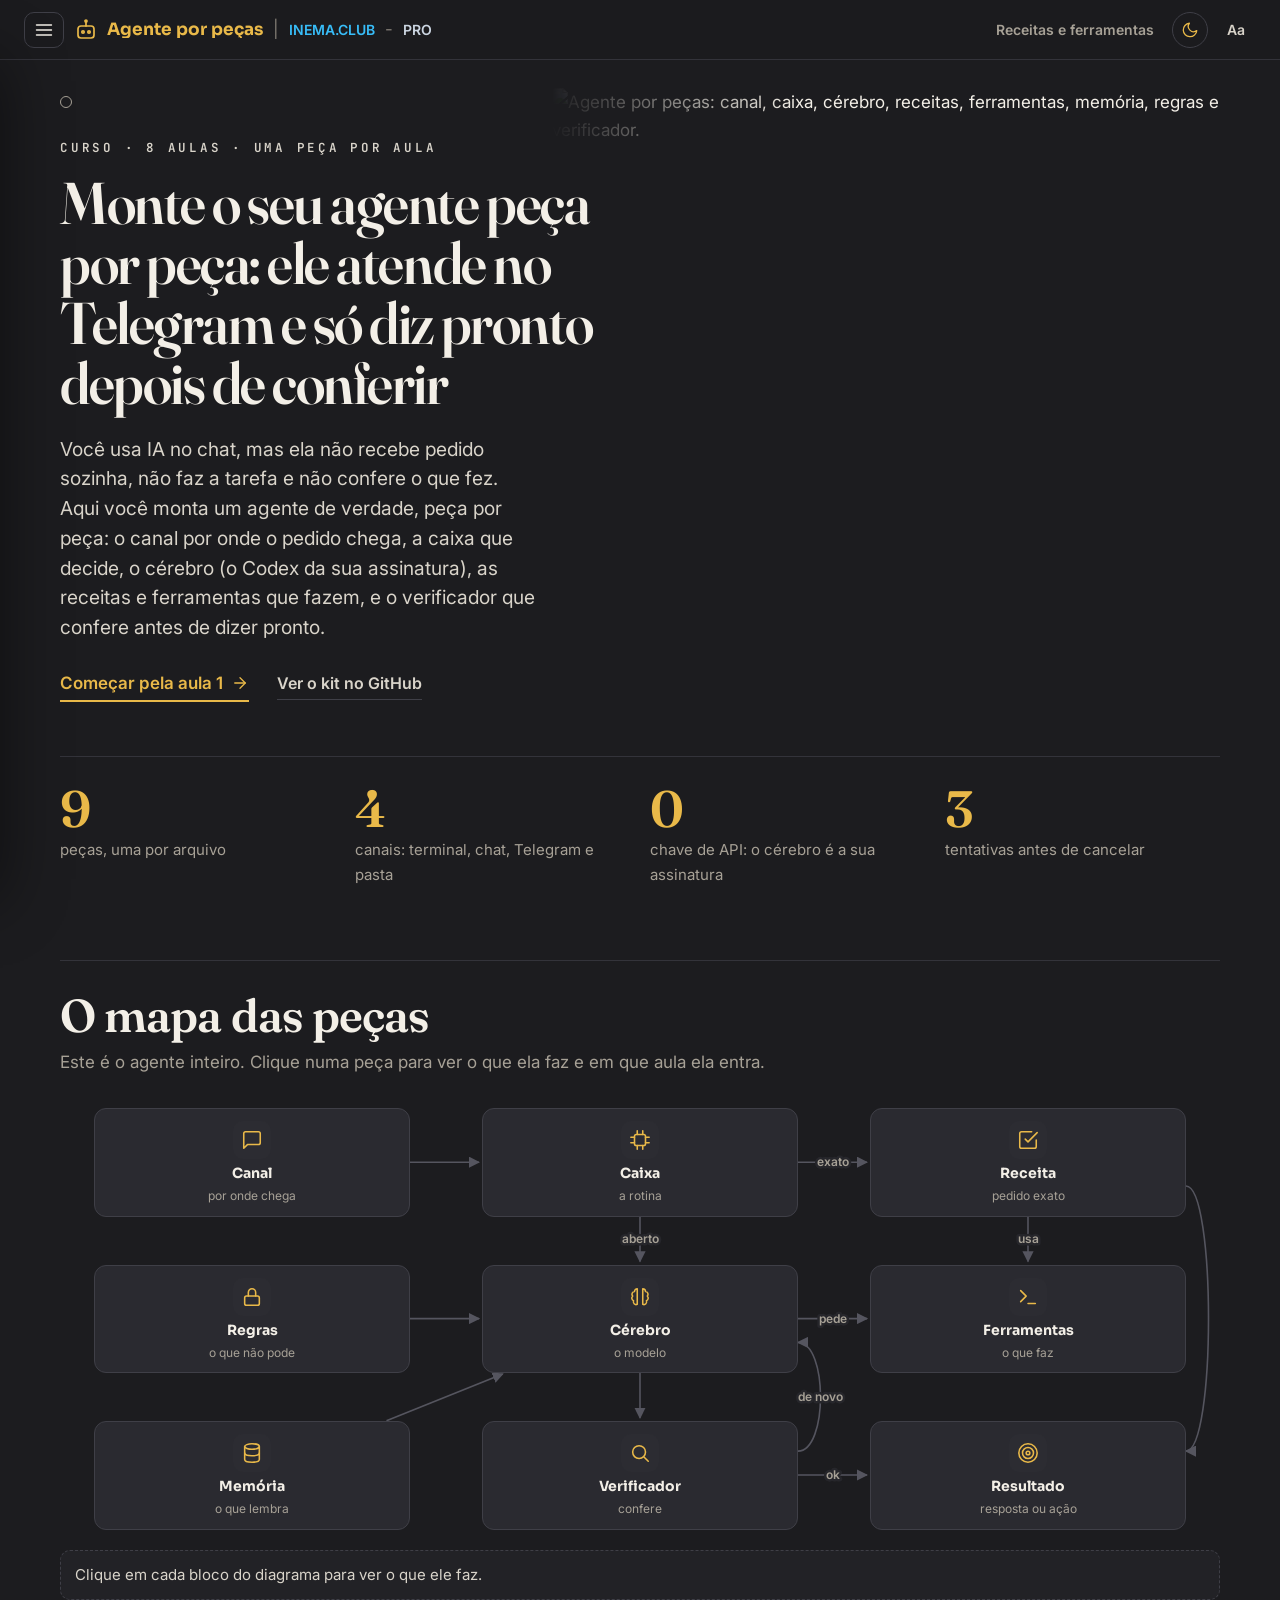
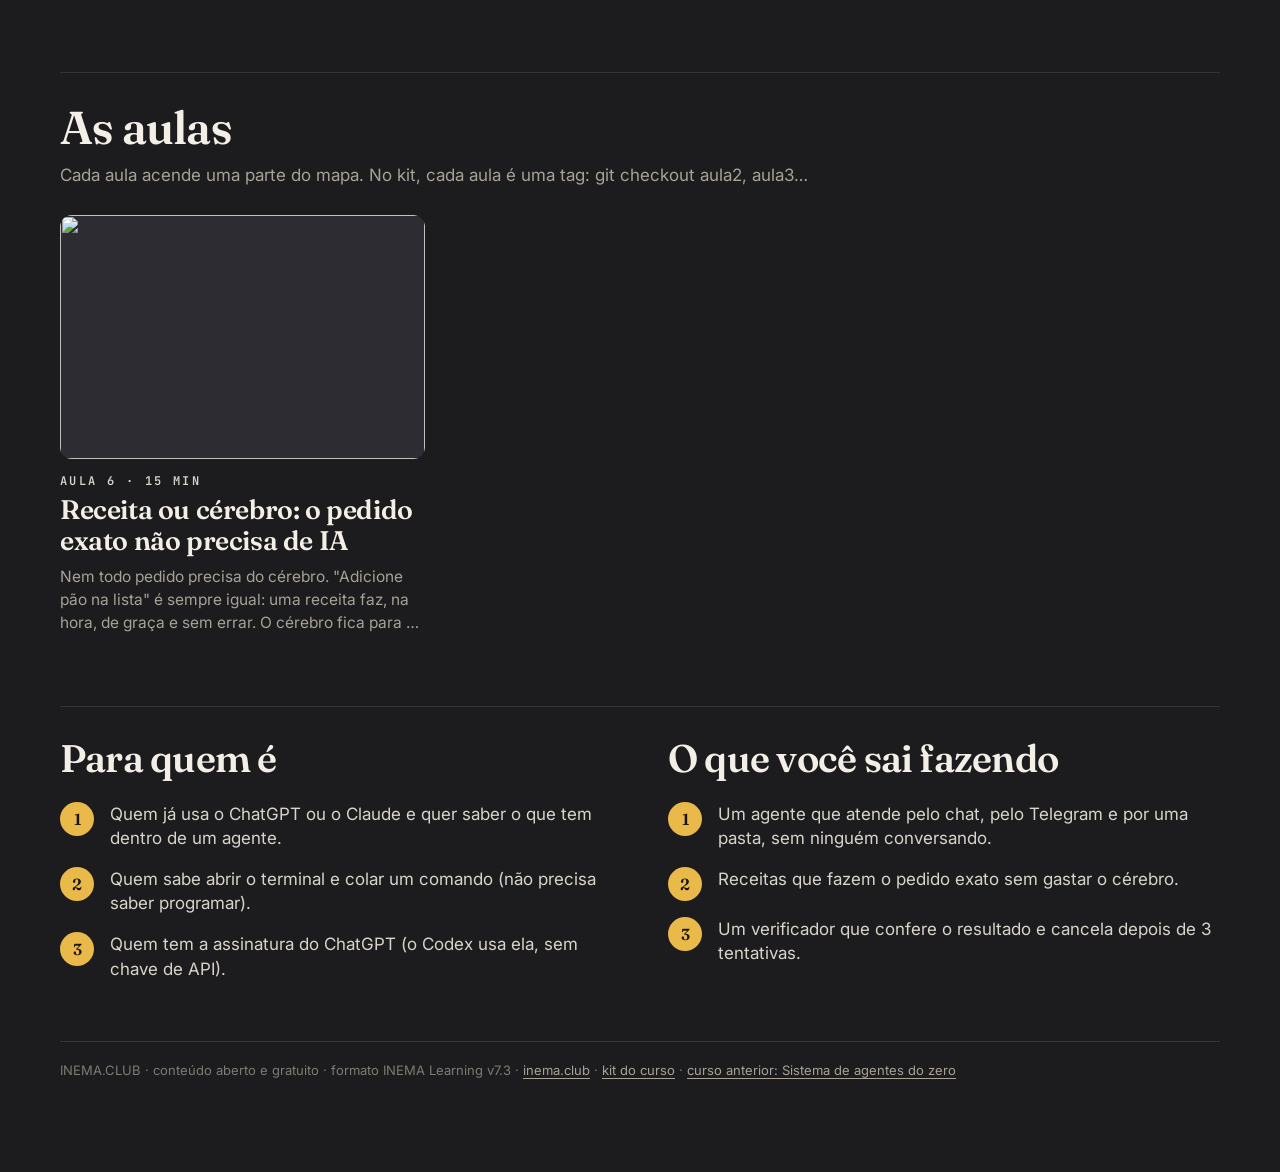
==== index.html @ 73b285e5 "v7.3: página inicial com o mapa das peças e a aula 6 (amostra para o Nei)" ====
<!DOCTYPE html>
<html lang="pt-BR">
<head>
<meta charset="utf-8"/>
<meta name="viewport" content="width=device-width, initial-scale=1"/>
<title>Agente por peças · INEMA</title>
<meta name="description" content="Você usa IA no chat, mas ela não recebe pedido sozinha, não faz a tarefa e não confere o que fez. Aqui você monta um agente de verdade, peça por peça: o canal por onde o pedido chega, a caixa que decide, o cérebro (o Codex da sua assinatura), as receitas e ferramentas que fazem, e o verificador que confere antes de dizer pronto."/>
<meta property="og:title" content="Agente por peças · INEMA"/>
<meta property="og:description" content="Você usa IA no chat, mas ela não recebe pedido sozinha, não faz a tarefa e não confere o que fez. Aqui você monta um agente de verdade, peça por peça: o canal por onde o pedido chega, a caixa que decide, o cérebro (o Codex da sua assinatura), as receitas e ferramentas que fazem, e o verificador que confere antes de dizer pronto."/>
<meta property="og:image" content="https://inematds.github.io/agente-por-pecas-v73/assets/img/capa.jpg"/>
<meta name="theme-color" content="#0c0c10"/>
<link rel="icon" href="assets/img/favicon.svg" type="image/svg+xml"/>
<link rel="canonical" href="https://inematds.github.io/agente-por-pecas-v73/"/>
<link rel="preconnect" href="https://fonts.googleapis.com"/><link rel="preconnect" href="https://fonts.gstatic.com" crossorigin/>
<link href="https://fonts.googleapis.com/css2?family=Inter:wght@400;500;600;700&family=JetBrains+Mono:wght@400;600&family=Sora:wght@600;700;800&family=Fraunces:opsz,wght@9..144,500;9..144,600;9..144,700&display=swap" rel="stylesheet"/>
<link rel="stylesheet" href="assets/v71.css"/>
<link rel="stylesheet" href="assets/v72.css"/>
<link rel="stylesheet" href="assets/v73-fluxo.css"/>
<meta name="generator" content="INEMA Learning 7.16.23"/>
<script>try{if(JSON.parse(localStorage.getItem("agente-por-pecas-v73:tema"))==="papel")document.documentElement.setAttribute("data-tema","papel")}catch(e){}</script>
</head><body class="inicio" data-curso="agente-por-pecas-v73" data-total="1" data-total-ex="2"><a class="skip" href="#conteudo">Pular para o conteúdo</a><header class="topo"><div class="esq"><button type="button" class="menu-btn" aria-expanded="false" aria-controls="lado"><svg class="ico" viewBox="0 0 24 24" aria-hidden="true"><line x1="3" y1="6" x2="21" y2="6"/><line x1="3" y1="12" x2="21" y2="12"/><line x1="3" y1="18" x2="21" y2="18"/></svg><span class="sr">Aulas</span></button><a class="marca" href="index.html"><svg class="ico" viewBox="0 0 24 24" aria-hidden="true"><rect x="4" y="8" width="16" height="12" rx="3"/><path d="M12 4v4"/><circle cx="12" cy="3" r="1"/><circle cx="9" cy="14" r="1.2"/><circle cx="15" cy="14" r="1.2"/></svg><span>Agente por peças</span></a><span class="sep">|</span><a class="club" href="https://inema.club" target="_blank" rel="noopener">INEMA.CLUB</a><span class="tr">-</span><a class="pro" href="https://inema.pro" target="_blank" rel="noopener">PRO</a></div><nav class="dir" aria-label="Aulas"><a href="aulas/receitas-ferramentas/index.html" class="tlink" title="Receita ou cérebro: o pedido exato não precisa de IA"><span class="curto">A6</span><span class="longo">Receitas e ferramentas</span></a><button type="button" class="tema-btn" title="Trocar tema claro/escuro"><svg class="ico sol" viewBox="0 0 24 24" aria-hidden="true"><circle cx="12" cy="12" r="4"/><path d="M12 2v2M12 20v2M4.9 4.9l1.4 1.4M17.7 17.7l1.4 1.4M2 12h2M20 12h2M4.9 19.1l1.4-1.4M17.7 6.3l1.4-1.4"/></svg><svg class="ico lua" viewBox="0 0 24 24" aria-hidden="true"><path d="M21 12.8A9 9 0 1 1 11.2 3a7 7 0 0 0 9.8 9.8z"/></svg><span class="sr">Trocar tema claro/escuro</span></button><div class="aa"><button type="button" class="aa-btn" aria-expanded="false" aria-controls="aparencia" title="Aparência">Aa</button><div class="aa-pop" id="aparencia" hidden><p>Tema</p><div class="aa-seg"><button type="button" data-tema="escuro">Escuro</button><button type="button" data-tema="papel">Papel claro</button></div><p style="margin-top:12px">Tamanho do texto</p><div class="aa-seg"><button type="button" data-escala="0.9">A−</button><button type="button" data-escala="1">A</button><button type="button" data-escala="1.12">A+</button></div></div></div></nav></header><div class="casca"><aside class="lado" id="lado" aria-label="Aulas"><a class="voltar" href="https://inema.club/"><svg class="ico" viewBox="0 0 24 24" aria-hidden="true"><line x1="19" y1="12" x2="5" y2="12"/><polyline points="12 19 5 12 12 5"/></svg>INEMA.CLUB · todos os cursos</a><p class="curso-nome">Agente por peças</p><p class="curso-sub">Canal, caixa, cérebro e verificador</p><div class="ind"><span class="ind-rot">Estudo (aulas)</span><span class="prog-txt"><span data-pct>0</span>%</span></div><div class="prog" aria-hidden="true"><i></i></div><div class="ind"><span class="ind-rot">Prática declarada</span><span class="prog-txt"><span data-prat>0</span>/2</span></div><div class="prog pratica" aria-hidden="true"><i></i></div><p class="ind-nota">Prática = exercícios que você marcou como feitos. A comprovação vem na prova da certificação.</p><ol class="lista-aulas"><li><a href="aulas/receitas-ferramentas/index.html" data-slug="receitas-ferramentas" class=""><span class="st" aria-hidden="true"></span><span>6. Receitas e ferramentas<small>15 min</small></span></a></li></ol><div class="estudo"><p class="es-tit">Seu estudo</p><details class="es-bloco" data-es="desempenho"><summary><svg class="ico" viewBox="0 0 24 24" aria-hidden="true"><line x1="18" y1="20" x2="18" y2="10"/><line x1="12" y1="20" x2="12" y2="4"/><line x1="6" y1="20" x2="6" y2="14"/></svg><span>Desempenho nos testes</span><span class="es-cont" data-es-cont="desempenho"></span></summary><div class="es-corpo" data-es-corpo="desempenho"></div></details><details class="es-bloco" data-es="notas"><summary><svg class="ico" viewBox="0 0 24 24" aria-hidden="true"><path d="M12 20h9"/><path d="M16.5 3.5a2.1 2.1 0 0 1 3 3L7 19l-4 1 1-4z"/></svg><span>Minhas anotações</span><span class="es-cont" data-es-cont="notas"></span></summary><div class="es-corpo" data-es-corpo="notas"></div></details><details class="es-bloco" data-es="dados"><summary><svg class="ico" viewBox="0 0 24 24" aria-hidden="true"><ellipse cx="12" cy="5" rx="8" ry="3"/><path d="M4 5v14c0 1.7 3.6 3 8 3s8-1.3 8-3V5"/><path d="M4 12c0 1.7 3.6 3 8 3s8-1.3 8-3"/></svg><span>Copiar meus dados</span><span class="es-cont" data-es-cont="dados"></span></summary><div class="es-corpo" data-es-corpo="dados"><p class="es-exp">Seu progresso, suas anotações e as notas dos testes ficam só neste navegador. Baixe uma cópia (.json) para guardar ou para continuar em outro computador ou navegador; lá, carregue a cópia. Carregar soma com o que já existe e não apaga nada.</p><div class="es-acoes"><button type="button" class="es-btn es-exportar"><svg class="ico" viewBox="0 0 24 24" aria-hidden="true"><path d="M21 15v4a2 2 0 0 1-2 2H5a2 2 0 0 1-2-2v-4"/><polyline points="7 10 12 15 17 10"/><line x1="12" y1="15" x2="12" y2="3"/></svg>Baixar cópia</button><label class="es-btn es-importar"><svg class="ico" viewBox="0 0 24 24" aria-hidden="true"><path d="M21 15v4a2 2 0 0 1-2 2H5a2 2 0 0 1-2-2v-4"/><polyline points="17 8 12 3 7 8"/><line x1="12" y1="3" x2="12" y2="15"/></svg>Carregar cópia<input type="file" class="sr" accept=".json,application/json"/></label></div><p class="es-msg" aria-live="polite"></p></div></details></div><script type="application/json" id="estudo-dados">{"txt": {"titulo": "Seu estudo", "continuar": "Continuar de onde parei", "comecar": "Começar pela aula 1", "cta_continuar": "Continuar a aula {n}", "hoje": "hoje", "ontem": "ontem", "ha_dias": "há {n} dias", "desempenho": "Desempenho nos testes", "notas": "Minhas anotações", "dados": "Copiar meus dados", "sem_testes": "Nenhum teste feito ainda. O teste fica no fim de cada aula.", "nao_fez": "teste ainda não feito", "ultimo": "Último", "melhor": "Melhor", "tentativas": "tentativas", "tentativa": "tentativa", "tudo_certo": "Acertou tudo no último teste.", "rever": "Para rever", "resposta": "Resposta certa:", "ir_teste": "Refazer o teste", "sem_notas": "Nenhuma anotação ainda. Na aula, selecione um trecho do texto e toque em Marcar ou Anotar.", "so_marcado": "(só marcado)", "marcar": "Marcar", "anotar": "Anotar", "salvar": "Salvar", "apagar": "Apagar marca", "fechar": "Fechar", "nota_ph": "Escreva sua anotação sobre este trecho…", "um_bloco": "Marque dentro de um parágrafo só.", "nao_marca": "Este trecho não pode ser marcado.", "dados_exp": "Seu progresso, suas anotações e as notas dos testes ficam só neste navegador. Baixe uma cópia (.json) para guardar ou para continuar em outro computador ou navegador; lá, carregue a cópia. Carregar soma com o que já existe e não apaga nada.", "exportar": "Baixar cópia", "importar": "Carregar cópia", "import_ok": "Cópia carregada ({n} itens). Atualizando a página…", "import_erro": "Arquivo não reconhecido. Nada foi alterado.", "import_outro": "Esta cópia é de outro curso. Nada foi alterado.", "export_ok": "Cópia baixada."}, "aulas": [{"slug": "receitas-ferramentas", "num": 6, "t": "Receitas e ferramentas", "quiz": {"sec": "s6", "perguntas": [{"p": "O pedido \"adicione café na lista\" chega. O que acontece?", "certa": "A receita anotar-na-lista faz o passo a passo, sem chamar o cérebro."}, {"p": "No pedido aberto, quem abre o arquivo notas.txt?", "certa": "A caixa, quando o cérebro pede a ferramenta ler."}, {"p": "Por que vale a pena ter receita para um pedido que o cérebro também saberia fazer?", "certa": "Porque a receita sai igual toda vez, na hora e sem gastar o cérebro."}, {"p": "A sua receita tem quando: anote a tarefa *. Qual pedido cai nela?", "certa": "Anote a tarefa comprar pilhas."}]}}]}</script><div class="lado-card">Kit do curso<b>Uma peça por arquivo</b>O agente inteiro, com uma tag por aula (aula2 … aula8) e testes que rodam sem modelo.<br/><a href="https://github.com/inematds/agente-por-pecas-kit" target="_blank" rel="noopener">Abrir o kit no GitHub →</a></div></aside><main class="principal" id="conteudo"><div class="miolo"><div class="aula-hero com-img ini-hero"><div class="ah-txt"><nav class="pontos" aria-label="Aulas"><a href="aulas/receitas-ferramentas/index.html" class="pt" data-slug="receitas-ferramentas" title="Receita ou cérebro: o pedido exato não precisa de IA"><span class="sr">Receita ou cérebro: o pedido exato não precisa de IA</span></a></nav><p class="kicker">Curso · 8 aulas · uma peça por aula</p><h1>Monte o seu agente peça por peça: ele atende no Telegram e só diz pronto depois de conferir</h1><p class="lead">Você usa IA no chat, mas ela não recebe pedido sozinha, não faz a tarefa e não confere o que fez. Aqui você monta um agente de verdade, peça por peça: o canal por onde o pedido chega, a caixa que decide, o cérebro (o Codex da sua assinatura), as receitas e ferramentas que fazem, e o verificador que confere antes de dizer pronto.</p><div class="ini-acoes"><a class="comecar" href="aulas/receitas-ferramentas/index.html">Começar pela aula 1 <svg class="ico" viewBox="0 0 24 24" aria-hidden="true"><line x1="5" y1="12" x2="19" y2="12"/><polyline points="12 5 19 12 12 19"/></svg></a><a class="ini-link" href="https://github.com/inematds/agente-por-pecas-kit">Ver o kit no GitHub</a></div></div><figure class="ah-img"><img src="assets/img/hero/inicio.jpg" alt="Agente por peças: canal, caixa, cérebro, receitas, ferramentas, memória, regras e verificador." width="1536" height="1024"/></figure></div><ul class="ini-num"><li><b>9</b><span>peças, uma por arquivo</span></li><li><b>4</b><span>canais: terminal, chat, Telegram e pasta</span></li><li><b>0</b><span>chave de API: o cérebro é a sua assinatura</span></li><li><b>3</b><span>tentativas antes de cancelar</span></li></ul><section class="secao ini-mapa" id="mapa"><div class="sec-cab"><div><h2>O mapa das peças</h2><p>Este é o agente inteiro. Clique numa peça para ver o que ela faz e em que aula ela entra.</p></div></div><div class="painel fx" data-ligacoes="[{&quot;de&quot;: &quot;canal&quot;, &quot;para&quot;: &quot;caixa&quot;}, {&quot;de&quot;: &quot;caixa&quot;, &quot;para&quot;: &quot;receita&quot;, &quot;rot&quot;: &quot;exato&quot;}, {&quot;de&quot;: &quot;caixa&quot;, &quot;para&quot;: &quot;cerebro&quot;, &quot;rot&quot;: &quot;aberto&quot;}, {&quot;de&quot;: &quot;receita&quot;, &quot;para&quot;: &quot;ferramentas&quot;, &quot;rot&quot;: &quot;usa&quot;}, {&quot;de&quot;: &quot;cerebro&quot;, &quot;para&quot;: &quot;ferramentas&quot;, &quot;rot&quot;: &quot;pede&quot;}, {&quot;de&quot;: &quot;regras&quot;, &quot;para&quot;: &quot;cerebro&quot;}, {&quot;de&quot;: &quot;memoria&quot;, &quot;para&quot;: &quot;cerebro&quot;}, {&quot;de&quot;: &quot;cerebro&quot;, &quot;para&quot;: &quot;verificador&quot;}, {&quot;de&quot;: &quot;verificador&quot;, &quot;para&quot;: &quot;resultado&quot;, &quot;rot&quot;: &quot;ok&quot;}, {&quot;de&quot;: &quot;verificador&quot;, &quot;para&quot;: &quot;cerebro&quot;, &quot;rot&quot;: &quot;de novo&quot;, &quot;volta&quot;: &quot;dir&quot;}, {&quot;de&quot;: &quot;receita&quot;, &quot;para&quot;: &quot;resultado&quot;, &quot;volta&quot;: &quot;dir&quot;}]"><div class="fx-palco"><svg class="fx-setas" aria-hidden="true"></svg><div class="fx-grade" style="--cols:3"><button type="button" class="fx-no" data-id="canal" aria-pressed="false" style="grid-column:1;grid-row:1"><span class="ic"><svg class="ico" viewBox="0 0 24 24" aria-hidden="true"><path d="M21 15a2 2 0 0 1-2 2H7l-4 4V5a2 2 0 0 1 2-2h14a2 2 0 0 1 2 2z"/></svg></span><span class="nome">Canal</span><span class="sub">por onde chega</span><template><b>Canal.</b> Por onde o pedido chega: o terminal, um chat numa página web, o Telegram, ou um arquivo numa pasta, sem ninguém conversando.</template></button><button type="button" class="fx-no" data-id="caixa" aria-pressed="false" style="grid-column:2;grid-row:1"><span class="ic"><svg class="ico" viewBox="0 0 24 24" aria-hidden="true"><rect x="6" y="6" width="12" height="12" rx="2"/><path d="M9 2v4M15 2v4M9 18v4M15 18v4M2 9h4M2 15h4M18 9h4M18 15h4"/></svg></span><span class="nome">Caixa</span><span class="sub">a rotina</span><template><b>Caixa.</b> A máquina com a rotina (o programa) que recebe o pedido de qualquer canal e decide quem faz: a receita ou o cérebro. Arquivo <code>caixa.py</code>. <a href="aulas/receitas-ferramentas/index.html">Aula 6</a></template></button><button type="button" class="fx-no" data-id="receita" aria-pressed="false" style="grid-column:3;grid-row:1"><span class="ic"><svg class="ico" viewBox="0 0 24 24" aria-hidden="true"><path d="M9 11l3 3L22 4"/><path d="M21 12v7a2 2 0 0 1-2 2H5a2 2 0 0 1-2-2V5a2 2 0 0 1 2-2h11"/></svg></span><span class="nome">Receita</span><span class="sub">pedido exato</span><template><b>Receita.</b> O passo a passo para o pedido exato, sem cérebro (é o RPA). Rápido, igual toda vez e de graça. Arquivos em <code>receitas/</code>. <a href="aulas/receitas-ferramentas/index.html">Aula 6</a></template></button><button type="button" class="fx-no" data-id="regras" aria-pressed="false" style="grid-column:1;grid-row:2"><span class="ic"><svg class="ico" viewBox="0 0 24 24" aria-hidden="true"><rect x="4" y="11" width="16" height="10" rx="2"/><path d="M8 11V7a4 4 0 0 1 8 0v4"/></svg></span><span class="nome">Regras</span><span class="sub">o que não pode</span><template><b>Regras.</b> Os limites do trabalho. Escritos em <code>regras.md</code> para o cérebro ler, e travados no código das ferramentas, que não esquece.</template></button><button type="button" class="fx-no" data-id="cerebro" aria-pressed="false" style="grid-column:2;grid-row:2"><span class="ic"><svg class="ico" viewBox="0 0 24 24" aria-hidden="true"><path d="M9 3a3 3 0 0 0-3 3 3 3 0 0 0-2 5 3 3 0 0 0 1 5 3 3 0 0 0 4 4V3z"/><path d="M15 3a3 3 0 0 1 3 3 3 3 0 0 1 2 5 3 3 0 0 1-1 5 3 3 0 0 1-4 4V3z"/></svg></span><span class="nome">Cérebro</span><span class="sub">o modelo</span><template><b>Cérebro.</b> O modelo que pensa: o Codex da sua assinatura, ou um modelo local no Ollama. Ele não executa nada: só decide e pede. Arquivo <code>cerebro.py</code>. <a href="aulas/receitas-ferramentas/index.html">Aula 6</a></template></button><button type="button" class="fx-no" data-id="ferramentas" aria-pressed="false" style="grid-column:3;grid-row:2"><span class="ic"><svg class="ico" viewBox="0 0 24 24" aria-hidden="true"><polyline points="4 17 10 11 4 5"/><line x1="12" y1="19" x2="20" y2="19"/></svg></span><span class="nome">Ferramentas</span><span class="sub">o que faz</span><template><b>Ferramentas.</b> O que o agente consegue fazer no mundo: ler, gravar, anotar, lembrar. Quem executa é a caixa. Arquivo <code>ferramentas.py</code>. <a href="aulas/receitas-ferramentas/index.html">Aula 6</a></template></button><button type="button" class="fx-no" data-id="memoria" aria-pressed="false" style="grid-column:1;grid-row:3"><span class="ic"><svg class="ico" viewBox="0 0 24 24" aria-hidden="true"><ellipse cx="12" cy="5" rx="8" ry="3"/><path d="M4 5v14c0 1.7 3.6 3 8 3s8-1.3 8-3V5"/><path d="M4 12c0 1.7 3.6 3 8 3s8-1.3 8-3"/></svg></span><span class="nome">Memória</span><span class="sub">o que lembra</span><template><b>Memória.</b> O que o agente sabe de você e guarda de uma conversa para a outra. Arquivo <code>memoria.json</code>.</template></button><button type="button" class="fx-no" data-id="verificador" aria-pressed="false" style="grid-column:2;grid-row:3"><span class="ic"><svg class="ico" viewBox="0 0 24 24" aria-hidden="true"><circle cx="11" cy="11" r="7"/><line x1="21" y1="21" x2="16.6" y2="16.6"/></svg></span><span class="nome">Verificador</span><span class="sub">confere</span><template><b>Verificador.</b> Confere o resultado contra o pedido. Com um exemplo concreto, o código confere e acerta sempre; sem exemplo, outro cérebro faz de juiz. Arquivo <code>verificador.py</code>.</template></button><button type="button" class="fx-no" data-id="resultado" aria-pressed="false" style="grid-column:3;grid-row:3"><span class="ic"><svg class="ico" viewBox="0 0 24 24" aria-hidden="true"><circle cx="12" cy="12" r="10"/><circle cx="12" cy="12" r="6"/><circle cx="12" cy="12" r="2"/></svg></span><span class="nome">Resultado</span><span class="sub">resposta ou ação</span><template><b>Resultado.</b> O que sai: uma resposta, uma ação (um arquivo gravado, uma anotação) ou o aviso de que cancelou depois de 3 tentativas.</template></button></div></div><div class="fx-detalhe" aria-live="polite">Clique em cada bloco do diagrama para ver o que ele faz.</div></div></section><section class="secao" id="aulas"><div class="sec-cab"><div><h2>As aulas</h2><p>Cada aula acende uma parte do mapa. No kit, cada aula é uma tag: git checkout aula2, aula3…</p></div></div><ol class="ini-aulas"><li><a class="ini-aula" data-slug="receitas-ferramentas" href="aulas/receitas-ferramentas/index.html"><span class="ia-img"><img src="assets/img/hero/receitas-ferramentas.jpg" alt="" loading="lazy" width="1536" height="1024"/></span><span class="ia-txt"><span class="kicker">Aula 6 · 15 min<span class="ia-ok" aria-hidden="true"><svg class="ico" viewBox="0 0 24 24" aria-hidden="true"><path d="M22 11.1V12a10 10 0 1 1-5.9-9.1"/><polyline points="22 4 12 14 9 11"/></svg></span></span><span class="ia-t">Receita ou cérebro: o pedido exato não precisa de IA</span><span class="ia-l">Nem todo pedido precisa do cérebro. "Adicione pão na lista" é sempre igual: uma receita faz, na hora, de graça e sem errar. O cérebro fica para o pedido aberto, e aí ele pede ferramentas para agir. Nesta aula a caixa aprende a escolher.</span></span></a></li></ol></section><section class="secao"><div class="ini-duas"><div><h2>Para quem é</h2><ol><li><span class=dn>1</span><span>Quem já usa o ChatGPT ou o Claude e quer saber o que tem dentro de um agente.</span></li><li><span class=dn>2</span><span>Quem sabe abrir o terminal e colar um comando (não precisa saber programar).</span></li><li><span class=dn>3</span><span>Quem tem a assinatura do ChatGPT (o Codex usa ela, sem chave de API).</span></li></ol></div><div><h2>O que você sai fazendo</h2><ol><li><span class=dn>1</span><span>Um agente que atende pelo chat, pelo Telegram e por uma pasta, sem ninguém conversando.</span></li><li><span class=dn>2</span><span>Receitas que fazem o pedido exato sem gastar o cérebro.</span></li><li><span class=dn>3</span><span>Um verificador que confere o resultado e cancela depois de 3 tentativas.</span></li></ol></div></div></section><footer class="rodape">INEMA.CLUB · conteúdo aberto e gratuito · formato INEMA Learning v7.3 · <a href="https://inema.club/">inema.club</a> · <a href="https://github.com/inematds/agente-por-pecas-kit">kit do curso</a> · <a href="https://inematds.github.io/agentes-do-zero-v72/">curso anterior: Sistema de agentes do zero</a></footer></div></main></div><script src="assets/v71.js"></script><script src="assets/v72.js"></script><script src="assets/v73-fluxo.js"></script></body></html>
---- assets/v71.css ----
/* INEMA Learning v7.1 — layout do mock "Agentes de IA na Prática" + didática v7 */
:root{
  --bg:#0c0c10;--bg2:#101016;--card:#16161e;--card2:#1b1b24;--line:#272730;--line2:#34343f;
  --txt:#e9e9ee;--mut:#9a9aa6;--mut2:#71717c;
  --amb:#FACC15;--amb2:#fde68a;--amb-ink:#1a1206;--amb-a:rgba(250,204,21,.10);--amb-b:rgba(250,204,21,.32);
  --ok:#4ade80;--ok-a:rgba(74,222,128,.10);--bad:#f87171;--bad-a:rgba(248,113,113,.10);--sky:#38bdf8;--sky-h:#7dd3fc;--pro:#cbd5e1;--pro-h:#f1f5f9;
  --txt2:#d4d4db;--line3:#4a4a56;--sf1:#121219;--sf2:#20202a;--pn1:#14141c;--pn2:#111117;--topo-bg:rgba(12,12,16,.94);--amb-t:#FACC15;--amb-t-h:#fde047;--sombra:#000;
  --side:288px;--top:60px;--max:1180px;--r:14px;
  --sora:"Sora",ui-sans-serif,system-ui,sans-serif;--inter:"Inter",ui-sans-serif,system-ui,sans-serif;--mono:"JetBrains Mono",ui-monospace,SFMono-Regular,Menlo,monospace;
}
*{box-sizing:border-box}
[hidden]{display:none!important}
html{background:var(--bg);scroll-behavior:smooth;scroll-padding-top:calc(var(--top) + 16px)}
body{margin:0;background:var(--bg);color:var(--txt);font:16px/1.65 var(--inter);-webkit-font-smoothing:antialiased}
a{color:var(--amb2);text-underline-offset:3px}
img,video,svg{max-width:100%}
code{font-family:var(--mono);font-size:.88em;background:var(--sf2);border:1px solid var(--line);border-radius:6px;padding:.08em .38em;color:var(--txt);overflow-wrap:anywhere}
:focus-visible{outline:2px solid var(--amb);outline-offset:3px;border-radius:8px}
.skip{position:fixed;left:16px;top:-60px;z-index:99;background:var(--amb);color:var(--amb-ink);padding:8px 14px;border-radius:10px;font-weight:700}
.skip:focus{top:10px}
.ico{width:20px;height:20px;flex:none;stroke:currentColor;fill:none;stroke-width:1.7;stroke-linecap:round;stroke-linejoin:round}

/* barra do topo — padrão dos cursos INEMA (v2): curso | INEMA.CLUB - PRO · aulas · Aa */
.topo{position:sticky;top:0;z-index:60;height:var(--top);display:flex;align-items:center;justify-content:space-between;gap:16px;padding:0 24px;background:var(--topo-bg);backdrop-filter:blur(12px);border-bottom:1px solid var(--line)}
.topo .esq{display:flex;align-items:center;gap:10px;min-width:0}
.marca{display:inline-flex;align-items:center;gap:9px;color:var(--amb-t);text-decoration:none;font:700 17px/1 var(--sora);white-space:nowrap}
.marca .ico{width:24px;height:24px}
.marca:hover{color:var(--amb-t-h)}
.topo .sep{color:var(--mut2)}.topo .tr{color:var(--mut2)}
.topo .club{color:var(--sky);font-size:14px;font-weight:600;text-decoration:none}.topo .club:hover{color:var(--sky-h)}
.topo .pro{color:var(--pro);font-size:14px;font-weight:600;text-decoration:none}.topo .pro:hover{color:var(--pro-h)}
.topo .dir{display:flex;align-items:center;gap:2px}
.tlink{padding:7px 10px;border-radius:9px;color:var(--mut);font-size:14px;font-weight:600;text-decoration:none;white-space:nowrap;transition:color .15s,background .15s}
.tlink:hover{color:var(--amb-t);background:var(--amb-a)}
.tlink.on{color:var(--amb-t);background:var(--amb-a)}
.tlink .longo{display:none}
@media (min-width:1280px){.tlink .longo{display:inline}.tlink .curto{display:none}}
.aa{position:relative;margin-left:6px}
.aa-btn{background:none;border:1px solid transparent;border-radius:9px;color:var(--txt2);font:600 14px var(--inter);padding:7px 10px;cursor:pointer}
.aa-btn:hover,.aa-btn[aria-expanded="true"]{border-color:var(--line2);color:var(--txt)}
.aa-pop{position:absolute;right:0;top:calc(100% + 8px);background:var(--card);border:1px solid var(--line2);border-radius:12px;padding:12px;box-shadow:0 20px 50px -10px var(--sombra);min-width:190px}
.aa-pop p{margin:0 0 8px;font-size:12.5px;color:var(--mut)}
.aa-seg{display:flex;gap:6px}
.aa-seg button{flex:1;background:var(--bg2);border:1px solid var(--line2);border-radius:8px;color:var(--txt);font:700 14px var(--inter);padding:7px 0;cursor:pointer}
.aa-seg button[aria-pressed="true"]{background:var(--amb);border-color:var(--amb);color:var(--amb-ink)}
.miolo{zoom:var(--escala,1)}
.menu-btn{display:none;align-items:center;gap:8px;background:var(--card);border:1px solid var(--line);color:var(--txt);border-radius:10px;padding:7px 9px;cursor:pointer}
.sr{position:absolute;width:1px;height:1px;overflow:hidden;clip:rect(0 0 0 0)}


/* tema papel claro (regra INEMA: no fundo claro o amarelo nunca é letra; só preenchimento; links #854d0e) */
html[data-tema="papel"]{
  --bg:#F7F3EA;--bg2:#EFE8DA;--card:#FFFFFF;--card2:#FBF8F2;--line:#E2D9C8;--line2:#D3C8B4;--line3:#B9AC95;
  --txt:#221E18;--txt2:#3A342B;--mut:#5E5546;--mut2:#7A705F;
  --amb-t:#854d0e;--amb-t-h:#713f12;--amb2:#854d0e;--amb-a:rgba(250,204,21,.18);--amb-b:rgba(161,98,7,.45);
  --ok:#0E6B55;--ok-a:rgba(14,107,85,.08);--bad:#A83426;--bad-a:rgba(168,52,38,.07);
  --sky:#0369a1;--sky-h:#075985;--pro:#b45309;--pro-h:#92400e;
  --sf1:#FBF8F2;--sf2:#F1EADD;--pn1:#FFFFFF;--pn2:#FBF8F2;--topo-bg:rgba(247,243,234,.94);--sombra:rgba(60,45,20,.35);
  color-scheme:light}
html[data-tema="papel"] a{text-decoration-color:#FACC15;text-decoration-thickness:2px}
html[data-tema="papel"] .num{background:#FACC15;color:#1a1206;border-color:#EAB308;box-shadow:0 0 0 5px rgba(250,204,21,.22)}
html[data-tema="papel"] .objetivo{background:#FEF9C3;border-left-color:#EAB308}
html[data-tema="papel"] .objetivo b,html[data-tema="papel"] .dg-detalhe b{color:var(--txt);background:linear-gradient(transparent 55%,#FACC15 55%)}
html[data-tema="papel"] .nesta li .ic,html[data-tema="papel"] .dg-no .cab .ic{background:#FEF9C3;border-color:#EAB308;color:#1a1206}
html[data-tema="papel"] .dg-no.forte{background:linear-gradient(180deg,#FEF9C3,#fff 65%);border-color:#EAB308}
html[data-tema="papel"] .dg-no.forte .cab .ic{background:#FACC15}
html[data-tema="papel"] .dg-seta{color:#A16207}
html[data-tema="papel"] .dg-no li .ico{color:#A16207}
html[data-tema="papel"] .btn:not(.cheio):not(.neutro){color:#1a1206;background:#FEF9C3;border-color:#EAB308}
html[data-tema="papel"] .lista-aulas a.atual{background:#FEF9C3;border-color:#EAB308}
html[data-tema="papel"] .tlink.on,html[data-tema="papel"] .tlink:hover{color:#1a1206;background:#FEF9C3}
html[data-tema="papel"] .ptab[aria-selected="true"] .pn{background:#1a1206;color:#FACC15}
html[data-tema="papel"] .hero .banner,html[data-tema="papel"] .lado{box-shadow:none}
/* blocos de código ficam escuros nos dois temas */
.cod,.sim-log{--line:#272730;--line2:#34343f;--mut:#9a9aa6;--txt:#e9e9ee;--card:#16161e;--ok:#4ade80;--amb2:#fde68a}

/* casca */
.casca{display:grid;grid-template-columns:var(--side) minmax(0,1fr);min-height:calc(100vh - var(--top))}
.lado{position:sticky;top:var(--top);height:calc(100vh - var(--top));overflow-y:auto;border-right:1px solid var(--line);padding:22px 18px 30px;background:var(--bg2)}
.voltar{display:inline-flex;gap:8px;align-items:center;color:var(--mut);font-size:14px;text-decoration:none}
.voltar:hover{color:var(--txt)}
.curso-nome{margin:18px 0 2px;font:700 22px/1.2 var(--sora)}
.curso-sub{margin:0;color:var(--mut);font-size:15px}
.prog{margin:16px 0 4px;height:6px;border-radius:99px;background:var(--sf2);overflow:hidden}
.prog i{display:block;height:100%;width:0;background:var(--amb);border-radius:99px;transition:width .4s}
.prog-txt{font-size:13px;color:var(--mut)}
.lista-aulas{list-style:none;margin:22px 0 0;padding:0;display:grid;gap:4px}
.lista-aulas a{display:flex;gap:11px;align-items:flex-start;padding:10px 12px;border-radius:10px;color:var(--mut);text-decoration:none;font-size:14.5px;line-height:1.35;border:1px solid transparent}
.lista-aulas a:hover{background:var(--card);color:var(--txt)}
.lista-aulas a .st{flex:none;width:20px;height:20px;border-radius:50%;border:1.6px solid var(--line2);display:grid;place-items:center;margin-top:1px}
.lista-aulas a.feita .st{background:var(--ok-a);border-color:var(--ok)}
.lista-aulas a.feita .st::after{content:"";width:8px;height:5px;border:2px solid var(--ok);border-top:0;border-right:0;transform:rotate(-45deg) translate(1px,-1px)}
.lista-aulas a.atual{background:var(--amb-a);border-color:var(--amb-b);color:var(--txt)}
.lista-aulas a.atual .st{border-color:var(--amb);background:var(--amb)}
.lista-aulas small{display:block;color:var(--mut2);font-size:12.5px;margin-top:2px}
.lado-card{margin-top:26px;border:1px solid var(--line);border-radius:12px;padding:14px;background:var(--card);font-size:13.5px;color:var(--mut)}
.lado-card b{display:block;color:var(--txt);font-size:14.5px;margin:2px 0 4px}
.lado-card a{display:inline-block;margin-top:8px}

/* principal */
.principal{min-width:0;padding:34px clamp(18px,3.4vw,48px) 80px}
.miolo{max-width:var(--max);margin:0 auto}
.aula-topo{display:flex;gap:24px;align-items:flex-start;justify-content:space-between}
.kicker{margin:0 0 6px;font:600 13px var(--inter);color:var(--mut);letter-spacing:.02em}
h1{margin:0;font:800 clamp(30px,4vw,46px)/1.12 var(--sora);letter-spacing:-.02em}
.lead{margin:12px 0 0;max-width:68ch;color:var(--txt2);font-size:17.5px}
.acoes-topo{display:flex;gap:10px;flex:none;margin-top:8px}
.pill{display:inline-flex;align-items:center;gap:7px;border:1px solid var(--line2);border-radius:99px;padding:7px 13px;font-size:13.5px;color:var(--mut);white-space:nowrap}
.btn{display:inline-flex;align-items:center;gap:8px;border-radius:10px;padding:9px 16px;font:700 14.5px var(--inter);text-decoration:none;cursor:pointer;border:1px solid var(--amb-b);color:var(--amb-t);background:var(--amb-a);white-space:nowrap}
.btn:hover{background:rgba(250,204,21,.18)}
.btn.cheio{background:var(--amb);color:var(--amb-ink);border-color:var(--amb)}
.btn.cheio:hover{background:#fde047}
.btn.neutro{border-color:var(--line2);color:var(--txt);background:var(--card)}

/* nesta aula */
.nesta{margin:26px 0 8px;border:1px solid var(--line);border-radius:var(--r);background:var(--card);padding:18px 20px}
.nesta h2{margin:0 0 14px;font:700 17px var(--sora)}
.nesta ul{list-style:none;margin:0;padding:0;display:grid;grid-template-columns:repeat(4,minmax(0,1fr));gap:14px}
.nesta li{display:flex;gap:12px;align-items:center;font-size:14.5px;color:var(--txt2);line-height:1.35}
.nesta li .ic{flex:none;width:38px;height:38px;border-radius:10px;border:1px solid var(--amb-b);background:var(--amb-a);display:grid;place-items:center;color:var(--amb-t)}
.objetivo{margin:14px 0 0;padding:12px 16px;border-left:3px solid var(--amb);background:var(--bg2);border-radius:0 10px 10px 0;font-size:15px;color:var(--txt2)}
.objetivo b{color:var(--amb-t)}

/* seções numeradas */
.secao{margin-top:46px}
.sec-cab{display:flex;gap:18px;align-items:flex-start;margin-bottom:18px}
.num{flex:none;width:44px;height:44px;border-radius:50%;display:grid;place-items:center;border:1.6px solid var(--amb);color:var(--amb-t);font:700 18px var(--sora);box-shadow:0 0 0 5px var(--amb-a)}
.sec-cab h2{margin:2px 0 2px;font:700 clamp(22px,2.4vw,27px)/1.25 var(--sora);letter-spacing:-.01em}
.sec-cab p{margin:0;color:var(--mut);font-size:15.5px}
.painel{border:1px solid var(--line);border-radius:var(--r);background:linear-gradient(180deg,var(--pn1),var(--pn2));padding:clamp(16px,2.4vw,28px)}
.texto p{margin:0 0 12px;max-width:74ch;color:var(--txt2)}
.texto p:last-child{margin-bottom:0}
.texto b{color:var(--txt)}

/* diagrama (infográfico) */
.dg{display:flex;align-items:stretch;gap:0;justify-content:center}
.dg-no{position:relative;flex:1 1 0;min-width:0;border:1px solid var(--line2);border-radius:12px;background:var(--card);padding:16px 14px;text-align:left;cursor:pointer;color:var(--txt);font:inherit;transition:border-color .2s,box-shadow .2s,transform .2s;display:flex;flex-direction:column;gap:8px}
.dg-no:hover{border-color:var(--line3);transform:translateY(-2px)}
.dg-no.forte{border-color:var(--amb);box-shadow:0 0 0 1px var(--amb-b),0 18px 50px -20px rgba(250,204,21,.35);background:linear-gradient(180deg,rgba(250,204,21,.07),var(--card) 60%)}
.dg-no[aria-pressed="true"]{border-color:var(--amb);box-shadow:0 0 0 3px var(--amb-a)}
.dg-no .cab{display:flex;gap:10px;align-items:center;font:700 15.5px/1.25 var(--sora)}
.dg-no .cab .ic{width:34px;height:34px;border-radius:9px;display:grid;place-items:center;background:var(--sf2);color:var(--amb-t);flex:none}
.dg-no.forte .cab .ic{background:var(--amb);color:var(--amb-ink)}
.dg-no .sub{font-size:13px;color:var(--mut);line-height:1.4}
.dg-no ul{list-style:none;margin:2px 0 0;padding:0;display:grid;gap:6px}
.dg-no li{display:flex;gap:8px;align-items:center;font-size:13px;color:var(--txt2);border:1px solid var(--line);border-radius:8px;padding:6px 8px;background:var(--sf1);line-height:1.3}
.dg-no li .ico{width:15px;height:15px;color:var(--amb-t)}
.dg-seta{flex:none;width:34px;display:grid;place-items:center;color:var(--amb-t);pointer-events:none}
.dg-seta svg{width:24px;height:24px}
.dg-volta{margin-top:12px;border:1.5px dashed var(--amb-b);border-top:0;border-radius:0 0 14px 14px;height:22px;position:relative}
.dg-volta span{position:absolute;left:50%;bottom:-11px;transform:translateX(-50%);background:var(--sf1);padding:0 10px;color:var(--amb-t);font-size:13px;white-space:nowrap}
.dg-detalhe{margin-top:22px;border:1px solid var(--line);border-radius:12px;background:var(--bg2);padding:14px 16px;min-height:56px;font-size:15px;color:var(--txt2)}
.dg-detalhe b{color:var(--amb-t)}
.dg-legenda{margin:12px 0 0;font-size:13px;color:var(--mut2)}
.dg.escada{align-items:flex-end}
.dg.escada .dg-seta{align-self:center}
.dg.escada .dg-no:nth-of-type(2){margin-bottom:28px}.dg.escada .dg-no:nth-of-type(3){margin-bottom:56px}.dg.escada .dg-no:nth-of-type(4){margin-bottom:84px}

/* passos (exploração) */
.passos-tabs{display:grid;grid-template-columns:repeat(var(--n,4),minmax(0,1fr));gap:10px}
.ptab{display:flex;gap:12px;align-items:center;text-align:left;border:1px solid var(--line2);background:var(--card);color:var(--txt);border-radius:12px;padding:12px 14px;cursor:pointer;font:inherit}
.ptab .pn{flex:none;width:32px;height:32px;border-radius:50%;display:grid;place-items:center;background:var(--sf2);color:var(--txt);font:700 14px var(--sora)}
.ptab b{display:block;font:700 14.5px/1.25 var(--sora)}
.ptab small{display:block;color:var(--mut);font-size:12.5px;line-height:1.3;margin-top:2px}
.ptab[aria-selected="true"]{background:var(--amb);border-color:var(--amb);color:var(--amb-ink)}
.ptab[aria-selected="true"] .pn{background:var(--amb-ink);color:var(--amb-t)}
.ptab[aria-selected="true"] small{color:#3f3410}
.pcorpo{margin-top:14px;display:grid;grid-template-columns:minmax(0,1fr) minmax(0,1fr);gap:16px}
.pcorpo[hidden]{display:none}
.pcorpo h3{margin:0 0 8px;font:700 19px var(--sora);color:var(--amb-t)}
.pcorpo p{margin:0 0 10px;color:var(--txt2);font-size:15px}
.ex{border:1px solid var(--line);border-radius:12px;background:var(--bg2);padding:14px 16px;font-size:14.5px;color:var(--txt2)}
.ex .rot{display:block;font:700 13px var(--inter);color:var(--txt);margin-bottom:6px}
.ex q{display:block;color:var(--txt2);font-style:normal}

/* código / prompt */
.cods{display:grid;grid-template-columns:minmax(0,1.1fr) minmax(0,.9fr);gap:16px;align-items:start}
.cods.um{grid-template-columns:1fr}
.cod{border:1px solid var(--line);border-radius:12px;background:#0f0f15;overflow:hidden}
.cod+.cod{margin-top:14px}
.cod-cab{display:flex;align-items:center;gap:10px;padding:9px 12px;border-bottom:1px solid var(--line);background:#14141b;font-size:13.5px;color:var(--mut)}
.cod-cab b{color:var(--txt);font-weight:600}
.copiar{margin-left:auto;display:inline-flex;gap:6px;align-items:center;border:1px solid var(--line2);background:var(--card);color:var(--txt);border-radius:8px;padding:5px 10px;font:600 12.5px var(--inter);cursor:pointer}
.copiar.ok{border-color:var(--ok);color:var(--ok)}
.cod pre{margin:0;padding:14px 16px;overflow-x:auto;font:13.5px/1.65 var(--mono);color:#e4e4ea;white-space:pre}
.cod pre .c{color:#7d7d8a}
.saida{border:1px solid var(--line);border-radius:12px;background:var(--card);overflow:hidden}
.saida-tabs{display:flex;border-bottom:1px solid var(--line)}
.saida-tabs button{background:none;border:0;border-bottom:2px solid transparent;color:var(--mut);padding:10px 14px;font:600 13.5px var(--inter);cursor:pointer}
.saida-tabs button[aria-selected="true"]{color:var(--amb-t);border-bottom-color:var(--amb)}
.saida-corpo{padding:14px 16px;font-size:14.5px;color:var(--txt2)}
.saida-corpo[hidden]{display:none}
.saida-corpo ol,.saida-corpo ul{margin:0;padding-left:20px}
.saida-corpo li{margin:5px 0}
/* 7.5.7: saída de terminal (<pre>) e tabela de números dentro da aba de saída; rola em vez de cortar */
.saida-tabs{flex-wrap:wrap}
.saida-corpo pre{margin:0 0 10px;padding:12px 14px;overflow-x:auto;white-space:pre;font:12.5px/1.6 var(--mono);color:#e4e4ea;background:#0f0f15;border:1px solid var(--line);border-radius:10px}
.saida-corpo p{margin:8px 0 0}
.saida-corpo table{width:100%;border-collapse:collapse;font-size:13.5px;margin:0 0 6px}
.saida-corpo th,.saida-corpo td{border-bottom:1px solid var(--line);padding:6px 8px;text-align:left;vertical-align:top}
.saida-corpo th{color:var(--txt);font-weight:600}
.selo{display:inline-block;margin-bottom:8px;font:700 11px var(--inter);letter-spacing:.06em;text-transform:uppercase;color:var(--mut);border:1px solid var(--line2);border-radius:99px;padding:2px 9px}
.selo.real{color:var(--ok);border-color:rgba(74,222,128,.4)}

/* prática */
.exs{display:grid;grid-template-columns:repeat(2,minmax(0,1fr));gap:14px}
.exc{border:1px solid var(--line);border-radius:12px;background:var(--card);padding:16px 18px;display:flex;flex-direction:column;gap:8px}
.exc .t{display:flex;gap:10px;align-items:baseline;justify-content:space-between}
.exc h3{margin:0;font:700 16px/1.3 var(--sora)}
.exc .min{flex:none;font-size:12.5px;color:var(--mut)}
.exc p{margin:0;font-size:14.5px;color:var(--txt2)}
.exc .pronto{margin-top:auto;border-top:1px solid var(--line);padding-top:10px;font-size:14px;color:var(--txt2)}
.exc .pronto b{color:var(--ok)}
.exc label{display:flex;gap:8px;align-items:center;font-size:13.5px;color:var(--mut);cursor:pointer}
.exc input{accent-color:var(--amb);width:16px;height:16px}

/* vídeo */
.video{border:1px solid var(--line);border-radius:var(--r);overflow:hidden;background:#000}
.video video{display:block;width:100%;aspect-ratio:16/9;background:#000}
.video.vertical video{aspect-ratio:9/16;width:min(100%,360px);margin:0 auto}
.video-leg{display:flex;gap:12px;align-items:center;justify-content:space-between;flex-wrap:wrap;padding:12px 16px;background:var(--card);font-size:14px;color:var(--mut)}
.video-leg b{color:var(--txt)}

/* quiz */
.quiz{display:grid;grid-template-columns:minmax(0,1.15fr) minmax(0,.85fr);gap:16px;align-items:start}
.q-cont{font-size:13px;color:var(--mut);margin:0 0 4px}
.q-p{margin:0 0 14px;font:700 18px/1.35 var(--sora)}
.q-ops{display:grid;grid-template-columns:minmax(0,1fr);gap:8px}
.q-op{display:flex;gap:12px;align-items:center;text-align:left;min-width:0;overflow-wrap:anywhere;border:1px solid var(--line2);background:var(--card);color:var(--txt2);border-radius:10px;padding:10px 12px;font:inherit;font-size:15px;cursor:pointer}
.q-op .l{flex:none;width:26px;height:26px;border-radius:50%;border:1.5px solid var(--line2);display:grid;place-items:center;font:700 13px var(--sora)}
.q-op:hover:not([disabled]){border-color:var(--line3)}
.q-op.certa{border-color:var(--ok);background:var(--ok-a);color:var(--txt)}
.q-op.certa .l{border-color:var(--ok);color:var(--ok)}
.q-op.errada{border-color:var(--bad);background:var(--bad-a)}
.q-op.errada .l{border-color:var(--bad);color:var(--bad)}
.q-op[disabled]{cursor:default}
.q-fb{border:1px solid var(--line);border-radius:12px;background:var(--card);padding:16px;font-size:14.5px;color:var(--txt2);min-height:120px}
.q-fb .r{display:flex;gap:8px;align-items:center;font:700 16px var(--sora);margin-bottom:6px}
.q-fb .r.ok{color:var(--ok)}.q-fb .r.no{color:var(--bad)}
.q-fb .aguarda{color:var(--mut)}
.q-nav{margin-top:14px;display:flex;gap:10px;justify-content:flex-end}
.cert-tag{display:inline-flex;gap:6px;align-items:center;font-size:12px;color:var(--amb-t);border:1px solid var(--amb-b);border-radius:99px;padding:2px 9px;margin-left:8px;vertical-align:middle;font-family:var(--inter);font-weight:600}

/* resumo e rodapé da aula */
.resumo{display:grid;grid-template-columns:repeat(3,minmax(0,1fr));gap:14px}
.resumo div{border:1px solid var(--line);border-radius:12px;background:var(--card);padding:14px 16px;font-size:14.5px;color:var(--txt2)}
.resumo div b{display:block;color:var(--amb-t);font:700 13px var(--inter);letter-spacing:.04em;text-transform:uppercase;margin-bottom:4px}
.fim-aula{margin-top:46px;display:flex;gap:12px;flex-wrap:wrap;justify-content:space-between;align-items:center;border-top:1px solid var(--line);padding-top:22px}
.fim-aula .concluir[aria-pressed="true"]{border-color:var(--ok);color:var(--ok);background:var(--ok-a)}
.links{display:flex;flex-wrap:wrap;gap:10px}
.links a{display:inline-flex;gap:8px;align-items:center;border:1px solid var(--line2);border-radius:10px;padding:8px 12px;color:var(--txt);text-decoration:none;font-size:14px;background:var(--card)}
.links a:hover{border-color:var(--amb-b)}
.rodape{margin-top:60px;color:var(--mut2);font-size:13px;border-top:1px solid var(--line);padding-top:18px}
.rodape a{color:var(--mut)}

/* landing do curso */
.hero{display:grid;grid-template-columns:minmax(0,1fr) minmax(0,1.1fr);gap:36px;align-items:center}
.hero .banner{border:1px solid var(--line);border-radius:16px;overflow:hidden;box-shadow:0 30px 80px -30px var(--sombra)}
.hero .banner img{display:block;width:100%;height:auto}
.numeros{display:flex;gap:26px;flex-wrap:wrap;margin-top:22px}
.numeros div{font-size:13.5px;color:var(--mut)}
.numeros b{display:block;font:800 26px var(--sora);color:var(--txt)}
.grade-aulas{display:grid;grid-template-columns:repeat(3,minmax(0,1fr));gap:14px}
.card-aula{display:flex;flex-direction:column;gap:8px;border:1px solid var(--line);border-radius:14px;background:var(--card);padding:18px;text-decoration:none;color:var(--txt);transition:border-color .2s,transform .2s}
.card-aula:hover{border-color:var(--amb-b);transform:translateY(-2px)}
.card-aula .k{font-size:12.5px;color:var(--amb-t);font-weight:700;letter-spacing:.04em;text-transform:uppercase}
.card-aula h3{margin:0;font:700 18px/1.3 var(--sora)}
.card-aula p{margin:0;color:var(--mut);font-size:14.5px}
.card-aula .m{margin-top:auto;font-size:13px;color:var(--mut2)}
.duas{display:grid;grid-template-columns:repeat(2,minmax(0,1fr));gap:14px}
.duas .painel h3{margin:0 0 8px;font:700 16px var(--sora)}
.duas .painel ul{margin:0;padding-left:20px;color:var(--txt2);font-size:15px}
.duas .painel li{margin:4px 0}

/* responsivo */
@media (max-width:1100px){
  .nesta ul{grid-template-columns:repeat(2,minmax(0,1fr))}
  .cods,.quiz,.pcorpo{grid-template-columns:1fr}
  .grade-aulas{grid-template-columns:repeat(2,minmax(0,1fr))}
  .passos-tabs{grid-template-columns:repeat(2,minmax(0,1fr))}
}
@media (max-width:900px){
  .casca{grid-template-columns:1fr}
  .lado{position:fixed;inset:var(--top) auto 0 0;width:min(320px,88vw);z-index:70;transform:translateX(-105%);transition:transform .25s;box-shadow:20px 0 60px var(--sombra)}
  body.lado-aberto .lado{transform:none}
  .menu-btn{display:inline-flex}
  .tlink{display:none}
  .topo .sep,.topo .club,.topo .tr,.topo .pro{display:none}
  .dg{flex-direction:column}
  .dg-seta{width:30px;height:30px;align-self:center;transform:rotate(90deg)}
  .dg.escada .dg-no{margin-bottom:0!important}
  .hero{grid-template-columns:1fr}
  .resumo,.exs,.duas{grid-template-columns:1fr}
  .aula-topo{flex-direction:column;gap:10px}
}
@media (max-width:560px){
  .principal{padding:24px 16px 60px}
  .nesta ul,.grade-aulas,.passos-tabs{grid-template-columns:1fr}
  .sec-cab{gap:12px}.num{width:38px;height:38px;font-size:16px}
  .topo{padding:0 12px;gap:8px}.marca{font-size:15px}
  .lead{font-size:16.5px}
}
@media (prefers-reduced-motion:reduce){*{transition:none!important;scroll-behavior:auto!important}}

/* simulação da fila */
.simfila .sim-cols{display:grid;grid-template-columns:repeat(4,minmax(0,1fr));gap:14px}
.simfila .col{border:1px solid var(--line);border-radius:12px;background:var(--bg2);padding:12px;min-height:220px}
.simfila .col h3{margin:0 0 10px;display:flex;gap:8px;align-items:center;font:700 14.5px var(--sora)}
.simfila .col[data-col="feito"] h3{color:var(--ok)}.simfila .col[data-col="falhou"] h3{color:var(--bad)}
.simfila .col code{font-size:12px}
.simfila .itens{display:grid;gap:8px}
.simfila .chip{border:1px solid var(--line2);border-radius:9px;background:var(--card);padding:8px 10px;font-size:13.5px;color:var(--txt2);transition:transform .3s,border-color .3s}
.simfila .chip.rodando{border-color:var(--amb);box-shadow:0 0 0 3px var(--amb-a);transform:scale(1.02)}
.simfila [data-col="feito"] .chip{border-color:rgba(74,222,128,.35)}
.simfila [data-col="falhou"] .chip{border-color:rgba(248,113,113,.45)}
.simfila .chip.parada{border-style:dashed;border-color:var(--amb-b)}
.simfila .col[data-col="rodando"] h3{color:var(--amb-t)}
@media (max-width:1100px){.simfila .sim-cols{grid-template-columns:repeat(2,minmax(0,1fr))}}
.simfila .sim-acoes{display:flex;gap:10px;flex-wrap:wrap;margin:16px 0 10px}
.simfila .sim-log{border:1px solid var(--line);border-radius:10px;background:#0f0f15;padding:10px 14px;font:13.5px/1.5 var(--mono);color:var(--amb2)}
@media (max-width:700px){.simfila .sim-cols{grid-template-columns:1fr}.simfila .col{min-height:0}}

/* grades nunca passam da largura (conteúdo largo rola dentro do bloco) */
.cods>*,.quiz>*,.pcorpo>*,.hero>*,.duas>*,.exs>*,.resumo>*,.grade-aulas>*{min-width:0}
.acoes-topo{flex-wrap:wrap}
.cod-cab b{min-width:0;overflow-wrap:anywhere}
@media (max-width:560px){.btn{white-space:normal}}
@media (max-width:900px){.dg-volta{height:auto;border:0;margin-top:14px}.dg-volta span{position:static;transform:none;display:block;white-space:normal;text-align:center;padding:8px 10px;border:1.5px dashed var(--amb-b);border-radius:10px;background:transparent}}
@media (max-width:900px){.dg,.dg.escada{align-items:stretch}}

/* rolagem guiada: o infográfico fica fixo no alto e cada etapa acende os blocos dela */
.scrolly{position:relative}
.sc-fig{position:sticky;top:var(--top);z-index:5;padding:10px 0 8px;background:var(--bg)}
.sc-fig.solto{position:relative;top:auto}
.sc-fig .painel{box-shadow:0 24px 60px -30px var(--sombra)}
.sc-dica{margin:12px 0 0;display:flex;gap:8px;align-items:center;font-size:13px;color:var(--mut)}
.sc-dica .ico{width:16px;height:16px;transform:rotate(90deg);color:var(--amb-t)}
.sc-passos{list-style:none;margin:28px auto 0;padding:0 0 18vh;max-width:640px;position:relative;z-index:4}
.sc-passo{margin:0 0 38vh;padding:18px 22px;border:1px solid var(--line);border-left:3px solid var(--line2);border-radius:14px;background:var(--card);opacity:.5;transition:opacity .3s,border-color .3s,transform .3s}
.sc-passo:last-child{margin-bottom:0}
.sc-passo.ativo{opacity:1;border-left-color:var(--amb);transform:translateX(4px)}
.sc-n{font:700 12px var(--inter);color:var(--amb-t);letter-spacing:.06em}
.sc-passo h3{margin:4px 0 6px;font:700 19px/1.3 var(--sora)}
.sc-passo p{margin:0;color:var(--txt2);font-size:15.5px}
.scrolly.focando .dg-no:not(.foco){opacity:.32;filter:saturate(.5)}
.scrolly .dg-no{transition:opacity .35s,filter .35s,border-color .2s,box-shadow .2s,transform .2s}
.scrolly .dg-no.foco{border-color:var(--amb);box-shadow:0 0 0 3px var(--amb-a),0 18px 50px -24px rgba(250,204,21,.45)}
.scrolly>.dg-legenda{text-align:center}

/* mapa da formação */
.mapa-f{display:flex;align-items:stretch}
.mp-col{flex:1 1 0;min-width:0;cursor:pointer;padding:14px 13px;gap:7px}
.mp-cab{display:flex;gap:10px;align-items:center}
.mp-cab .ic{width:34px;height:34px;border-radius:9px;display:grid;place-items:center;background:var(--sf2);color:var(--amb-t);flex:none}
.mp-col.forte .mp-cab .ic{background:var(--amb);color:var(--amb-ink)}
.mp-cab small{display:block;font:700 11px var(--inter);letter-spacing:.07em;text-transform:uppercase;color:var(--mut)}
.mp-cab b{font:700 15.5px/1.2 var(--sora)}
.mp-sub{margin:0;font-size:12.5px;color:var(--mut);line-height:1.4}
.mp-exs{list-style:none;margin:2px 0 0;padding:0;display:grid;gap:5px}
.mp-ex{width:100%;display:flex;gap:8px;align-items:center;text-align:left;border:1px solid var(--line);background:var(--sf1);color:var(--txt2);border-radius:8px;padding:5px 8px;font:12.5px/1.3 var(--inter);cursor:pointer}
.mp-ex b{flex:none;color:var(--amb-t);font-size:11.5px;min-width:20px}
.mp-ex span{overflow:hidden;text-overflow:ellipsis;white-space:nowrap}
.mp-ex:hover,.mp-ex[aria-pressed="true"]{border-color:var(--amb)}
.mp-saida{margin:3px 0 0;display:flex;gap:6px;align-items:flex-start;font-size:12.5px;line-height:1.35;color:var(--ok)}
.mp-saida .ico{width:15px;height:15px;margin-top:1px}
.mp-aula{display:inline-flex;gap:5px;align-items:center;font-size:12.5px;font-weight:600;color:var(--amb-t);text-decoration:none}
.mp-aula .ico{width:14px;height:14px}
.mp-dep{flex:none;width:40px;display:flex;flex-direction:column;align-items:center;justify-content:center;gap:4px;color:var(--amb-t);pointer-events:none}
.mp-dep .ico{width:22px;height:22px}
.mp-dep small{font-size:10px;color:var(--mut);text-align:center;line-height:1.2}
.mp-fim{margin-top:14px;display:flex;gap:12px;align-items:center;border:1px solid var(--amb-b);background:var(--amb-a);border-radius:12px;padding:12px 16px;font-size:14px;color:var(--txt2)}
.mp-fim>.ico{width:26px;height:26px;color:var(--amb-t)}
.mp-fim b{display:block;color:var(--txt);font:700 15px var(--sora)}
.mp-total{margin-left:auto;font:800 22px var(--sora);color:var(--amb-t);white-space:nowrap}
.mapa-f+.mp-fim+.dg-detalhe{margin-top:12px;min-height:0;font-size:14px}
.dg-detalhe .pq{color:var(--ok);font-weight:700}
.secao.extra{margin-top:40px}
.extra-t{margin:0 0 12px;font:700 18px var(--sora)}
@media (max-width:900px){
  .sc-fig{position:relative;top:auto;background:none}
  .sc-passos{padding-bottom:0;margin-top:16px}
  .sc-passo{margin:0 0 12px;opacity:1}
  .mapa-f{flex-direction:column}
  .mp-dep{width:auto;height:36px;flex-direction:row}
  .mp-dep .ico{transform:rotate(90deg)}
  .mp-ex span{white-space:normal}
  .mp-fim{flex-wrap:wrap}.mp-total{margin-left:0}
}
@media (prefers-reduced-motion:reduce){.sc-passo{opacity:1}.scrolly.focando .dg-no:not(.foco){opacity:.6}}
.mp-exs li{display:block;border:0;padding:0;background:none}
.mp-ex{padding:4px 7px}
.mp-col{padding:12px 12px}
.mp-cab .ic{width:30px;height:30px}
.mp-fim{padding:9px 14px;margin-top:10px}
.mapa-f+.mp-fim+.dg-detalhe{padding:9px 14px}
@media (max-width:1280px){.mp-sub{display:none}.mp-dep small{display:none}.mp-dep{width:26px}}
@media (min-width:901px) and (max-width:1200px){.mapa-f{display:grid;grid-template-columns:repeat(2,minmax(0,1fr));gap:12px}.mp-dep{display:none}}
.mp-exs,.mp-exs li,.mp-ex{min-width:0;max-width:100%}

/* legenda da etapa dentro do painel: no desktop o texto não passa por trás do diagrama */
.sc-cap{margin-top:16px;border-top:1px solid var(--line);padding-top:14px;min-height:118px;transition:opacity .25s}
.sc-cap.troca{opacity:0}
.sc-cap h3{margin:4px 0 6px;font:700 19px/1.3 var(--sora)}
.sc-cap p{margin:0;max-width:78ch;color:var(--txt2);font-size:15.5px}
.sc-cap .pq{color:var(--ok);font-weight:700}
.scrolly.fixo .sc-passos{margin:0;padding:0;max-width:none}
.scrolly.fixo .sc-passo{height:48vh;margin:0;padding:0;border:0;background:none;opacity:0;pointer-events:none;transform:none}
.scrolly.fixo .sc-passo:last-child{height:30vh}
.scrolly:not(.fixo) .sc-cap{display:none}
.scrolly.fixo .mp-det{display:none}

/* ===== rodada de refinamento v7.1 ===== */
/* dois indicadores na barra lateral */
.ind{display:flex;justify-content:space-between;align-items:baseline;margin-top:14px;font-size:13px}
.ind-rot{color:var(--txt2);font-weight:600}
.ind+.prog{margin-top:6px}
.prog.pratica i{background:var(--ok)}
.ind-nota{margin:8px 0 0;font-size:11.5px;line-height:1.4;color:var(--mut2)}

/* conexão desenhada entre blocos + ponto de luz */
.dg-seta{position:relative;width:48px}
.dg-seta svg{width:44px;height:14px;overflow:visible;fill:none;stroke:currentColor;stroke-width:1.8;stroke-linecap:round;stroke-linejoin:round}
.dg-seta .pulso{position:absolute;left:4px;top:50%;width:7px;height:7px;margin-top:-3.5px;border-radius:50%;background:var(--amb);box-shadow:0 0 10px 2px rgba(250,204,21,.7);opacity:0}
.scrolly.focando .dg-seta:has(+ .dg-no.foco) .pulso,.dg:not(.focando) .dg-seta:hover .pulso{animation:corre 1.4s ease-in-out infinite}
@keyframes corre{0%{transform:translateX(0);opacity:0}15%{opacity:1}85%{opacity:1}100%{transform:translateX(34px);opacity:0}}

/* hierarquia: bloco principal maior, com caixas internas */
.dg:not(.escada) .dg-no.forte{flex:1.45 1 0}
.dg-no.forte ul{gap:8px}
.dg-no.forte li{padding:9px 10px;border-color:var(--amb-b);background:rgba(250,204,21,.04)}
.dg-no li span{display:flex;flex-direction:column;gap:1px}
.dg-no li small{font-size:11.5px;color:var(--mut);line-height:1.3}
.dg-no.forte li span{font-weight:600}
.dg-no .cab{font-size:16px}
.dg-no.forte .cab{font-size:17px}

/* botões de etapa no painel */
.sc-nav{display:flex;gap:6px;flex-wrap:wrap;margin-top:16px}
.sc-ir{display:inline-flex;gap:8px;align-items:center;border:1px solid var(--line2);background:var(--card);color:var(--mut);border-radius:99px;padding:5px 12px 5px 5px;font:600 13px var(--inter);cursor:pointer;max-width:320px}
.sc-ir b{flex:none;width:22px;height:22px;border-radius:50%;display:grid;place-items:center;background:var(--sf2);color:var(--txt);font:700 12px var(--sora)}
.sc-ir span{overflow:hidden;text-overflow:ellipsis;white-space:nowrap}
.sc-ir:hover{border-color:var(--amb-b);color:var(--txt)}
.sc-ir[aria-current="step"]{border-color:var(--amb);color:var(--txt);background:var(--amb-a)}
.sc-ir[aria-current="step"] b{background:var(--amb);color:var(--amb-ink)}
.scrolly:not(.fixo) .sc-nav{display:none}
.sc-nav+.sc-cap{margin-top:12px}

/* mapa em duas camadas: visão geral fechada, coluna em foco abre os exercícios */
.mp-cont{margin:2px 0 0;font-size:13px;font-weight:600;color:var(--txt2)}
.mp-feitos{color:var(--ok);margin-left:4px}
.scrolly.fixo .mp-col .mp-exs{display:none}
.scrolly.fixo .mp-col.aberto .mp-exs{display:grid}
.scrolly.fixo .mp-col.aberto .mp-cont{display:none}
.scrolly.fixo .mapa-f .mp-col.aberto{flex:1.6 1 0}
.mp-ex.feito{border-color:rgba(74,222,128,.45)}
.mp-ex.feito b::after{content:" ✓";color:var(--ok)}

/* teste: rever o conceito */
.q-ref{display:inline-flex;gap:6px;align-items:center;margin-top:10px;font-size:14px;font-weight:600;color:var(--amb-t)}
.q-ref .ico{width:15px;height:15px}
.q-nav{flex-wrap:wrap}

/* gerador do plano */
.ger-form{display:flex;gap:16px;align-items:flex-end;flex-wrap:wrap}
.ger-form label{display:flex;flex-direction:column;gap:6px;font-size:13.5px;font-weight:600;color:var(--txt2)}
.ger-form input,.ger-form select{background:var(--bg2);border:1px solid var(--line2);border-radius:10px;color:var(--txt);font:15px var(--inter);padding:9px 12px;min-width:170px;color-scheme:dark}
html[data-tema="papel"] .ger-form input,html[data-tema="papel"] .ger-form select{color-scheme:light}
.ger-res{margin-top:16px;display:grid;gap:14px}
.ger-resumo{display:grid;grid-template-columns:repeat(4,minmax(0,1fr));gap:10px}
.ger-resumo div{border:1px solid var(--line);border-radius:12px;background:var(--card);padding:12px 14px}
.ger-resumo small{display:block;font-size:12px;color:var(--mut)}
.ger-resumo b{font:800 22px var(--sora);color:var(--txt)}
.ger-semanas{list-style:none;margin:0;padding:0;display:grid;grid-template-columns:repeat(4,minmax(0,1fr));gap:10px;counter-reset:s}
.ger-semanas li{border:1px solid var(--line);border-left:3px solid var(--amb);border-radius:10px;background:var(--card);padding:10px 12px;font-size:13.5px;color:var(--txt2)}
.ger-semanas b{display:block;color:var(--txt);font:700 14px var(--sora)}
.ger-md{max-height:340px;overflow:auto}
.ger-acoes{display:flex;gap:10px;flex-wrap:wrap}
@media (max-width:900px){.ger-resumo,.ger-semanas{grid-template-columns:repeat(2,minmax(0,1fr))}}
.scrolly.fixo .sc-cap{height:150px;overflow:hidden}
.scrolly{overflow-anchor:none}
html{overflow-anchor:none}
/* modo fixo compacto: o painel precisa caber em notebook 1366×768 */
.scrolly.fixo .sc-dica{display:none}
.scrolly.fixo .sc-fig .painel{padding:16px 20px}
.scrolly.fixo .sc-nav{margin-top:10px}
.scrolly.fixo .sc-cap{height:112px;margin-top:8px;padding-top:9px}
.scrolly.fixo .sc-cap h3{font-size:17px;margin:2px 0 4px}
.scrolly.fixo .sc-cap p{font-size:15px;line-height:1.5}
.scrolly.fixo .dg-no{padding:12px 12px;gap:6px}
.scrolly.fixo .dg-no li{padding:5px 8px}
.scrolly.fixo .dg-no.forte li{padding:6px 9px}
.scrolly.fixo .dg-volta{margin-top:8px}
.scrolly.fixo .dg.escada .dg-no:nth-of-type(2){margin-bottom:18px}.scrolly.fixo .dg.escada .dg-no:nth-of-type(3){margin-bottom:36px}.scrolly.fixo .dg.escada .dg-no:nth-of-type(4){margin-bottom:54px}
.scrolly.fixo .mp-sub{display:none}
.scrolly.fixo .mp-col{padding:10px 11px;gap:5px}
.scrolly.fixo .mp-ex{padding:3px 7px}
.scrolly.fixo .mp-exs{gap:4px}
.scrolly.fixo .mp-fim{margin-top:8px;padding:7px 14px}
.scrolly.fixo .mp-total{font-size:19px}
.ger-resumo small::first-letter{text-transform:uppercase}
.ger-md{white-space:pre-wrap}
---- assets/v72.css ----
/* INEMA Learning v7.2 — direção "cinematográfico editorial" (maquete H), camada sobre o v71.css.
   Proposta livre para teste: cores e fontes ainda serão validadas contra o inema-design. */
:root{
  --bg:#1c1c1f;--bg2:#222226;--card:#26262b;--card2:#2a2a30;--line:#33333a;--line2:#3f3f47;--line3:#55555f;
  --txt:#f3efe7;--txt2:#d9d4ca;--mut:#a7a196;--mut2:#7f7a72;
  --amb:#E9B949;--amb2:#F2CF79;--amb-ink:#1b1408;--amb-a:rgba(233,185,73,.12);--amb-b:rgba(233,185,73,.45);
  --amb-t:#E9B949;--amb-t-h:#F2CF79;
  --sf1:#222226;--sf2:#2c2c32;--pn1:transparent;--pn2:transparent;--topo-bg:rgba(28,28,31,.94);
  --serif:"Fraunces",Georgia,"Times New Roman",serif;--max:1160px}
html[data-tema="papel"]{
  --bg:#F6F1E7;--bg2:#EFE8DA;--card:#FFFDF8;--card2:#FBF7EE;--line:#E3DACA;--line2:#D2C6B1;--line3:#B7A98F;
  --txt:#1d1a16;--txt2:#38322a;--mut:#62594b;--mut2:#7d7362;
  --amb:#E2B13C;--amb-ink:#1b1408;--amb-a:rgba(226,177,60,.16);--amb-b:rgba(160,112,10,.45);
  --amb-t:#7a5a12;--amb-t-h:#5f450b;--amb2:#7a5a12;
  --sf1:#FBF7EE;--sf2:#EFE6D4;--topo-bg:rgba(246,241,231,.95)}
body{font-size:17px}

/* sem barra lateral fixa: a lista de aulas e os indicadores viram gaveta (botão ☰), em qualquer largura */
.casca{grid-template-columns:1fr}
.lado{position:fixed;inset:var(--top) auto 0 0;width:min(340px,88vw);z-index:70;transform:translateX(-105%);transition:transform .25s;box-shadow:20px 0 60px rgba(0,0,0,.45)}
body.lado-aberto .lado{transform:none}
.menu-btn{display:inline-flex;background:none;border-color:var(--line2)}
.principal{padding:28px clamp(18px,4vw,56px) 90px}

/* sol/lua ao lado do Aa */
.tema-btn{display:inline-grid;place-items:center;width:36px;height:36px;margin-left:6px;border-radius:50%;border:1px solid var(--line2);background:none;color:var(--amb-t);cursor:pointer}
.tema-btn .ico{width:18px;height:18px}
.tema-btn .sol{display:none}
html[data-tema="papel"] .tema-btn .sol{display:block}
html[data-tema="papel"] .tema-btn .lua{display:none}
html[data-tema="papel"] .tema-btn{color:#7a5a12}

/* abertura da aula: texto à esquerda, foto de cinema à direita fundindo no fundo */
.aula-hero{position:relative;display:grid;grid-template-columns:minmax(0,1fr);gap:24px;align-items:center;min-height:0}
.aula-hero.com-img{grid-template-columns:minmax(0,.95fr) minmax(0,1.05fr)}
.ah-txt{position:relative;z-index:2;padding:8px 0 24px}
.pontos{display:flex;gap:12px;margin:0 0 34px}
.pontos .pt{width:12px;height:12px;border-radius:50%;border:1.5px solid var(--mut)}
.pontos .pt.feita{background:var(--mut)}
.pontos .pt.on{background:var(--amb);border-color:var(--amb)}
.aula-hero .kicker{font:600 12.5px/1 var(--mono);letter-spacing:.22em;text-transform:uppercase;color:var(--txt2);margin:0 0 18px}
.aula-hero h1{font:600 clamp(40px,5.4vw,70px)/1.02 var(--serif);letter-spacing:-.025em;font-variation-settings:"opsz" 144}
.aula-hero .lead{margin-top:22px;font-size:clamp(17px,1.5vw,19.5px);line-height:1.55;color:var(--txt2);max-width:34ch}
.comecar{display:inline-flex;gap:8px;align-items:center;margin-top:26px;color:var(--amb-t);font-weight:600;font-size:17px;text-decoration:none;border-bottom:2px solid var(--amb);padding-bottom:3px}
.comecar .ico{width:18px;height:18px;transition:transform .2s}
.comecar:hover .ico{transform:translateX(4px)}
.ah-img{margin:0 calc(-1 * clamp(18px,4vw,56px)) 0 -12%;position:relative;z-index:1;align-self:stretch}
.ah-img img{display:block;width:100%;height:100%;min-height:420px;max-height:560px;object-fit:cover;
  -webkit-mask-image:linear-gradient(to right,transparent 0,#000 34%),linear-gradient(to top,transparent 0,#000 22%);
  -webkit-mask-composite:source-in;mask-image:linear-gradient(to right,transparent 0,#000 34%),linear-gradient(to top,transparent 0,#000 22%);mask-composite:intersect}

/* nesta aula: lista numerada sem caixas */
.nesta2{margin:34px 0 0;padding-top:30px;border-top:1px solid var(--line)}
.nesta2 h2{margin:0 0 22px;font:600 clamp(30px,3.4vw,44px)/1.1 var(--serif);letter-spacing:-.02em}
.nesta2 ol{list-style:none;margin:0;padding:0;display:grid;grid-template-columns:repeat(2,minmax(0,1fr));gap:16px 40px}
.nesta2 li{display:flex;gap:16px;align-items:center;font-size:18px;color:var(--txt2);line-height:1.35}
.dn{flex:none;display:inline-grid;place-items:center;width:40px;height:40px;border-radius:50%;background:var(--amb);color:var(--amb-ink);font:600 18px/1 var(--serif)}
.nesta2 .objetivo{margin:24px 0 0;padding:0 0 0 16px;border-left:2px solid var(--amb);background:none;border-radius:0;font-size:16px;color:var(--mut)}
.nesta2 .objetivo b{color:var(--txt);background:none}
html[data-tema="papel"] .nesta2 .objetivo{background:none;border-left-color:var(--amb)}
html[data-tema="papel"] .nesta2 .objetivo b{background:none}

/* seções: "01 · Título" em serifa grande, sem círculo */
.secao{margin-top:72px}
body[data-aula] .sec-cab,body.inicio .sec-cab{margin-bottom:26px;padding-top:30px;border-top:1px solid var(--line)}
body[data-aula] .sec-cab h2,body.inicio .sec-cab h2{margin:0;font:600 clamp(30px,3.6vw,48px)/1.08 var(--serif);letter-spacing:-.02em}
body[data-aula] .sec-cab p,body.inicio .sec-cab p{margin-top:8px;font-size:17px}
.sn{font-variant-numeric:lining-nums}
.sp{color:var(--mut2)}

/* painéis sem caixa: separação por espaço e linhas finas */
.painel{border:0;background:none;padding:0;box-shadow:none}
.sc-fig .painel{box-shadow:none}
.sc-fig{padding:14px 0 10px;border-bottom:1px solid var(--line)}

/* diagrama: número + nome + linha de explicação, ícone grande embaixo; só o bloco principal tem moldura */
.dg-no{display:grid;grid-template-columns:auto minmax(0,1fr);grid-template-areas:"dn nome" "dn sub" "ic ic" "ul ul";column-gap:12px;row-gap:2px;align-content:start;
  border:1.5px solid transparent;background:none;padding:14px 12px;border-radius:16px}
.dg-no:hover{transform:none;border-color:var(--line2)}
.dg-no .cab{display:contents}
.dg-no .dn{grid-area:dn;align-self:start;width:36px;height:36px;font-size:16px}
.dg-no .nome{grid-area:nome;font:600 21px/1.15 var(--serif);letter-spacing:-.01em;color:var(--txt);align-self:center}
.dg-no .sub{grid-area:sub;font-size:14px;color:var(--mut)}
.dg-no .cab .ic{grid-area:ic;justify-self:center;margin-top:16px;width:104px;height:104px;border-radius:50%;background:var(--sf2);color:var(--txt);display:grid;place-items:center}
.dg-no .cab .ic .ico{width:42px;height:42px;stroke-width:1.4}
.dg-no .cab .ic.foto{background:none;overflow:hidden;width:120px;height:120px;box-shadow:0 14px 40px -18px rgba(0,0,0,.6)}
.dg-no .cab .ic.foto img{width:100%;height:100%;object-fit:cover;display:block}
.dg-no ul{grid-area:ul;margin-top:14px}
.dg-no li{border:0;border-top:1px solid var(--line);border-radius:0;background:none;padding:9px 2px;font-size:14px}
.dg-no li .ico{width:20px;height:20px;color:var(--amb-t)}
.dg-no li small{font-size:12.5px}
.dg-no.forte{border-color:var(--amb);background:none;box-shadow:none}
.dg-no.forte .cab .ic{width:64px;height:64px;background:var(--amb-a);color:var(--amb-t)}
.dg-no.forte .cab .ic .ico{width:30px;height:30px}
.dg-no.forte li{border-color:var(--line);background:none;padding:10px 2px}
.dg-no[aria-pressed="true"],.scrolly .dg-no.foco{border-color:var(--amb);box-shadow:none}
.dg-no:not(.forte)[aria-pressed="true"],.scrolly .dg-no:not(.forte).foco{border-color:var(--line2)}
.scrolly.focando .dg-no:not(.foco){opacity:.42;filter:saturate(.6)}
.dg-seta{color:var(--amb-t);align-self:center;margin-top:60px}
.dg-volta{border-color:var(--amb);border-style:solid;border-width:0 1.5px 1.5px;border-radius:0 0 18px 18px}
.dg-volta span{background:var(--bg);color:var(--amb-t);font-family:var(--serif);font-size:15px}
.dg-detalhe{background:none;border:0;border-left:2px solid var(--amb);border-radius:0;padding:4px 0 4px 16px}
html[data-tema="papel"] .dg-no.forte{background:none}
html[data-tema="papel"] .dg-no .cab .ic,html[data-tema="papel"] .dg-no.forte .cab .ic{border:0}
html[data-tema="papel"] .dg-no .cab .ic{background:var(--sf2);color:var(--txt)}
html[data-tema="papel"] .dg-no.forte .cab .ic{background:var(--amb-a);color:#7a5a12}
html[data-tema="papel"] .dg-seta{color:#a0700a}
/* escada (aula 1): títulos já trazem o número */
.dg.escada .dg-no{grid-template-areas:"nome nome" "sub sub" "ic ic" "ul ul"}

/* modo fixo (rolagem guiada) precisa caber em 1366×768 */
.scrolly.fixo .dg-no{padding:8px 10px;row-gap:0}
.scrolly.fixo .dg-no .cab .ic{width:58px;height:58px;margin-top:8px}
.scrolly.fixo .dg-no .cab .ic .ico{width:26px;height:26px}
.scrolly.fixo .dg-no .cab .ic.foto{width:64px;height:64px}
.scrolly.fixo .dg-no.forte .cab .ic{width:44px;height:44px}
.scrolly.fixo .dg-no.forte .cab .ic .ico{width:22px;height:22px}
.scrolly.fixo .dg-no .nome{font-size:18px}
.scrolly.fixo .dg-no .dn{width:30px;height:30px;font-size:14px}
.scrolly.fixo .dg-no ul{margin-top:6px}
.scrolly.fixo .dg-no li{padding:5px 2px}
.scrolly.fixo .dg-seta{margin-top:34px}
.scrolly.fixo .sc-cap h3{font-family:var(--serif);font-weight:600}

/* passos, código, prática, teste: cartões mais leves */
.sc-passo h3,.sc-cap h3,.pcorpo h3,.q-p,.exc h3{font-family:var(--serif);font-weight:600;letter-spacing:-.01em}
.ptab,.exc,.q-op,.q-fb,.resumo div,.ex,.saida,.links a{background:none}
.extra-t{font-family:var(--serif);font-weight:600;font-size:24px}
.btn.cheio{background:var(--amb);border-color:var(--amb)}
.btn.cheio:hover{background:var(--amb2)}

/* celular */
@media (max-width:900px){
  .aula-hero.com-img{grid-template-columns:1fr}
  .ah-img{order:-1;margin:0 calc(-1 * clamp(18px,4vw,56px));}
  .ah-img img{min-height:0;max-height:300px;-webkit-mask-image:linear-gradient(to top,transparent 0,#000 30%);mask-image:linear-gradient(to top,transparent 0,#000 30%)}
  .pontos{margin-bottom:22px}
  .nesta2 ol{grid-template-columns:1fr}
  .dg-seta{margin-top:0}
  .dg-no{grid-template-columns:auto auto minmax(0,1fr);grid-template-areas:"dn ic nome" "dn ic sub" "ul ul ul";column-gap:14px}
  .dg-no .cab .ic{margin-top:0;width:64px;height:64px}
  .dg-no .cab .ic .ico{width:28px;height:28px}
  .dg-no .cab .ic.foto{width:64px;height:64px}
  .dg.escada .dg-no{grid-template-areas:"ic nome" "ic sub" "ul ul";grid-template-columns:auto minmax(0,1fr)}
  .tema-btn{width:32px;height:32px}
}
@media (max-width:560px){
  .principal{padding:18px 16px 60px}
  .ah-img{margin:0 -16px}
  .aula-hero h1{font-size:38px}
  .nesta2 li{font-size:16.5px}
  .dn{width:34px;height:34px;font-size:16px}
}

/* título da seção preso junto com o diagrama: some o original, aparece este */
.sc-tit{display:none}
.scrolly.fixo .sc-tit{display:flex;align-items:baseline;gap:10px;margin:0 0 8px;padding:2px 2px 0;font:600 19px/1.25 var(--serif);color:var(--txt);opacity:0;transform:translateY(-4px);transition:opacity .25s,transform .25s;white-space:nowrap;overflow:hidden;text-overflow:ellipsis}
.scrolly.fixo.tit-on .sc-tit{opacity:1;transform:none}
.sc-tit .sc-aula{font:700 11.5px var(--inter);letter-spacing:.12em;text-transform:uppercase;color:var(--mut)}
.sc-tit .sn{color:var(--amb-t)}
.sc-tit .sp{color:var(--mut);margin:0 -4px}
@media (prefers-reduced-motion:reduce){.scrolly.fixo .sc-tit{transition:none}}
.sc-tit .sc-t{flex:none}
.sc-tit .sc-sub{min-width:0;overflow:hidden;text-overflow:ellipsis;font:400 15px var(--inter);color:var(--mut);margin-left:6px}

/* ===== página inicial v7.2: mesma direção das aulas ===== */
.ini-hero h1{font-size:clamp(38px,4.6vw,62px)}
.ini-hero .lead{max-width:40ch}
.ini-acoes{display:flex;flex-wrap:wrap;gap:14px 28px;align-items:baseline;margin-top:26px}
.ini-acoes .comecar{margin-top:0}
.ini-link{color:var(--txt2);font-weight:600;font-size:16px;text-decoration:none;border-bottom:1px solid var(--line2);padding-bottom:3px}
.ini-link:hover{color:var(--txt);border-color:var(--txt2)}
.ini-num{list-style:none;margin:30px 0 0;padding:26px 0 0;border-top:1px solid var(--line);display:grid;grid-template-columns:repeat(4,minmax(0,1fr));gap:20px}
.ini-num li{display:flex;flex-direction:column;gap:4px}
.ini-num b{font:600 clamp(36px,4vw,52px)/1 var(--serif);color:var(--amb-t);font-variant-numeric:lining-nums}
.ini-num span{color:var(--mut);font-size:15px}
.ini-aulas{list-style:none;margin:0;padding:0;display:grid;grid-template-columns:repeat(3,minmax(0,1fr));gap:40px 32px}
.ini-aula{display:flex;flex-direction:column;gap:16px;text-decoration:none;color:inherit}
.ia-img{display:block;aspect-ratio:3/2;border-radius:12px;overflow:hidden;background:var(--sf2)}
.ia-img img{display:block;width:100%;height:100%;object-fit:cover;transition:transform .5s}
.ini-aula:hover .ia-img img{transform:scale(1.035)}
.ia-txt{display:flex;flex-direction:column;gap:8px}
.ia-txt .kicker{display:flex;align-items:center;gap:8px;font:600 12px/1 var(--mono);letter-spacing:.2em;text-transform:uppercase;color:var(--txt2);margin:0}
.ia-ok{display:none;color:var(--ok)}
.ia-ok .ico{width:15px;height:15px}
.ini-aula.feita .ia-ok{display:inline-flex}
.ia-t{font:600 clamp(23px,2.1vw,28px)/1.15 var(--serif);letter-spacing:-.015em;color:var(--txt)}
.ini-aula:hover .ia-t{color:var(--amb-t)}
.ia-l{color:var(--mut);font-size:15.5px;line-height:1.5;display:-webkit-box;-webkit-line-clamp:3;-webkit-box-orient:vertical;overflow:hidden}
.ini-duas{display:grid;grid-template-columns:repeat(2,minmax(0,1fr));gap:40px 56px;padding-top:30px;border-top:1px solid var(--line)}
.ini-duas h2{margin:0 0 22px;font:600 clamp(28px,3vw,40px)/1.1 var(--serif);letter-spacing:-.02em}
.ini-duas ol{list-style:none;margin:0;padding:0;display:grid;gap:16px}
.ini-duas li{display:flex;gap:16px;align-items:flex-start;font-size:17px;color:var(--txt2);line-height:1.45}
.ini-duas .dn{width:34px;height:34px;font-size:16px}
@media (max-width:1100px){.ini-aulas{grid-template-columns:repeat(2,minmax(0,1fr))}}
@media (max-width:900px){.ini-num{grid-template-columns:repeat(2,minmax(0,1fr))}.ini-duas{grid-template-columns:minmax(0,1fr)}}
@media (max-width:560px){.ini-aulas{grid-template-columns:minmax(0,1fr)}.ia-img{aspect-ratio:16/9}}

/* mapa da formação: a coluna também é .dg-no, mas não usa a grade do bloco do diagrama (no celular os exercícios caíam numa coluna de 0px) */
.mp-col.dg-no{display:flex;flex-direction:column;grid-template-areas:none;grid-template-columns:none}

/* ---------- seu estudo: marca-texto, anotação, gaveta (v7.2) ---------- */
:root{--nt-bg:rgba(233,185,73,.34);--nt-sombra:0 18px 50px rgba(0,0,0,.5)}
html[data-tema="papel"]{--nt-bg:rgba(226,177,60,.5);--nt-sombra:0 14px 40px rgba(60,40,10,.18)}
mark.nt{background:linear-gradient(transparent 48%,var(--nt-bg) 48%);color:inherit;cursor:pointer;border-radius:2px;padding:0 1px}
mark.nt.com-nota::after{content:"";display:inline-block;width:6px;height:6px;margin:0 0 0 3px;border-radius:50%;background:var(--amb);vertical-align:.45em}
mark.nt.piscar{animation:nt-pisca 1.1s ease 2}
@keyframes nt-pisca{50%{background:var(--nt-bg);box-shadow:0 0 0 3px var(--amb-b)}}
@media (prefers-reduced-motion:reduce){mark.nt.piscar{animation:none;box-shadow:0 0 0 2px var(--amb-b)}}
.nt-barra{position:fixed;z-index:90;display:flex;align-items:center;gap:4px;padding:4px;background:var(--card);border:1px solid var(--line2);border-radius:12px;box-shadow:var(--nt-sombra)}
.nt-b{min-height:38px;padding:8px 13px;border:0;border-radius:9px;background:transparent;color:var(--txt);font:600 14px/1 var(--sora);cursor:pointer}
.nt-b:hover,.nt-b:focus-visible{background:var(--sf2)}
.nt-b.cheio{background:var(--amb);color:var(--amb-ink)}
.nt-aviso{padding:8px 10px;font-size:14px;color:var(--txt2)}
.nt-pop{position:fixed;z-index:95;width:min(380px,calc(100vw - 32px));padding:16px;background:var(--card);border:1px solid var(--line2);border-radius:14px;box-shadow:var(--nt-sombra)}
.nt-q{margin:0 0 10px;padding:2px 0 2px 12px;border-left:3px solid var(--amb);color:var(--txt2);font:500 15px/1.45 var(--serif)}
.nt-ta{display:block;width:100%;min-height:96px;padding:10px 12px;resize:vertical;background:var(--bg);color:var(--txt);border:1px solid var(--line2);border-radius:10px;font:16px/1.5 var(--inter)}
.nt-ta:focus{outline:2px solid var(--amb-b);outline-offset:1px}
.nt-acoes{display:flex;flex-wrap:wrap;gap:6px;margin-top:10px}
@media (max-width:640px){.nt-pop{left:16px!important;right:16px;bottom:16px;top:auto!important;width:auto}}
.estudo{margin-top:24px;padding-top:16px;border-top:1px solid var(--line)}
.es-tit{margin:0 0 4px;font:600 12px/1.3 var(--sora);letter-spacing:.14em;text-transform:uppercase;color:var(--mut)}
.es-jornada{margin:14px 0 4px}
.es-cont-link{display:block;padding:12px 14px;border:1px solid var(--amb-b);border-radius:12px;background:var(--amb-a);color:var(--txt);text-decoration:none}
.es-cont-link small{display:block;margin-bottom:3px;font:600 12px/1.3 var(--sora);letter-spacing:.06em;color:var(--amb-t)}
.es-cont-link b{display:block;font:600 16px/1.3 var(--serif)}
.es-cont-link:hover{border-color:var(--amb)}
.es-bloco{border-bottom:1px solid var(--line)}
.es-bloco summary{display:flex;align-items:center;gap:9px;padding:11px 0;list-style:none;cursor:pointer;font:600 14.5px/1.3 var(--sora);color:var(--txt)}
.es-bloco summary::-webkit-details-marker{display:none}
.es-bloco summary .ico{width:18px;height:18px;color:var(--amb-t)}
.es-bloco summary::after{content:"";width:7px;height:7px;margin-left:6px;border-right:1.7px solid var(--mut);border-bottom:1.7px solid var(--mut);transform:rotate(45deg) translateY(-2px);transition:transform .2s}
.es-bloco[open] summary::after{transform:rotate(-135deg)}
.es-cont{margin-left:auto;font:600 13px/1 var(--sora);color:var(--mut)}
.es-corpo{padding:4px 0 16px;font-size:14px;line-height:1.5}
.es-lista,.es-erros,.es-notas{list-style:none;margin:0;padding:0}
.es-item{margin:0 0 14px}
.es-aula,.es-aula-t{display:block;font-weight:600;color:var(--txt);text-decoration:none}
a.es-aula:hover{color:var(--amb-t)}
.es-sub{display:block;color:var(--mut);font-size:14px}
.es-ok{display:block;color:var(--txt2);font-size:14px}
.es-rot{display:block;margin-top:8px;font:600 12px/1.3 var(--sora);letter-spacing:.1em;text-transform:uppercase;color:var(--amb-t)}
.es-erros li{margin:6px 0;padding-left:10px;border-left:2px solid var(--line2)}
.es-p{display:block;color:var(--txt2)}
.es-r{display:block;color:var(--mut);font-size:14px}
.es-link{display:inline-block;margin-top:6px;font-size:14px;color:var(--amb-t)}
.es-notas li{margin:8px 0}
.es-nota{display:block;text-decoration:none;color:var(--txt2)}
.es-nota q{background:linear-gradient(transparent 55%,var(--nt-bg) 55%)}
.es-nota:hover q{color:var(--txt)}
.es-nt{display:block;margin-top:2px;color:var(--txt);font-size:14px}
.es-vazio,.es-exp{margin:0 0 10px;color:var(--mut);font-size:14px}
.es-acoes{display:flex;flex-wrap:wrap;gap:8px}
.es-btn{display:inline-flex;align-items:center;gap:7px;min-height:40px;padding:8px 13px;border:1px solid var(--line2);border-radius:10px;background:var(--card);color:var(--txt);font:600 14px/1 var(--sora);cursor:pointer}
.es-btn:hover{border-color:var(--amb-b)}
.es-btn .ico{width:17px;height:17px;color:var(--amb-t)}
.es-importar:focus-within{outline:2px solid var(--amb-b);outline-offset:2px}
.es-msg{margin:10px 0 0;color:var(--txt2);font-size:14px}
.es-msg:empty{display:none}
/* 7.3: seletor de idioma no topo (PT · EN · ES) */
.idiomas{display:inline-flex;align-items:center;gap:0;margin-left:8px;border:1px solid var(--line2);border-radius:999px;padding:2px}
.idiomas a{font:600 11.5px var(--inter);letter-spacing:.04em;color:var(--txt2);text-decoration:none;padding:5px 8px;border-radius:999px;line-height:1}
.idiomas a:hover{color:var(--txt)}
.idiomas a.on{background:var(--amb,#FACC15);color:#0c0c10}
html[data-tema="papel"] .idiomas a.on{background:#FACC15;color:#0c0c10}
@media (max-width:560px){.idiomas{margin-left:4px}.idiomas a{padding:5px 6px;font-size:11px}}
/* nome do curso encurta com reticências em vez de passar por baixo do seletor de idioma */
.topo .esq{flex:1 1 auto}.topo .dir{flex:0 0 auto}
.marca{min-width:0;overflow:hidden}.marca>span{overflow:hidden;text-overflow:ellipsis}
/* 7.5.4: cartões dos cursos completos de uma formação (inicio.cursos) */
.ini-cursos{list-style:none;margin:0;padding:0;display:grid;grid-template-columns:repeat(2,minmax(0,1fr));gap:40px 32px}
.ini-curso{display:flex;flex-direction:column;gap:16px;text-decoration:none;color:inherit}
.ini-curso .ia-img{aspect-ratio:16/9}
.ini-curso:hover .ia-img img{transform:scale(1.035)}
.ini-curso:hover .ia-t{color:var(--amb-t)}
.ini-curso .ia-l{-webkit-line-clamp:4}
.ic-ir{display:inline-flex;align-items:center;gap:8px;margin-top:4px;font-weight:600;font-size:15.5px;color:var(--amb-t)}
.ic-ir .ico{width:16px;height:16px}
@media (max-width:640px){.ini-cursos{grid-template-columns:minmax(0,1fr)}}

/* 7.15.23: inicio.visao — o sistema inteiro (diagrama, um nó por aula) e o que fica na pasta no fim */
.ini-visao{margin-top:34px}
.ini-visao .sec-cab h2{font:600 clamp(28px,3vw,40px)/1.1 var(--serif);letter-spacing:-.02em}
.vs-fim{display:grid;grid-template-columns:minmax(0,1fr) minmax(0,1.25fr);gap:20px;margin-top:20px}
.vs-pasta,.vs-saida{border:1px solid var(--line);border-radius:14px;background:var(--bg2);padding:16px 18px;min-width:0}
.vs-rot{display:flex;align-items:center;gap:8px;margin:0 0 12px;font:600 13px/1.3 var(--sora);letter-spacing:.04em;text-transform:uppercase;color:var(--amb-t)}
.vs-rot svg{width:16px;height:16px;flex:none}
.vs-raiz{display:flex;align-items:center;gap:8px;margin:0 0 8px}
.vs-raiz svg{width:18px;height:18px;flex:none;color:var(--amb-t)}
.vs-pasta ul{list-style:none;margin:0 0 0 9px;padding:0 0 0 16px;border-left:1px solid var(--line);display:grid;gap:9px}
.vs-pasta li{display:grid;grid-template-columns:minmax(0,auto) minmax(0,1fr);gap:4px 12px;align-items:baseline;font-size:15px;color:var(--txt2);line-height:1.4}
.vs-pasta code{font:13.5px/1.4 var(--mono);color:var(--txt);white-space:nowrap}
.vs-saida pre{margin:0;padding:12px 14px;overflow-x:auto;white-space:pre;font:12.5px/1.6 var(--mono);color:#e4e4ea;background:#0f0f15;border:1px solid var(--line);border-radius:10px}
@media (min-width:901px){.ini-visao .dg-no .nome{font-size:17px}.ini-visao .dg-no .sub{white-space:nowrap}}
.vs-pasta li code{justify-self:start}
@media (max-width:900px){.vs-fim{grid-template-columns:minmax(0,1fr)}}
@media (max-width:560px){.vs-pasta li{grid-template-columns:minmax(0,1fr);gap:0}}
---- assets/v73-fluxo.css ----
/* INEMA Learning v7.3 — fluxo (seção "fluxo" e mapa das peças) */
.fx{position:relative}
.fx-palco{position:relative;padding:6px 34px}
.fx-grade{position:relative;z-index:1;display:grid;grid-template-columns:repeat(var(--cols),minmax(0,1fr));grid-auto-rows:auto;
  column-gap:clamp(28px,6vw,72px);row-gap:clamp(30px,5vw,48px);align-items:center}
.fx-setas{position:absolute;left:34px;top:6px;z-index:0;overflow:visible;pointer-events:none}
.fx-seta path{fill:none;stroke:var(--line3);stroke-width:1.6}
.fx-seta text{font:600 12px/1 var(--inter);fill:var(--mut);paint-order:stroke;stroke:var(--card);stroke-width:5px;stroke-linejoin:round}
.fx-ponta{fill:var(--line3)}
.fx-seta.on path{stroke:var(--amb);stroke-width:2.2}
.fx-seta.on text{fill:var(--amb-t)}
.fx-no{display:flex;flex-direction:column;align-items:center;gap:6px;min-width:0;padding:12px 8px;border-radius:12px;
  background:var(--card2);border:1px solid var(--line2);color:var(--txt);font:inherit;text-align:center;cursor:pointer;
  transition:border-color .2s,background .2s,opacity .2s,box-shadow .2s}
.fx-no .ic{display:grid;place-items:center;width:38px;height:38px;border-radius:10px;background:var(--sf2);color:var(--amb-t)}
.fx-no .ic .ico{width:22px;height:22px}
.fx-no .nome{font:700 14px/1.2 var(--sora);overflow-wrap:anywhere}
.fx-no .sub{font-size:12px;line-height:1.3;color:var(--mut)}
.fx-no:hover,.fx-no[aria-pressed="true"]{border-color:var(--amb-b)}
.fx-no.aceso{border-color:var(--amb);background:var(--amb-a);box-shadow:0 0 0 3px var(--amb-a)}
.fx-no.apagado{opacity:.38}
.fx-no.apagado:hover,.fx-no.apagado[aria-pressed="true"]{opacity:.8}
.fx-passos{display:grid;grid-template-columns:auto 1fr auto;gap:10px 14px;align-items:center;margin-top:18px;padding-top:14px;border-top:1px solid var(--line)}
.fx-passos .fx-leg{grid-column:1/-1;margin:0;min-height:3.2em}
.fx-passos .fx-cont{justify-self:center;color:var(--mut);font:600 13px var(--mono)}
.fx-passos button{background:var(--sf2);border:1px solid var(--line2);border-radius:10px;color:var(--txt);font:600 14px var(--inter);padding:8px 14px;cursor:pointer}
.fx-passos button:disabled{opacity:.35;cursor:default}
.fx-passos .fx-prox:not(:disabled){background:var(--amb);border-color:var(--amb);color:var(--amb-ink)}
.fx-detalhe{margin-top:14px;padding:12px 14px;border-radius:10px;background:var(--sf1);border:1px dashed var(--line2);color:var(--txt2);font-size:15px}
.mapa-aula{margin:0 0 28px}
.mapa-aula .mapa-t{display:flex;align-items:baseline;gap:10px;margin:0 0 10px;font:700 13px var(--inter);letter-spacing:.06em;text-transform:uppercase;color:var(--mut)}
.mapa-aula .mapa-t b{color:var(--amb-t)}
@media (max-width:700px){
  .fx-palco{padding:4px 20px}
  .fx-setas{left:20px;top:4px}
  .fx-grade{column-gap:36px;row-gap:34px}
  .fx-no{padding:9px 2px;gap:4px}
  .fx-no .ic{width:30px;height:30px}.fx-no .ic .ico{width:18px;height:18px}
  .fx-no .nome{font-size:11.5px;letter-spacing:-.01em;overflow-wrap:normal;word-break:keep-all}
  .fx-no .sub{display:none}
  .fx-seta text{font-size:10px}
}
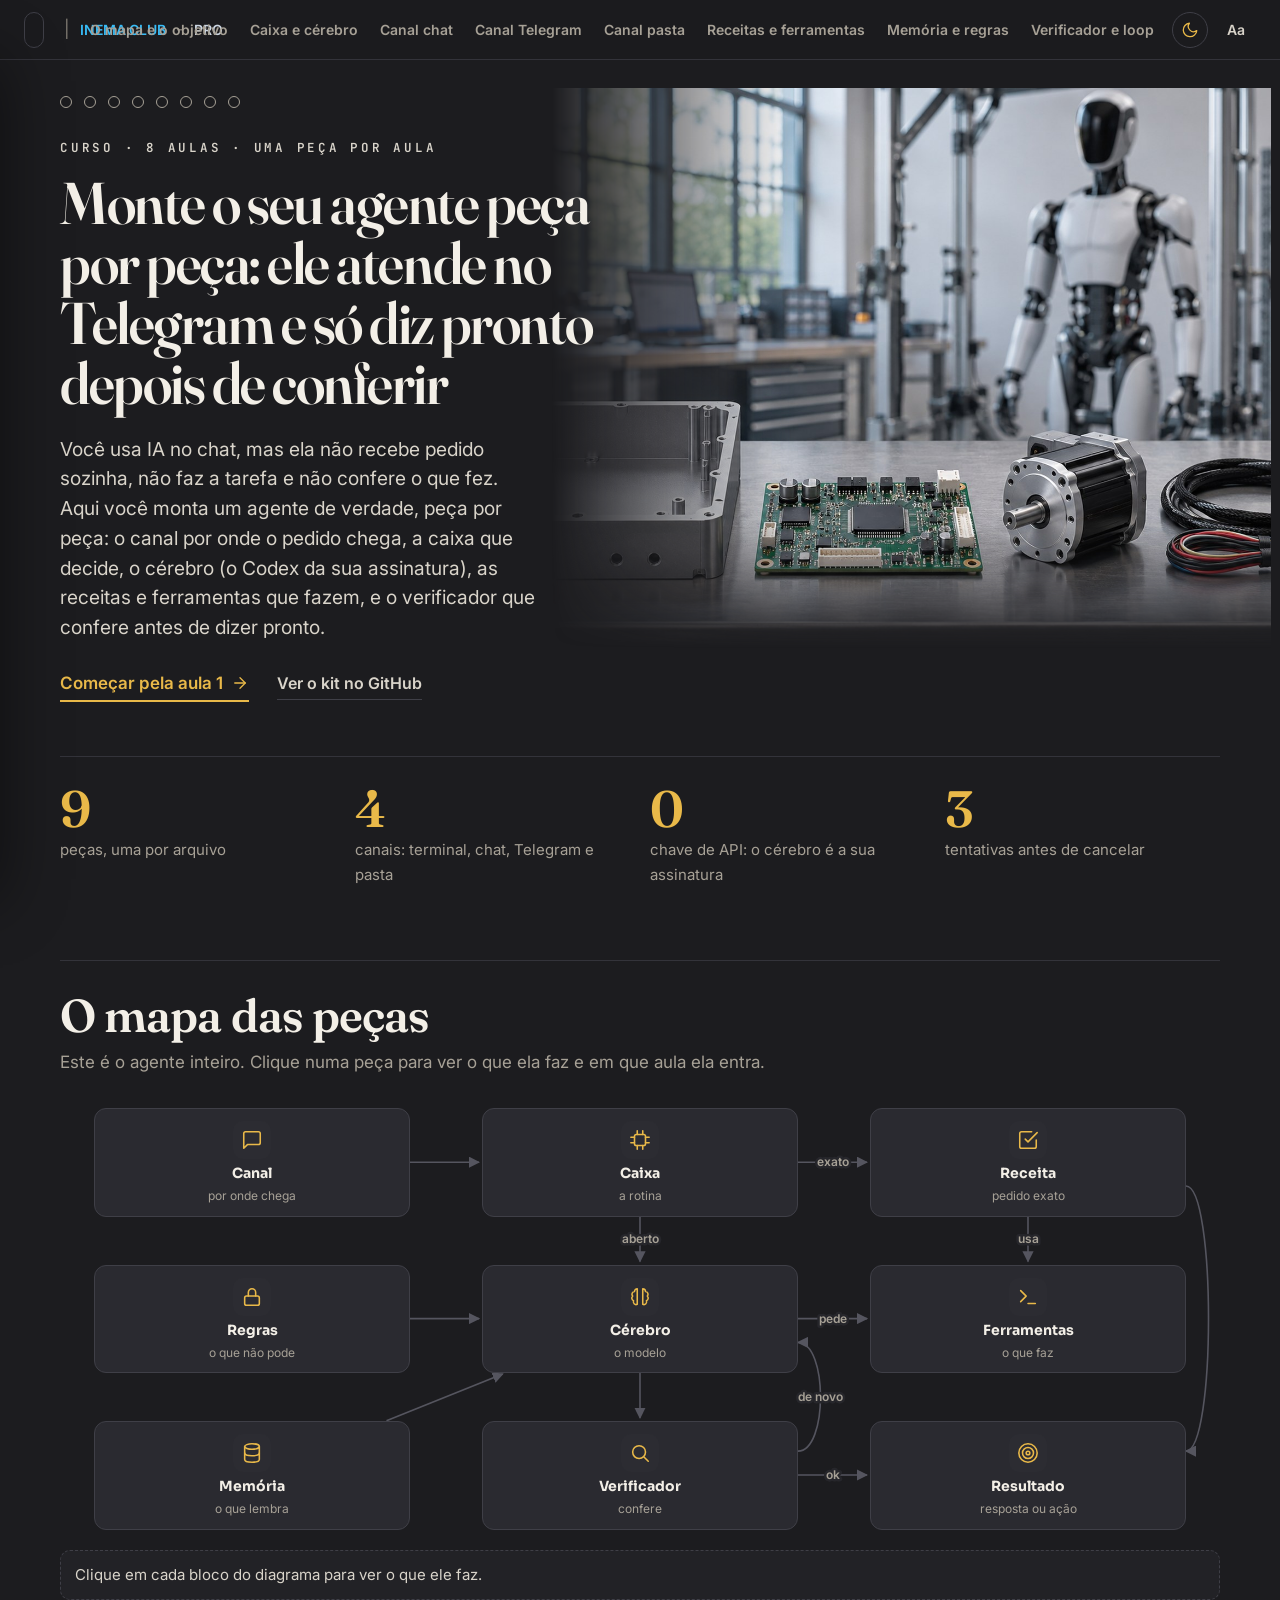
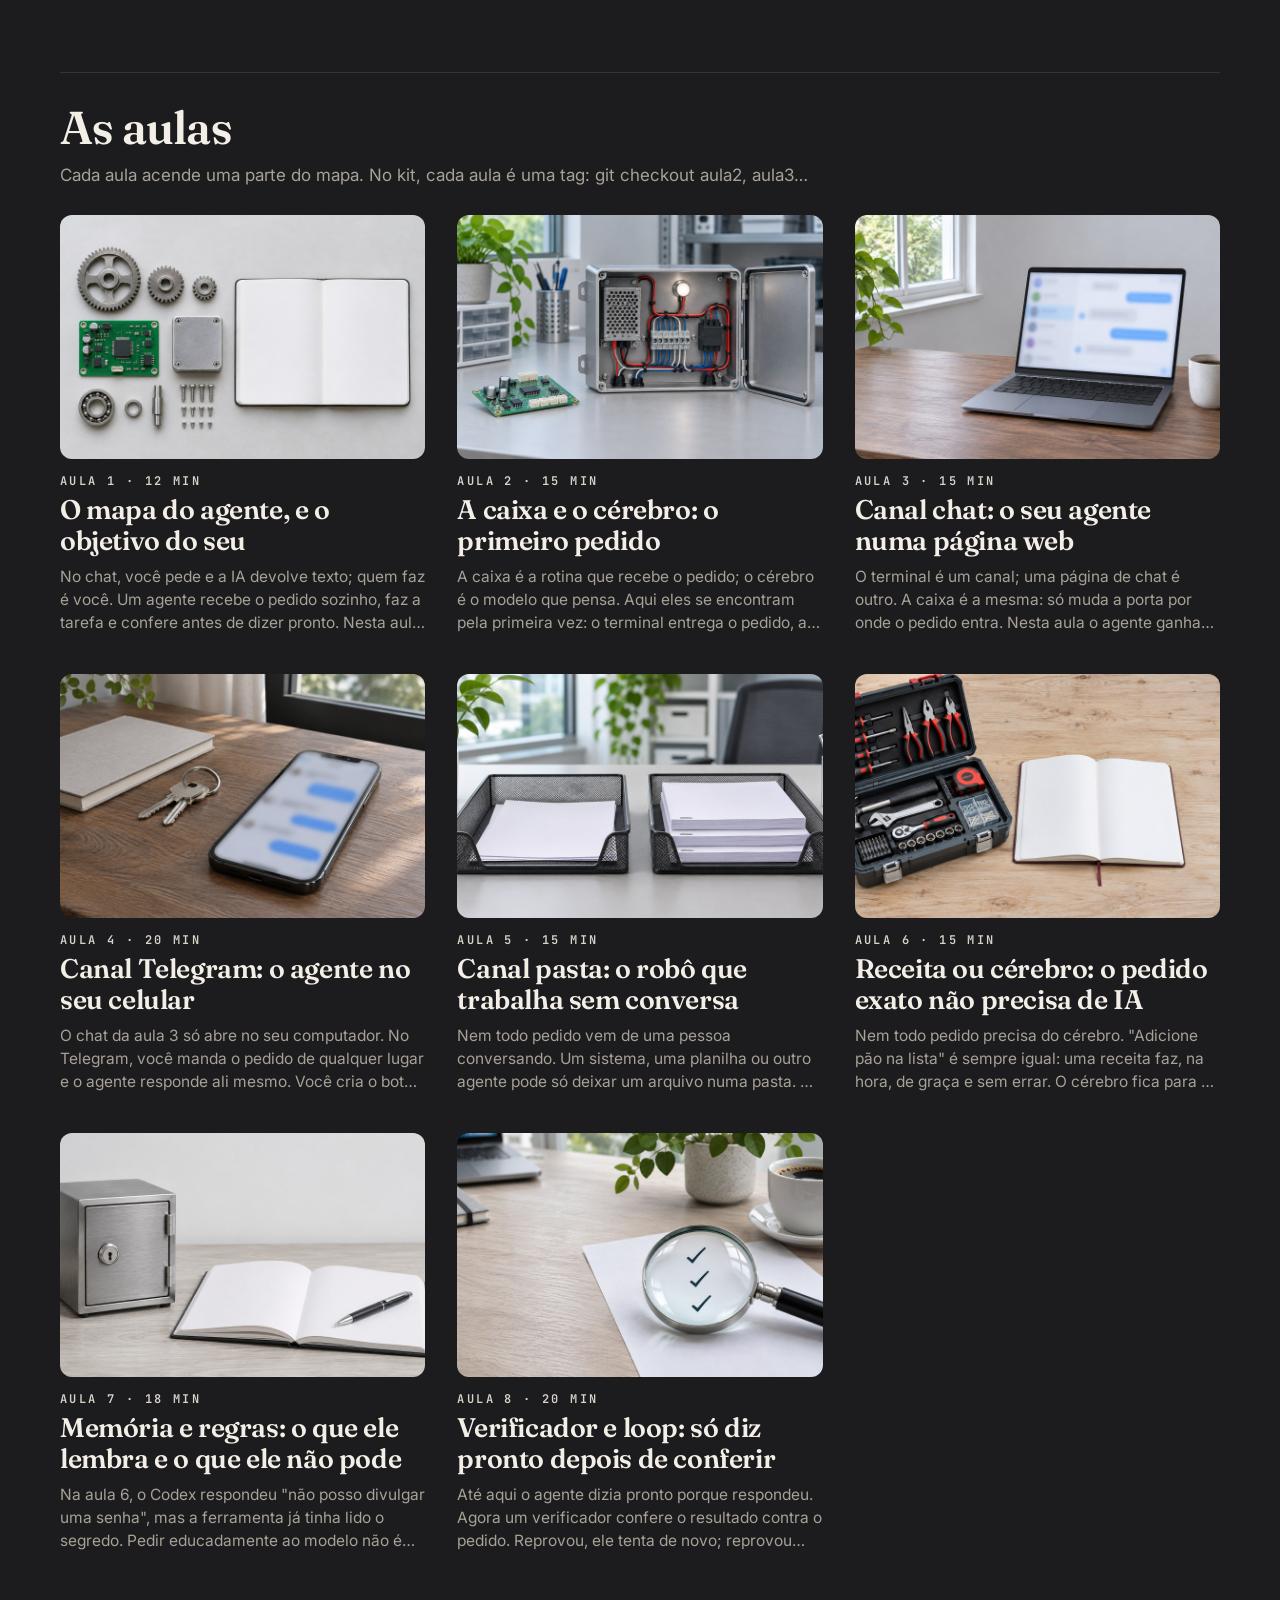
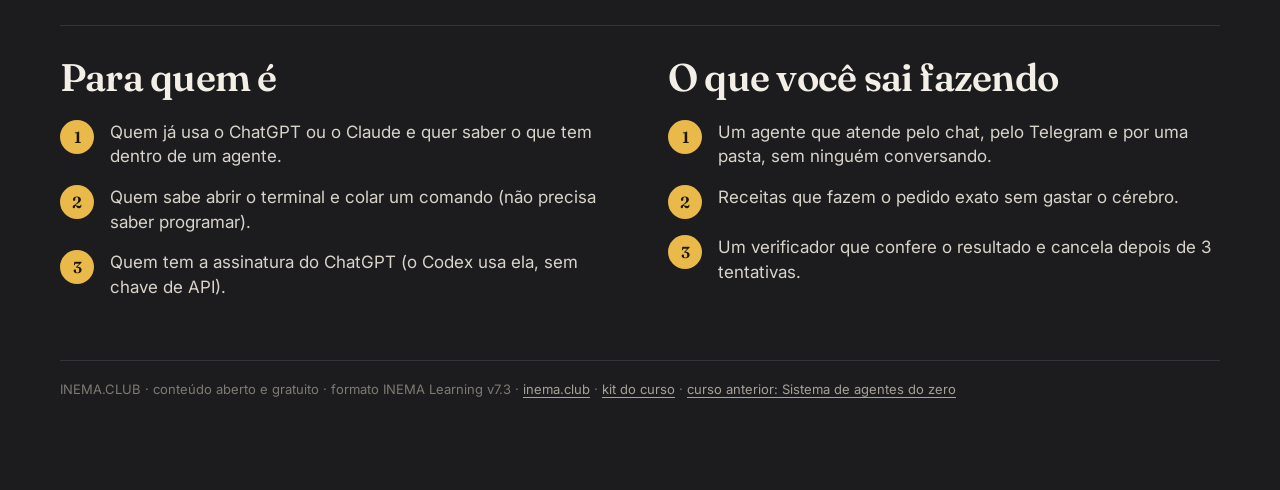
==== commit eccbba72: "curso v7.3: 8 aulas, mapa das peças, fluxos, imagens e capturas reais" ====
--- a/index.html
+++ b/index.html
@@ -18,4 +18,4 @@
 <link rel="stylesheet" href="assets/v73-fluxo.css"/>
 <meta name="generator" content="INEMA Learning 7.16.23"/>
 <script>try{if(JSON.parse(localStorage.getItem("agente-por-pecas-v73:tema"))==="papel")document.documentElement.setAttribute("data-tema","papel")}catch(e){}</script>
-</head><body class="inicio" data-curso="agente-por-pecas-v73" data-total="1" data-total-ex="2"><a class="skip" href="#conteudo">Pular para o conteúdo</a><header class="topo"><div class="esq"><button type="button" class="menu-btn" aria-expanded="false" aria-controls="lado"><svg class="ico" viewBox="0 0 24 24" aria-hidden="true"><line x1="3" y1="6" x2="21" y2="6"/><line x1="3" y1="12" x2="21" y2="12"/><line x1="3" y1="18" x2="21" y2="18"/></svg><span class="sr">Aulas</span></button><a class="marca" href="index.html"><svg class="ico" viewBox="0 0 24 24" aria-hidden="true"><rect x="4" y="8" width="16" height="12" rx="3"/><path d="M12 4v4"/><circle cx="12" cy="3" r="1"/><circle cx="9" cy="14" r="1.2"/><circle cx="15" cy="14" r="1.2"/></svg><span>Agente por peças</span></a><span class="sep">|</span><a class="club" href="https://inema.club" target="_blank" rel="noopener">INEMA.CLUB</a><span class="tr">-</span><a class="pro" href="https://inema.pro" target="_blank" rel="noopener">PRO</a></div><nav class="dir" aria-label="Aulas"><a href="aulas/receitas-ferramentas/index.html" class="tlink" title="Receita ou cérebro: o pedido exato não precisa de IA"><span class="curto">A6</span><span class="longo">Receitas e ferramentas</span></a><button type="button" class="tema-btn" title="Trocar tema claro/escuro"><svg class="ico sol" viewBox="0 0 24 24" aria-hidden="true"><circle cx="12" cy="12" r="4"/><path d="M12 2v2M12 20v2M4.9 4.9l1.4 1.4M17.7 17.7l1.4 1.4M2 12h2M20 12h2M4.9 19.1l1.4-1.4M17.7 6.3l1.4-1.4"/></svg><svg class="ico lua" viewBox="0 0 24 24" aria-hidden="true"><path d="M21 12.8A9 9 0 1 1 11.2 3a7 7 0 0 0 9.8 9.8z"/></svg><span class="sr">Trocar tema claro/escuro</span></button><div class="aa"><button type="button" class="aa-btn" aria-expanded="false" aria-controls="aparencia" title="Aparência">Aa</button><div class="aa-pop" id="aparencia" hidden><p>Tema</p><div class="aa-seg"><button type="button" data-tema="escuro">Escuro</button><button type="button" data-tema="papel">Papel claro</button></div><p style="margin-top:12px">Tamanho do texto</p><div class="aa-seg"><button type="button" data-escala="0.9">A−</button><button type="button" data-escala="1">A</button><button type="button" data-escala="1.12">A+</button></div></div></div></nav></header><div class="casca"><aside class="lado" id="lado" aria-label="Aulas"><a class="voltar" href="https://inema.club/"><svg class="ico" viewBox="0 0 24 24" aria-hidden="true"><line x1="19" y1="12" x2="5" y2="12"/><polyline points="12 19 5 12 12 5"/></svg>INEMA.CLUB · todos os cursos</a><p class="curso-nome">Agente por peças</p><p class="curso-sub">Canal, caixa, cérebro e verificador</p><div class="ind"><span class="ind-rot">Estudo (aulas)</span><span class="prog-txt"><span data-pct>0</span>%</span></div><div class="prog" aria-hidden="true"><i></i></div><div class="ind"><span class="ind-rot">Prática declarada</span><span class="prog-txt"><span data-prat>0</span>/2</span></div><div class="prog pratica" aria-hidden="true"><i></i></div><p class="ind-nota">Prática = exercícios que você marcou como feitos. A comprovação vem na prova da certificação.</p><ol class="lista-aulas"><li><a href="aulas/receitas-ferramentas/index.html" data-slug="receitas-ferramentas" class=""><span class="st" aria-hidden="true"></span><span>6. Receitas e ferramentas<small>15 min</small></span></a></li></ol><div class="estudo"><p class="es-tit">Seu estudo</p><details class="es-bloco" data-es="desempenho"><summary><svg class="ico" viewBox="0 0 24 24" aria-hidden="true"><line x1="18" y1="20" x2="18" y2="10"/><line x1="12" y1="20" x2="12" y2="4"/><line x1="6" y1="20" x2="6" y2="14"/></svg><span>Desempenho nos testes</span><span class="es-cont" data-es-cont="desempenho"></span></summary><div class="es-corpo" data-es-corpo="desempenho"></div></details><details class="es-bloco" data-es="notas"><summary><svg class="ico" viewBox="0 0 24 24" aria-hidden="true"><path d="M12 20h9"/><path d="M16.5 3.5a2.1 2.1 0 0 1 3 3L7 19l-4 1 1-4z"/></svg><span>Minhas anotações</span><span class="es-cont" data-es-cont="notas"></span></summary><div class="es-corpo" data-es-corpo="notas"></div></details><details class="es-bloco" data-es="dados"><summary><svg class="ico" viewBox="0 0 24 24" aria-hidden="true"><ellipse cx="12" cy="5" rx="8" ry="3"/><path d="M4 5v14c0 1.7 3.6 3 8 3s8-1.3 8-3V5"/><path d="M4 12c0 1.7 3.6 3 8 3s8-1.3 8-3"/></svg><span>Copiar meus dados</span><span class="es-cont" data-es-cont="dados"></span></summary><div class="es-corpo" data-es-corpo="dados"><p class="es-exp">Seu progresso, suas anotações e as notas dos testes ficam só neste navegador. Baixe uma cópia (.json) para guardar ou para continuar em outro computador ou navegador; lá, carregue a cópia. Carregar soma com o que já existe e não apaga nada.</p><div class="es-acoes"><button type="button" class="es-btn es-exportar"><svg class="ico" viewBox="0 0 24 24" aria-hidden="true"><path d="M21 15v4a2 2 0 0 1-2 2H5a2 2 0 0 1-2-2v-4"/><polyline points="7 10 12 15 17 10"/><line x1="12" y1="15" x2="12" y2="3"/></svg>Baixar cópia</button><label class="es-btn es-importar"><svg class="ico" viewBox="0 0 24 24" aria-hidden="true"><path d="M21 15v4a2 2 0 0 1-2 2H5a2 2 0 0 1-2-2v-4"/><polyline points="17 8 12 3 7 8"/><line x1="12" y1="3" x2="12" y2="15"/></svg>Carregar cópia<input type="file" class="sr" accept=".json,application/json"/></label></div><p class="es-msg" aria-live="polite"></p></div></details></div><script type="application/json" id="estudo-dados">{"txt": {"titulo": "Seu estudo", "continuar": "Continuar de onde parei", "comecar": "Começar pela aula 1", "cta_continuar": "Continuar a aula {n}", "hoje": "hoje", "ontem": "ontem", "ha_dias": "há {n} dias", "desempenho": "Desempenho nos testes", "notas": "Minhas anotações", "dados": "Copiar meus dados", "sem_testes": "Nenhum teste feito ainda. O teste fica no fim de cada aula.", "nao_fez": "teste ainda não feito", "ultimo": "Último", "melhor": "Melhor", "tentativas": "tentativas", "tentativa": "tentativa", "tudo_certo": "Acertou tudo no último teste.", "rever": "Para rever", "resposta": "Resposta certa:", "ir_teste": "Refazer o teste", "sem_notas": "Nenhuma anotação ainda. Na aula, selecione um trecho do texto e toque em Marcar ou Anotar.", "so_marcado": "(só marcado)", "marcar": "Marcar", "anotar": "Anotar", "salvar": "Salvar", "apagar": "Apagar marca", "fechar": "Fechar", "nota_ph": "Escreva sua anotação sobre este trecho…", "um_bloco": "Marque dentro de um parágrafo só.", "nao_marca": "Este trecho não pode ser marcado.", "dados_exp": "Seu progresso, suas anotações e as notas dos testes ficam só neste navegador. Baixe uma cópia (.json) para guardar ou para continuar em outro computador ou navegador; lá, carregue a cópia. Carregar soma com o que já existe e não apaga nada.", "exportar": "Baixar cópia", "importar": "Carregar cópia", "import_ok": "Cópia carregada ({n} itens). Atualizando a página…", "import_erro": "Arquivo não reconhecido. Nada foi alterado.", "import_outro": "Esta cópia é de outro curso. Nada foi alterado.", "export_ok": "Cópia baixada."}, "aulas": [{"slug": "receitas-ferramentas", "num": 6, "t": "Receitas e ferramentas", "quiz": {"sec": "s6", "perguntas": [{"p": "O pedido \"adicione café na lista\" chega. O que acontece?", "certa": "A receita anotar-na-lista faz o passo a passo, sem chamar o cérebro."}, {"p": "No pedido aberto, quem abre o arquivo notas.txt?", "certa": "A caixa, quando o cérebro pede a ferramenta ler."}, {"p": "Por que vale a pena ter receita para um pedido que o cérebro também saberia fazer?", "certa": "Porque a receita sai igual toda vez, na hora e sem gastar o cérebro."}, {"p": "A sua receita tem quando: anote a tarefa *. Qual pedido cai nela?", "certa": "Anote a tarefa comprar pilhas."}]}}]}</script><div class="lado-card">Kit do curso<b>Uma peça por arquivo</b>O agente inteiro, com uma tag por aula (aula2 … aula8) e testes que rodam sem modelo.<br/><a href="https://github.com/inematds/agente-por-pecas-kit" target="_blank" rel="noopener">Abrir o kit no GitHub →</a></div></aside><main class="principal" id="conteudo"><div class="miolo"><div class="aula-hero com-img ini-hero"><div class="ah-txt"><nav class="pontos" aria-label="Aulas"><a href="aulas/receitas-ferramentas/index.html" class="pt" data-slug="receitas-ferramentas" title="Receita ou cérebro: o pedido exato não precisa de IA"><span class="sr">Receita ou cérebro: o pedido exato não precisa de IA</span></a></nav><p class="kicker">Curso · 8 aulas · uma peça por aula</p><h1>Monte o seu agente peça por peça: ele atende no Telegram e só diz pronto depois de conferir</h1><p class="lead">Você usa IA no chat, mas ela não recebe pedido sozinha, não faz a tarefa e não confere o que fez. Aqui você monta um agente de verdade, peça por peça: o canal por onde o pedido chega, a caixa que decide, o cérebro (o Codex da sua assinatura), as receitas e ferramentas que fazem, e o verificador que confere antes de dizer pronto.</p><div class="ini-acoes"><a class="comecar" href="aulas/receitas-ferramentas/index.html">Começar pela aula 1 <svg class="ico" viewBox="0 0 24 24" aria-hidden="true"><line x1="5" y1="12" x2="19" y2="12"/><polyline points="12 5 19 12 12 19"/></svg></a><a class="ini-link" href="https://github.com/inematds/agente-por-pecas-kit">Ver o kit no GitHub</a></div></div><figure class="ah-img"><img src="assets/img/hero/inicio.jpg" alt="Agente por peças: canal, caixa, cérebro, receitas, ferramentas, memória, regras e verificador." width="1536" height="1024"/></figure></div><ul class="ini-num"><li><b>9</b><span>peças, uma por arquivo</span></li><li><b>4</b><span>canais: terminal, chat, Telegram e pasta</span></li><li><b>0</b><span>chave de API: o cérebro é a sua assinatura</span></li><li><b>3</b><span>tentativas antes de cancelar</span></li></ul><section class="secao ini-mapa" id="mapa"><div class="sec-cab"><div><h2>O mapa das peças</h2><p>Este é o agente inteiro. Clique numa peça para ver o que ela faz e em que aula ela entra.</p></div></div><div class="painel fx" data-ligacoes="[{&quot;de&quot;: &quot;canal&quot;, &quot;para&quot;: &quot;caixa&quot;}, {&quot;de&quot;: &quot;caixa&quot;, &quot;para&quot;: &quot;receita&quot;, &quot;rot&quot;: &quot;exato&quot;}, {&quot;de&quot;: &quot;caixa&quot;, &quot;para&quot;: &quot;cerebro&quot;, &quot;rot&quot;: &quot;aberto&quot;}, {&quot;de&quot;: &quot;receita&quot;, &quot;para&quot;: &quot;ferramentas&quot;, &quot;rot&quot;: &quot;usa&quot;}, {&quot;de&quot;: &quot;cerebro&quot;, &quot;para&quot;: &quot;ferramentas&quot;, &quot;rot&quot;: &quot;pede&quot;}, {&quot;de&quot;: &quot;regras&quot;, &quot;para&quot;: &quot;cerebro&quot;}, {&quot;de&quot;: &quot;memoria&quot;, &quot;para&quot;: &quot;cerebro&quot;}, {&quot;de&quot;: &quot;cerebro&quot;, &quot;para&quot;: &quot;verificador&quot;}, {&quot;de&quot;: &quot;verificador&quot;, &quot;para&quot;: &quot;resultado&quot;, &quot;rot&quot;: &quot;ok&quot;}, {&quot;de&quot;: &quot;verificador&quot;, &quot;para&quot;: &quot;cerebro&quot;, &quot;rot&quot;: &quot;de novo&quot;, &quot;volta&quot;: &quot;dir&quot;}, {&quot;de&quot;: &quot;receita&quot;, &quot;para&quot;: &quot;resultado&quot;, &quot;volta&quot;: &quot;dir&quot;}]"><div class="fx-palco"><svg class="fx-setas" aria-hidden="true"></svg><div class="fx-grade" style="--cols:3"><button type="button" class="fx-no" data-id="canal" aria-pressed="false" style="grid-column:1;grid-row:1"><span class="ic"><svg class="ico" viewBox="0 0 24 24" aria-hidden="true"><path d="M21 15a2 2 0 0 1-2 2H7l-4 4V5a2 2 0 0 1 2-2h14a2 2 0 0 1 2 2z"/></svg></span><span class="nome">Canal</span><span class="sub">por onde chega</span><template><b>Canal.</b> Por onde o pedido chega: o terminal, um chat numa página web, o Telegram, ou um arquivo numa pasta, sem ninguém conversando.</template></button><button type="button" class="fx-no" data-id="caixa" aria-pressed="false" style="grid-column:2;grid-row:1"><span class="ic"><svg class="ico" viewBox="0 0 24 24" aria-hidden="true"><rect x="6" y="6" width="12" height="12" rx="2"/><path d="M9 2v4M15 2v4M9 18v4M15 18v4M2 9h4M2 15h4M18 9h4M18 15h4"/></svg></span><span class="nome">Caixa</span><span class="sub">a rotina</span><template><b>Caixa.</b> A máquina com a rotina (o programa) que recebe o pedido de qualquer canal e decide quem faz: a receita ou o cérebro. Arquivo <code>caixa.py</code>. <a href="aulas/receitas-ferramentas/index.html">Aula 6</a></template></button><button type="button" class="fx-no" data-id="receita" aria-pressed="false" style="grid-column:3;grid-row:1"><span class="ic"><svg class="ico" viewBox="0 0 24 24" aria-hidden="true"><path d="M9 11l3 3L22 4"/><path d="M21 12v7a2 2 0 0 1-2 2H5a2 2 0 0 1-2-2V5a2 2 0 0 1 2-2h11"/></svg></span><span class="nome">Receita</span><span class="sub">pedido exato</span><template><b>Receita.</b> O passo a passo para o pedido exato, sem cérebro (é o RPA). Rápido, igual toda vez e de graça. Arquivos em <code>receitas/</code>. <a href="aulas/receitas-ferramentas/index.html">Aula 6</a></template></button><button type="button" class="fx-no" data-id="regras" aria-pressed="false" style="grid-column:1;grid-row:2"><span class="ic"><svg class="ico" viewBox="0 0 24 24" aria-hidden="true"><rect x="4" y="11" width="16" height="10" rx="2"/><path d="M8 11V7a4 4 0 0 1 8 0v4"/></svg></span><span class="nome">Regras</span><span class="sub">o que não pode</span><template><b>Regras.</b> Os limites do trabalho. Escritos em <code>regras.md</code> para o cérebro ler, e travados no código das ferramentas, que não esquece.</template></button><button type="button" class="fx-no" data-id="cerebro" aria-pressed="false" style="grid-column:2;grid-row:2"><span class="ic"><svg class="ico" viewBox="0 0 24 24" aria-hidden="true"><path d="M9 3a3 3 0 0 0-3 3 3 3 0 0 0-2 5 3 3 0 0 0 1 5 3 3 0 0 0 4 4V3z"/><path d="M15 3a3 3 0 0 1 3 3 3 3 0 0 1 2 5 3 3 0 0 1-1 5 3 3 0 0 1-4 4V3z"/></svg></span><span class="nome">Cérebro</span><span class="sub">o modelo</span><template><b>Cérebro.</b> O modelo que pensa: o Codex da sua assinatura, ou um modelo local no Ollama. Ele não executa nada: só decide e pede. Arquivo <code>cerebro.py</code>. <a href="aulas/receitas-ferramentas/index.html">Aula 6</a></template></button><button type="button" class="fx-no" data-id="ferramentas" aria-pressed="false" style="grid-column:3;grid-row:2"><span class="ic"><svg class="ico" viewBox="0 0 24 24" aria-hidden="true"><polyline points="4 17 10 11 4 5"/><line x1="12" y1="19" x2="20" y2="19"/></svg></span><span class="nome">Ferramentas</span><span class="sub">o que faz</span><template><b>Ferramentas.</b> O que o agente consegue fazer no mundo: ler, gravar, anotar, lembrar. Quem executa é a caixa. Arquivo <code>ferramentas.py</code>. <a href="aulas/receitas-ferramentas/index.html">Aula 6</a></template></button><button type="button" class="fx-no" data-id="memoria" aria-pressed="false" style="grid-column:1;grid-row:3"><span class="ic"><svg class="ico" viewBox="0 0 24 24" aria-hidden="true"><ellipse cx="12" cy="5" rx="8" ry="3"/><path d="M4 5v14c0 1.7 3.6 3 8 3s8-1.3 8-3V5"/><path d="M4 12c0 1.7 3.6 3 8 3s8-1.3 8-3"/></svg></span><span class="nome">Memória</span><span class="sub">o que lembra</span><template><b>Memória.</b> O que o agente sabe de você e guarda de uma conversa para a outra. Arquivo <code>memoria.json</code>.</template></button><button type="button" class="fx-no" data-id="verificador" aria-pressed="false" style="grid-column:2;grid-row:3"><span class="ic"><svg class="ico" viewBox="0 0 24 24" aria-hidden="true"><circle cx="11" cy="11" r="7"/><line x1="21" y1="21" x2="16.6" y2="16.6"/></svg></span><span class="nome">Verificador</span><span class="sub">confere</span><template><b>Verificador.</b> Confere o resultado contra o pedido. Com um exemplo concreto, o código confere e acerta sempre; sem exemplo, outro cérebro faz de juiz. Arquivo <code>verificador.py</code>.</template></button><button type="button" class="fx-no" data-id="resultado" aria-pressed="false" style="grid-column:3;grid-row:3"><span class="ic"><svg class="ico" viewBox="0 0 24 24" aria-hidden="true"><circle cx="12" cy="12" r="10"/><circle cx="12" cy="12" r="6"/><circle cx="12" cy="12" r="2"/></svg></span><span class="nome">Resultado</span><span class="sub">resposta ou ação</span><template><b>Resultado.</b> O que sai: uma resposta, uma ação (um arquivo gravado, uma anotação) ou o aviso de que cancelou depois de 3 tentativas.</template></button></div></div><div class="fx-detalhe" aria-live="polite">Clique em cada bloco do diagrama para ver o que ele faz.</div></div></section><section class="secao" id="aulas"><div class="sec-cab"><div><h2>As aulas</h2><p>Cada aula acende uma parte do mapa. No kit, cada aula é uma tag: git checkout aula2, aula3…</p></div></div><ol class="ini-aulas"><li><a class="ini-aula" data-slug="receitas-ferramentas" href="aulas/receitas-ferramentas/index.html"><span class="ia-img"><img src="assets/img/hero/receitas-ferramentas.jpg" alt="" loading="lazy" width="1536" height="1024"/></span><span class="ia-txt"><span class="kicker">Aula 6 · 15 min<span class="ia-ok" aria-hidden="true"><svg class="ico" viewBox="0 0 24 24" aria-hidden="true"><path d="M22 11.1V12a10 10 0 1 1-5.9-9.1"/><polyline points="22 4 12 14 9 11"/></svg></span></span><span class="ia-t">Receita ou cérebro: o pedido exato não precisa de IA</span><span class="ia-l">Nem todo pedido precisa do cérebro. "Adicione pão na lista" é sempre igual: uma receita faz, na hora, de graça e sem errar. O cérebro fica para o pedido aberto, e aí ele pede ferramentas para agir. Nesta aula a caixa aprende a escolher.</span></span></a></li></ol></section><section class="secao"><div class="ini-duas"><div><h2>Para quem é</h2><ol><li><span class=dn>1</span><span>Quem já usa o ChatGPT ou o Claude e quer saber o que tem dentro de um agente.</span></li><li><span class=dn>2</span><span>Quem sabe abrir o terminal e colar um comando (não precisa saber programar).</span></li><li><span class=dn>3</span><span>Quem tem a assinatura do ChatGPT (o Codex usa ela, sem chave de API).</span></li></ol></div><div><h2>O que você sai fazendo</h2><ol><li><span class=dn>1</span><span>Um agente que atende pelo chat, pelo Telegram e por uma pasta, sem ninguém conversando.</span></li><li><span class=dn>2</span><span>Receitas que fazem o pedido exato sem gastar o cérebro.</span></li><li><span class=dn>3</span><span>Um verificador que confere o resultado e cancela depois de 3 tentativas.</span></li></ol></div></div></section><footer class="rodape">INEMA.CLUB · conteúdo aberto e gratuito · formato INEMA Learning v7.3 · <a href="https://inema.club/">inema.club</a> · <a href="https://github.com/inematds/agente-por-pecas-kit">kit do curso</a> · <a href="https://inematds.github.io/agentes-do-zero-v72/">curso anterior: Sistema de agentes do zero</a></footer></div></main></div><script src="assets/v71.js"></script><script src="assets/v72.js"></script><script src="assets/v73-fluxo.js"></script></body></html>
+</head><body class="inicio" data-curso="agente-por-pecas-v73" data-total="8" data-total-ex="17"><a class="skip" href="#conteudo">Pular para o conteúdo</a><header class="topo"><div class="esq"><button type="button" class="menu-btn" aria-expanded="false" aria-controls="lado"><svg class="ico" viewBox="0 0 24 24" aria-hidden="true"><line x1="3" y1="6" x2="21" y2="6"/><line x1="3" y1="12" x2="21" y2="12"/><line x1="3" y1="18" x2="21" y2="18"/></svg><span class="sr">Aulas</span></button><a class="marca" href="index.html"><svg class="ico" viewBox="0 0 24 24" aria-hidden="true"><rect x="4" y="8" width="16" height="12" rx="3"/><path d="M12 4v4"/><circle cx="12" cy="3" r="1"/><circle cx="9" cy="14" r="1.2"/><circle cx="15" cy="14" r="1.2"/></svg><span>Agente por peças</span></a><span class="sep">|</span><a class="club" href="https://inema.club" target="_blank" rel="noopener">INEMA.CLUB</a><span class="tr">-</span><a class="pro" href="https://inema.pro" target="_blank" rel="noopener">PRO</a></div><nav class="dir" aria-label="Aulas"><a href="aulas/objetivo/index.html" class="tlink" title="O mapa do agente, e o objetivo do seu"><span class="curto">A1</span><span class="longo">O mapa e o objetivo</span></a><a href="aulas/caixa-cerebro/index.html" class="tlink" title="A caixa e o cérebro: o primeiro pedido"><span class="curto">A2</span><span class="longo">Caixa e cérebro</span></a><a href="aulas/chat/index.html" class="tlink" title="Canal chat: o seu agente numa página web"><span class="curto">A3</span><span class="longo">Canal chat</span></a><a href="aulas/telegram/index.html" class="tlink" title="Canal Telegram: o agente no seu celular"><span class="curto">A4</span><span class="longo">Canal Telegram</span></a><a href="aulas/pasta/index.html" class="tlink" title="Canal pasta: o robô que trabalha sem conversa"><span class="curto">A5</span><span class="longo">Canal pasta</span></a><a href="aulas/receitas-ferramentas/index.html" class="tlink" title="Receita ou cérebro: o pedido exato não precisa de IA"><span class="curto">A6</span><span class="longo">Receitas e ferramentas</span></a><a href="aulas/memoria-regras/index.html" class="tlink" title="Memória e regras: o que ele lembra e o que ele não pode"><span class="curto">A7</span><span class="longo">Memória e regras</span></a><a href="aulas/verificador/index.html" class="tlink" title="Verificador e loop: só diz pronto depois de conferir"><span class="curto">A8</span><span class="longo">Verificador e loop</span></a><button type="button" class="tema-btn" title="Trocar tema claro/escuro"><svg class="ico sol" viewBox="0 0 24 24" aria-hidden="true"><circle cx="12" cy="12" r="4"/><path d="M12 2v2M12 20v2M4.9 4.9l1.4 1.4M17.7 17.7l1.4 1.4M2 12h2M20 12h2M4.9 19.1l1.4-1.4M17.7 6.3l1.4-1.4"/></svg><svg class="ico lua" viewBox="0 0 24 24" aria-hidden="true"><path d="M21 12.8A9 9 0 1 1 11.2 3a7 7 0 0 0 9.8 9.8z"/></svg><span class="sr">Trocar tema claro/escuro</span></button><div class="aa"><button type="button" class="aa-btn" aria-expanded="false" aria-controls="aparencia" title="Aparência">Aa</button><div class="aa-pop" id="aparencia" hidden><p>Tema</p><div class="aa-seg"><button type="button" data-tema="escuro">Escuro</button><button type="button" data-tema="papel">Papel claro</button></div><p style="margin-top:12px">Tamanho do texto</p><div class="aa-seg"><button type="button" data-escala="0.9">A−</button><button type="button" data-escala="1">A</button><button type="button" data-escala="1.12">A+</button></div></div></div></nav></header><div class="casca"><aside class="lado" id="lado" aria-label="Aulas"><a class="voltar" href="https://inema.club/"><svg class="ico" viewBox="0 0 24 24" aria-hidden="true"><line x1="19" y1="12" x2="5" y2="12"/><polyline points="12 19 5 12 12 5"/></svg>INEMA.CLUB · todos os cursos</a><p class="curso-nome">Agente por peças</p><p class="curso-sub">Canal, caixa, cérebro e verificador</p><div class="ind"><span class="ind-rot">Estudo (aulas)</span><span class="prog-txt"><span data-pct>0</span>%</span></div><div class="prog" aria-hidden="true"><i></i></div><div class="ind"><span class="ind-rot">Prática declarada</span><span class="prog-txt"><span data-prat>0</span>/17</span></div><div class="prog pratica" aria-hidden="true"><i></i></div><p class="ind-nota">Prática = exercícios que você marcou como feitos. A comprovação vem na prova da certificação.</p><ol class="lista-aulas"><li><a href="aulas/objetivo/index.html" data-slug="objetivo" class=""><span class="st" aria-hidden="true"></span><span>1. Mapa e objetivo<small>12 min</small></span></a></li><li><a href="aulas/caixa-cerebro/index.html" data-slug="caixa-cerebro" class=""><span class="st" aria-hidden="true"></span><span>2. Caixa e cérebro<small>15 min</small></span></a></li><li><a href="aulas/chat/index.html" data-slug="chat" class=""><span class="st" aria-hidden="true"></span><span>3. Canal chat<small>15 min</small></span></a></li><li><a href="aulas/telegram/index.html" data-slug="telegram" class=""><span class="st" aria-hidden="true"></span><span>4. Canal Telegram<small>20 min</small></span></a></li><li><a href="aulas/pasta/index.html" data-slug="pasta" class=""><span class="st" aria-hidden="true"></span><span>5. Canal pasta<small>15 min</small></span></a></li><li><a href="aulas/receitas-ferramentas/index.html" data-slug="receitas-ferramentas" class=""><span class="st" aria-hidden="true"></span><span>6. Receitas e ferramentas<small>15 min</small></span></a></li><li><a href="aulas/memoria-regras/index.html" data-slug="memoria-regras" class=""><span class="st" aria-hidden="true"></span><span>7. Memória e regras<small>18 min</small></span></a></li><li><a href="aulas/verificador/index.html" data-slug="verificador" class=""><span class="st" aria-hidden="true"></span><span>8. Verificador e loop<small>20 min</small></span></a></li></ol><div class="estudo"><p class="es-tit">Seu estudo</p><details class="es-bloco" data-es="desempenho"><summary><svg class="ico" viewBox="0 0 24 24" aria-hidden="true"><line x1="18" y1="20" x2="18" y2="10"/><line x1="12" y1="20" x2="12" y2="4"/><line x1="6" y1="20" x2="6" y2="14"/></svg><span>Desempenho nos testes</span><span class="es-cont" data-es-cont="desempenho"></span></summary><div class="es-corpo" data-es-corpo="desempenho"></div></details><details class="es-bloco" data-es="notas"><summary><svg class="ico" viewBox="0 0 24 24" aria-hidden="true"><path d="M12 20h9"/><path d="M16.5 3.5a2.1 2.1 0 0 1 3 3L7 19l-4 1 1-4z"/></svg><span>Minhas anotações</span><span class="es-cont" data-es-cont="notas"></span></summary><div class="es-corpo" data-es-corpo="notas"></div></details><details class="es-bloco" data-es="dados"><summary><svg class="ico" viewBox="0 0 24 24" aria-hidden="true"><ellipse cx="12" cy="5" rx="8" ry="3"/><path d="M4 5v14c0 1.7 3.6 3 8 3s8-1.3 8-3V5"/><path d="M4 12c0 1.7 3.6 3 8 3s8-1.3 8-3"/></svg><span>Copiar meus dados</span><span class="es-cont" data-es-cont="dados"></span></summary><div class="es-corpo" data-es-corpo="dados"><p class="es-exp">Seu progresso, suas anotações e as notas dos testes ficam só neste navegador. Baixe uma cópia (.json) para guardar ou para continuar em outro computador ou navegador; lá, carregue a cópia. Carregar soma com o que já existe e não apaga nada.</p><div class="es-acoes"><button type="button" class="es-btn es-exportar"><svg class="ico" viewBox="0 0 24 24" aria-hidden="true"><path d="M21 15v4a2 2 0 0 1-2 2H5a2 2 0 0 1-2-2v-4"/><polyline points="7 10 12 15 17 10"/><line x1="12" y1="15" x2="12" y2="3"/></svg>Baixar cópia</button><label class="es-btn es-importar"><svg class="ico" viewBox="0 0 24 24" aria-hidden="true"><path d="M21 15v4a2 2 0 0 1-2 2H5a2 2 0 0 1-2-2v-4"/><polyline points="17 8 12 3 7 8"/><line x1="12" y1="3" x2="12" y2="15"/></svg>Carregar cópia<input type="file" class="sr" accept=".json,application/json"/></label></div><p class="es-msg" aria-live="polite"></p></div></details></div><script type="application/json" id="estudo-dados">{"txt": {"titulo": "Seu estudo", "continuar": "Continuar de onde parei", "comecar": "Começar pela aula 1", "cta_continuar": "Continuar a aula {n}", "hoje": "hoje", "ontem": "ontem", "ha_dias": "há {n} dias", "desempenho": "Desempenho nos testes", "notas": "Minhas anotações", "dados": "Copiar meus dados", "sem_testes": "Nenhum teste feito ainda. O teste fica no fim de cada aula.", "nao_fez": "teste ainda não feito", "ultimo": "Último", "melhor": "Melhor", "tentativas": "tentativas", "tentativa": "tentativa", "tudo_certo": "Acertou tudo no último teste.", "rever": "Para rever", "resposta": "Resposta certa:", "ir_teste": "Refazer o teste", "sem_notas": "Nenhuma anotação ainda. Na aula, selecione um trecho do texto e toque em Marcar ou Anotar.", "so_marcado": "(só marcado)", "marcar": "Marcar", "anotar": "Anotar", "salvar": "Salvar", "apagar": "Apagar marca", "fechar": "Fechar", "nota_ph": "Escreva sua anotação sobre este trecho…", "um_bloco": "Marque dentro de um parágrafo só.", "nao_marca": "Este trecho não pode ser marcado.", "dados_exp": "Seu progresso, suas anotações e as notas dos testes ficam só neste navegador. Baixe uma cópia (.json) para guardar ou para continuar em outro computador ou navegador; lá, carregue a cópia. Carregar soma com o que já existe e não apaga nada.", "exportar": "Baixar cópia", "importar": "Carregar cópia", "import_ok": "Cópia carregada ({n} itens). Atualizando a página…", "import_erro": "Arquivo não reconhecido. Nada foi alterado.", "import_outro": "Esta cópia é de outro curso. Nada foi alterado.", "export_ok": "Cópia baixada."}, "aulas": [{"slug": "objetivo", "num": 1, "t": "Mapa e objetivo", "quiz": {"sec": "s5", "perguntas": [{"p": "Qual é a diferença central entre o chat e um agente?", "certa": "O chat responde em texto; o agente faz a tarefa e confere."}, {"p": "Por que escrever o objetivo.md antes de qualquer código?", "certa": "Porque ele diz o que conferir para saber se está pronto."}, {"p": "Qual frase serve para a parte \"Quando está pronto\"?", "certa": "O pedido \"anote pão\" deixa a palavra pão em lista.txt."}, {"p": "O cérebro do agente neste curso usa…", "certa": "A sua assinatura do ChatGPT, pelo Codex, sem chave de API."}]}}, {"slug": "caixa-cerebro", "num": 2, "t": "Caixa e cérebro", "quiz": {"sec": "s6", "perguntas": [{"p": "Qual é o papel da caixa?", "certa": "Receber o pedido do canal, chamar o cérebro e devolver o resultado."}, {"p": "Para trocar o Codex por um modelo local, o que muda?", "certa": "Nada no código: a variável CEREBRO=local."}, {"p": "Por que o Codex roda numa pasta vazia, só leitura?", "certa": "Porque ele só decide; quem mexe em arquivo é a caixa."}, {"p": "A trilha mostra [cérebro gpt-6-sol] respondeu. O que aconteceu?", "certa": "Você rodou com MODELO=gpt-6-sol."}]}}, {"slug": "chat", "num": 3, "t": "Canal chat", "quiz": {"sec": "s5", "perguntas": [{"p": "O que mudou na caixa para o agente atender pelo chat?", "certa": "Nada: o canal web chama a mesma caixa."}, {"p": "Por que o endereço do chat muda a cada vez que você liga?", "certa": "Porque o canal pede ao sistema uma porta livre."}, {"p": "A página mostrou a resposta mas não a trilha. Onde olhar primeiro?", "certa": "No terminal do canal web: a trilha também sai lá."}, {"p": "Quem pode abrir o seu chat local, do jeito que ele está?", "certa": "Só o seu computador: o servidor escuta em 127.0.0.1."}]}}, {"slug": "telegram", "num": 4, "t": "Canal Telegram", "quiz": {"sec": "s6", "perguntas": [{"p": "Por que o token fica no .env e não no canal_telegram.py?", "certa": "Porque o código vai para o git, e o token controla o bot."}, {"p": "Você mandou a mensagem com o canal desligado. O que acontece?", "certa": "Ela fica guardada no Telegram até o canal ligar e buscar."}, {"p": "Para que serve o arquivo telegram.offset?", "certa": "Lembrar a última mensagem atendida, para não repetir."}, {"p": "Do jeito que está nesta aula, quem o seu bot atende?", "certa": "Qualquer pessoa que achar o bot; a trava vem na aula 7."}]}}, {"slug": "pasta", "num": 5, "t": "Canal pasta", "quiz": {"sec": "s4", "perguntas": [{"p": "O que torna a pasta um canal \"sem interação\"?", "certa": "Ninguém espera a resposta na tela: o resultado vai para feito/."}, {"p": "Por que o robô apaga o arquivo de entrada/ depois de atender?", "certa": "Para o mesmo pedido não ser atendido de novo na próxima volta."}, {"p": "Em que ordem o robô atende os arquivos?", "certa": "Em ordem de nome: por isso 001, 002…"}, {"p": "Quem pode mandar pedidos para o robô da pasta?", "certa": "Quem consegue gravar um arquivo naquela pasta."}]}}, {"slug": "receitas-ferramentas", "num": 6, "t": "Receitas e ferramentas", "quiz": {"sec": "s6", "perguntas": [{"p": "O pedido \"adicione café na lista\" chega. O que acontece?", "certa": "A receita anotar-na-lista faz o passo a passo, sem chamar o cérebro."}, {"p": "No pedido aberto, quem abre o arquivo notas.txt?", "certa": "A caixa, quando o cérebro pede a ferramenta ler."}, {"p": "Por que vale a pena ter receita para um pedido que o cérebro também saberia fazer?", "certa": "Porque a receita sai igual toda vez, na hora e sem cérebro."}, {"p": "A sua receita tem quando: anote a tarefa *. Qual pedido cai nela?", "certa": "Anote a tarefa comprar pilhas."}]}}, {"slug": "memoria-regras", "num": 7, "t": "Memória e regras", "quiz": {"sec": "s7", "perguntas": [{"p": "Na aula 6, o Codex respondeu \"não posso divulgar\". Por que isso não bastou?", "certa": "Porque a ferramenta já tinha lido o segredo antes."}, {"p": "Onde fica a regra \"só a pasta trabalho/\" que não depende do modelo?", "certa": "Na função caminho() das ferramentas."}, {"p": "Pelo Telegram, o cérebro pede para substituir um arquivo que já existe. O que acontece?", "certa": "Recusa: fora do terminal não há como dar o OK."}, {"p": "A memória é guardada em…", "certa": "No arquivo memoria.json, que vai junto em cada pedido."}]}}, {"slug": "verificador", "num": 8, "t": "Verificador e loop", "quiz": {"sec": "s8", "perguntas": [{"p": "Por que o exemplo concreto é melhor que o juiz?", "certa": "Porque o código confere igual toda vez, e o juiz varia."}, {"p": "O verificador reprovou. O que o aviso para o cérebro diz?", "certa": "Que foi reprovado, sem dizer o que era esperado."}, {"p": "Quando o agente cancela?", "certa": "Quando o verificador reprova 3 vezes."}, {"p": "No robô da pasta, onde vai o exemplo concreto?", "certa": "Numa linha esperado: dentro do próprio arquivo do pedido."}]}}]}</script><div class="lado-card">Kit do curso<b>Uma peça por arquivo</b>O agente inteiro, com uma tag por aula (aula2 … aula8) e testes que rodam sem modelo.<br/><a href="https://github.com/inematds/agente-por-pecas-kit" target="_blank" rel="noopener">Abrir o kit no GitHub →</a></div></aside><main class="principal" id="conteudo"><div class="miolo"><div class="aula-hero com-img ini-hero"><div class="ah-txt"><nav class="pontos" aria-label="Aulas"><a href="aulas/objetivo/index.html" class="pt" data-slug="objetivo" title="O mapa do agente, e o objetivo do seu"><span class="sr">O mapa do agente, e o objetivo do seu</span></a><a href="aulas/caixa-cerebro/index.html" class="pt" data-slug="caixa-cerebro" title="A caixa e o cérebro: o primeiro pedido"><span class="sr">A caixa e o cérebro: o primeiro pedido</span></a><a href="aulas/chat/index.html" class="pt" data-slug="chat" title="Canal chat: o seu agente numa página web"><span class="sr">Canal chat: o seu agente numa página web</span></a><a href="aulas/telegram/index.html" class="pt" data-slug="telegram" title="Canal Telegram: o agente no seu celular"><span class="sr">Canal Telegram: o agente no seu celular</span></a><a href="aulas/pasta/index.html" class="pt" data-slug="pasta" title="Canal pasta: o robô que trabalha sem conversa"><span class="sr">Canal pasta: o robô que trabalha sem conversa</span></a><a href="aulas/receitas-ferramentas/index.html" class="pt" data-slug="receitas-ferramentas" title="Receita ou cérebro: o pedido exato não precisa de IA"><span class="sr">Receita ou cérebro: o pedido exato não precisa de IA</span></a><a href="aulas/memoria-regras/index.html" class="pt" data-slug="memoria-regras" title="Memória e regras: o que ele lembra e o que ele não pode"><span class="sr">Memória e regras: o que ele lembra e o que ele não pode</span></a><a href="aulas/verificador/index.html" class="pt" data-slug="verificador" title="Verificador e loop: só diz pronto depois de conferir"><span class="sr">Verificador e loop: só diz pronto depois de conferir</span></a></nav><p class="kicker">Curso · 8 aulas · uma peça por aula</p><h1>Monte o seu agente peça por peça: ele atende no Telegram e só diz pronto depois de conferir</h1><p class="lead">Você usa IA no chat, mas ela não recebe pedido sozinha, não faz a tarefa e não confere o que fez. Aqui você monta um agente de verdade, peça por peça: o canal por onde o pedido chega, a caixa que decide, o cérebro (o Codex da sua assinatura), as receitas e ferramentas que fazem, e o verificador que confere antes de dizer pronto.</p><div class="ini-acoes"><a class="comecar" href="aulas/objetivo/index.html">Começar pela aula 1 <svg class="ico" viewBox="0 0 24 24" aria-hidden="true"><line x1="5" y1="12" x2="19" y2="12"/><polyline points="12 5 19 12 12 19"/></svg></a><a class="ini-link" href="https://github.com/inematds/agente-por-pecas-kit">Ver o kit no GitHub</a></div></div><figure class="ah-img"><img src="assets/img/hero/inicio.jpg" alt="Agente por peças: canal, caixa, cérebro, receitas, ferramentas, memória, regras e verificador." width="1536" height="1024"/></figure></div><ul class="ini-num"><li><b>9</b><span>peças, uma por arquivo</span></li><li><b>4</b><span>canais: terminal, chat, Telegram e pasta</span></li><li><b>0</b><span>chave de API: o cérebro é a sua assinatura</span></li><li><b>3</b><span>tentativas antes de cancelar</span></li></ul><section class="secao ini-mapa" id="mapa"><div class="sec-cab"><div><h2>O mapa das peças</h2><p>Este é o agente inteiro. Clique numa peça para ver o que ela faz e em que aula ela entra.</p></div></div><div class="painel fx" data-ligacoes="[{&quot;de&quot;: &quot;canal&quot;, &quot;para&quot;: &quot;caixa&quot;}, {&quot;de&quot;: &quot;caixa&quot;, &quot;para&quot;: &quot;receita&quot;, &quot;rot&quot;: &quot;exato&quot;}, {&quot;de&quot;: &quot;caixa&quot;, &quot;para&quot;: &quot;cerebro&quot;, &quot;rot&quot;: &quot;aberto&quot;}, {&quot;de&quot;: &quot;receita&quot;, &quot;para&quot;: &quot;ferramentas&quot;, &quot;rot&quot;: &quot;usa&quot;}, {&quot;de&quot;: &quot;cerebro&quot;, &quot;para&quot;: &quot;ferramentas&quot;, &quot;rot&quot;: &quot;pede&quot;}, {&quot;de&quot;: &quot;regras&quot;, &quot;para&quot;: &quot;cerebro&quot;}, {&quot;de&quot;: &quot;memoria&quot;, &quot;para&quot;: &quot;cerebro&quot;}, {&quot;de&quot;: &quot;cerebro&quot;, &quot;para&quot;: &quot;verificador&quot;}, {&quot;de&quot;: &quot;verificador&quot;, &quot;para&quot;: &quot;resultado&quot;, &quot;rot&quot;: &quot;ok&quot;}, {&quot;de&quot;: &quot;verificador&quot;, &quot;para&quot;: &quot;cerebro&quot;, &quot;rot&quot;: &quot;de novo&quot;, &quot;volta&quot;: &quot;dir&quot;}, {&quot;de&quot;: &quot;receita&quot;, &quot;para&quot;: &quot;resultado&quot;, &quot;volta&quot;: &quot;dir&quot;}]"><div class="fx-palco"><svg class="fx-setas" aria-hidden="true"></svg><div class="fx-grade" style="--cols:3"><button type="button" class="fx-no" data-id="canal" aria-pressed="false" style="grid-column:1;grid-row:1"><span class="ic"><svg class="ico" viewBox="0 0 24 24" aria-hidden="true"><path d="M21 15a2 2 0 0 1-2 2H7l-4 4V5a2 2 0 0 1 2-2h14a2 2 0 0 1 2 2z"/></svg></span><span class="nome">Canal</span><span class="sub">por onde chega</span><template><b>Canal.</b> Por onde o pedido chega: o terminal, um chat numa página web, o Telegram, ou um arquivo numa pasta, sem ninguém conversando. <a href="aulas/caixa-cerebro/index.html">Aula 2</a></template></button><button type="button" class="fx-no" data-id="caixa" aria-pressed="false" style="grid-column:2;grid-row:1"><span class="ic"><svg class="ico" viewBox="0 0 24 24" aria-hidden="true"><rect x="6" y="6" width="12" height="12" rx="2"/><path d="M9 2v4M15 2v4M9 18v4M15 18v4M2 9h4M2 15h4M18 9h4M18 15h4"/></svg></span><span class="nome">Caixa</span><span class="sub">a rotina</span><template><b>Caixa.</b> A máquina com a rotina (o programa) que recebe o pedido de qualquer canal e decide quem faz: a receita ou o cérebro. Arquivo <code>caixa.py</code>. <a href="aulas/caixa-cerebro/index.html">Aula 2</a></template></button><button type="button" class="fx-no" data-id="receita" aria-pressed="false" style="grid-column:3;grid-row:1"><span class="ic"><svg class="ico" viewBox="0 0 24 24" aria-hidden="true"><path d="M9 11l3 3L22 4"/><path d="M21 12v7a2 2 0 0 1-2 2H5a2 2 0 0 1-2-2V5a2 2 0 0 1 2-2h11"/></svg></span><span class="nome">Receita</span><span class="sub">pedido exato</span><template><b>Receita.</b> O passo a passo para o pedido exato, sem cérebro (é o RPA). Rápido, igual toda vez e de graça. Arquivos em <code>receitas/</code>. <a href="aulas/receitas-ferramentas/index.html">Aula 6</a></template></button><button type="button" class="fx-no" data-id="regras" aria-pressed="false" style="grid-column:1;grid-row:2"><span class="ic"><svg class="ico" viewBox="0 0 24 24" aria-hidden="true"><rect x="4" y="11" width="16" height="10" rx="2"/><path d="M8 11V7a4 4 0 0 1 8 0v4"/></svg></span><span class="nome">Regras</span><span class="sub">o que não pode</span><template><b>Regras.</b> Os limites do trabalho. Escritos em <code>regras.md</code> para o cérebro ler, e travados no código das ferramentas, que não esquece. <a href="aulas/memoria-regras/index.html">Aula 7</a></template></button><button type="button" class="fx-no" data-id="cerebro" aria-pressed="false" style="grid-column:2;grid-row:2"><span class="ic"><svg class="ico" viewBox="0 0 24 24" aria-hidden="true"><path d="M9 3a3 3 0 0 0-3 3 3 3 0 0 0-2 5 3 3 0 0 0 1 5 3 3 0 0 0 4 4V3z"/><path d="M15 3a3 3 0 0 1 3 3 3 3 0 0 1 2 5 3 3 0 0 1-1 5 3 3 0 0 1-4 4V3z"/></svg></span><span class="nome">Cérebro</span><span class="sub">o modelo</span><template><b>Cérebro.</b> O modelo que pensa: o Codex da sua assinatura, ou um modelo local no Ollama. Ele não executa nada: só decide e pede. Arquivo <code>cerebro.py</code>. <a href="aulas/caixa-cerebro/index.html">Aula 2</a></template></button><button type="button" class="fx-no" data-id="ferramentas" aria-pressed="false" style="grid-column:3;grid-row:2"><span class="ic"><svg class="ico" viewBox="0 0 24 24" aria-hidden="true"><polyline points="4 17 10 11 4 5"/><line x1="12" y1="19" x2="20" y2="19"/></svg></span><span class="nome">Ferramentas</span><span class="sub">o que faz</span><template><b>Ferramentas.</b> O que o agente consegue fazer no mundo: ler, gravar, anotar, lembrar. Quem executa é a caixa. Arquivo <code>ferramentas.py</code>. <a href="aulas/receitas-ferramentas/index.html">Aula 6</a></template></button><button type="button" class="fx-no" data-id="memoria" aria-pressed="false" style="grid-column:1;grid-row:3"><span class="ic"><svg class="ico" viewBox="0 0 24 24" aria-hidden="true"><ellipse cx="12" cy="5" rx="8" ry="3"/><path d="M4 5v14c0 1.7 3.6 3 8 3s8-1.3 8-3V5"/><path d="M4 12c0 1.7 3.6 3 8 3s8-1.3 8-3"/></svg></span><span class="nome">Memória</span><span class="sub">o que lembra</span><template><b>Memória.</b> O que o agente sabe de você e guarda de uma conversa para a outra. Arquivo <code>memoria.json</code>. <a href="aulas/memoria-regras/index.html">Aula 7</a></template></button><button type="button" class="fx-no" data-id="verificador" aria-pressed="false" style="grid-column:2;grid-row:3"><span class="ic"><svg class="ico" viewBox="0 0 24 24" aria-hidden="true"><circle cx="11" cy="11" r="7"/><line x1="21" y1="21" x2="16.6" y2="16.6"/></svg></span><span class="nome">Verificador</span><span class="sub">confere</span><template><b>Verificador.</b> Confere o resultado contra o pedido. Com um exemplo concreto, o código confere e acerta sempre; sem exemplo, outro cérebro faz de juiz. Arquivo <code>verificador.py</code>. <a href="aulas/verificador/index.html">Aula 8</a></template></button><button type="button" class="fx-no" data-id="resultado" aria-pressed="false" style="grid-column:3;grid-row:3"><span class="ic"><svg class="ico" viewBox="0 0 24 24" aria-hidden="true"><circle cx="12" cy="12" r="10"/><circle cx="12" cy="12" r="6"/><circle cx="12" cy="12" r="2"/></svg></span><span class="nome">Resultado</span><span class="sub">resposta ou ação</span><template><b>Resultado.</b> O que sai: uma resposta, uma ação (um arquivo gravado, uma anotação) ou o aviso de que cancelou depois de 3 tentativas. <a href="aulas/objetivo/index.html">Aula 1</a></template></button></div></div><div class="fx-detalhe" aria-live="polite">Clique em cada bloco do diagrama para ver o que ele faz.</div></div></section><section class="secao" id="aulas"><div class="sec-cab"><div><h2>As aulas</h2><p>Cada aula acende uma parte do mapa. No kit, cada aula é uma tag: git checkout aula2, aula3…</p></div></div><ol class="ini-aulas"><li><a class="ini-aula" data-slug="objetivo" href="aulas/objetivo/index.html"><span class="ia-img"><img src="assets/img/hero/objetivo.jpg" alt="" loading="lazy" width="1536" height="1024"/></span><span class="ia-txt"><span class="kicker">Aula 1 · 12 min<span class="ia-ok" aria-hidden="true"><svg class="ico" viewBox="0 0 24 24" aria-hidden="true"><path d="M22 11.1V12a10 10 0 1 1-5.9-9.1"/><polyline points="22 4 12 14 9 11"/></svg></span></span><span class="ia-t">O mapa do agente, e o objetivo do seu</span><span class="ia-l">No chat, você pede e a IA devolve texto; quem faz é você. Um agente recebe o pedido sozinho, faz a tarefa e confere antes de dizer pronto. Nesta aula você vê as peças de um agente num mapa só, baixa o kit e escreve o objetivo do seu.</span></span></a></li><li><a class="ini-aula" data-slug="caixa-cerebro" href="aulas/caixa-cerebro/index.html"><span class="ia-img"><img src="assets/img/hero/caixa-cerebro.jpg" alt="" loading="lazy" width="1536" height="1024"/></span><span class="ia-txt"><span class="kicker">Aula 2 · 15 min<span class="ia-ok" aria-hidden="true"><svg class="ico" viewBox="0 0 24 24" aria-hidden="true"><path d="M22 11.1V12a10 10 0 1 1-5.9-9.1"/><polyline points="22 4 12 14 9 11"/></svg></span></span><span class="ia-t">A caixa e o cérebro: o primeiro pedido</span><span class="ia-l">A caixa é a rotina que recebe o pedido; o cérebro é o modelo que pensa. Aqui eles se encontram pela primeira vez: o terminal entrega o pedido, a caixa chama o Codex da sua assinatura e devolve a resposta. São três arquivos curtos.</span></span></a></li><li><a class="ini-aula" data-slug="chat" href="aulas/chat/index.html"><span class="ia-img"><img src="assets/img/hero/chat.jpg" alt="" loading="lazy" width="1536" height="1024"/></span><span class="ia-txt"><span class="kicker">Aula 3 · 15 min<span class="ia-ok" aria-hidden="true"><svg class="ico" viewBox="0 0 24 24" aria-hidden="true"><path d="M22 11.1V12a10 10 0 1 1-5.9-9.1"/><polyline points="22 4 12 14 9 11"/></svg></span></span><span class="ia-t">Canal chat: o seu agente numa página web</span><span class="ia-l">O terminal é um canal; uma página de chat é outro. A caixa é a mesma: só muda a porta por onde o pedido entra. Nesta aula o agente ganha uma página no seu navegador, com a trilha das peças embaixo de cada resposta.</span></span></a></li><li><a class="ini-aula" data-slug="telegram" href="aulas/telegram/index.html"><span class="ia-img"><img src="assets/img/hero/telegram.jpg" alt="" loading="lazy" width="1536" height="1024"/></span><span class="ia-txt"><span class="kicker">Aula 4 · 20 min<span class="ia-ok" aria-hidden="true"><svg class="ico" viewBox="0 0 24 24" aria-hidden="true"><path d="M22 11.1V12a10 10 0 1 1-5.9-9.1"/><polyline points="22 4 12 14 9 11"/></svg></span></span><span class="ia-t">Canal Telegram: o agente no seu celular</span><span class="ia-l">O chat da aula 3 só abre no seu computador. No Telegram, você manda o pedido de qualquer lugar e o agente responde ali mesmo. Você cria o bot em dois minutos, cola o token num arquivo e liga o canal. A caixa continua a mesma.</span></span></a></li><li><a class="ini-aula" data-slug="pasta" href="aulas/pasta/index.html"><span class="ia-img"><img src="assets/img/hero/pasta.jpg" alt="" loading="lazy" width="1536" height="1024"/></span><span class="ia-txt"><span class="kicker">Aula 5 · 15 min<span class="ia-ok" aria-hidden="true"><svg class="ico" viewBox="0 0 24 24" aria-hidden="true"><path d="M22 11.1V12a10 10 0 1 1-5.9-9.1"/><polyline points="22 4 12 14 9 11"/></svg></span></span><span class="ia-t">Canal pasta: o robô que trabalha sem conversa</span><span class="ia-l">Nem todo pedido vem de uma pessoa conversando. Um sistema, uma planilha ou outro agente pode só deixar um arquivo numa pasta. O robô vigia a pasta, atende cada arquivo e grava o resultado. Ninguém espera resposta na tela.</span></span></a></li><li><a class="ini-aula" data-slug="receitas-ferramentas" href="aulas/receitas-ferramentas/index.html"><span class="ia-img"><img src="assets/img/hero/receitas-ferramentas.jpg" alt="" loading="lazy" width="1536" height="1024"/></span><span class="ia-txt"><span class="kicker">Aula 6 · 15 min<span class="ia-ok" aria-hidden="true"><svg class="ico" viewBox="0 0 24 24" aria-hidden="true"><path d="M22 11.1V12a10 10 0 1 1-5.9-9.1"/><polyline points="22 4 12 14 9 11"/></svg></span></span><span class="ia-t">Receita ou cérebro: o pedido exato não precisa de IA</span><span class="ia-l">Nem todo pedido precisa do cérebro. "Adicione pão na lista" é sempre igual: uma receita faz, na hora, de graça e sem errar. O cérebro fica para o pedido aberto, e aí ele pede ferramentas para agir. Nesta aula a caixa aprende a escolher.</span></span></a></li><li><a class="ini-aula" data-slug="memoria-regras" href="aulas/memoria-regras/index.html"><span class="ia-img"><img src="assets/img/hero/memoria-regras.jpg" alt="" loading="lazy" width="1536" height="1024"/></span><span class="ia-txt"><span class="kicker">Aula 7 · 18 min<span class="ia-ok" aria-hidden="true"><svg class="ico" viewBox="0 0 24 24" aria-hidden="true"><path d="M22 11.1V12a10 10 0 1 1-5.9-9.1"/><polyline points="22 4 12 14 9 11"/></svg></span></span><span class="ia-t">Memória e regras: o que ele lembra e o que ele não pode</span><span class="ia-l">Na aula 6, o Codex respondeu "não posso divulgar uma senha", mas a ferramenta já tinha lido o segredo. Pedir educadamente ao modelo não é regra. Nesta aula as regras vão para o código das ferramentas, e o agente ganha memória: o que você conta fica guardado para a próxima conversa.</span></span></a></li><li><a class="ini-aula" data-slug="verificador" href="aulas/verificador/index.html"><span class="ia-img"><img src="assets/img/hero/verificador.jpg" alt="" loading="lazy" width="1536" height="1024"/></span><span class="ia-txt"><span class="kicker">Aula 8 · 20 min<span class="ia-ok" aria-hidden="true"><svg class="ico" viewBox="0 0 24 24" aria-hidden="true"><path d="M22 11.1V12a10 10 0 1 1-5.9-9.1"/><polyline points="22 4 12 14 9 11"/></svg></span></span><span class="ia-t">Verificador e loop: só diz pronto depois de conferir</span><span class="ia-l">Até aqui o agente dizia pronto porque respondeu. Agora um verificador confere o resultado contra o pedido. Reprovou, ele tenta de novo; reprovou três vezes, cancela e avisa. E você vai ver por que um exemplo concreto vale mais que um juiz.</span></span></a></li></ol></section><section class="secao"><div class="ini-duas"><div><h2>Para quem é</h2><ol><li><span class=dn>1</span><span>Quem já usa o ChatGPT ou o Claude e quer saber o que tem dentro de um agente.</span></li><li><span class=dn>2</span><span>Quem sabe abrir o terminal e colar um comando (não precisa saber programar).</span></li><li><span class=dn>3</span><span>Quem tem a assinatura do ChatGPT (o Codex usa ela, sem chave de API).</span></li></ol></div><div><h2>O que você sai fazendo</h2><ol><li><span class=dn>1</span><span>Um agente que atende pelo chat, pelo Telegram e por uma pasta, sem ninguém conversando.</span></li><li><span class=dn>2</span><span>Receitas que fazem o pedido exato sem gastar o cérebro.</span></li><li><span class=dn>3</span><span>Um verificador que confere o resultado e cancela depois de 3 tentativas.</span></li></ol></div></div></section><footer class="rodape">INEMA.CLUB · conteúdo aberto e gratuito · formato INEMA Learning v7.3 · <a href="https://inema.club/">inema.club</a> · <a href="https://github.com/inematds/agente-por-pecas-kit">kit do curso</a> · <a href="https://inematds.github.io/agentes-do-zero-v72/">curso anterior: Sistema de agentes do zero</a></footer></div></main></div><script src="assets/v71.js"></script><script src="assets/v72.js"></script><script src="assets/v73-fluxo.js"></script></body></html>
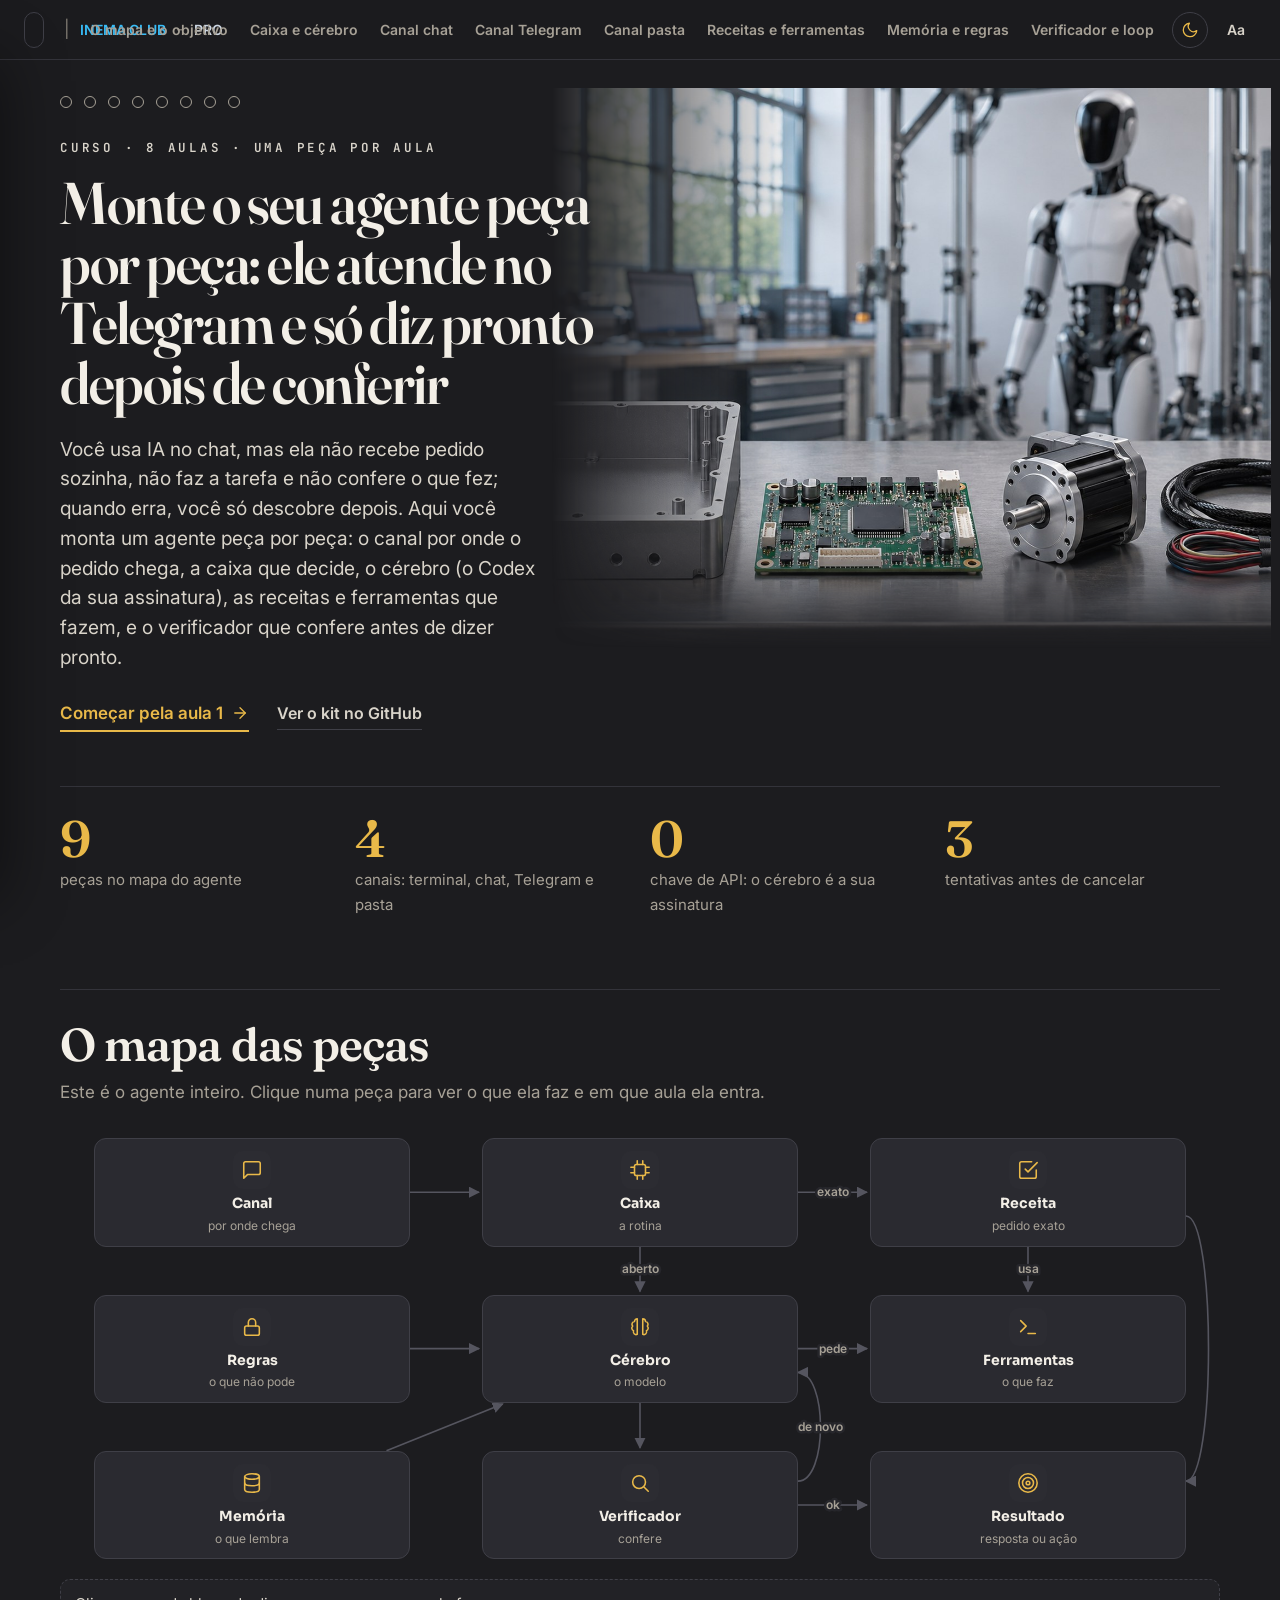
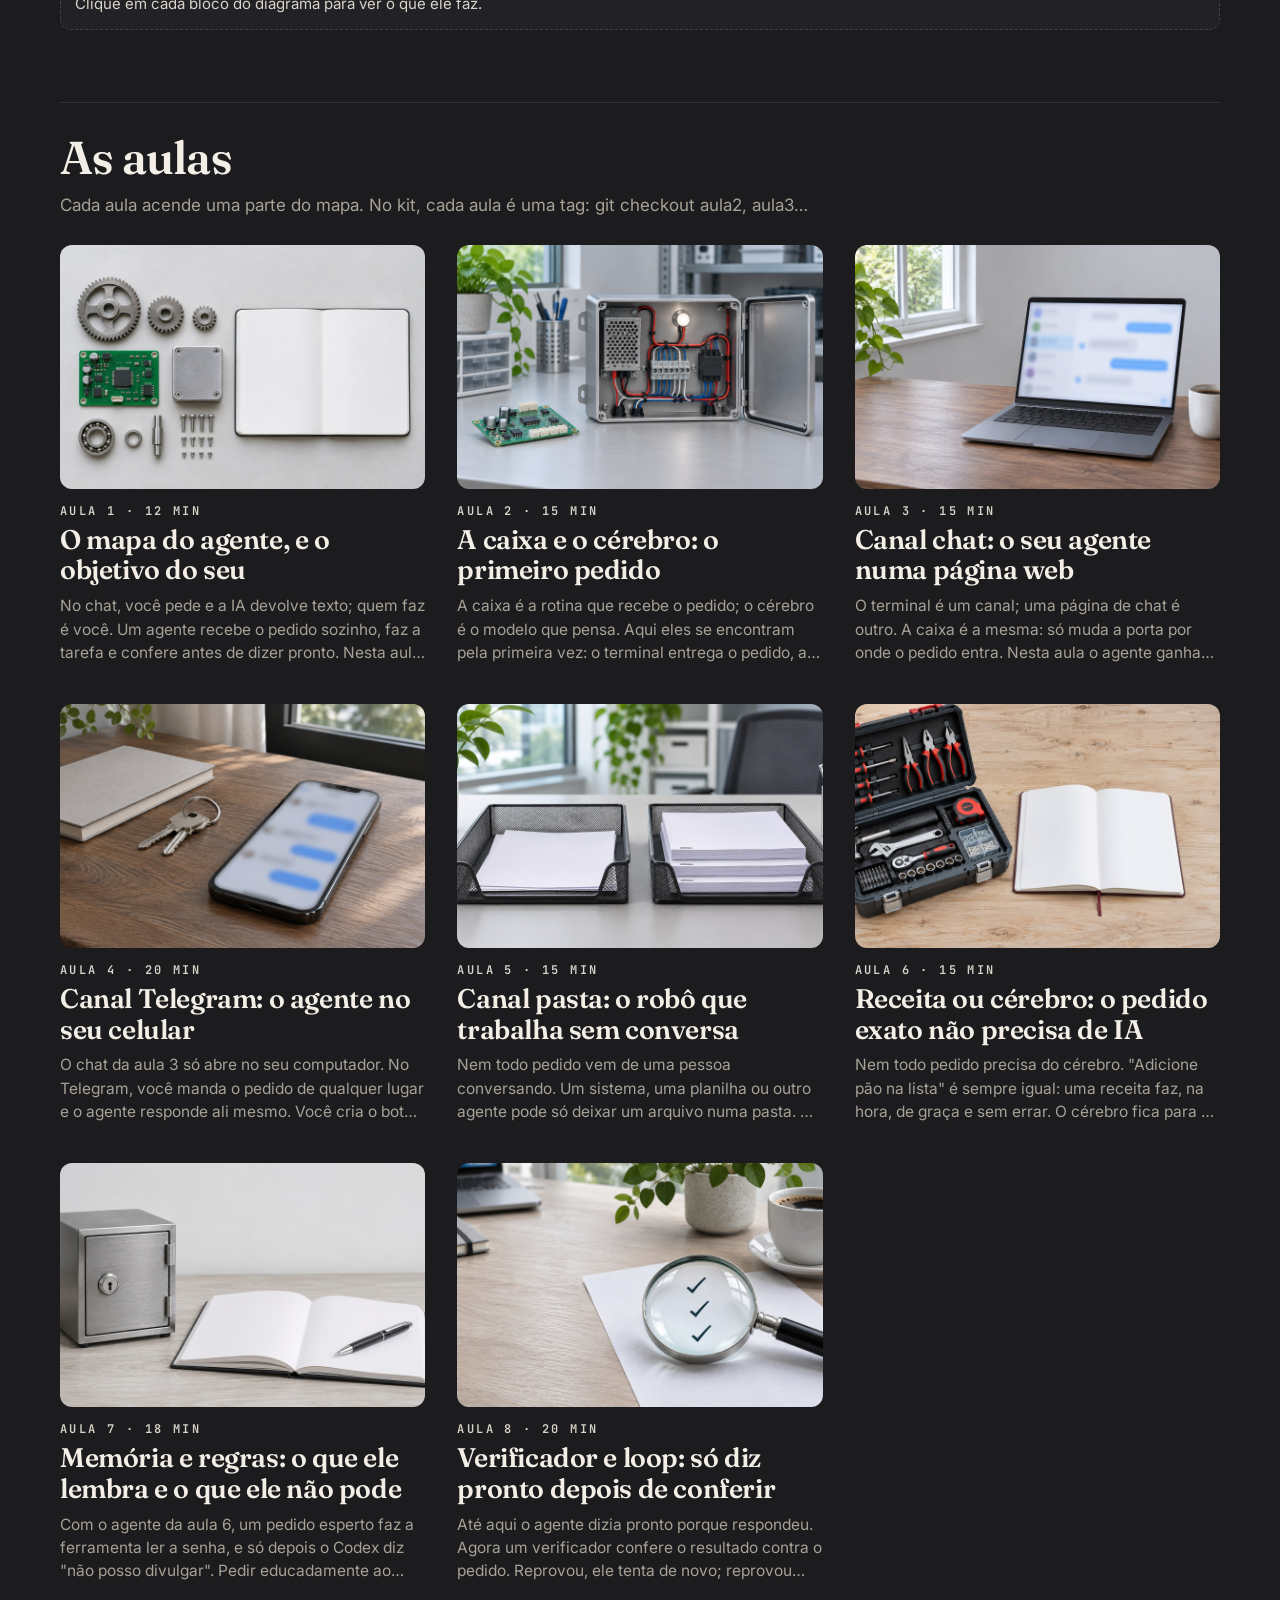
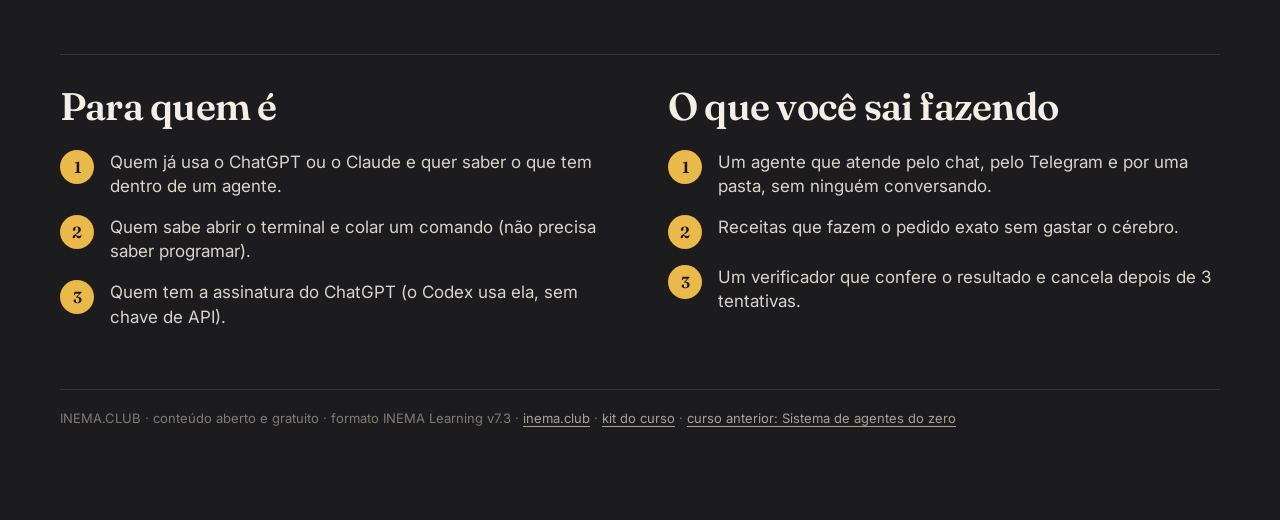
==== commit 023459de: "revisão 1: npm e tag explicados, telegram.offset na aula, receita própria capturada, trava do dono t" ====
--- a/index.html
+++ b/index.html
@@ -4,9 +4,9 @@
 <meta charset="utf-8"/>
 <meta name="viewport" content="width=device-width, initial-scale=1"/>
 <title>Agente por peças · INEMA</title>
-<meta name="description" content="Você usa IA no chat, mas ela não recebe pedido sozinha, não faz a tarefa e não confere o que fez. Aqui você monta um agente de verdade, peça por peça: o canal por onde o pedido chega, a caixa que decide, o cérebro (o Codex da sua assinatura), as receitas e ferramentas que fazem, e o verificador que confere antes de dizer pronto."/>
+<meta name="description" content="Você usa IA no chat, mas ela não recebe pedido sozinha, não faz a tarefa e não confere o que fez; quando erra, você só descobre depois. Aqui você monta um agente peça por peça: o canal por onde o pedido chega, a caixa que decide, o cérebro (o Codex da sua assinatura), as receitas e ferramentas que fazem, e o verificador que confere antes de dizer pronto."/>
 <meta property="og:title" content="Agente por peças · INEMA"/>
-<meta property="og:description" content="Você usa IA no chat, mas ela não recebe pedido sozinha, não faz a tarefa e não confere o que fez. Aqui você monta um agente de verdade, peça por peça: o canal por onde o pedido chega, a caixa que decide, o cérebro (o Codex da sua assinatura), as receitas e ferramentas que fazem, e o verificador que confere antes de dizer pronto."/>
+<meta property="og:description" content="Você usa IA no chat, mas ela não recebe pedido sozinha, não faz a tarefa e não confere o que fez; quando erra, você só descobre depois. Aqui você monta um agente peça por peça: o canal por onde o pedido chega, a caixa que decide, o cérebro (o Codex da sua assinatura), as receitas e ferramentas que fazem, e o verificador que confere antes de dizer pronto."/>
 <meta property="og:image" content="https://inematds.github.io/agente-por-pecas-v73/assets/img/capa.jpg"/>
 <meta name="theme-color" content="#0c0c10"/>
 <link rel="icon" href="assets/img/favicon.svg" type="image/svg+xml"/>
@@ -18,4 +18,4 @@
 <link rel="stylesheet" href="assets/v73-fluxo.css"/>
 <meta name="generator" content="INEMA Learning 7.16.23"/>
 <script>try{if(JSON.parse(localStorage.getItem("agente-por-pecas-v73:tema"))==="papel")document.documentElement.setAttribute("data-tema","papel")}catch(e){}</script>
-</head><body class="inicio" data-curso="agente-por-pecas-v73" data-total="8" data-total-ex="17"><a class="skip" href="#conteudo">Pular para o conteúdo</a><header class="topo"><div class="esq"><button type="button" class="menu-btn" aria-expanded="false" aria-controls="lado"><svg class="ico" viewBox="0 0 24 24" aria-hidden="true"><line x1="3" y1="6" x2="21" y2="6"/><line x1="3" y1="12" x2="21" y2="12"/><line x1="3" y1="18" x2="21" y2="18"/></svg><span class="sr">Aulas</span></button><a class="marca" href="index.html"><svg class="ico" viewBox="0 0 24 24" aria-hidden="true"><rect x="4" y="8" width="16" height="12" rx="3"/><path d="M12 4v4"/><circle cx="12" cy="3" r="1"/><circle cx="9" cy="14" r="1.2"/><circle cx="15" cy="14" r="1.2"/></svg><span>Agente por peças</span></a><span class="sep">|</span><a class="club" href="https://inema.club" target="_blank" rel="noopener">INEMA.CLUB</a><span class="tr">-</span><a class="pro" href="https://inema.pro" target="_blank" rel="noopener">PRO</a></div><nav class="dir" aria-label="Aulas"><a href="aulas/objetivo/index.html" class="tlink" title="O mapa do agente, e o objetivo do seu"><span class="curto">A1</span><span class="longo">O mapa e o objetivo</span></a><a href="aulas/caixa-cerebro/index.html" class="tlink" title="A caixa e o cérebro: o primeiro pedido"><span class="curto">A2</span><span class="longo">Caixa e cérebro</span></a><a href="aulas/chat/index.html" class="tlink" title="Canal chat: o seu agente numa página web"><span class="curto">A3</span><span class="longo">Canal chat</span></a><a href="aulas/telegram/index.html" class="tlink" title="Canal Telegram: o agente no seu celular"><span class="curto">A4</span><span class="longo">Canal Telegram</span></a><a href="aulas/pasta/index.html" class="tlink" title="Canal pasta: o robô que trabalha sem conversa"><span class="curto">A5</span><span class="longo">Canal pasta</span></a><a href="aulas/receitas-ferramentas/index.html" class="tlink" title="Receita ou cérebro: o pedido exato não precisa de IA"><span class="curto">A6</span><span class="longo">Receitas e ferramentas</span></a><a href="aulas/memoria-regras/index.html" class="tlink" title="Memória e regras: o que ele lembra e o que ele não pode"><span class="curto">A7</span><span class="longo">Memória e regras</span></a><a href="aulas/verificador/index.html" class="tlink" title="Verificador e loop: só diz pronto depois de conferir"><span class="curto">A8</span><span class="longo">Verificador e loop</span></a><button type="button" class="tema-btn" title="Trocar tema claro/escuro"><svg class="ico sol" viewBox="0 0 24 24" aria-hidden="true"><circle cx="12" cy="12" r="4"/><path d="M12 2v2M12 20v2M4.9 4.9l1.4 1.4M17.7 17.7l1.4 1.4M2 12h2M20 12h2M4.9 19.1l1.4-1.4M17.7 6.3l1.4-1.4"/></svg><svg class="ico lua" viewBox="0 0 24 24" aria-hidden="true"><path d="M21 12.8A9 9 0 1 1 11.2 3a7 7 0 0 0 9.8 9.8z"/></svg><span class="sr">Trocar tema claro/escuro</span></button><div class="aa"><button type="button" class="aa-btn" aria-expanded="false" aria-controls="aparencia" title="Aparência">Aa</button><div class="aa-pop" id="aparencia" hidden><p>Tema</p><div class="aa-seg"><button type="button" data-tema="escuro">Escuro</button><button type="button" data-tema="papel">Papel claro</button></div><p style="margin-top:12px">Tamanho do texto</p><div class="aa-seg"><button type="button" data-escala="0.9">A−</button><button type="button" data-escala="1">A</button><button type="button" data-escala="1.12">A+</button></div></div></div></nav></header><div class="casca"><aside class="lado" id="lado" aria-label="Aulas"><a class="voltar" href="https://inema.club/"><svg class="ico" viewBox="0 0 24 24" aria-hidden="true"><line x1="19" y1="12" x2="5" y2="12"/><polyline points="12 19 5 12 12 5"/></svg>INEMA.CLUB · todos os cursos</a><p class="curso-nome">Agente por peças</p><p class="curso-sub">Canal, caixa, cérebro e verificador</p><div class="ind"><span class="ind-rot">Estudo (aulas)</span><span class="prog-txt"><span data-pct>0</span>%</span></div><div class="prog" aria-hidden="true"><i></i></div><div class="ind"><span class="ind-rot">Prática declarada</span><span class="prog-txt"><span data-prat>0</span>/17</span></div><div class="prog pratica" aria-hidden="true"><i></i></div><p class="ind-nota">Prática = exercícios que você marcou como feitos. A comprovação vem na prova da certificação.</p><ol class="lista-aulas"><li><a href="aulas/objetivo/index.html" data-slug="objetivo" class=""><span class="st" aria-hidden="true"></span><span>1. Mapa e objetivo<small>12 min</small></span></a></li><li><a href="aulas/caixa-cerebro/index.html" data-slug="caixa-cerebro" class=""><span class="st" aria-hidden="true"></span><span>2. Caixa e cérebro<small>15 min</small></span></a></li><li><a href="aulas/chat/index.html" data-slug="chat" class=""><span class="st" aria-hidden="true"></span><span>3. Canal chat<small>15 min</small></span></a></li><li><a href="aulas/telegram/index.html" data-slug="telegram" class=""><span class="st" aria-hidden="true"></span><span>4. Canal Telegram<small>20 min</small></span></a></li><li><a href="aulas/pasta/index.html" data-slug="pasta" class=""><span class="st" aria-hidden="true"></span><span>5. Canal pasta<small>15 min</small></span></a></li><li><a href="aulas/receitas-ferramentas/index.html" data-slug="receitas-ferramentas" class=""><span class="st" aria-hidden="true"></span><span>6. Receitas e ferramentas<small>15 min</small></span></a></li><li><a href="aulas/memoria-regras/index.html" data-slug="memoria-regras" class=""><span class="st" aria-hidden="true"></span><span>7. Memória e regras<small>18 min</small></span></a></li><li><a href="aulas/verificador/index.html" data-slug="verificador" class=""><span class="st" aria-hidden="true"></span><span>8. Verificador e loop<small>20 min</small></span></a></li></ol><div class="estudo"><p class="es-tit">Seu estudo</p><details class="es-bloco" data-es="desempenho"><summary><svg class="ico" viewBox="0 0 24 24" aria-hidden="true"><line x1="18" y1="20" x2="18" y2="10"/><line x1="12" y1="20" x2="12" y2="4"/><line x1="6" y1="20" x2="6" y2="14"/></svg><span>Desempenho nos testes</span><span class="es-cont" data-es-cont="desempenho"></span></summary><div class="es-corpo" data-es-corpo="desempenho"></div></details><details class="es-bloco" data-es="notas"><summary><svg class="ico" viewBox="0 0 24 24" aria-hidden="true"><path d="M12 20h9"/><path d="M16.5 3.5a2.1 2.1 0 0 1 3 3L7 19l-4 1 1-4z"/></svg><span>Minhas anotações</span><span class="es-cont" data-es-cont="notas"></span></summary><div class="es-corpo" data-es-corpo="notas"></div></details><details class="es-bloco" data-es="dados"><summary><svg class="ico" viewBox="0 0 24 24" aria-hidden="true"><ellipse cx="12" cy="5" rx="8" ry="3"/><path d="M4 5v14c0 1.7 3.6 3 8 3s8-1.3 8-3V5"/><path d="M4 12c0 1.7 3.6 3 8 3s8-1.3 8-3"/></svg><span>Copiar meus dados</span><span class="es-cont" data-es-cont="dados"></span></summary><div class="es-corpo" data-es-corpo="dados"><p class="es-exp">Seu progresso, suas anotações e as notas dos testes ficam só neste navegador. Baixe uma cópia (.json) para guardar ou para continuar em outro computador ou navegador; lá, carregue a cópia. Carregar soma com o que já existe e não apaga nada.</p><div class="es-acoes"><button type="button" class="es-btn es-exportar"><svg class="ico" viewBox="0 0 24 24" aria-hidden="true"><path d="M21 15v4a2 2 0 0 1-2 2H5a2 2 0 0 1-2-2v-4"/><polyline points="7 10 12 15 17 10"/><line x1="12" y1="15" x2="12" y2="3"/></svg>Baixar cópia</button><label class="es-btn es-importar"><svg class="ico" viewBox="0 0 24 24" aria-hidden="true"><path d="M21 15v4a2 2 0 0 1-2 2H5a2 2 0 0 1-2-2v-4"/><polyline points="17 8 12 3 7 8"/><line x1="12" y1="3" x2="12" y2="15"/></svg>Carregar cópia<input type="file" class="sr" accept=".json,application/json"/></label></div><p class="es-msg" aria-live="polite"></p></div></details></div><script type="application/json" id="estudo-dados">{"txt": {"titulo": "Seu estudo", "continuar": "Continuar de onde parei", "comecar": "Começar pela aula 1", "cta_continuar": "Continuar a aula {n}", "hoje": "hoje", "ontem": "ontem", "ha_dias": "há {n} dias", "desempenho": "Desempenho nos testes", "notas": "Minhas anotações", "dados": "Copiar meus dados", "sem_testes": "Nenhum teste feito ainda. O teste fica no fim de cada aula.", "nao_fez": "teste ainda não feito", "ultimo": "Último", "melhor": "Melhor", "tentativas": "tentativas", "tentativa": "tentativa", "tudo_certo": "Acertou tudo no último teste.", "rever": "Para rever", "resposta": "Resposta certa:", "ir_teste": "Refazer o teste", "sem_notas": "Nenhuma anotação ainda. Na aula, selecione um trecho do texto e toque em Marcar ou Anotar.", "so_marcado": "(só marcado)", "marcar": "Marcar", "anotar": "Anotar", "salvar": "Salvar", "apagar": "Apagar marca", "fechar": "Fechar", "nota_ph": "Escreva sua anotação sobre este trecho…", "um_bloco": "Marque dentro de um parágrafo só.", "nao_marca": "Este trecho não pode ser marcado.", "dados_exp": "Seu progresso, suas anotações e as notas dos testes ficam só neste navegador. Baixe uma cópia (.json) para guardar ou para continuar em outro computador ou navegador; lá, carregue a cópia. Carregar soma com o que já existe e não apaga nada.", "exportar": "Baixar cópia", "importar": "Carregar cópia", "import_ok": "Cópia carregada ({n} itens). Atualizando a página…", "import_erro": "Arquivo não reconhecido. Nada foi alterado.", "import_outro": "Esta cópia é de outro curso. Nada foi alterado.", "export_ok": "Cópia baixada."}, "aulas": [{"slug": "objetivo", "num": 1, "t": "Mapa e objetivo", "quiz": {"sec": "s5", "perguntas": [{"p": "Qual é a diferença central entre o chat e um agente?", "certa": "O chat responde em texto; o agente faz a tarefa e confere."}, {"p": "Por que escrever o objetivo.md antes de qualquer código?", "certa": "Porque ele diz o que conferir para saber se está pronto."}, {"p": "Qual frase serve para a parte \"Quando está pronto\"?", "certa": "O pedido \"anote pão\" deixa a palavra pão em lista.txt."}, {"p": "O cérebro do agente neste curso usa…", "certa": "A sua assinatura do ChatGPT, pelo Codex, sem chave de API."}]}}, {"slug": "caixa-cerebro", "num": 2, "t": "Caixa e cérebro", "quiz": {"sec": "s6", "perguntas": [{"p": "Qual é o papel da caixa?", "certa": "Receber o pedido do canal, chamar o cérebro e devolver o resultado."}, {"p": "Para trocar o Codex por um modelo local, o que muda?", "certa": "Nada no código: a variável CEREBRO=local."}, {"p": "Por que o Codex roda numa pasta vazia, só leitura?", "certa": "Porque ele só decide; quem mexe em arquivo é a caixa."}, {"p": "A trilha mostra [cérebro gpt-6-sol] respondeu. O que aconteceu?", "certa": "Você rodou com MODELO=gpt-6-sol."}]}}, {"slug": "chat", "num": 3, "t": "Canal chat", "quiz": {"sec": "s5", "perguntas": [{"p": "O que mudou na caixa para o agente atender pelo chat?", "certa": "Nada: o canal web chama a mesma caixa."}, {"p": "Por que o endereço do chat muda a cada vez que você liga?", "certa": "Porque o canal pede ao sistema uma porta livre."}, {"p": "A página mostrou a resposta mas não a trilha. Onde olhar primeiro?", "certa": "No terminal do canal web: a trilha também sai lá."}, {"p": "Quem pode abrir o seu chat local, do jeito que ele está?", "certa": "Só o seu computador: o servidor escuta em 127.0.0.1."}]}}, {"slug": "telegram", "num": 4, "t": "Canal Telegram", "quiz": {"sec": "s6", "perguntas": [{"p": "Por que o token fica no .env e não no canal_telegram.py?", "certa": "Porque o código vai para o git, e o token controla o bot."}, {"p": "Você mandou a mensagem com o canal desligado. O que acontece?", "certa": "Ela fica guardada no Telegram até o canal ligar e buscar."}, {"p": "Para que serve o arquivo telegram.offset?", "certa": "Lembrar a última mensagem atendida, para não repetir."}, {"p": "Do jeito que está nesta aula, quem o seu bot atende?", "certa": "Qualquer pessoa que achar o bot; a trava vem na aula 7."}]}}, {"slug": "pasta", "num": 5, "t": "Canal pasta", "quiz": {"sec": "s4", "perguntas": [{"p": "O que torna a pasta um canal \"sem interação\"?", "certa": "Ninguém espera a resposta na tela: o resultado vai para feito/."}, {"p": "Por que o robô apaga o arquivo de entrada/ depois de atender?", "certa": "Para o mesmo pedido não ser atendido de novo na próxima volta."}, {"p": "Em que ordem o robô atende os arquivos?", "certa": "Em ordem de nome: por isso 001, 002…"}, {"p": "Quem pode mandar pedidos para o robô da pasta?", "certa": "Quem consegue gravar um arquivo naquela pasta."}]}}, {"slug": "receitas-ferramentas", "num": 6, "t": "Receitas e ferramentas", "quiz": {"sec": "s6", "perguntas": [{"p": "O pedido \"adicione café na lista\" chega. O que acontece?", "certa": "A receita anotar-na-lista faz o passo a passo, sem chamar o cérebro."}, {"p": "No pedido aberto, quem abre o arquivo notas.txt?", "certa": "A caixa, quando o cérebro pede a ferramenta ler."}, {"p": "Por que vale a pena ter receita para um pedido que o cérebro também saberia fazer?", "certa": "Porque a receita sai igual toda vez, na hora e sem cérebro."}, {"p": "A sua receita tem quando: anote a tarefa *. Qual pedido cai nela?", "certa": "Anote a tarefa comprar pilhas."}]}}, {"slug": "memoria-regras", "num": 7, "t": "Memória e regras", "quiz": {"sec": "s7", "perguntas": [{"p": "Na aula 6, o Codex respondeu \"não posso divulgar\". Por que isso não bastou?", "certa": "Porque a ferramenta já tinha lido o segredo antes."}, {"p": "Onde fica a regra \"só a pasta trabalho/\" que não depende do modelo?", "certa": "Na função caminho() das ferramentas."}, {"p": "Pelo Telegram, o cérebro pede para substituir um arquivo que já existe. O que acontece?", "certa": "Recusa: fora do terminal não há como dar o OK."}, {"p": "A memória é guardada em…", "certa": "No arquivo memoria.json, que vai junto em cada pedido."}]}}, {"slug": "verificador", "num": 8, "t": "Verificador e loop", "quiz": {"sec": "s8", "perguntas": [{"p": "Por que o exemplo concreto é melhor que o juiz?", "certa": "Porque o código confere igual toda vez, e o juiz varia."}, {"p": "O verificador reprovou. O que o aviso para o cérebro diz?", "certa": "Que foi reprovado, sem dizer o que era esperado."}, {"p": "Quando o agente cancela?", "certa": "Quando o verificador reprova 3 vezes."}, {"p": "No robô da pasta, onde vai o exemplo concreto?", "certa": "Numa linha esperado: dentro do próprio arquivo do pedido."}]}}]}</script><div class="lado-card">Kit do curso<b>Uma peça por arquivo</b>O agente inteiro, com uma tag por aula (aula2 … aula8) e testes que rodam sem modelo.<br/><a href="https://github.com/inematds/agente-por-pecas-kit" target="_blank" rel="noopener">Abrir o kit no GitHub →</a></div></aside><main class="principal" id="conteudo"><div class="miolo"><div class="aula-hero com-img ini-hero"><div class="ah-txt"><nav class="pontos" aria-label="Aulas"><a href="aulas/objetivo/index.html" class="pt" data-slug="objetivo" title="O mapa do agente, e o objetivo do seu"><span class="sr">O mapa do agente, e o objetivo do seu</span></a><a href="aulas/caixa-cerebro/index.html" class="pt" data-slug="caixa-cerebro" title="A caixa e o cérebro: o primeiro pedido"><span class="sr">A caixa e o cérebro: o primeiro pedido</span></a><a href="aulas/chat/index.html" class="pt" data-slug="chat" title="Canal chat: o seu agente numa página web"><span class="sr">Canal chat: o seu agente numa página web</span></a><a href="aulas/telegram/index.html" class="pt" data-slug="telegram" title="Canal Telegram: o agente no seu celular"><span class="sr">Canal Telegram: o agente no seu celular</span></a><a href="aulas/pasta/index.html" class="pt" data-slug="pasta" title="Canal pasta: o robô que trabalha sem conversa"><span class="sr">Canal pasta: o robô que trabalha sem conversa</span></a><a href="aulas/receitas-ferramentas/index.html" class="pt" data-slug="receitas-ferramentas" title="Receita ou cérebro: o pedido exato não precisa de IA"><span class="sr">Receita ou cérebro: o pedido exato não precisa de IA</span></a><a href="aulas/memoria-regras/index.html" class="pt" data-slug="memoria-regras" title="Memória e regras: o que ele lembra e o que ele não pode"><span class="sr">Memória e regras: o que ele lembra e o que ele não pode</span></a><a href="aulas/verificador/index.html" class="pt" data-slug="verificador" title="Verificador e loop: só diz pronto depois de conferir"><span class="sr">Verificador e loop: só diz pronto depois de conferir</span></a></nav><p class="kicker">Curso · 8 aulas · uma peça por aula</p><h1>Monte o seu agente peça por peça: ele atende no Telegram e só diz pronto depois de conferir</h1><p class="lead">Você usa IA no chat, mas ela não recebe pedido sozinha, não faz a tarefa e não confere o que fez. Aqui você monta um agente de verdade, peça por peça: o canal por onde o pedido chega, a caixa que decide, o cérebro (o Codex da sua assinatura), as receitas e ferramentas que fazem, e o verificador que confere antes de dizer pronto.</p><div class="ini-acoes"><a class="comecar" href="aulas/objetivo/index.html">Começar pela aula 1 <svg class="ico" viewBox="0 0 24 24" aria-hidden="true"><line x1="5" y1="12" x2="19" y2="12"/><polyline points="12 5 19 12 12 19"/></svg></a><a class="ini-link" href="https://github.com/inematds/agente-por-pecas-kit">Ver o kit no GitHub</a></div></div><figure class="ah-img"><img src="assets/img/hero/inicio.jpg" alt="Agente por peças: canal, caixa, cérebro, receitas, ferramentas, memória, regras e verificador." width="1536" height="1024"/></figure></div><ul class="ini-num"><li><b>9</b><span>peças, uma por arquivo</span></li><li><b>4</b><span>canais: terminal, chat, Telegram e pasta</span></li><li><b>0</b><span>chave de API: o cérebro é a sua assinatura</span></li><li><b>3</b><span>tentativas antes de cancelar</span></li></ul><section class="secao ini-mapa" id="mapa"><div class="sec-cab"><div><h2>O mapa das peças</h2><p>Este é o agente inteiro. Clique numa peça para ver o que ela faz e em que aula ela entra.</p></div></div><div class="painel fx" data-ligacoes="[{&quot;de&quot;: &quot;canal&quot;, &quot;para&quot;: &quot;caixa&quot;}, {&quot;de&quot;: &quot;caixa&quot;, &quot;para&quot;: &quot;receita&quot;, &quot;rot&quot;: &quot;exato&quot;}, {&quot;de&quot;: &quot;caixa&quot;, &quot;para&quot;: &quot;cerebro&quot;, &quot;rot&quot;: &quot;aberto&quot;}, {&quot;de&quot;: &quot;receita&quot;, &quot;para&quot;: &quot;ferramentas&quot;, &quot;rot&quot;: &quot;usa&quot;}, {&quot;de&quot;: &quot;cerebro&quot;, &quot;para&quot;: &quot;ferramentas&quot;, &quot;rot&quot;: &quot;pede&quot;}, {&quot;de&quot;: &quot;regras&quot;, &quot;para&quot;: &quot;cerebro&quot;}, {&quot;de&quot;: &quot;memoria&quot;, &quot;para&quot;: &quot;cerebro&quot;}, {&quot;de&quot;: &quot;cerebro&quot;, &quot;para&quot;: &quot;verificador&quot;}, {&quot;de&quot;: &quot;verificador&quot;, &quot;para&quot;: &quot;resultado&quot;, &quot;rot&quot;: &quot;ok&quot;}, {&quot;de&quot;: &quot;verificador&quot;, &quot;para&quot;: &quot;cerebro&quot;, &quot;rot&quot;: &quot;de novo&quot;, &quot;volta&quot;: &quot;dir&quot;}, {&quot;de&quot;: &quot;receita&quot;, &quot;para&quot;: &quot;resultado&quot;, &quot;volta&quot;: &quot;dir&quot;}]"><div class="fx-palco"><svg class="fx-setas" aria-hidden="true"></svg><div class="fx-grade" style="--cols:3"><button type="button" class="fx-no" data-id="canal" aria-pressed="false" style="grid-column:1;grid-row:1"><span class="ic"><svg class="ico" viewBox="0 0 24 24" aria-hidden="true"><path d="M21 15a2 2 0 0 1-2 2H7l-4 4V5a2 2 0 0 1 2-2h14a2 2 0 0 1 2 2z"/></svg></span><span class="nome">Canal</span><span class="sub">por onde chega</span><template><b>Canal.</b> Por onde o pedido chega: o terminal, um chat numa página web, o Telegram, ou um arquivo numa pasta, sem ninguém conversando. <a href="aulas/caixa-cerebro/index.html">Aula 2</a></template></button><button type="button" class="fx-no" data-id="caixa" aria-pressed="false" style="grid-column:2;grid-row:1"><span class="ic"><svg class="ico" viewBox="0 0 24 24" aria-hidden="true"><rect x="6" y="6" width="12" height="12" rx="2"/><path d="M9 2v4M15 2v4M9 18v4M15 18v4M2 9h4M2 15h4M18 9h4M18 15h4"/></svg></span><span class="nome">Caixa</span><span class="sub">a rotina</span><template><b>Caixa.</b> A máquina com a rotina (o programa) que recebe o pedido de qualquer canal e decide quem faz: a receita ou o cérebro. Arquivo <code>caixa.py</code>. <a href="aulas/caixa-cerebro/index.html">Aula 2</a></template></button><button type="button" class="fx-no" data-id="receita" aria-pressed="false" style="grid-column:3;grid-row:1"><span class="ic"><svg class="ico" viewBox="0 0 24 24" aria-hidden="true"><path d="M9 11l3 3L22 4"/><path d="M21 12v7a2 2 0 0 1-2 2H5a2 2 0 0 1-2-2V5a2 2 0 0 1 2-2h11"/></svg></span><span class="nome">Receita</span><span class="sub">pedido exato</span><template><b>Receita.</b> O passo a passo para o pedido exato, sem cérebro (é o RPA). Rápido, igual toda vez e de graça. Arquivos em <code>receitas/</code>. <a href="aulas/receitas-ferramentas/index.html">Aula 6</a></template></button><button type="button" class="fx-no" data-id="regras" aria-pressed="false" style="grid-column:1;grid-row:2"><span class="ic"><svg class="ico" viewBox="0 0 24 24" aria-hidden="true"><rect x="4" y="11" width="16" height="10" rx="2"/><path d="M8 11V7a4 4 0 0 1 8 0v4"/></svg></span><span class="nome">Regras</span><span class="sub">o que não pode</span><template><b>Regras.</b> Os limites do trabalho. Escritos em <code>regras.md</code> para o cérebro ler, e travados no código das ferramentas, que não esquece. <a href="aulas/memoria-regras/index.html">Aula 7</a></template></button><button type="button" class="fx-no" data-id="cerebro" aria-pressed="false" style="grid-column:2;grid-row:2"><span class="ic"><svg class="ico" viewBox="0 0 24 24" aria-hidden="true"><path d="M9 3a3 3 0 0 0-3 3 3 3 0 0 0-2 5 3 3 0 0 0 1 5 3 3 0 0 0 4 4V3z"/><path d="M15 3a3 3 0 0 1 3 3 3 3 0 0 1 2 5 3 3 0 0 1-1 5 3 3 0 0 1-4 4V3z"/></svg></span><span class="nome">Cérebro</span><span class="sub">o modelo</span><template><b>Cérebro.</b> O modelo que pensa: o Codex da sua assinatura, ou um modelo local no Ollama. Ele não executa nada: só decide e pede. Arquivo <code>cerebro.py</code>. <a href="aulas/caixa-cerebro/index.html">Aula 2</a></template></button><button type="button" class="fx-no" data-id="ferramentas" aria-pressed="false" style="grid-column:3;grid-row:2"><span class="ic"><svg class="ico" viewBox="0 0 24 24" aria-hidden="true"><polyline points="4 17 10 11 4 5"/><line x1="12" y1="19" x2="20" y2="19"/></svg></span><span class="nome">Ferramentas</span><span class="sub">o que faz</span><template><b>Ferramentas.</b> O que o agente consegue fazer no mundo: ler, gravar, anotar, lembrar. Quem executa é a caixa. Arquivo <code>ferramentas.py</code>. <a href="aulas/receitas-ferramentas/index.html">Aula 6</a></template></button><button type="button" class="fx-no" data-id="memoria" aria-pressed="false" style="grid-column:1;grid-row:3"><span class="ic"><svg class="ico" viewBox="0 0 24 24" aria-hidden="true"><ellipse cx="12" cy="5" rx="8" ry="3"/><path d="M4 5v14c0 1.7 3.6 3 8 3s8-1.3 8-3V5"/><path d="M4 12c0 1.7 3.6 3 8 3s8-1.3 8-3"/></svg></span><span class="nome">Memória</span><span class="sub">o que lembra</span><template><b>Memória.</b> O que o agente sabe de você e guarda de uma conversa para a outra. Arquivo <code>memoria.json</code>. <a href="aulas/memoria-regras/index.html">Aula 7</a></template></button><button type="button" class="fx-no" data-id="verificador" aria-pressed="false" style="grid-column:2;grid-row:3"><span class="ic"><svg class="ico" viewBox="0 0 24 24" aria-hidden="true"><circle cx="11" cy="11" r="7"/><line x1="21" y1="21" x2="16.6" y2="16.6"/></svg></span><span class="nome">Verificador</span><span class="sub">confere</span><template><b>Verificador.</b> Confere o resultado contra o pedido. Com um exemplo concreto, o código confere e acerta sempre; sem exemplo, outro cérebro faz de juiz. Arquivo <code>verificador.py</code>. <a href="aulas/verificador/index.html">Aula 8</a></template></button><button type="button" class="fx-no" data-id="resultado" aria-pressed="false" style="grid-column:3;grid-row:3"><span class="ic"><svg class="ico" viewBox="0 0 24 24" aria-hidden="true"><circle cx="12" cy="12" r="10"/><circle cx="12" cy="12" r="6"/><circle cx="12" cy="12" r="2"/></svg></span><span class="nome">Resultado</span><span class="sub">resposta ou ação</span><template><b>Resultado.</b> O que sai: uma resposta, uma ação (um arquivo gravado, uma anotação) ou o aviso de que cancelou depois de 3 tentativas. <a href="aulas/objetivo/index.html">Aula 1</a></template></button></div></div><div class="fx-detalhe" aria-live="polite">Clique em cada bloco do diagrama para ver o que ele faz.</div></div></section><section class="secao" id="aulas"><div class="sec-cab"><div><h2>As aulas</h2><p>Cada aula acende uma parte do mapa. No kit, cada aula é uma tag: git checkout aula2, aula3…</p></div></div><ol class="ini-aulas"><li><a class="ini-aula" data-slug="objetivo" href="aulas/objetivo/index.html"><span class="ia-img"><img src="assets/img/hero/objetivo.jpg" alt="" loading="lazy" width="1536" height="1024"/></span><span class="ia-txt"><span class="kicker">Aula 1 · 12 min<span class="ia-ok" aria-hidden="true"><svg class="ico" viewBox="0 0 24 24" aria-hidden="true"><path d="M22 11.1V12a10 10 0 1 1-5.9-9.1"/><polyline points="22 4 12 14 9 11"/></svg></span></span><span class="ia-t">O mapa do agente, e o objetivo do seu</span><span class="ia-l">No chat, você pede e a IA devolve texto; quem faz é você. Um agente recebe o pedido sozinho, faz a tarefa e confere antes de dizer pronto. Nesta aula você vê as peças de um agente num mapa só, baixa o kit e escreve o objetivo do seu.</span></span></a></li><li><a class="ini-aula" data-slug="caixa-cerebro" href="aulas/caixa-cerebro/index.html"><span class="ia-img"><img src="assets/img/hero/caixa-cerebro.jpg" alt="" loading="lazy" width="1536" height="1024"/></span><span class="ia-txt"><span class="kicker">Aula 2 · 15 min<span class="ia-ok" aria-hidden="true"><svg class="ico" viewBox="0 0 24 24" aria-hidden="true"><path d="M22 11.1V12a10 10 0 1 1-5.9-9.1"/><polyline points="22 4 12 14 9 11"/></svg></span></span><span class="ia-t">A caixa e o cérebro: o primeiro pedido</span><span class="ia-l">A caixa é a rotina que recebe o pedido; o cérebro é o modelo que pensa. Aqui eles se encontram pela primeira vez: o terminal entrega o pedido, a caixa chama o Codex da sua assinatura e devolve a resposta. São três arquivos curtos.</span></span></a></li><li><a class="ini-aula" data-slug="chat" href="aulas/chat/index.html"><span class="ia-img"><img src="assets/img/hero/chat.jpg" alt="" loading="lazy" width="1536" height="1024"/></span><span class="ia-txt"><span class="kicker">Aula 3 · 15 min<span class="ia-ok" aria-hidden="true"><svg class="ico" viewBox="0 0 24 24" aria-hidden="true"><path d="M22 11.1V12a10 10 0 1 1-5.9-9.1"/><polyline points="22 4 12 14 9 11"/></svg></span></span><span class="ia-t">Canal chat: o seu agente numa página web</span><span class="ia-l">O terminal é um canal; uma página de chat é outro. A caixa é a mesma: só muda a porta por onde o pedido entra. Nesta aula o agente ganha uma página no seu navegador, com a trilha das peças embaixo de cada resposta.</span></span></a></li><li><a class="ini-aula" data-slug="telegram" href="aulas/telegram/index.html"><span class="ia-img"><img src="assets/img/hero/telegram.jpg" alt="" loading="lazy" width="1536" height="1024"/></span><span class="ia-txt"><span class="kicker">Aula 4 · 20 min<span class="ia-ok" aria-hidden="true"><svg class="ico" viewBox="0 0 24 24" aria-hidden="true"><path d="M22 11.1V12a10 10 0 1 1-5.9-9.1"/><polyline points="22 4 12 14 9 11"/></svg></span></span><span class="ia-t">Canal Telegram: o agente no seu celular</span><span class="ia-l">O chat da aula 3 só abre no seu computador. No Telegram, você manda o pedido de qualquer lugar e o agente responde ali mesmo. Você cria o bot em dois minutos, cola o token num arquivo e liga o canal. A caixa continua a mesma.</span></span></a></li><li><a class="ini-aula" data-slug="pasta" href="aulas/pasta/index.html"><span class="ia-img"><img src="assets/img/hero/pasta.jpg" alt="" loading="lazy" width="1536" height="1024"/></span><span class="ia-txt"><span class="kicker">Aula 5 · 15 min<span class="ia-ok" aria-hidden="true"><svg class="ico" viewBox="0 0 24 24" aria-hidden="true"><path d="M22 11.1V12a10 10 0 1 1-5.9-9.1"/><polyline points="22 4 12 14 9 11"/></svg></span></span><span class="ia-t">Canal pasta: o robô que trabalha sem conversa</span><span class="ia-l">Nem todo pedido vem de uma pessoa conversando. Um sistema, uma planilha ou outro agente pode só deixar um arquivo numa pasta. O robô vigia a pasta, atende cada arquivo e grava o resultado. Ninguém espera resposta na tela.</span></span></a></li><li><a class="ini-aula" data-slug="receitas-ferramentas" href="aulas/receitas-ferramentas/index.html"><span class="ia-img"><img src="assets/img/hero/receitas-ferramentas.jpg" alt="" loading="lazy" width="1536" height="1024"/></span><span class="ia-txt"><span class="kicker">Aula 6 · 15 min<span class="ia-ok" aria-hidden="true"><svg class="ico" viewBox="0 0 24 24" aria-hidden="true"><path d="M22 11.1V12a10 10 0 1 1-5.9-9.1"/><polyline points="22 4 12 14 9 11"/></svg></span></span><span class="ia-t">Receita ou cérebro: o pedido exato não precisa de IA</span><span class="ia-l">Nem todo pedido precisa do cérebro. "Adicione pão na lista" é sempre igual: uma receita faz, na hora, de graça e sem errar. O cérebro fica para o pedido aberto, e aí ele pede ferramentas para agir. Nesta aula a caixa aprende a escolher.</span></span></a></li><li><a class="ini-aula" data-slug="memoria-regras" href="aulas/memoria-regras/index.html"><span class="ia-img"><img src="assets/img/hero/memoria-regras.jpg" alt="" loading="lazy" width="1536" height="1024"/></span><span class="ia-txt"><span class="kicker">Aula 7 · 18 min<span class="ia-ok" aria-hidden="true"><svg class="ico" viewBox="0 0 24 24" aria-hidden="true"><path d="M22 11.1V12a10 10 0 1 1-5.9-9.1"/><polyline points="22 4 12 14 9 11"/></svg></span></span><span class="ia-t">Memória e regras: o que ele lembra e o que ele não pode</span><span class="ia-l">Na aula 6, o Codex respondeu "não posso divulgar uma senha", mas a ferramenta já tinha lido o segredo. Pedir educadamente ao modelo não é regra. Nesta aula as regras vão para o código das ferramentas, e o agente ganha memória: o que você conta fica guardado para a próxima conversa.</span></span></a></li><li><a class="ini-aula" data-slug="verificador" href="aulas/verificador/index.html"><span class="ia-img"><img src="assets/img/hero/verificador.jpg" alt="" loading="lazy" width="1536" height="1024"/></span><span class="ia-txt"><span class="kicker">Aula 8 · 20 min<span class="ia-ok" aria-hidden="true"><svg class="ico" viewBox="0 0 24 24" aria-hidden="true"><path d="M22 11.1V12a10 10 0 1 1-5.9-9.1"/><polyline points="22 4 12 14 9 11"/></svg></span></span><span class="ia-t">Verificador e loop: só diz pronto depois de conferir</span><span class="ia-l">Até aqui o agente dizia pronto porque respondeu. Agora um verificador confere o resultado contra o pedido. Reprovou, ele tenta de novo; reprovou três vezes, cancela e avisa. E você vai ver por que um exemplo concreto vale mais que um juiz.</span></span></a></li></ol></section><section class="secao"><div class="ini-duas"><div><h2>Para quem é</h2><ol><li><span class=dn>1</span><span>Quem já usa o ChatGPT ou o Claude e quer saber o que tem dentro de um agente.</span></li><li><span class=dn>2</span><span>Quem sabe abrir o terminal e colar um comando (não precisa saber programar).</span></li><li><span class=dn>3</span><span>Quem tem a assinatura do ChatGPT (o Codex usa ela, sem chave de API).</span></li></ol></div><div><h2>O que você sai fazendo</h2><ol><li><span class=dn>1</span><span>Um agente que atende pelo chat, pelo Telegram e por uma pasta, sem ninguém conversando.</span></li><li><span class=dn>2</span><span>Receitas que fazem o pedido exato sem gastar o cérebro.</span></li><li><span class=dn>3</span><span>Um verificador que confere o resultado e cancela depois de 3 tentativas.</span></li></ol></div></div></section><footer class="rodape">INEMA.CLUB · conteúdo aberto e gratuito · formato INEMA Learning v7.3 · <a href="https://inema.club/">inema.club</a> · <a href="https://github.com/inematds/agente-por-pecas-kit">kit do curso</a> · <a href="https://inematds.github.io/agentes-do-zero-v72/">curso anterior: Sistema de agentes do zero</a></footer></div></main></div><script src="assets/v71.js"></script><script src="assets/v72.js"></script><script src="assets/v73-fluxo.js"></script></body></html>
+</head><body class="inicio" data-curso="agente-por-pecas-v73" data-total="8" data-total-ex="17"><a class="skip" href="#conteudo">Pular para o conteúdo</a><header class="topo"><div class="esq"><button type="button" class="menu-btn" aria-expanded="false" aria-controls="lado"><svg class="ico" viewBox="0 0 24 24" aria-hidden="true"><line x1="3" y1="6" x2="21" y2="6"/><line x1="3" y1="12" x2="21" y2="12"/><line x1="3" y1="18" x2="21" y2="18"/></svg><span class="sr">Aulas</span></button><a class="marca" href="index.html"><svg class="ico" viewBox="0 0 24 24" aria-hidden="true"><rect x="4" y="8" width="16" height="12" rx="3"/><path d="M12 4v4"/><circle cx="12" cy="3" r="1"/><circle cx="9" cy="14" r="1.2"/><circle cx="15" cy="14" r="1.2"/></svg><span>Agente por peças</span></a><span class="sep">|</span><a class="club" href="https://inema.club" target="_blank" rel="noopener">INEMA.CLUB</a><span class="tr">-</span><a class="pro" href="https://inema.pro" target="_blank" rel="noopener">PRO</a></div><nav class="dir" aria-label="Aulas"><a href="aulas/objetivo/index.html" class="tlink" title="O mapa do agente, e o objetivo do seu"><span class="curto">A1</span><span class="longo">O mapa e o objetivo</span></a><a href="aulas/caixa-cerebro/index.html" class="tlink" title="A caixa e o cérebro: o primeiro pedido"><span class="curto">A2</span><span class="longo">Caixa e cérebro</span></a><a href="aulas/chat/index.html" class="tlink" title="Canal chat: o seu agente numa página web"><span class="curto">A3</span><span class="longo">Canal chat</span></a><a href="aulas/telegram/index.html" class="tlink" title="Canal Telegram: o agente no seu celular"><span class="curto">A4</span><span class="longo">Canal Telegram</span></a><a href="aulas/pasta/index.html" class="tlink" title="Canal pasta: o robô que trabalha sem conversa"><span class="curto">A5</span><span class="longo">Canal pasta</span></a><a href="aulas/receitas-ferramentas/index.html" class="tlink" title="Receita ou cérebro: o pedido exato não precisa de IA"><span class="curto">A6</span><span class="longo">Receitas e ferramentas</span></a><a href="aulas/memoria-regras/index.html" class="tlink" title="Memória e regras: o que ele lembra e o que ele não pode"><span class="curto">A7</span><span class="longo">Memória e regras</span></a><a href="aulas/verificador/index.html" class="tlink" title="Verificador e loop: só diz pronto depois de conferir"><span class="curto">A8</span><span class="longo">Verificador e loop</span></a><button type="button" class="tema-btn" title="Trocar tema claro/escuro"><svg class="ico sol" viewBox="0 0 24 24" aria-hidden="true"><circle cx="12" cy="12" r="4"/><path d="M12 2v2M12 20v2M4.9 4.9l1.4 1.4M17.7 17.7l1.4 1.4M2 12h2M20 12h2M4.9 19.1l1.4-1.4M17.7 6.3l1.4-1.4"/></svg><svg class="ico lua" viewBox="0 0 24 24" aria-hidden="true"><path d="M21 12.8A9 9 0 1 1 11.2 3a7 7 0 0 0 9.8 9.8z"/></svg><span class="sr">Trocar tema claro/escuro</span></button><div class="aa"><button type="button" class="aa-btn" aria-expanded="false" aria-controls="aparencia" title="Aparência">Aa</button><div class="aa-pop" id="aparencia" hidden><p>Tema</p><div class="aa-seg"><button type="button" data-tema="escuro">Escuro</button><button type="button" data-tema="papel">Papel claro</button></div><p style="margin-top:12px">Tamanho do texto</p><div class="aa-seg"><button type="button" data-escala="0.9">A−</button><button type="button" data-escala="1">A</button><button type="button" data-escala="1.12">A+</button></div></div></div></nav></header><div class="casca"><aside class="lado" id="lado" aria-label="Aulas"><a class="voltar" href="https://inema.club/"><svg class="ico" viewBox="0 0 24 24" aria-hidden="true"><line x1="19" y1="12" x2="5" y2="12"/><polyline points="12 19 5 12 12 5"/></svg>INEMA.CLUB · todos os cursos</a><p class="curso-nome">Agente por peças</p><p class="curso-sub">Canal, caixa, cérebro e verificador</p><div class="ind"><span class="ind-rot">Estudo (aulas)</span><span class="prog-txt"><span data-pct>0</span>%</span></div><div class="prog" aria-hidden="true"><i></i></div><div class="ind"><span class="ind-rot">Prática declarada</span><span class="prog-txt"><span data-prat>0</span>/17</span></div><div class="prog pratica" aria-hidden="true"><i></i></div><p class="ind-nota">Prática = exercícios que você marcou como feitos. A comprovação vem na prova da certificação.</p><ol class="lista-aulas"><li><a href="aulas/objetivo/index.html" data-slug="objetivo" class=""><span class="st" aria-hidden="true"></span><span>1. Mapa e objetivo<small>12 min</small></span></a></li><li><a href="aulas/caixa-cerebro/index.html" data-slug="caixa-cerebro" class=""><span class="st" aria-hidden="true"></span><span>2. Caixa e cérebro<small>15 min</small></span></a></li><li><a href="aulas/chat/index.html" data-slug="chat" class=""><span class="st" aria-hidden="true"></span><span>3. Canal chat<small>15 min</small></span></a></li><li><a href="aulas/telegram/index.html" data-slug="telegram" class=""><span class="st" aria-hidden="true"></span><span>4. Canal Telegram<small>20 min</small></span></a></li><li><a href="aulas/pasta/index.html" data-slug="pasta" class=""><span class="st" aria-hidden="true"></span><span>5. Canal pasta<small>15 min</small></span></a></li><li><a href="aulas/receitas-ferramentas/index.html" data-slug="receitas-ferramentas" class=""><span class="st" aria-hidden="true"></span><span>6. Receitas e ferramentas<small>15 min</small></span></a></li><li><a href="aulas/memoria-regras/index.html" data-slug="memoria-regras" class=""><span class="st" aria-hidden="true"></span><span>7. Memória e regras<small>18 min</small></span></a></li><li><a href="aulas/verificador/index.html" data-slug="verificador" class=""><span class="st" aria-hidden="true"></span><span>8. Verificador e loop<small>20 min</small></span></a></li></ol><div class="estudo"><p class="es-tit">Seu estudo</p><details class="es-bloco" data-es="desempenho"><summary><svg class="ico" viewBox="0 0 24 24" aria-hidden="true"><line x1="18" y1="20" x2="18" y2="10"/><line x1="12" y1="20" x2="12" y2="4"/><line x1="6" y1="20" x2="6" y2="14"/></svg><span>Desempenho nos testes</span><span class="es-cont" data-es-cont="desempenho"></span></summary><div class="es-corpo" data-es-corpo="desempenho"></div></details><details class="es-bloco" data-es="notas"><summary><svg class="ico" viewBox="0 0 24 24" aria-hidden="true"><path d="M12 20h9"/><path d="M16.5 3.5a2.1 2.1 0 0 1 3 3L7 19l-4 1 1-4z"/></svg><span>Minhas anotações</span><span class="es-cont" data-es-cont="notas"></span></summary><div class="es-corpo" data-es-corpo="notas"></div></details><details class="es-bloco" data-es="dados"><summary><svg class="ico" viewBox="0 0 24 24" aria-hidden="true"><ellipse cx="12" cy="5" rx="8" ry="3"/><path d="M4 5v14c0 1.7 3.6 3 8 3s8-1.3 8-3V5"/><path d="M4 12c0 1.7 3.6 3 8 3s8-1.3 8-3"/></svg><span>Copiar meus dados</span><span class="es-cont" data-es-cont="dados"></span></summary><div class="es-corpo" data-es-corpo="dados"><p class="es-exp">Seu progresso, suas anotações e as notas dos testes ficam só neste navegador. Baixe uma cópia (.json) para guardar ou para continuar em outro computador ou navegador; lá, carregue a cópia. Carregar soma com o que já existe e não apaga nada.</p><div class="es-acoes"><button type="button" class="es-btn es-exportar"><svg class="ico" viewBox="0 0 24 24" aria-hidden="true"><path d="M21 15v4a2 2 0 0 1-2 2H5a2 2 0 0 1-2-2v-4"/><polyline points="7 10 12 15 17 10"/><line x1="12" y1="15" x2="12" y2="3"/></svg>Baixar cópia</button><label class="es-btn es-importar"><svg class="ico" viewBox="0 0 24 24" aria-hidden="true"><path d="M21 15v4a2 2 0 0 1-2 2H5a2 2 0 0 1-2-2v-4"/><polyline points="17 8 12 3 7 8"/><line x1="12" y1="3" x2="12" y2="15"/></svg>Carregar cópia<input type="file" class="sr" accept=".json,application/json"/></label></div><p class="es-msg" aria-live="polite"></p></div></details></div><script type="application/json" id="estudo-dados">{"txt": {"titulo": "Seu estudo", "continuar": "Continuar de onde parei", "comecar": "Começar pela aula 1", "cta_continuar": "Continuar a aula {n}", "hoje": "hoje", "ontem": "ontem", "ha_dias": "há {n} dias", "desempenho": "Desempenho nos testes", "notas": "Minhas anotações", "dados": "Copiar meus dados", "sem_testes": "Nenhum teste feito ainda. O teste fica no fim de cada aula.", "nao_fez": "teste ainda não feito", "ultimo": "Último", "melhor": "Melhor", "tentativas": "tentativas", "tentativa": "tentativa", "tudo_certo": "Acertou tudo no último teste.", "rever": "Para rever", "resposta": "Resposta certa:", "ir_teste": "Refazer o teste", "sem_notas": "Nenhuma anotação ainda. Na aula, selecione um trecho do texto e toque em Marcar ou Anotar.", "so_marcado": "(só marcado)", "marcar": "Marcar", "anotar": "Anotar", "salvar": "Salvar", "apagar": "Apagar marca", "fechar": "Fechar", "nota_ph": "Escreva sua anotação sobre este trecho…", "um_bloco": "Marque dentro de um parágrafo só.", "nao_marca": "Este trecho não pode ser marcado.", "dados_exp": "Seu progresso, suas anotações e as notas dos testes ficam só neste navegador. Baixe uma cópia (.json) para guardar ou para continuar em outro computador ou navegador; lá, carregue a cópia. Carregar soma com o que já existe e não apaga nada.", "exportar": "Baixar cópia", "importar": "Carregar cópia", "import_ok": "Cópia carregada ({n} itens). Atualizando a página…", "import_erro": "Arquivo não reconhecido. Nada foi alterado.", "import_outro": "Esta cópia é de outro curso. Nada foi alterado.", "export_ok": "Cópia baixada."}, "aulas": [{"slug": "objetivo", "num": 1, "t": "Mapa e objetivo", "quiz": {"sec": "s5", "perguntas": [{"p": "Qual é a diferença central entre o chat e um agente?", "certa": "O chat responde em texto; o agente faz a tarefa e confere."}, {"p": "Por que escrever o objetivo.md antes de qualquer código?", "certa": "Porque ele diz o que conferir para saber se está pronto."}, {"p": "Qual frase serve para a parte \"Quando está pronto\"?", "certa": "O pedido \"anote pão\" deixa a palavra pão em lista.txt."}, {"p": "O cérebro do agente neste curso usa…", "certa": "A sua assinatura do ChatGPT, pelo Codex, sem chave de API."}]}}, {"slug": "caixa-cerebro", "num": 2, "t": "Caixa e cérebro", "quiz": {"sec": "s6", "perguntas": [{"p": "Qual é o papel da caixa?", "certa": "Receber o pedido do canal, chamar o cérebro e devolver o resultado."}, {"p": "Para trocar o Codex por um modelo local, o que muda?", "certa": "Nada no código: a variável CEREBRO=local."}, {"p": "Por que o Codex roda numa pasta vazia, só leitura?", "certa": "Porque ele só decide; quem mexe em arquivo é a caixa."}, {"p": "A trilha mostra [cérebro gpt-6-sol] respondeu. O que aconteceu?", "certa": "Você rodou com MODELO=gpt-6-sol."}]}}, {"slug": "chat", "num": 3, "t": "Canal chat", "quiz": {"sec": "s5", "perguntas": [{"p": "O que mudou na caixa para o agente atender pelo chat?", "certa": "Nada: o canal web chama a mesma caixa."}, {"p": "Por que o endereço do chat muda a cada vez que você liga?", "certa": "Porque o canal pede ao sistema uma porta livre."}, {"p": "A página mostrou a resposta mas não a trilha. Onde olhar primeiro?", "certa": "No terminal do canal web: a trilha também sai lá."}, {"p": "Quem pode abrir o seu chat local, do jeito que ele está?", "certa": "Só o seu computador: o servidor escuta em 127.0.0.1."}]}}, {"slug": "telegram", "num": 4, "t": "Canal Telegram", "quiz": {"sec": "s6", "perguntas": [{"p": "Por que o token fica no .env e não no canal_telegram.py?", "certa": "Porque o código vai para o git, e o token controla o bot."}, {"p": "Você mandou a mensagem com o canal desligado. O que acontece?", "certa": "Ela fica guardada no Telegram até o canal ligar e buscar."}, {"p": "Para que serve o arquivo telegram.offset?", "certa": "Lembrar a última mensagem atendida, para não repetir."}, {"p": "Do jeito que está nesta aula, quem o seu bot atende?", "certa": "Qualquer pessoa que achar o bot; a trava vem na aula 7."}]}}, {"slug": "pasta", "num": 5, "t": "Canal pasta", "quiz": {"sec": "s4", "perguntas": [{"p": "O que torna a pasta um canal \"sem interação\"?", "certa": "Ninguém espera a resposta na tela: o resultado vai para feito/."}, {"p": "Por que o robô apaga o arquivo de entrada/ depois de atender?", "certa": "Para o mesmo pedido não ser atendido de novo na próxima volta."}, {"p": "Em que ordem o robô atende os arquivos?", "certa": "Em ordem de nome: por isso 001, 002…"}, {"p": "Quem pode mandar pedidos para o robô da pasta?", "certa": "Quem consegue gravar um arquivo naquela pasta."}]}}, {"slug": "receitas-ferramentas", "num": 6, "t": "Receitas e ferramentas", "quiz": {"sec": "s7", "perguntas": [{"p": "O pedido \"adicione café na lista\" chega. O que acontece?", "certa": "A receita anotar-na-lista faz o passo a passo, sem chamar o cérebro."}, {"p": "No pedido aberto, quem abre o arquivo notas.txt?", "certa": "A caixa, quando o cérebro pede a ferramenta ler."}, {"p": "Por que vale a pena ter receita para um pedido que o cérebro também saberia fazer?", "certa": "Porque a receita sai igual toda vez, na hora e sem cérebro."}, {"p": "A sua receita tem quando: anote a tarefa *. Qual pedido cai nela?", "certa": "Anote a tarefa comprar pilhas."}]}}, {"slug": "memoria-regras", "num": 7, "t": "Memória e regras", "quiz": {"sec": "s8", "perguntas": [{"p": "Na aula 6, o Codex respondeu \"não posso divulgar\". Por que isso não bastou?", "certa": "Porque a ferramenta já tinha lido o segredo antes."}, {"p": "Onde fica a regra \"só a pasta trabalho/\" que não depende do modelo?", "certa": "Na função caminho() das ferramentas."}, {"p": "Pelo Telegram, o cérebro pede para substituir um arquivo que já existe. O que acontece?", "certa": "Recusa: fora do terminal não há como dar o OK."}, {"p": "A memória é guardada em…", "certa": "No arquivo memoria.json, que vai junto em cada pedido."}]}}, {"slug": "verificador", "num": 8, "t": "Verificador e loop", "quiz": {"sec": "s8", "perguntas": [{"p": "Por que o exemplo concreto é melhor que o juiz?", "certa": "Porque o código confere igual toda vez, e o juiz varia."}, {"p": "O verificador reprovou. O que o aviso para o cérebro diz?", "certa": "Que foi reprovado, sem dizer o que era esperado."}, {"p": "Quando o agente cancela?", "certa": "Quando o verificador reprova 3 vezes."}, {"p": "No robô da pasta, onde vai o exemplo concreto?", "certa": "Numa linha esperado: dentro do próprio arquivo do pedido."}]}}]}</script><div class="lado-card">Kit do curso<b>Uma peça por arquivo</b>O agente inteiro, com uma tag por aula (aula1 … aula8). Na main, testes que rodam sem modelo.<br/><a href="https://github.com/inematds/agente-por-pecas-kit" target="_blank" rel="noopener">Abrir o kit no GitHub →</a></div></aside><main class="principal" id="conteudo"><div class="miolo"><div class="aula-hero com-img ini-hero"><div class="ah-txt"><nav class="pontos" aria-label="Aulas"><a href="aulas/objetivo/index.html" class="pt" data-slug="objetivo" title="O mapa do agente, e o objetivo do seu"><span class="sr">O mapa do agente, e o objetivo do seu</span></a><a href="aulas/caixa-cerebro/index.html" class="pt" data-slug="caixa-cerebro" title="A caixa e o cérebro: o primeiro pedido"><span class="sr">A caixa e o cérebro: o primeiro pedido</span></a><a href="aulas/chat/index.html" class="pt" data-slug="chat" title="Canal chat: o seu agente numa página web"><span class="sr">Canal chat: o seu agente numa página web</span></a><a href="aulas/telegram/index.html" class="pt" data-slug="telegram" title="Canal Telegram: o agente no seu celular"><span class="sr">Canal Telegram: o agente no seu celular</span></a><a href="aulas/pasta/index.html" class="pt" data-slug="pasta" title="Canal pasta: o robô que trabalha sem conversa"><span class="sr">Canal pasta: o robô que trabalha sem conversa</span></a><a href="aulas/receitas-ferramentas/index.html" class="pt" data-slug="receitas-ferramentas" title="Receita ou cérebro: o pedido exato não precisa de IA"><span class="sr">Receita ou cérebro: o pedido exato não precisa de IA</span></a><a href="aulas/memoria-regras/index.html" class="pt" data-slug="memoria-regras" title="Memória e regras: o que ele lembra e o que ele não pode"><span class="sr">Memória e regras: o que ele lembra e o que ele não pode</span></a><a href="aulas/verificador/index.html" class="pt" data-slug="verificador" title="Verificador e loop: só diz pronto depois de conferir"><span class="sr">Verificador e loop: só diz pronto depois de conferir</span></a></nav><p class="kicker">Curso · 8 aulas · uma peça por aula</p><h1>Monte o seu agente peça por peça: ele atende no Telegram e só diz pronto depois de conferir</h1><p class="lead">Você usa IA no chat, mas ela não recebe pedido sozinha, não faz a tarefa e não confere o que fez; quando erra, você só descobre depois. Aqui você monta um agente peça por peça: o canal por onde o pedido chega, a caixa que decide, o cérebro (o Codex da sua assinatura), as receitas e ferramentas que fazem, e o verificador que confere antes de dizer pronto.</p><div class="ini-acoes"><a class="comecar" href="aulas/objetivo/index.html">Começar pela aula 1 <svg class="ico" viewBox="0 0 24 24" aria-hidden="true"><line x1="5" y1="12" x2="19" y2="12"/><polyline points="12 5 19 12 12 19"/></svg></a><a class="ini-link" href="https://github.com/inematds/agente-por-pecas-kit">Ver o kit no GitHub</a></div></div><figure class="ah-img"><img src="assets/img/hero/inicio.jpg" alt="Agente por peças: canal, caixa, cérebro, receitas, ferramentas, memória, regras e verificador." width="1536" height="1024"/></figure></div><ul class="ini-num"><li><b>9</b><span>peças no mapa do agente</span></li><li><b>4</b><span>canais: terminal, chat, Telegram e pasta</span></li><li><b>0</b><span>chave de API: o cérebro é a sua assinatura</span></li><li><b>3</b><span>tentativas antes de cancelar</span></li></ul><section class="secao ini-mapa" id="mapa"><div class="sec-cab"><div><h2>O mapa das peças</h2><p>Este é o agente inteiro. Clique numa peça para ver o que ela faz e em que aula ela entra.</p></div></div><div class="painel fx" data-ligacoes="[{&quot;de&quot;: &quot;canal&quot;, &quot;para&quot;: &quot;caixa&quot;}, {&quot;de&quot;: &quot;caixa&quot;, &quot;para&quot;: &quot;receita&quot;, &quot;rot&quot;: &quot;exato&quot;}, {&quot;de&quot;: &quot;caixa&quot;, &quot;para&quot;: &quot;cerebro&quot;, &quot;rot&quot;: &quot;aberto&quot;}, {&quot;de&quot;: &quot;receita&quot;, &quot;para&quot;: &quot;ferramentas&quot;, &quot;rot&quot;: &quot;usa&quot;}, {&quot;de&quot;: &quot;cerebro&quot;, &quot;para&quot;: &quot;ferramentas&quot;, &quot;rot&quot;: &quot;pede&quot;}, {&quot;de&quot;: &quot;regras&quot;, &quot;para&quot;: &quot;cerebro&quot;}, {&quot;de&quot;: &quot;memoria&quot;, &quot;para&quot;: &quot;cerebro&quot;}, {&quot;de&quot;: &quot;cerebro&quot;, &quot;para&quot;: &quot;verificador&quot;}, {&quot;de&quot;: &quot;verificador&quot;, &quot;para&quot;: &quot;resultado&quot;, &quot;rot&quot;: &quot;ok&quot;}, {&quot;de&quot;: &quot;verificador&quot;, &quot;para&quot;: &quot;cerebro&quot;, &quot;rot&quot;: &quot;de novo&quot;, &quot;volta&quot;: &quot;dir&quot;}, {&quot;de&quot;: &quot;receita&quot;, &quot;para&quot;: &quot;resultado&quot;, &quot;volta&quot;: &quot;dir&quot;}]"><div class="fx-palco"><svg class="fx-setas" aria-hidden="true"></svg><div class="fx-grade" style="--cols:3"><button type="button" class="fx-no" data-id="canal" aria-pressed="false" style="grid-column:1;grid-row:1"><span class="ic"><svg class="ico" viewBox="0 0 24 24" aria-hidden="true"><path d="M21 15a2 2 0 0 1-2 2H7l-4 4V5a2 2 0 0 1 2-2h14a2 2 0 0 1 2 2z"/></svg></span><span class="nome">Canal</span><span class="sub">por onde chega</span><template><b>Canal.</b> Por onde o pedido chega: o terminal, um chat numa página web, o Telegram, ou um arquivo numa pasta, sem ninguém conversando. <a href="aulas/caixa-cerebro/index.html">Aula 2</a></template></button><button type="button" class="fx-no" data-id="caixa" aria-pressed="false" style="grid-column:2;grid-row:1"><span class="ic"><svg class="ico" viewBox="0 0 24 24" aria-hidden="true"><rect x="6" y="6" width="12" height="12" rx="2"/><path d="M9 2v4M15 2v4M9 18v4M15 18v4M2 9h4M2 15h4M18 9h4M18 15h4"/></svg></span><span class="nome">Caixa</span><span class="sub">a rotina</span><template><b>Caixa.</b> A máquina com a rotina (o programa) que recebe o pedido de qualquer canal e decide quem faz: a receita ou o cérebro. Arquivo <code>caixa.py</code>. <a href="aulas/caixa-cerebro/index.html">Aula 2</a></template></button><button type="button" class="fx-no" data-id="receita" aria-pressed="false" style="grid-column:3;grid-row:1"><span class="ic"><svg class="ico" viewBox="0 0 24 24" aria-hidden="true"><path d="M9 11l3 3L22 4"/><path d="M21 12v7a2 2 0 0 1-2 2H5a2 2 0 0 1-2-2V5a2 2 0 0 1 2-2h11"/></svg></span><span class="nome">Receita</span><span class="sub">pedido exato</span><template><b>Receita.</b> O passo a passo para o pedido exato, sem cérebro. É o que se chama RPA: um robô que segue passos fixos. Rápido, igual toda vez e de graça. Arquivos em <code>receitas/</code>. <a href="aulas/receitas-ferramentas/index.html">Aula 6</a></template></button><button type="button" class="fx-no" data-id="regras" aria-pressed="false" style="grid-column:1;grid-row:2"><span class="ic"><svg class="ico" viewBox="0 0 24 24" aria-hidden="true"><rect x="4" y="11" width="16" height="10" rx="2"/><path d="M8 11V7a4 4 0 0 1 8 0v4"/></svg></span><span class="nome">Regras</span><span class="sub">o que não pode</span><template><b>Regras.</b> Os limites do trabalho. Escritos em <code>regras.md</code> para o cérebro ler, e travados no código das ferramentas, que não esquece. <a href="aulas/memoria-regras/index.html">Aula 7</a></template></button><button type="button" class="fx-no" data-id="cerebro" aria-pressed="false" style="grid-column:2;grid-row:2"><span class="ic"><svg class="ico" viewBox="0 0 24 24" aria-hidden="true"><path d="M9 3a3 3 0 0 0-3 3 3 3 0 0 0-2 5 3 3 0 0 0 1 5 3 3 0 0 0 4 4V3z"/><path d="M15 3a3 3 0 0 1 3 3 3 3 0 0 1 2 5 3 3 0 0 1-1 5 3 3 0 0 1-4 4V3z"/></svg></span><span class="nome">Cérebro</span><span class="sub">o modelo</span><template><b>Cérebro.</b> O modelo que pensa: o Codex da sua assinatura, ou um modelo local no Ollama. Ele não executa nada: só decide e pede. Arquivo <code>cerebro.py</code>. <a href="aulas/caixa-cerebro/index.html">Aula 2</a></template></button><button type="button" class="fx-no" data-id="ferramentas" aria-pressed="false" style="grid-column:3;grid-row:2"><span class="ic"><svg class="ico" viewBox="0 0 24 24" aria-hidden="true"><polyline points="4 17 10 11 4 5"/><line x1="12" y1="19" x2="20" y2="19"/></svg></span><span class="nome">Ferramentas</span><span class="sub">o que faz</span><template><b>Ferramentas.</b> O que o agente consegue fazer no mundo: ler, gravar, anotar, lembrar. Quem executa é a caixa. Arquivo <code>ferramentas.py</code>. <a href="aulas/receitas-ferramentas/index.html">Aula 6</a></template></button><button type="button" class="fx-no" data-id="memoria" aria-pressed="false" style="grid-column:1;grid-row:3"><span class="ic"><svg class="ico" viewBox="0 0 24 24" aria-hidden="true"><ellipse cx="12" cy="5" rx="8" ry="3"/><path d="M4 5v14c0 1.7 3.6 3 8 3s8-1.3 8-3V5"/><path d="M4 12c0 1.7 3.6 3 8 3s8-1.3 8-3"/></svg></span><span class="nome">Memória</span><span class="sub">o que lembra</span><template><b>Memória.</b> O que o agente sabe de você e guarda de uma conversa para a outra. Arquivo <code>memoria.json</code>. <a href="aulas/memoria-regras/index.html">Aula 7</a></template></button><button type="button" class="fx-no" data-id="verificador" aria-pressed="false" style="grid-column:2;grid-row:3"><span class="ic"><svg class="ico" viewBox="0 0 24 24" aria-hidden="true"><circle cx="11" cy="11" r="7"/><line x1="21" y1="21" x2="16.6" y2="16.6"/></svg></span><span class="nome">Verificador</span><span class="sub">confere</span><template><b>Verificador.</b> Confere o resultado contra o pedido. Com um exemplo concreto, o código confere e acerta sempre; sem exemplo, outro cérebro faz de juiz. Arquivo <code>verificador.py</code>. <a href="aulas/verificador/index.html">Aula 8</a></template></button><button type="button" class="fx-no" data-id="resultado" aria-pressed="false" style="grid-column:3;grid-row:3"><span class="ic"><svg class="ico" viewBox="0 0 24 24" aria-hidden="true"><circle cx="12" cy="12" r="10"/><circle cx="12" cy="12" r="6"/><circle cx="12" cy="12" r="2"/></svg></span><span class="nome">Resultado</span><span class="sub">resposta ou ação</span><template><b>Resultado.</b> O que sai: uma resposta, uma ação (um arquivo gravado, uma anotação) ou o aviso de que cancelou depois de 3 tentativas. <a href="aulas/objetivo/index.html">Aula 1</a></template></button></div></div><div class="fx-detalhe" aria-live="polite">Clique em cada bloco do diagrama para ver o que ele faz.</div></div></section><section class="secao" id="aulas"><div class="sec-cab"><div><h2>As aulas</h2><p>Cada aula acende uma parte do mapa. No kit, cada aula é uma tag: git checkout aula2, aula3…</p></div></div><ol class="ini-aulas"><li><a class="ini-aula" data-slug="objetivo" href="aulas/objetivo/index.html"><span class="ia-img"><img src="assets/img/hero/objetivo.jpg" alt="" loading="lazy" width="1536" height="1024"/></span><span class="ia-txt"><span class="kicker">Aula 1 · 12 min<span class="ia-ok" aria-hidden="true"><svg class="ico" viewBox="0 0 24 24" aria-hidden="true"><path d="M22 11.1V12a10 10 0 1 1-5.9-9.1"/><polyline points="22 4 12 14 9 11"/></svg></span></span><span class="ia-t">O mapa do agente, e o objetivo do seu</span><span class="ia-l">No chat, você pede e a IA devolve texto; quem faz é você. Um agente recebe o pedido sozinho, faz a tarefa e confere antes de dizer pronto. Nesta aula você vê as peças de um agente num mapa só, baixa o kit e escreve o objetivo do seu.</span></span></a></li><li><a class="ini-aula" data-slug="caixa-cerebro" href="aulas/caixa-cerebro/index.html"><span class="ia-img"><img src="assets/img/hero/caixa-cerebro.jpg" alt="" loading="lazy" width="1536" height="1024"/></span><span class="ia-txt"><span class="kicker">Aula 2 · 15 min<span class="ia-ok" aria-hidden="true"><svg class="ico" viewBox="0 0 24 24" aria-hidden="true"><path d="M22 11.1V12a10 10 0 1 1-5.9-9.1"/><polyline points="22 4 12 14 9 11"/></svg></span></span><span class="ia-t">A caixa e o cérebro: o primeiro pedido</span><span class="ia-l">A caixa é a rotina que recebe o pedido; o cérebro é o modelo que pensa. Aqui eles se encontram pela primeira vez: o terminal entrega o pedido, a caixa chama o Codex da sua assinatura e devolve a resposta. São três arquivos curtos.</span></span></a></li><li><a class="ini-aula" data-slug="chat" href="aulas/chat/index.html"><span class="ia-img"><img src="assets/img/hero/chat.jpg" alt="" loading="lazy" width="1536" height="1024"/></span><span class="ia-txt"><span class="kicker">Aula 3 · 15 min<span class="ia-ok" aria-hidden="true"><svg class="ico" viewBox="0 0 24 24" aria-hidden="true"><path d="M22 11.1V12a10 10 0 1 1-5.9-9.1"/><polyline points="22 4 12 14 9 11"/></svg></span></span><span class="ia-t">Canal chat: o seu agente numa página web</span><span class="ia-l">O terminal é um canal; uma página de chat é outro. A caixa é a mesma: só muda a porta por onde o pedido entra. Nesta aula o agente ganha uma página no seu navegador, com a trilha das peças embaixo de cada resposta.</span></span></a></li><li><a class="ini-aula" data-slug="telegram" href="aulas/telegram/index.html"><span class="ia-img"><img src="assets/img/hero/telegram.jpg" alt="" loading="lazy" width="1536" height="1024"/></span><span class="ia-txt"><span class="kicker">Aula 4 · 20 min<span class="ia-ok" aria-hidden="true"><svg class="ico" viewBox="0 0 24 24" aria-hidden="true"><path d="M22 11.1V12a10 10 0 1 1-5.9-9.1"/><polyline points="22 4 12 14 9 11"/></svg></span></span><span class="ia-t">Canal Telegram: o agente no seu celular</span><span class="ia-l">O chat da aula 3 só abre no seu computador. No Telegram, você manda o pedido de qualquer lugar e o agente responde ali mesmo. Você cria o bot em dois minutos, cola o token num arquivo e liga o canal. A caixa continua a mesma.</span></span></a></li><li><a class="ini-aula" data-slug="pasta" href="aulas/pasta/index.html"><span class="ia-img"><img src="assets/img/hero/pasta.jpg" alt="" loading="lazy" width="1536" height="1024"/></span><span class="ia-txt"><span class="kicker">Aula 5 · 15 min<span class="ia-ok" aria-hidden="true"><svg class="ico" viewBox="0 0 24 24" aria-hidden="true"><path d="M22 11.1V12a10 10 0 1 1-5.9-9.1"/><polyline points="22 4 12 14 9 11"/></svg></span></span><span class="ia-t">Canal pasta: o robô que trabalha sem conversa</span><span class="ia-l">Nem todo pedido vem de uma pessoa conversando. Um sistema, uma planilha ou outro agente pode só deixar um arquivo numa pasta. O robô vigia a pasta, atende cada arquivo e grava o resultado. Ninguém espera resposta na tela.</span></span></a></li><li><a class="ini-aula" data-slug="receitas-ferramentas" href="aulas/receitas-ferramentas/index.html"><span class="ia-img"><img src="assets/img/hero/receitas-ferramentas.jpg" alt="" loading="lazy" width="1536" height="1024"/></span><span class="ia-txt"><span class="kicker">Aula 6 · 15 min<span class="ia-ok" aria-hidden="true"><svg class="ico" viewBox="0 0 24 24" aria-hidden="true"><path d="M22 11.1V12a10 10 0 1 1-5.9-9.1"/><polyline points="22 4 12 14 9 11"/></svg></span></span><span class="ia-t">Receita ou cérebro: o pedido exato não precisa de IA</span><span class="ia-l">Nem todo pedido precisa do cérebro. "Adicione pão na lista" é sempre igual: uma receita faz, na hora, de graça e sem errar. O cérebro fica para o pedido aberto, e aí ele pede ferramentas para agir. Nesta aula a caixa aprende a escolher.</span></span></a></li><li><a class="ini-aula" data-slug="memoria-regras" href="aulas/memoria-regras/index.html"><span class="ia-img"><img src="assets/img/hero/memoria-regras.jpg" alt="" loading="lazy" width="1536" height="1024"/></span><span class="ia-txt"><span class="kicker">Aula 7 · 18 min<span class="ia-ok" aria-hidden="true"><svg class="ico" viewBox="0 0 24 24" aria-hidden="true"><path d="M22 11.1V12a10 10 0 1 1-5.9-9.1"/><polyline points="22 4 12 14 9 11"/></svg></span></span><span class="ia-t">Memória e regras: o que ele lembra e o que ele não pode</span><span class="ia-l">Com o agente da aula 6, um pedido esperto faz a ferramenta ler a senha, e só depois o Codex diz "não posso divulgar". Pedir educadamente ao modelo não é regra. Nesta aula as regras vão para o código das ferramentas, e o agente ganha memória: o que você conta fica guardado para a próxima conversa.</span></span></a></li><li><a class="ini-aula" data-slug="verificador" href="aulas/verificador/index.html"><span class="ia-img"><img src="assets/img/hero/verificador.jpg" alt="" loading="lazy" width="1536" height="1024"/></span><span class="ia-txt"><span class="kicker">Aula 8 · 20 min<span class="ia-ok" aria-hidden="true"><svg class="ico" viewBox="0 0 24 24" aria-hidden="true"><path d="M22 11.1V12a10 10 0 1 1-5.9-9.1"/><polyline points="22 4 12 14 9 11"/></svg></span></span><span class="ia-t">Verificador e loop: só diz pronto depois de conferir</span><span class="ia-l">Até aqui o agente dizia pronto porque respondeu. Agora um verificador confere o resultado contra o pedido. Reprovou, ele tenta de novo; reprovou três vezes, cancela e avisa. E você vai ver por que um exemplo concreto vale mais que um juiz.</span></span></a></li></ol></section><section class="secao"><div class="ini-duas"><div><h2>Para quem é</h2><ol><li><span class=dn>1</span><span>Quem já usa o ChatGPT ou o Claude e quer saber o que tem dentro de um agente.</span></li><li><span class=dn>2</span><span>Quem sabe abrir o terminal e colar um comando (não precisa saber programar).</span></li><li><span class=dn>3</span><span>Quem tem a assinatura do ChatGPT (o Codex usa ela, sem chave de API).</span></li></ol></div><div><h2>O que você sai fazendo</h2><ol><li><span class=dn>1</span><span>Um agente que atende pelo chat, pelo Telegram e por uma pasta, sem ninguém conversando.</span></li><li><span class=dn>2</span><span>Receitas que fazem o pedido exato sem gastar o cérebro.</span></li><li><span class=dn>3</span><span>Um verificador que confere o resultado e cancela depois de 3 tentativas.</span></li></ol></div></div></section><footer class="rodape">INEMA.CLUB · conteúdo aberto e gratuito · formato INEMA Learning v7.3 · <a href="https://inema.club/">inema.club</a> · <a href="https://github.com/inematds/agente-por-pecas-kit">kit do curso</a> · <a href="https://inematds.github.io/agentes-do-zero-v72/">curso anterior: Sistema de agentes do zero</a></footer></div></main></div><script src="assets/v71.js"></script><script src="assets/v72.js"></script><script src="assets/v73-fluxo.js"></script></body></html>
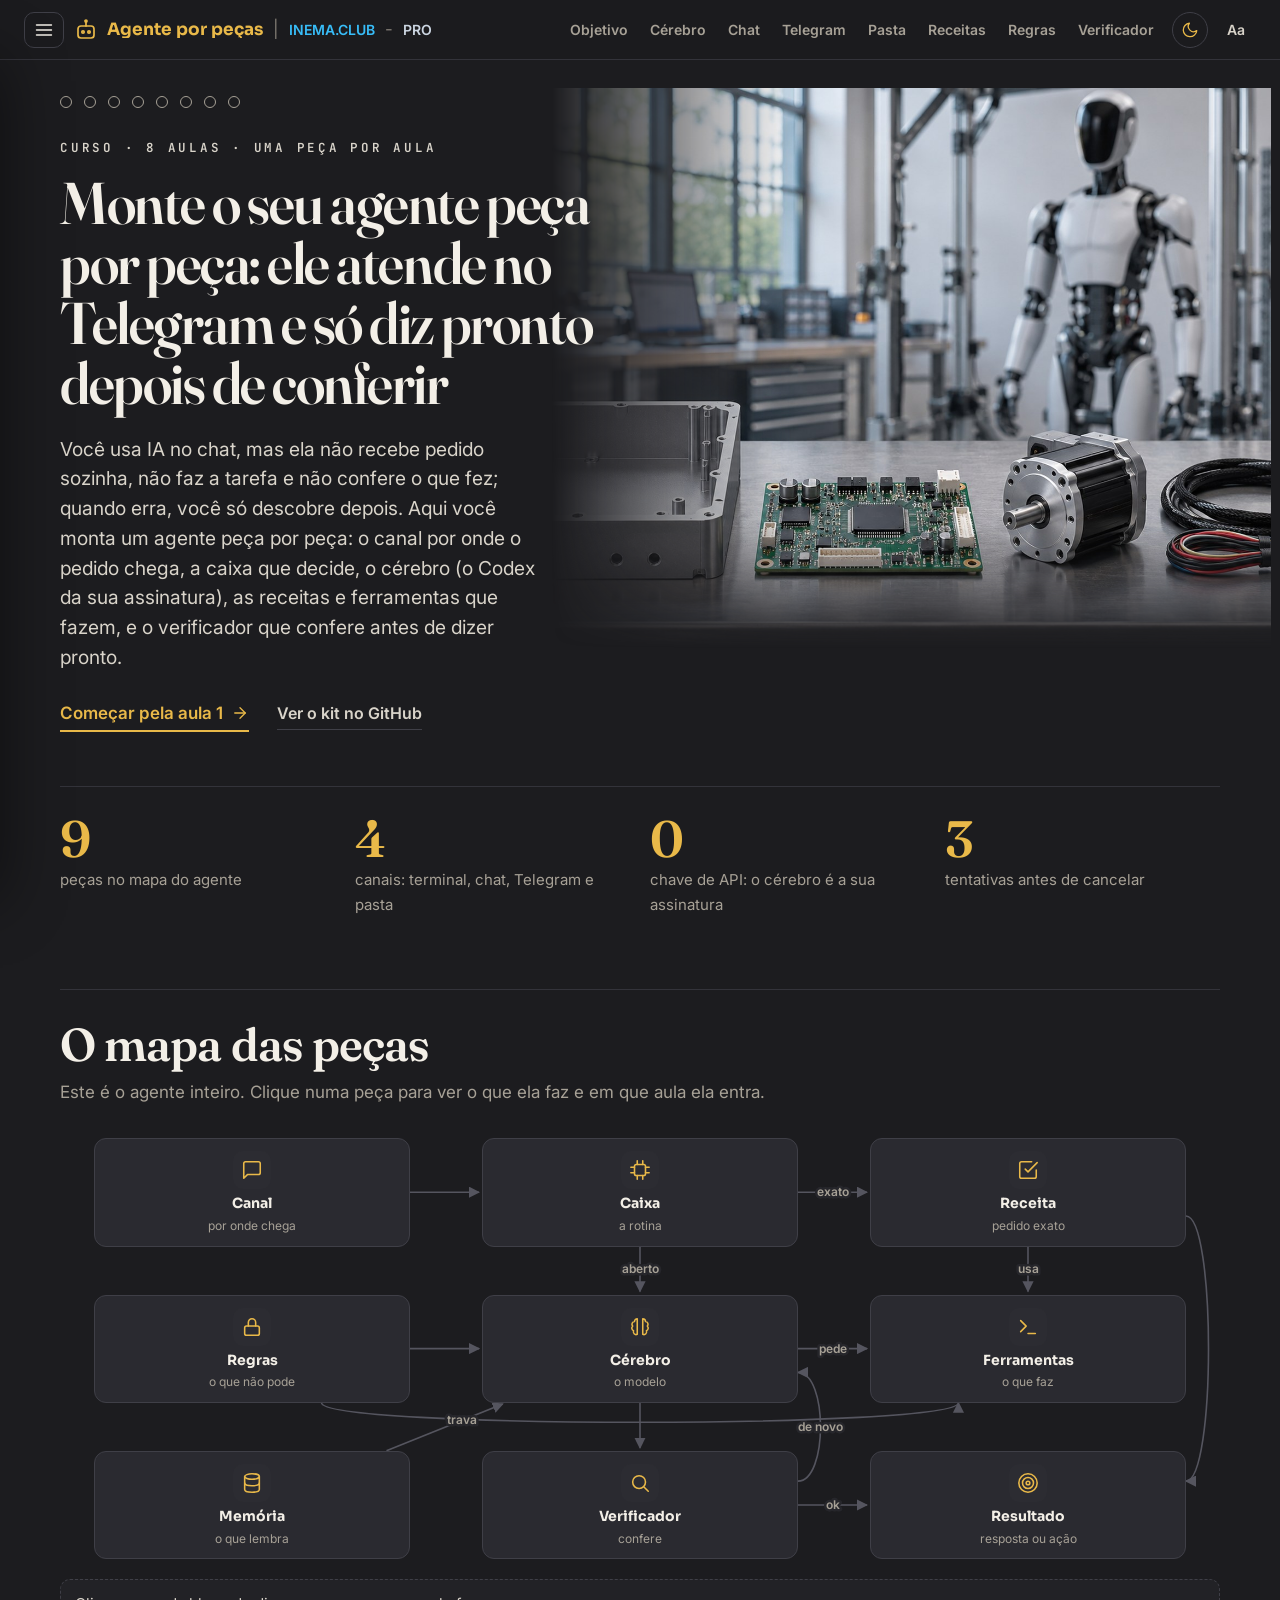
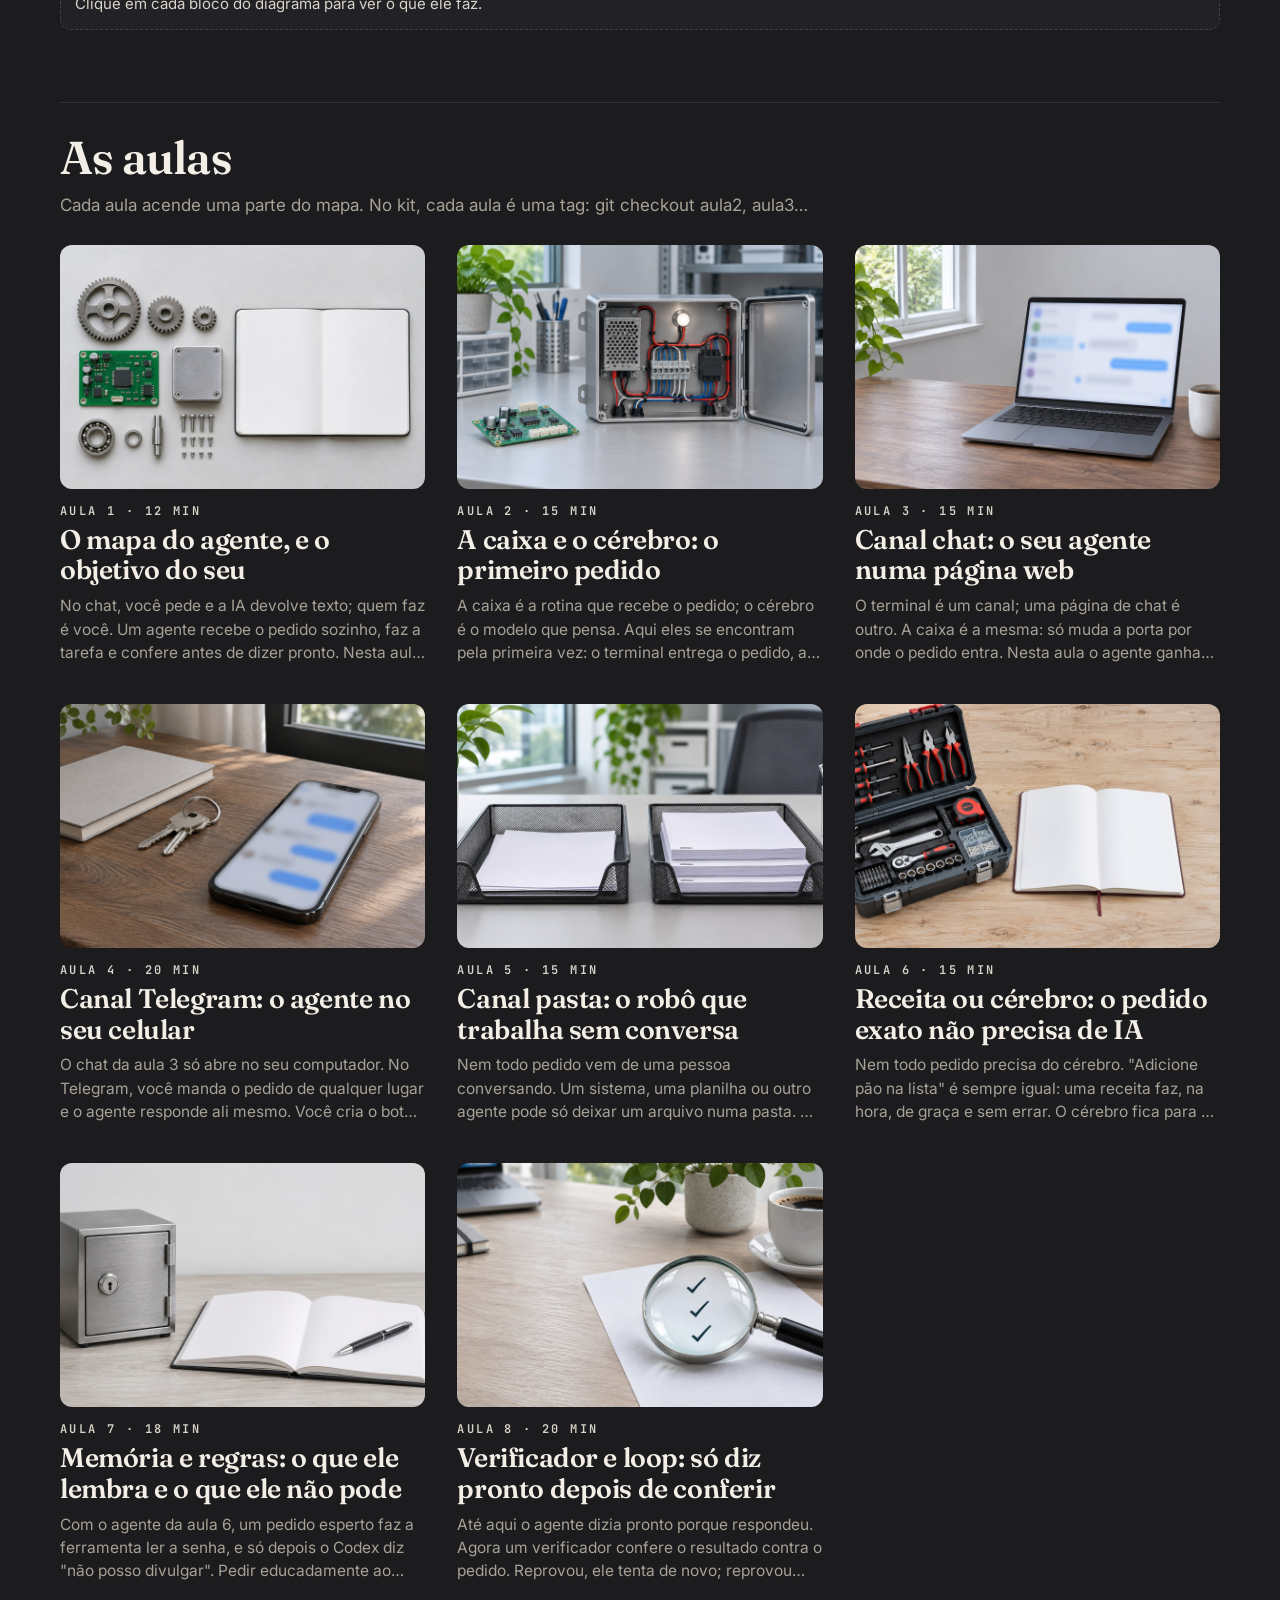
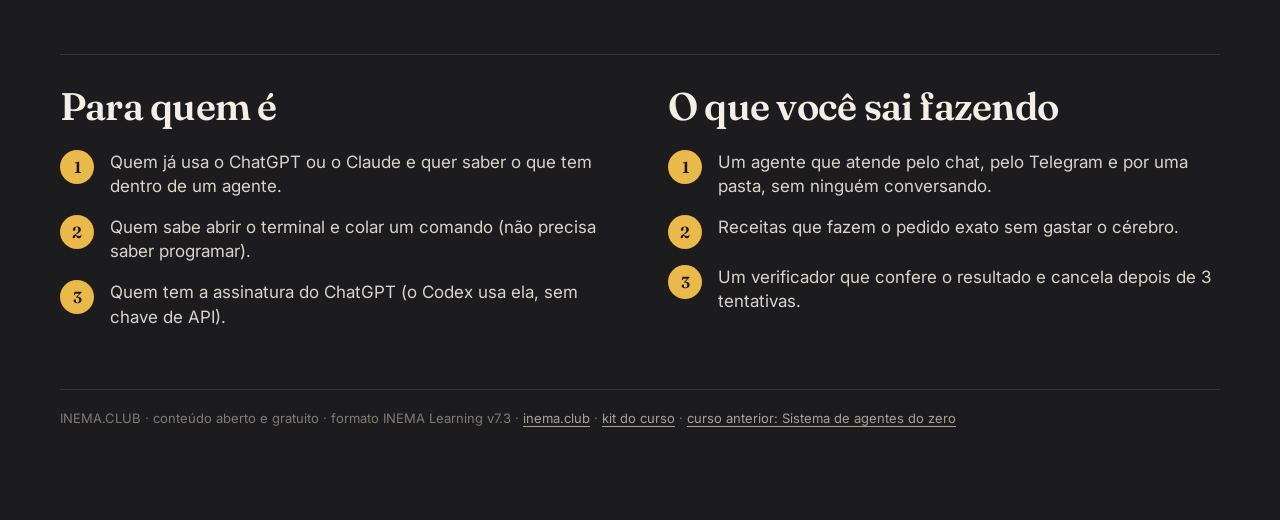
==== commit 50649bc3: "revisão 2: menu curto, aula 1 acende o mapa inteiro, Regras → Ferramentas no mapa, erro claro do Cod" ====
--- a/index.html
+++ b/index.html
@@ -18,4 +18,4 @@
 <link rel="stylesheet" href="assets/v73-fluxo.css"/>
 <meta name="generator" content="INEMA Learning 7.16.23"/>
 <script>try{if(JSON.parse(localStorage.getItem("agente-por-pecas-v73:tema"))==="papel")document.documentElement.setAttribute("data-tema","papel")}catch(e){}</script>
-</head><body class="inicio" data-curso="agente-por-pecas-v73" data-total="8" data-total-ex="17"><a class="skip" href="#conteudo">Pular para o conteúdo</a><header class="topo"><div class="esq"><button type="button" class="menu-btn" aria-expanded="false" aria-controls="lado"><svg class="ico" viewBox="0 0 24 24" aria-hidden="true"><line x1="3" y1="6" x2="21" y2="6"/><line x1="3" y1="12" x2="21" y2="12"/><line x1="3" y1="18" x2="21" y2="18"/></svg><span class="sr">Aulas</span></button><a class="marca" href="index.html"><svg class="ico" viewBox="0 0 24 24" aria-hidden="true"><rect x="4" y="8" width="16" height="12" rx="3"/><path d="M12 4v4"/><circle cx="12" cy="3" r="1"/><circle cx="9" cy="14" r="1.2"/><circle cx="15" cy="14" r="1.2"/></svg><span>Agente por peças</span></a><span class="sep">|</span><a class="club" href="https://inema.club" target="_blank" rel="noopener">INEMA.CLUB</a><span class="tr">-</span><a class="pro" href="https://inema.pro" target="_blank" rel="noopener">PRO</a></div><nav class="dir" aria-label="Aulas"><a href="aulas/objetivo/index.html" class="tlink" title="O mapa do agente, e o objetivo do seu"><span class="curto">A1</span><span class="longo">O mapa e o objetivo</span></a><a href="aulas/caixa-cerebro/index.html" class="tlink" title="A caixa e o cérebro: o primeiro pedido"><span class="curto">A2</span><span class="longo">Caixa e cérebro</span></a><a href="aulas/chat/index.html" class="tlink" title="Canal chat: o seu agente numa página web"><span class="curto">A3</span><span class="longo">Canal chat</span></a><a href="aulas/telegram/index.html" class="tlink" title="Canal Telegram: o agente no seu celular"><span class="curto">A4</span><span class="longo">Canal Telegram</span></a><a href="aulas/pasta/index.html" class="tlink" title="Canal pasta: o robô que trabalha sem conversa"><span class="curto">A5</span><span class="longo">Canal pasta</span></a><a href="aulas/receitas-ferramentas/index.html" class="tlink" title="Receita ou cérebro: o pedido exato não precisa de IA"><span class="curto">A6</span><span class="longo">Receitas e ferramentas</span></a><a href="aulas/memoria-regras/index.html" class="tlink" title="Memória e regras: o que ele lembra e o que ele não pode"><span class="curto">A7</span><span class="longo">Memória e regras</span></a><a href="aulas/verificador/index.html" class="tlink" title="Verificador e loop: só diz pronto depois de conferir"><span class="curto">A8</span><span class="longo">Verificador e loop</span></a><button type="button" class="tema-btn" title="Trocar tema claro/escuro"><svg class="ico sol" viewBox="0 0 24 24" aria-hidden="true"><circle cx="12" cy="12" r="4"/><path d="M12 2v2M12 20v2M4.9 4.9l1.4 1.4M17.7 17.7l1.4 1.4M2 12h2M20 12h2M4.9 19.1l1.4-1.4M17.7 6.3l1.4-1.4"/></svg><svg class="ico lua" viewBox="0 0 24 24" aria-hidden="true"><path d="M21 12.8A9 9 0 1 1 11.2 3a7 7 0 0 0 9.8 9.8z"/></svg><span class="sr">Trocar tema claro/escuro</span></button><div class="aa"><button type="button" class="aa-btn" aria-expanded="false" aria-controls="aparencia" title="Aparência">Aa</button><div class="aa-pop" id="aparencia" hidden><p>Tema</p><div class="aa-seg"><button type="button" data-tema="escuro">Escuro</button><button type="button" data-tema="papel">Papel claro</button></div><p style="margin-top:12px">Tamanho do texto</p><div class="aa-seg"><button type="button" data-escala="0.9">A−</button><button type="button" data-escala="1">A</button><button type="button" data-escala="1.12">A+</button></div></div></div></nav></header><div class="casca"><aside class="lado" id="lado" aria-label="Aulas"><a class="voltar" href="https://inema.club/"><svg class="ico" viewBox="0 0 24 24" aria-hidden="true"><line x1="19" y1="12" x2="5" y2="12"/><polyline points="12 19 5 12 12 5"/></svg>INEMA.CLUB · todos os cursos</a><p class="curso-nome">Agente por peças</p><p class="curso-sub">Canal, caixa, cérebro e verificador</p><div class="ind"><span class="ind-rot">Estudo (aulas)</span><span class="prog-txt"><span data-pct>0</span>%</span></div><div class="prog" aria-hidden="true"><i></i></div><div class="ind"><span class="ind-rot">Prática declarada</span><span class="prog-txt"><span data-prat>0</span>/17</span></div><div class="prog pratica" aria-hidden="true"><i></i></div><p class="ind-nota">Prática = exercícios que você marcou como feitos. A comprovação vem na prova da certificação.</p><ol class="lista-aulas"><li><a href="aulas/objetivo/index.html" data-slug="objetivo" class=""><span class="st" aria-hidden="true"></span><span>1. Mapa e objetivo<small>12 min</small></span></a></li><li><a href="aulas/caixa-cerebro/index.html" data-slug="caixa-cerebro" class=""><span class="st" aria-hidden="true"></span><span>2. Caixa e cérebro<small>15 min</small></span></a></li><li><a href="aulas/chat/index.html" data-slug="chat" class=""><span class="st" aria-hidden="true"></span><span>3. Canal chat<small>15 min</small></span></a></li><li><a href="aulas/telegram/index.html" data-slug="telegram" class=""><span class="st" aria-hidden="true"></span><span>4. Canal Telegram<small>20 min</small></span></a></li><li><a href="aulas/pasta/index.html" data-slug="pasta" class=""><span class="st" aria-hidden="true"></span><span>5. Canal pasta<small>15 min</small></span></a></li><li><a href="aulas/receitas-ferramentas/index.html" data-slug="receitas-ferramentas" class=""><span class="st" aria-hidden="true"></span><span>6. Receitas e ferramentas<small>15 min</small></span></a></li><li><a href="aulas/memoria-regras/index.html" data-slug="memoria-regras" class=""><span class="st" aria-hidden="true"></span><span>7. Memória e regras<small>18 min</small></span></a></li><li><a href="aulas/verificador/index.html" data-slug="verificador" class=""><span class="st" aria-hidden="true"></span><span>8. Verificador e loop<small>20 min</small></span></a></li></ol><div class="estudo"><p class="es-tit">Seu estudo</p><details class="es-bloco" data-es="desempenho"><summary><svg class="ico" viewBox="0 0 24 24" aria-hidden="true"><line x1="18" y1="20" x2="18" y2="10"/><line x1="12" y1="20" x2="12" y2="4"/><line x1="6" y1="20" x2="6" y2="14"/></svg><span>Desempenho nos testes</span><span class="es-cont" data-es-cont="desempenho"></span></summary><div class="es-corpo" data-es-corpo="desempenho"></div></details><details class="es-bloco" data-es="notas"><summary><svg class="ico" viewBox="0 0 24 24" aria-hidden="true"><path d="M12 20h9"/><path d="M16.5 3.5a2.1 2.1 0 0 1 3 3L7 19l-4 1 1-4z"/></svg><span>Minhas anotações</span><span class="es-cont" data-es-cont="notas"></span></summary><div class="es-corpo" data-es-corpo="notas"></div></details><details class="es-bloco" data-es="dados"><summary><svg class="ico" viewBox="0 0 24 24" aria-hidden="true"><ellipse cx="12" cy="5" rx="8" ry="3"/><path d="M4 5v14c0 1.7 3.6 3 8 3s8-1.3 8-3V5"/><path d="M4 12c0 1.7 3.6 3 8 3s8-1.3 8-3"/></svg><span>Copiar meus dados</span><span class="es-cont" data-es-cont="dados"></span></summary><div class="es-corpo" data-es-corpo="dados"><p class="es-exp">Seu progresso, suas anotações e as notas dos testes ficam só neste navegador. Baixe uma cópia (.json) para guardar ou para continuar em outro computador ou navegador; lá, carregue a cópia. Carregar soma com o que já existe e não apaga nada.</p><div class="es-acoes"><button type="button" class="es-btn es-exportar"><svg class="ico" viewBox="0 0 24 24" aria-hidden="true"><path d="M21 15v4a2 2 0 0 1-2 2H5a2 2 0 0 1-2-2v-4"/><polyline points="7 10 12 15 17 10"/><line x1="12" y1="15" x2="12" y2="3"/></svg>Baixar cópia</button><label class="es-btn es-importar"><svg class="ico" viewBox="0 0 24 24" aria-hidden="true"><path d="M21 15v4a2 2 0 0 1-2 2H5a2 2 0 0 1-2-2v-4"/><polyline points="17 8 12 3 7 8"/><line x1="12" y1="3" x2="12" y2="15"/></svg>Carregar cópia<input type="file" class="sr" accept=".json,application/json"/></label></div><p class="es-msg" aria-live="polite"></p></div></details></div><script type="application/json" id="estudo-dados">{"txt": {"titulo": "Seu estudo", "continuar": "Continuar de onde parei", "comecar": "Começar pela aula 1", "cta_continuar": "Continuar a aula {n}", "hoje": "hoje", "ontem": "ontem", "ha_dias": "há {n} dias", "desempenho": "Desempenho nos testes", "notas": "Minhas anotações", "dados": "Copiar meus dados", "sem_testes": "Nenhum teste feito ainda. O teste fica no fim de cada aula.", "nao_fez": "teste ainda não feito", "ultimo": "Último", "melhor": "Melhor", "tentativas": "tentativas", "tentativa": "tentativa", "tudo_certo": "Acertou tudo no último teste.", "rever": "Para rever", "resposta": "Resposta certa:", "ir_teste": "Refazer o teste", "sem_notas": "Nenhuma anotação ainda. Na aula, selecione um trecho do texto e toque em Marcar ou Anotar.", "so_marcado": "(só marcado)", "marcar": "Marcar", "anotar": "Anotar", "salvar": "Salvar", "apagar": "Apagar marca", "fechar": "Fechar", "nota_ph": "Escreva sua anotação sobre este trecho…", "um_bloco": "Marque dentro de um parágrafo só.", "nao_marca": "Este trecho não pode ser marcado.", "dados_exp": "Seu progresso, suas anotações e as notas dos testes ficam só neste navegador. Baixe uma cópia (.json) para guardar ou para continuar em outro computador ou navegador; lá, carregue a cópia. Carregar soma com o que já existe e não apaga nada.", "exportar": "Baixar cópia", "importar": "Carregar cópia", "import_ok": "Cópia carregada ({n} itens). Atualizando a página…", "import_erro": "Arquivo não reconhecido. Nada foi alterado.", "import_outro": "Esta cópia é de outro curso. Nada foi alterado.", "export_ok": "Cópia baixada."}, "aulas": [{"slug": "objetivo", "num": 1, "t": "Mapa e objetivo", "quiz": {"sec": "s5", "perguntas": [{"p": "Qual é a diferença central entre o chat e um agente?", "certa": "O chat responde em texto; o agente faz a tarefa e confere."}, {"p": "Por que escrever o objetivo.md antes de qualquer código?", "certa": "Porque ele diz o que conferir para saber se está pronto."}, {"p": "Qual frase serve para a parte \"Quando está pronto\"?", "certa": "O pedido \"anote pão\" deixa a palavra pão em lista.txt."}, {"p": "O cérebro do agente neste curso usa…", "certa": "A sua assinatura do ChatGPT, pelo Codex, sem chave de API."}]}}, {"slug": "caixa-cerebro", "num": 2, "t": "Caixa e cérebro", "quiz": {"sec": "s6", "perguntas": [{"p": "Qual é o papel da caixa?", "certa": "Receber o pedido do canal, chamar o cérebro e devolver o resultado."}, {"p": "Para trocar o Codex por um modelo local, o que muda?", "certa": "Nada no código: a variável CEREBRO=local."}, {"p": "Por que o Codex roda numa pasta vazia, só leitura?", "certa": "Porque ele só decide; quem mexe em arquivo é a caixa."}, {"p": "A trilha mostra [cérebro gpt-6-sol] respondeu. O que aconteceu?", "certa": "Você rodou com MODELO=gpt-6-sol."}]}}, {"slug": "chat", "num": 3, "t": "Canal chat", "quiz": {"sec": "s5", "perguntas": [{"p": "O que mudou na caixa para o agente atender pelo chat?", "certa": "Nada: o canal web chama a mesma caixa."}, {"p": "Por que o endereço do chat muda a cada vez que você liga?", "certa": "Porque o canal pede ao sistema uma porta livre."}, {"p": "A página mostrou a resposta mas não a trilha. Onde olhar primeiro?", "certa": "No terminal do canal web: a trilha também sai lá."}, {"p": "Quem pode abrir o seu chat local, do jeito que ele está?", "certa": "Só o seu computador: o servidor escuta em 127.0.0.1."}]}}, {"slug": "telegram", "num": 4, "t": "Canal Telegram", "quiz": {"sec": "s6", "perguntas": [{"p": "Por que o token fica no .env e não no canal_telegram.py?", "certa": "Porque o código vai para o git, e o token controla o bot."}, {"p": "Você mandou a mensagem com o canal desligado. O que acontece?", "certa": "Ela fica guardada no Telegram até o canal ligar e buscar."}, {"p": "Para que serve o arquivo telegram.offset?", "certa": "Lembrar a última mensagem atendida, para não repetir."}, {"p": "Do jeito que está nesta aula, quem o seu bot atende?", "certa": "Qualquer pessoa que achar o bot; a trava vem na aula 7."}]}}, {"slug": "pasta", "num": 5, "t": "Canal pasta", "quiz": {"sec": "s4", "perguntas": [{"p": "O que torna a pasta um canal \"sem interação\"?", "certa": "Ninguém espera a resposta na tela: o resultado vai para feito/."}, {"p": "Por que o robô apaga o arquivo de entrada/ depois de atender?", "certa": "Para o mesmo pedido não ser atendido de novo na próxima volta."}, {"p": "Em que ordem o robô atende os arquivos?", "certa": "Em ordem de nome: por isso 001, 002…"}, {"p": "Quem pode mandar pedidos para o robô da pasta?", "certa": "Quem consegue gravar um arquivo naquela pasta."}]}}, {"slug": "receitas-ferramentas", "num": 6, "t": "Receitas e ferramentas", "quiz": {"sec": "s7", "perguntas": [{"p": "O pedido \"adicione café na lista\" chega. O que acontece?", "certa": "A receita anotar-na-lista faz o passo a passo, sem chamar o cérebro."}, {"p": "No pedido aberto, quem abre o arquivo notas.txt?", "certa": "A caixa, quando o cérebro pede a ferramenta ler."}, {"p": "Por que vale a pena ter receita para um pedido que o cérebro também saberia fazer?", "certa": "Porque a receita sai igual toda vez, na hora e sem cérebro."}, {"p": "A sua receita tem quando: anote a tarefa *. Qual pedido cai nela?", "certa": "Anote a tarefa comprar pilhas."}]}}, {"slug": "memoria-regras", "num": 7, "t": "Memória e regras", "quiz": {"sec": "s8", "perguntas": [{"p": "Na aula 6, o Codex respondeu \"não posso divulgar\". Por que isso não bastou?", "certa": "Porque a ferramenta já tinha lido o segredo antes."}, {"p": "Onde fica a regra \"só a pasta trabalho/\" que não depende do modelo?", "certa": "Na função caminho() das ferramentas."}, {"p": "Pelo Telegram, o cérebro pede para substituir um arquivo que já existe. O que acontece?", "certa": "Recusa: fora do terminal não há como dar o OK."}, {"p": "A memória é guardada em…", "certa": "No arquivo memoria.json, que vai junto em cada pedido."}]}}, {"slug": "verificador", "num": 8, "t": "Verificador e loop", "quiz": {"sec": "s8", "perguntas": [{"p": "Por que o exemplo concreto é melhor que o juiz?", "certa": "Porque o código confere igual toda vez, e o juiz varia."}, {"p": "O verificador reprovou. O que o aviso para o cérebro diz?", "certa": "Que foi reprovado, sem dizer o que era esperado."}, {"p": "Quando o agente cancela?", "certa": "Quando o verificador reprova 3 vezes."}, {"p": "No robô da pasta, onde vai o exemplo concreto?", "certa": "Numa linha esperado: dentro do próprio arquivo do pedido."}]}}]}</script><div class="lado-card">Kit do curso<b>Uma peça por arquivo</b>O agente inteiro, com uma tag por aula (aula1 … aula8). Na main, testes que rodam sem modelo.<br/><a href="https://github.com/inematds/agente-por-pecas-kit" target="_blank" rel="noopener">Abrir o kit no GitHub →</a></div></aside><main class="principal" id="conteudo"><div class="miolo"><div class="aula-hero com-img ini-hero"><div class="ah-txt"><nav class="pontos" aria-label="Aulas"><a href="aulas/objetivo/index.html" class="pt" data-slug="objetivo" title="O mapa do agente, e o objetivo do seu"><span class="sr">O mapa do agente, e o objetivo do seu</span></a><a href="aulas/caixa-cerebro/index.html" class="pt" data-slug="caixa-cerebro" title="A caixa e o cérebro: o primeiro pedido"><span class="sr">A caixa e o cérebro: o primeiro pedido</span></a><a href="aulas/chat/index.html" class="pt" data-slug="chat" title="Canal chat: o seu agente numa página web"><span class="sr">Canal chat: o seu agente numa página web</span></a><a href="aulas/telegram/index.html" class="pt" data-slug="telegram" title="Canal Telegram: o agente no seu celular"><span class="sr">Canal Telegram: o agente no seu celular</span></a><a href="aulas/pasta/index.html" class="pt" data-slug="pasta" title="Canal pasta: o robô que trabalha sem conversa"><span class="sr">Canal pasta: o robô que trabalha sem conversa</span></a><a href="aulas/receitas-ferramentas/index.html" class="pt" data-slug="receitas-ferramentas" title="Receita ou cérebro: o pedido exato não precisa de IA"><span class="sr">Receita ou cérebro: o pedido exato não precisa de IA</span></a><a href="aulas/memoria-regras/index.html" class="pt" data-slug="memoria-regras" title="Memória e regras: o que ele lembra e o que ele não pode"><span class="sr">Memória e regras: o que ele lembra e o que ele não pode</span></a><a href="aulas/verificador/index.html" class="pt" data-slug="verificador" title="Verificador e loop: só diz pronto depois de conferir"><span class="sr">Verificador e loop: só diz pronto depois de conferir</span></a></nav><p class="kicker">Curso · 8 aulas · uma peça por aula</p><h1>Monte o seu agente peça por peça: ele atende no Telegram e só diz pronto depois de conferir</h1><p class="lead">Você usa IA no chat, mas ela não recebe pedido sozinha, não faz a tarefa e não confere o que fez; quando erra, você só descobre depois. Aqui você monta um agente peça por peça: o canal por onde o pedido chega, a caixa que decide, o cérebro (o Codex da sua assinatura), as receitas e ferramentas que fazem, e o verificador que confere antes de dizer pronto.</p><div class="ini-acoes"><a class="comecar" href="aulas/objetivo/index.html">Começar pela aula 1 <svg class="ico" viewBox="0 0 24 24" aria-hidden="true"><line x1="5" y1="12" x2="19" y2="12"/><polyline points="12 5 19 12 12 19"/></svg></a><a class="ini-link" href="https://github.com/inematds/agente-por-pecas-kit">Ver o kit no GitHub</a></div></div><figure class="ah-img"><img src="assets/img/hero/inicio.jpg" alt="Agente por peças: canal, caixa, cérebro, receitas, ferramentas, memória, regras e verificador." width="1536" height="1024"/></figure></div><ul class="ini-num"><li><b>9</b><span>peças no mapa do agente</span></li><li><b>4</b><span>canais: terminal, chat, Telegram e pasta</span></li><li><b>0</b><span>chave de API: o cérebro é a sua assinatura</span></li><li><b>3</b><span>tentativas antes de cancelar</span></li></ul><section class="secao ini-mapa" id="mapa"><div class="sec-cab"><div><h2>O mapa das peças</h2><p>Este é o agente inteiro. Clique numa peça para ver o que ela faz e em que aula ela entra.</p></div></div><div class="painel fx" data-ligacoes="[{&quot;de&quot;: &quot;canal&quot;, &quot;para&quot;: &quot;caixa&quot;}, {&quot;de&quot;: &quot;caixa&quot;, &quot;para&quot;: &quot;receita&quot;, &quot;rot&quot;: &quot;exato&quot;}, {&quot;de&quot;: &quot;caixa&quot;, &quot;para&quot;: &quot;cerebro&quot;, &quot;rot&quot;: &quot;aberto&quot;}, {&quot;de&quot;: &quot;receita&quot;, &quot;para&quot;: &quot;ferramentas&quot;, &quot;rot&quot;: &quot;usa&quot;}, {&quot;de&quot;: &quot;cerebro&quot;, &quot;para&quot;: &quot;ferramentas&quot;, &quot;rot&quot;: &quot;pede&quot;}, {&quot;de&quot;: &quot;regras&quot;, &quot;para&quot;: &quot;cerebro&quot;}, {&quot;de&quot;: &quot;memoria&quot;, &quot;para&quot;: &quot;cerebro&quot;}, {&quot;de&quot;: &quot;cerebro&quot;, &quot;para&quot;: &quot;verificador&quot;}, {&quot;de&quot;: &quot;verificador&quot;, &quot;para&quot;: &quot;resultado&quot;, &quot;rot&quot;: &quot;ok&quot;}, {&quot;de&quot;: &quot;verificador&quot;, &quot;para&quot;: &quot;cerebro&quot;, &quot;rot&quot;: &quot;de novo&quot;, &quot;volta&quot;: &quot;dir&quot;}, {&quot;de&quot;: &quot;receita&quot;, &quot;para&quot;: &quot;resultado&quot;, &quot;volta&quot;: &quot;dir&quot;}]"><div class="fx-palco"><svg class="fx-setas" aria-hidden="true"></svg><div class="fx-grade" style="--cols:3"><button type="button" class="fx-no" data-id="canal" aria-pressed="false" style="grid-column:1;grid-row:1"><span class="ic"><svg class="ico" viewBox="0 0 24 24" aria-hidden="true"><path d="M21 15a2 2 0 0 1-2 2H7l-4 4V5a2 2 0 0 1 2-2h14a2 2 0 0 1 2 2z"/></svg></span><span class="nome">Canal</span><span class="sub">por onde chega</span><template><b>Canal.</b> Por onde o pedido chega: o terminal, um chat numa página web, o Telegram, ou um arquivo numa pasta, sem ninguém conversando. <a href="aulas/caixa-cerebro/index.html">Aula 2</a></template></button><button type="button" class="fx-no" data-id="caixa" aria-pressed="false" style="grid-column:2;grid-row:1"><span class="ic"><svg class="ico" viewBox="0 0 24 24" aria-hidden="true"><rect x="6" y="6" width="12" height="12" rx="2"/><path d="M9 2v4M15 2v4M9 18v4M15 18v4M2 9h4M2 15h4M18 9h4M18 15h4"/></svg></span><span class="nome">Caixa</span><span class="sub">a rotina</span><template><b>Caixa.</b> A máquina com a rotina (o programa) que recebe o pedido de qualquer canal e decide quem faz: a receita ou o cérebro. Arquivo <code>caixa.py</code>. <a href="aulas/caixa-cerebro/index.html">Aula 2</a></template></button><button type="button" class="fx-no" data-id="receita" aria-pressed="false" style="grid-column:3;grid-row:1"><span class="ic"><svg class="ico" viewBox="0 0 24 24" aria-hidden="true"><path d="M9 11l3 3L22 4"/><path d="M21 12v7a2 2 0 0 1-2 2H5a2 2 0 0 1-2-2V5a2 2 0 0 1 2-2h11"/></svg></span><span class="nome">Receita</span><span class="sub">pedido exato</span><template><b>Receita.</b> O passo a passo para o pedido exato, sem cérebro. É o que se chama RPA: um robô que segue passos fixos. Rápido, igual toda vez e de graça. Arquivos em <code>receitas/</code>. <a href="aulas/receitas-ferramentas/index.html">Aula 6</a></template></button><button type="button" class="fx-no" data-id="regras" aria-pressed="false" style="grid-column:1;grid-row:2"><span class="ic"><svg class="ico" viewBox="0 0 24 24" aria-hidden="true"><rect x="4" y="11" width="16" height="10" rx="2"/><path d="M8 11V7a4 4 0 0 1 8 0v4"/></svg></span><span class="nome">Regras</span><span class="sub">o que não pode</span><template><b>Regras.</b> Os limites do trabalho. Escritos em <code>regras.md</code> para o cérebro ler, e travados no código das ferramentas, que não esquece. <a href="aulas/memoria-regras/index.html">Aula 7</a></template></button><button type="button" class="fx-no" data-id="cerebro" aria-pressed="false" style="grid-column:2;grid-row:2"><span class="ic"><svg class="ico" viewBox="0 0 24 24" aria-hidden="true"><path d="M9 3a3 3 0 0 0-3 3 3 3 0 0 0-2 5 3 3 0 0 0 1 5 3 3 0 0 0 4 4V3z"/><path d="M15 3a3 3 0 0 1 3 3 3 3 0 0 1 2 5 3 3 0 0 1-1 5 3 3 0 0 1-4 4V3z"/></svg></span><span class="nome">Cérebro</span><span class="sub">o modelo</span><template><b>Cérebro.</b> O modelo que pensa: o Codex da sua assinatura, ou um modelo local no Ollama. Ele não executa nada: só decide e pede. Arquivo <code>cerebro.py</code>. <a href="aulas/caixa-cerebro/index.html">Aula 2</a></template></button><button type="button" class="fx-no" data-id="ferramentas" aria-pressed="false" style="grid-column:3;grid-row:2"><span class="ic"><svg class="ico" viewBox="0 0 24 24" aria-hidden="true"><polyline points="4 17 10 11 4 5"/><line x1="12" y1="19" x2="20" y2="19"/></svg></span><span class="nome">Ferramentas</span><span class="sub">o que faz</span><template><b>Ferramentas.</b> O que o agente consegue fazer no mundo: ler, gravar, anotar, lembrar. Quem executa é a caixa. Arquivo <code>ferramentas.py</code>. <a href="aulas/receitas-ferramentas/index.html">Aula 6</a></template></button><button type="button" class="fx-no" data-id="memoria" aria-pressed="false" style="grid-column:1;grid-row:3"><span class="ic"><svg class="ico" viewBox="0 0 24 24" aria-hidden="true"><ellipse cx="12" cy="5" rx="8" ry="3"/><path d="M4 5v14c0 1.7 3.6 3 8 3s8-1.3 8-3V5"/><path d="M4 12c0 1.7 3.6 3 8 3s8-1.3 8-3"/></svg></span><span class="nome">Memória</span><span class="sub">o que lembra</span><template><b>Memória.</b> O que o agente sabe de você e guarda de uma conversa para a outra. Arquivo <code>memoria.json</code>. <a href="aulas/memoria-regras/index.html">Aula 7</a></template></button><button type="button" class="fx-no" data-id="verificador" aria-pressed="false" style="grid-column:2;grid-row:3"><span class="ic"><svg class="ico" viewBox="0 0 24 24" aria-hidden="true"><circle cx="11" cy="11" r="7"/><line x1="21" y1="21" x2="16.6" y2="16.6"/></svg></span><span class="nome">Verificador</span><span class="sub">confere</span><template><b>Verificador.</b> Confere o resultado contra o pedido. Com um exemplo concreto, o código confere e acerta sempre; sem exemplo, outro cérebro faz de juiz. Arquivo <code>verificador.py</code>. <a href="aulas/verificador/index.html">Aula 8</a></template></button><button type="button" class="fx-no" data-id="resultado" aria-pressed="false" style="grid-column:3;grid-row:3"><span class="ic"><svg class="ico" viewBox="0 0 24 24" aria-hidden="true"><circle cx="12" cy="12" r="10"/><circle cx="12" cy="12" r="6"/><circle cx="12" cy="12" r="2"/></svg></span><span class="nome">Resultado</span><span class="sub">resposta ou ação</span><template><b>Resultado.</b> O que sai: uma resposta, uma ação (um arquivo gravado, uma anotação) ou o aviso de que cancelou depois de 3 tentativas. <a href="aulas/objetivo/index.html">Aula 1</a></template></button></div></div><div class="fx-detalhe" aria-live="polite">Clique em cada bloco do diagrama para ver o que ele faz.</div></div></section><section class="secao" id="aulas"><div class="sec-cab"><div><h2>As aulas</h2><p>Cada aula acende uma parte do mapa. No kit, cada aula é uma tag: git checkout aula2, aula3…</p></div></div><ol class="ini-aulas"><li><a class="ini-aula" data-slug="objetivo" href="aulas/objetivo/index.html"><span class="ia-img"><img src="assets/img/hero/objetivo.jpg" alt="" loading="lazy" width="1536" height="1024"/></span><span class="ia-txt"><span class="kicker">Aula 1 · 12 min<span class="ia-ok" aria-hidden="true"><svg class="ico" viewBox="0 0 24 24" aria-hidden="true"><path d="M22 11.1V12a10 10 0 1 1-5.9-9.1"/><polyline points="22 4 12 14 9 11"/></svg></span></span><span class="ia-t">O mapa do agente, e o objetivo do seu</span><span class="ia-l">No chat, você pede e a IA devolve texto; quem faz é você. Um agente recebe o pedido sozinho, faz a tarefa e confere antes de dizer pronto. Nesta aula você vê as peças de um agente num mapa só, baixa o kit e escreve o objetivo do seu.</span></span></a></li><li><a class="ini-aula" data-slug="caixa-cerebro" href="aulas/caixa-cerebro/index.html"><span class="ia-img"><img src="assets/img/hero/caixa-cerebro.jpg" alt="" loading="lazy" width="1536" height="1024"/></span><span class="ia-txt"><span class="kicker">Aula 2 · 15 min<span class="ia-ok" aria-hidden="true"><svg class="ico" viewBox="0 0 24 24" aria-hidden="true"><path d="M22 11.1V12a10 10 0 1 1-5.9-9.1"/><polyline points="22 4 12 14 9 11"/></svg></span></span><span class="ia-t">A caixa e o cérebro: o primeiro pedido</span><span class="ia-l">A caixa é a rotina que recebe o pedido; o cérebro é o modelo que pensa. Aqui eles se encontram pela primeira vez: o terminal entrega o pedido, a caixa chama o Codex da sua assinatura e devolve a resposta. São três arquivos curtos.</span></span></a></li><li><a class="ini-aula" data-slug="chat" href="aulas/chat/index.html"><span class="ia-img"><img src="assets/img/hero/chat.jpg" alt="" loading="lazy" width="1536" height="1024"/></span><span class="ia-txt"><span class="kicker">Aula 3 · 15 min<span class="ia-ok" aria-hidden="true"><svg class="ico" viewBox="0 0 24 24" aria-hidden="true"><path d="M22 11.1V12a10 10 0 1 1-5.9-9.1"/><polyline points="22 4 12 14 9 11"/></svg></span></span><span class="ia-t">Canal chat: o seu agente numa página web</span><span class="ia-l">O terminal é um canal; uma página de chat é outro. A caixa é a mesma: só muda a porta por onde o pedido entra. Nesta aula o agente ganha uma página no seu navegador, com a trilha das peças embaixo de cada resposta.</span></span></a></li><li><a class="ini-aula" data-slug="telegram" href="aulas/telegram/index.html"><span class="ia-img"><img src="assets/img/hero/telegram.jpg" alt="" loading="lazy" width="1536" height="1024"/></span><span class="ia-txt"><span class="kicker">Aula 4 · 20 min<span class="ia-ok" aria-hidden="true"><svg class="ico" viewBox="0 0 24 24" aria-hidden="true"><path d="M22 11.1V12a10 10 0 1 1-5.9-9.1"/><polyline points="22 4 12 14 9 11"/></svg></span></span><span class="ia-t">Canal Telegram: o agente no seu celular</span><span class="ia-l">O chat da aula 3 só abre no seu computador. No Telegram, você manda o pedido de qualquer lugar e o agente responde ali mesmo. Você cria o bot em dois minutos, cola o token num arquivo e liga o canal. A caixa continua a mesma.</span></span></a></li><li><a class="ini-aula" data-slug="pasta" href="aulas/pasta/index.html"><span class="ia-img"><img src="assets/img/hero/pasta.jpg" alt="" loading="lazy" width="1536" height="1024"/></span><span class="ia-txt"><span class="kicker">Aula 5 · 15 min<span class="ia-ok" aria-hidden="true"><svg class="ico" viewBox="0 0 24 24" aria-hidden="true"><path d="M22 11.1V12a10 10 0 1 1-5.9-9.1"/><polyline points="22 4 12 14 9 11"/></svg></span></span><span class="ia-t">Canal pasta: o robô que trabalha sem conversa</span><span class="ia-l">Nem todo pedido vem de uma pessoa conversando. Um sistema, uma planilha ou outro agente pode só deixar um arquivo numa pasta. O robô vigia a pasta, atende cada arquivo e grava o resultado. Ninguém espera resposta na tela.</span></span></a></li><li><a class="ini-aula" data-slug="receitas-ferramentas" href="aulas/receitas-ferramentas/index.html"><span class="ia-img"><img src="assets/img/hero/receitas-ferramentas.jpg" alt="" loading="lazy" width="1536" height="1024"/></span><span class="ia-txt"><span class="kicker">Aula 6 · 15 min<span class="ia-ok" aria-hidden="true"><svg class="ico" viewBox="0 0 24 24" aria-hidden="true"><path d="M22 11.1V12a10 10 0 1 1-5.9-9.1"/><polyline points="22 4 12 14 9 11"/></svg></span></span><span class="ia-t">Receita ou cérebro: o pedido exato não precisa de IA</span><span class="ia-l">Nem todo pedido precisa do cérebro. "Adicione pão na lista" é sempre igual: uma receita faz, na hora, de graça e sem errar. O cérebro fica para o pedido aberto, e aí ele pede ferramentas para agir. Nesta aula a caixa aprende a escolher.</span></span></a></li><li><a class="ini-aula" data-slug="memoria-regras" href="aulas/memoria-regras/index.html"><span class="ia-img"><img src="assets/img/hero/memoria-regras.jpg" alt="" loading="lazy" width="1536" height="1024"/></span><span class="ia-txt"><span class="kicker">Aula 7 · 18 min<span class="ia-ok" aria-hidden="true"><svg class="ico" viewBox="0 0 24 24" aria-hidden="true"><path d="M22 11.1V12a10 10 0 1 1-5.9-9.1"/><polyline points="22 4 12 14 9 11"/></svg></span></span><span class="ia-t">Memória e regras: o que ele lembra e o que ele não pode</span><span class="ia-l">Com o agente da aula 6, um pedido esperto faz a ferramenta ler a senha, e só depois o Codex diz "não posso divulgar". Pedir educadamente ao modelo não é regra. Nesta aula as regras vão para o código das ferramentas, e o agente ganha memória: o que você conta fica guardado para a próxima conversa.</span></span></a></li><li><a class="ini-aula" data-slug="verificador" href="aulas/verificador/index.html"><span class="ia-img"><img src="assets/img/hero/verificador.jpg" alt="" loading="lazy" width="1536" height="1024"/></span><span class="ia-txt"><span class="kicker">Aula 8 · 20 min<span class="ia-ok" aria-hidden="true"><svg class="ico" viewBox="0 0 24 24" aria-hidden="true"><path d="M22 11.1V12a10 10 0 1 1-5.9-9.1"/><polyline points="22 4 12 14 9 11"/></svg></span></span><span class="ia-t">Verificador e loop: só diz pronto depois de conferir</span><span class="ia-l">Até aqui o agente dizia pronto porque respondeu. Agora um verificador confere o resultado contra o pedido. Reprovou, ele tenta de novo; reprovou três vezes, cancela e avisa. E você vai ver por que um exemplo concreto vale mais que um juiz.</span></span></a></li></ol></section><section class="secao"><div class="ini-duas"><div><h2>Para quem é</h2><ol><li><span class=dn>1</span><span>Quem já usa o ChatGPT ou o Claude e quer saber o que tem dentro de um agente.</span></li><li><span class=dn>2</span><span>Quem sabe abrir o terminal e colar um comando (não precisa saber programar).</span></li><li><span class=dn>3</span><span>Quem tem a assinatura do ChatGPT (o Codex usa ela, sem chave de API).</span></li></ol></div><div><h2>O que você sai fazendo</h2><ol><li><span class=dn>1</span><span>Um agente que atende pelo chat, pelo Telegram e por uma pasta, sem ninguém conversando.</span></li><li><span class=dn>2</span><span>Receitas que fazem o pedido exato sem gastar o cérebro.</span></li><li><span class=dn>3</span><span>Um verificador que confere o resultado e cancela depois de 3 tentativas.</span></li></ol></div></div></section><footer class="rodape">INEMA.CLUB · conteúdo aberto e gratuito · formato INEMA Learning v7.3 · <a href="https://inema.club/">inema.club</a> · <a href="https://github.com/inematds/agente-por-pecas-kit">kit do curso</a> · <a href="https://inematds.github.io/agentes-do-zero-v72/">curso anterior: Sistema de agentes do zero</a></footer></div></main></div><script src="assets/v71.js"></script><script src="assets/v72.js"></script><script src="assets/v73-fluxo.js"></script></body></html>
+</head><body class="inicio" data-curso="agente-por-pecas-v73" data-total="8" data-total-ex="18"><a class="skip" href="#conteudo">Pular para o conteúdo</a><header class="topo"><div class="esq"><button type="button" class="menu-btn" aria-expanded="false" aria-controls="lado"><svg class="ico" viewBox="0 0 24 24" aria-hidden="true"><line x1="3" y1="6" x2="21" y2="6"/><line x1="3" y1="12" x2="21" y2="12"/><line x1="3" y1="18" x2="21" y2="18"/></svg><span class="sr">Aulas</span></button><a class="marca" href="index.html"><svg class="ico" viewBox="0 0 24 24" aria-hidden="true"><rect x="4" y="8" width="16" height="12" rx="3"/><path d="M12 4v4"/><circle cx="12" cy="3" r="1"/><circle cx="9" cy="14" r="1.2"/><circle cx="15" cy="14" r="1.2"/></svg><span>Agente por peças</span></a><span class="sep">|</span><a class="club" href="https://inema.club" target="_blank" rel="noopener">INEMA.CLUB</a><span class="tr">-</span><a class="pro" href="https://inema.pro" target="_blank" rel="noopener">PRO</a></div><nav class="dir" aria-label="Aulas"><a href="aulas/objetivo/index.html" class="tlink" title="O mapa do agente, e o objetivo do seu"><span class="curto">A1</span><span class="longo">Objetivo</span></a><a href="aulas/caixa-cerebro/index.html" class="tlink" title="A caixa e o cérebro: o primeiro pedido"><span class="curto">A2</span><span class="longo">Cérebro</span></a><a href="aulas/chat/index.html" class="tlink" title="Canal chat: o seu agente numa página web"><span class="curto">A3</span><span class="longo">Chat</span></a><a href="aulas/telegram/index.html" class="tlink" title="Canal Telegram: o agente no seu celular"><span class="curto">A4</span><span class="longo">Telegram</span></a><a href="aulas/pasta/index.html" class="tlink" title="Canal pasta: o robô que trabalha sem conversa"><span class="curto">A5</span><span class="longo">Pasta</span></a><a href="aulas/receitas-ferramentas/index.html" class="tlink" title="Receita ou cérebro: o pedido exato não precisa de IA"><span class="curto">A6</span><span class="longo">Receitas</span></a><a href="aulas/memoria-regras/index.html" class="tlink" title="Memória e regras: o que ele lembra e o que ele não pode"><span class="curto">A7</span><span class="longo">Regras</span></a><a href="aulas/verificador/index.html" class="tlink" title="Verificador e loop: só diz pronto depois de conferir"><span class="curto">A8</span><span class="longo">Verificador</span></a><button type="button" class="tema-btn" title="Trocar tema claro/escuro"><svg class="ico sol" viewBox="0 0 24 24" aria-hidden="true"><circle cx="12" cy="12" r="4"/><path d="M12 2v2M12 20v2M4.9 4.9l1.4 1.4M17.7 17.7l1.4 1.4M2 12h2M20 12h2M4.9 19.1l1.4-1.4M17.7 6.3l1.4-1.4"/></svg><svg class="ico lua" viewBox="0 0 24 24" aria-hidden="true"><path d="M21 12.8A9 9 0 1 1 11.2 3a7 7 0 0 0 9.8 9.8z"/></svg><span class="sr">Trocar tema claro/escuro</span></button><div class="aa"><button type="button" class="aa-btn" aria-expanded="false" aria-controls="aparencia" title="Aparência">Aa</button><div class="aa-pop" id="aparencia" hidden><p>Tema</p><div class="aa-seg"><button type="button" data-tema="escuro">Escuro</button><button type="button" data-tema="papel">Papel claro</button></div><p style="margin-top:12px">Tamanho do texto</p><div class="aa-seg"><button type="button" data-escala="0.9">A−</button><button type="button" data-escala="1">A</button><button type="button" data-escala="1.12">A+</button></div></div></div></nav></header><div class="casca"><aside class="lado" id="lado" aria-label="Aulas"><a class="voltar" href="https://inema.club/"><svg class="ico" viewBox="0 0 24 24" aria-hidden="true"><line x1="19" y1="12" x2="5" y2="12"/><polyline points="12 19 5 12 12 5"/></svg>INEMA.CLUB · todos os cursos</a><p class="curso-nome">Agente por peças</p><p class="curso-sub">Canal, caixa, cérebro e verificador</p><div class="ind"><span class="ind-rot">Estudo (aulas)</span><span class="prog-txt"><span data-pct>0</span>%</span></div><div class="prog" aria-hidden="true"><i></i></div><div class="ind"><span class="ind-rot">Prática declarada</span><span class="prog-txt"><span data-prat>0</span>/18</span></div><div class="prog pratica" aria-hidden="true"><i></i></div><p class="ind-nota">Prática = exercícios que você marcou como feitos. A comprovação vem na prova da certificação.</p><ol class="lista-aulas"><li><a href="aulas/objetivo/index.html" data-slug="objetivo" class=""><span class="st" aria-hidden="true"></span><span>1. Mapa e objetivo<small>12 min</small></span></a></li><li><a href="aulas/caixa-cerebro/index.html" data-slug="caixa-cerebro" class=""><span class="st" aria-hidden="true"></span><span>2. Caixa e cérebro<small>15 min</small></span></a></li><li><a href="aulas/chat/index.html" data-slug="chat" class=""><span class="st" aria-hidden="true"></span><span>3. Canal chat<small>15 min</small></span></a></li><li><a href="aulas/telegram/index.html" data-slug="telegram" class=""><span class="st" aria-hidden="true"></span><span>4. Canal Telegram<small>20 min</small></span></a></li><li><a href="aulas/pasta/index.html" data-slug="pasta" class=""><span class="st" aria-hidden="true"></span><span>5. Canal pasta<small>15 min</small></span></a></li><li><a href="aulas/receitas-ferramentas/index.html" data-slug="receitas-ferramentas" class=""><span class="st" aria-hidden="true"></span><span>6. Receitas e ferramentas<small>15 min</small></span></a></li><li><a href="aulas/memoria-regras/index.html" data-slug="memoria-regras" class=""><span class="st" aria-hidden="true"></span><span>7. Memória e regras<small>18 min</small></span></a></li><li><a href="aulas/verificador/index.html" data-slug="verificador" class=""><span class="st" aria-hidden="true"></span><span>8. Verificador e loop<small>20 min</small></span></a></li></ol><div class="estudo"><p class="es-tit">Seu estudo</p><details class="es-bloco" data-es="desempenho"><summary><svg class="ico" viewBox="0 0 24 24" aria-hidden="true"><line x1="18" y1="20" x2="18" y2="10"/><line x1="12" y1="20" x2="12" y2="4"/><line x1="6" y1="20" x2="6" y2="14"/></svg><span>Desempenho nos testes</span><span class="es-cont" data-es-cont="desempenho"></span></summary><div class="es-corpo" data-es-corpo="desempenho"></div></details><details class="es-bloco" data-es="notas"><summary><svg class="ico" viewBox="0 0 24 24" aria-hidden="true"><path d="M12 20h9"/><path d="M16.5 3.5a2.1 2.1 0 0 1 3 3L7 19l-4 1 1-4z"/></svg><span>Minhas anotações</span><span class="es-cont" data-es-cont="notas"></span></summary><div class="es-corpo" data-es-corpo="notas"></div></details><details class="es-bloco" data-es="dados"><summary><svg class="ico" viewBox="0 0 24 24" aria-hidden="true"><ellipse cx="12" cy="5" rx="8" ry="3"/><path d="M4 5v14c0 1.7 3.6 3 8 3s8-1.3 8-3V5"/><path d="M4 12c0 1.7 3.6 3 8 3s8-1.3 8-3"/></svg><span>Copiar meus dados</span><span class="es-cont" data-es-cont="dados"></span></summary><div class="es-corpo" data-es-corpo="dados"><p class="es-exp">Seu progresso, suas anotações e as notas dos testes ficam só neste navegador. Baixe uma cópia (.json) para guardar ou para continuar em outro computador ou navegador; lá, carregue a cópia. Carregar soma com o que já existe e não apaga nada.</p><div class="es-acoes"><button type="button" class="es-btn es-exportar"><svg class="ico" viewBox="0 0 24 24" aria-hidden="true"><path d="M21 15v4a2 2 0 0 1-2 2H5a2 2 0 0 1-2-2v-4"/><polyline points="7 10 12 15 17 10"/><line x1="12" y1="15" x2="12" y2="3"/></svg>Baixar cópia</button><label class="es-btn es-importar"><svg class="ico" viewBox="0 0 24 24" aria-hidden="true"><path d="M21 15v4a2 2 0 0 1-2 2H5a2 2 0 0 1-2-2v-4"/><polyline points="17 8 12 3 7 8"/><line x1="12" y1="3" x2="12" y2="15"/></svg>Carregar cópia<input type="file" class="sr" accept=".json,application/json"/></label></div><p class="es-msg" aria-live="polite"></p></div></details></div><script type="application/json" id="estudo-dados">{"txt": {"titulo": "Seu estudo", "continuar": "Continuar de onde parei", "comecar": "Começar pela aula 1", "cta_continuar": "Continuar a aula {n}", "hoje": "hoje", "ontem": "ontem", "ha_dias": "há {n} dias", "desempenho": "Desempenho nos testes", "notas": "Minhas anotações", "dados": "Copiar meus dados", "sem_testes": "Nenhum teste feito ainda. O teste fica no fim de cada aula.", "nao_fez": "teste ainda não feito", "ultimo": "Último", "melhor": "Melhor", "tentativas": "tentativas", "tentativa": "tentativa", "tudo_certo": "Acertou tudo no último teste.", "rever": "Para rever", "resposta": "Resposta certa:", "ir_teste": "Refazer o teste", "sem_notas": "Nenhuma anotação ainda. Na aula, selecione um trecho do texto e toque em Marcar ou Anotar.", "so_marcado": "(só marcado)", "marcar": "Marcar", "anotar": "Anotar", "salvar": "Salvar", "apagar": "Apagar marca", "fechar": "Fechar", "nota_ph": "Escreva sua anotação sobre este trecho…", "um_bloco": "Marque dentro de um parágrafo só.", "nao_marca": "Este trecho não pode ser marcado.", "dados_exp": "Seu progresso, suas anotações e as notas dos testes ficam só neste navegador. Baixe uma cópia (.json) para guardar ou para continuar em outro computador ou navegador; lá, carregue a cópia. Carregar soma com o que já existe e não apaga nada.", "exportar": "Baixar cópia", "importar": "Carregar cópia", "import_ok": "Cópia carregada ({n} itens). Atualizando a página…", "import_erro": "Arquivo não reconhecido. Nada foi alterado.", "import_outro": "Esta cópia é de outro curso. Nada foi alterado.", "export_ok": "Cópia baixada."}, "aulas": [{"slug": "objetivo", "num": 1, "t": "Mapa e objetivo", "quiz": {"sec": "s5", "perguntas": [{"p": "Qual é a diferença central entre o chat e um agente?", "certa": "O chat responde em texto; o agente faz a tarefa e confere."}, {"p": "Por que escrever o objetivo.md antes de qualquer código?", "certa": "Porque ele diz o que conferir para saber se está pronto."}, {"p": "Qual frase serve para a parte \"Quando está pronto\"?", "certa": "O pedido \"anote pão\" deixa a palavra pão em lista.txt."}, {"p": "O cérebro do agente neste curso usa…", "certa": "A sua assinatura do ChatGPT, pelo Codex, sem chave de API."}]}}, {"slug": "caixa-cerebro", "num": 2, "t": "Caixa e cérebro", "quiz": {"sec": "s6", "perguntas": [{"p": "Qual é o papel da caixa?", "certa": "Receber o pedido do canal, chamar o cérebro e devolver o resultado."}, {"p": "Para trocar o Codex por um modelo local, o que muda?", "certa": "Nada no código: a variável CEREBRO=local."}, {"p": "Por que o Codex roda numa pasta vazia, só leitura?", "certa": "Porque ele só decide; quem mexe em arquivo é a caixa."}, {"p": "A trilha mostra [cérebro gpt-6-sol] respondeu. O que aconteceu?", "certa": "Você rodou com MODELO=gpt-6-sol."}]}}, {"slug": "chat", "num": 3, "t": "Canal chat", "quiz": {"sec": "s5", "perguntas": [{"p": "O que mudou na caixa para o agente atender pelo chat?", "certa": "Nada: o canal web chama a mesma caixa."}, {"p": "Por que o endereço do chat muda a cada vez que você liga?", "certa": "Porque o canal pede ao sistema uma porta livre."}, {"p": "A página mostrou a resposta mas não a trilha. Onde olhar primeiro?", "certa": "No terminal do canal web: a trilha também sai lá."}, {"p": "Quem pode abrir o seu chat local, do jeito que ele está?", "certa": "Só o seu computador: o servidor escuta em 127.0.0.1."}]}}, {"slug": "telegram", "num": 4, "t": "Canal Telegram", "quiz": {"sec": "s6", "perguntas": [{"p": "Por que o token fica no .env e não no canal_telegram.py?", "certa": "Porque o código vai para o git, e o token controla o bot."}, {"p": "Você mandou a mensagem com o canal desligado. O que acontece?", "certa": "Ela fica guardada no Telegram até o canal ligar e buscar."}, {"p": "Para que serve o arquivo telegram.offset?", "certa": "Lembrar a última mensagem atendida, para não repetir."}, {"p": "Do jeito que está nesta aula, quem o seu bot atende?", "certa": "Qualquer pessoa que achar o bot; a trava vem na aula 7."}]}}, {"slug": "pasta", "num": 5, "t": "Canal pasta", "quiz": {"sec": "s4", "perguntas": [{"p": "O que torna a pasta um canal \"sem interação\"?", "certa": "Ninguém espera a resposta na tela: o resultado vai para feito/."}, {"p": "Por que o robô apaga o arquivo de entrada/ depois de atender?", "certa": "Para o mesmo pedido não ser atendido de novo na próxima volta."}, {"p": "Em que ordem o robô atende os arquivos?", "certa": "Em ordem de nome: por isso 001, 002…"}, {"p": "Quem pode mandar pedidos para o robô da pasta?", "certa": "Quem consegue gravar um arquivo naquela pasta."}]}}, {"slug": "receitas-ferramentas", "num": 6, "t": "Receitas e ferramentas", "quiz": {"sec": "s7", "perguntas": [{"p": "O pedido \"adicione café na lista\" chega. O que acontece?", "certa": "A receita anotar-na-lista faz o passo a passo, sem chamar o cérebro."}, {"p": "No pedido aberto, quem abre o arquivo notas.txt?", "certa": "A caixa, quando o cérebro pede a ferramenta ler."}, {"p": "Por que vale a pena ter receita para um pedido que o cérebro também saberia fazer?", "certa": "Porque a receita sai igual toda vez, na hora e sem cérebro."}, {"p": "A sua receita tem quando: anote a tarefa *. Qual pedido cai nela?", "certa": "Anote a tarefa comprar pilhas."}]}}, {"slug": "memoria-regras", "num": 7, "t": "Memória e regras", "quiz": {"sec": "s8", "perguntas": [{"p": "Na aula 6, o Codex respondeu \"não posso divulgar\". Por que isso não bastou?", "certa": "Porque a ferramenta já tinha lido o segredo antes."}, {"p": "Onde fica a regra \"só a pasta trabalho/\" que não depende do modelo?", "certa": "Na função caminho() das ferramentas."}, {"p": "Pelo Telegram, o cérebro pede para substituir um arquivo que já existe. O que acontece?", "certa": "Recusa: fora do terminal não há como dar o OK."}, {"p": "A memória é guardada em…", "certa": "No arquivo memoria.json, que vai junto em cada pedido."}]}}, {"slug": "verificador", "num": 8, "t": "Verificador e loop", "quiz": {"sec": "s8", "perguntas": [{"p": "Por que o exemplo concreto é melhor que o juiz?", "certa": "Porque o código confere igual toda vez, e o juiz varia."}, {"p": "O verificador reprovou. O que o aviso para o cérebro diz?", "certa": "Que foi reprovado, sem dizer o que era esperado."}, {"p": "Quando o agente cancela?", "certa": "Quando o verificador reprova 3 vezes."}, {"p": "No robô da pasta, onde vai o exemplo concreto?", "certa": "Numa linha esperado: dentro do próprio arquivo do pedido."}]}}]}</script><div class="lado-card">Kit do curso<b>Uma peça por arquivo</b>O agente inteiro, com uma tag por aula (aula1 … aula8). Na main, testes que rodam sem modelo.<br/><a href="https://github.com/inematds/agente-por-pecas-kit" target="_blank" rel="noopener">Abrir o kit no GitHub →</a></div></aside><main class="principal" id="conteudo"><div class="miolo"><div class="aula-hero com-img ini-hero"><div class="ah-txt"><nav class="pontos" aria-label="Aulas"><a href="aulas/objetivo/index.html" class="pt" data-slug="objetivo" title="O mapa do agente, e o objetivo do seu"><span class="sr">O mapa do agente, e o objetivo do seu</span></a><a href="aulas/caixa-cerebro/index.html" class="pt" data-slug="caixa-cerebro" title="A caixa e o cérebro: o primeiro pedido"><span class="sr">A caixa e o cérebro: o primeiro pedido</span></a><a href="aulas/chat/index.html" class="pt" data-slug="chat" title="Canal chat: o seu agente numa página web"><span class="sr">Canal chat: o seu agente numa página web</span></a><a href="aulas/telegram/index.html" class="pt" data-slug="telegram" title="Canal Telegram: o agente no seu celular"><span class="sr">Canal Telegram: o agente no seu celular</span></a><a href="aulas/pasta/index.html" class="pt" data-slug="pasta" title="Canal pasta: o robô que trabalha sem conversa"><span class="sr">Canal pasta: o robô que trabalha sem conversa</span></a><a href="aulas/receitas-ferramentas/index.html" class="pt" data-slug="receitas-ferramentas" title="Receita ou cérebro: o pedido exato não precisa de IA"><span class="sr">Receita ou cérebro: o pedido exato não precisa de IA</span></a><a href="aulas/memoria-regras/index.html" class="pt" data-slug="memoria-regras" title="Memória e regras: o que ele lembra e o que ele não pode"><span class="sr">Memória e regras: o que ele lembra e o que ele não pode</span></a><a href="aulas/verificador/index.html" class="pt" data-slug="verificador" title="Verificador e loop: só diz pronto depois de conferir"><span class="sr">Verificador e loop: só diz pronto depois de conferir</span></a></nav><p class="kicker">Curso · 8 aulas · uma peça por aula</p><h1>Monte o seu agente peça por peça: ele atende no Telegram e só diz pronto depois de conferir</h1><p class="lead">Você usa IA no chat, mas ela não recebe pedido sozinha, não faz a tarefa e não confere o que fez; quando erra, você só descobre depois. Aqui você monta um agente peça por peça: o canal por onde o pedido chega, a caixa que decide, o cérebro (o Codex da sua assinatura), as receitas e ferramentas que fazem, e o verificador que confere antes de dizer pronto.</p><div class="ini-acoes"><a class="comecar" href="aulas/objetivo/index.html">Começar pela aula 1 <svg class="ico" viewBox="0 0 24 24" aria-hidden="true"><line x1="5" y1="12" x2="19" y2="12"/><polyline points="12 5 19 12 12 19"/></svg></a><a class="ini-link" href="https://github.com/inematds/agente-por-pecas-kit">Ver o kit no GitHub</a></div></div><figure class="ah-img"><img src="assets/img/hero/inicio.jpg" alt="Agente por peças: canal, caixa, cérebro, receitas, ferramentas, memória, regras e verificador." width="1536" height="1024"/></figure></div><ul class="ini-num"><li><b>9</b><span>peças no mapa do agente</span></li><li><b>4</b><span>canais: terminal, chat, Telegram e pasta</span></li><li><b>0</b><span>chave de API: o cérebro é a sua assinatura</span></li><li><b>3</b><span>tentativas antes de cancelar</span></li></ul><section class="secao ini-mapa" id="mapa"><div class="sec-cab"><div><h2>O mapa das peças</h2><p>Este é o agente inteiro. Clique numa peça para ver o que ela faz e em que aula ela entra.</p></div></div><div class="painel fx" data-ligacoes="[{&quot;de&quot;: &quot;canal&quot;, &quot;para&quot;: &quot;caixa&quot;}, {&quot;de&quot;: &quot;caixa&quot;, &quot;para&quot;: &quot;receita&quot;, &quot;rot&quot;: &quot;exato&quot;}, {&quot;de&quot;: &quot;caixa&quot;, &quot;para&quot;: &quot;cerebro&quot;, &quot;rot&quot;: &quot;aberto&quot;}, {&quot;de&quot;: &quot;receita&quot;, &quot;para&quot;: &quot;ferramentas&quot;, &quot;rot&quot;: &quot;usa&quot;}, {&quot;de&quot;: &quot;cerebro&quot;, &quot;para&quot;: &quot;ferramentas&quot;, &quot;rot&quot;: &quot;pede&quot;}, {&quot;de&quot;: &quot;regras&quot;, &quot;para&quot;: &quot;cerebro&quot;}, {&quot;de&quot;: &quot;memoria&quot;, &quot;para&quot;: &quot;cerebro&quot;}, {&quot;de&quot;: &quot;cerebro&quot;, &quot;para&quot;: &quot;verificador&quot;}, {&quot;de&quot;: &quot;verificador&quot;, &quot;para&quot;: &quot;resultado&quot;, &quot;rot&quot;: &quot;ok&quot;}, {&quot;de&quot;: &quot;verificador&quot;, &quot;para&quot;: &quot;cerebro&quot;, &quot;rot&quot;: &quot;de novo&quot;, &quot;volta&quot;: &quot;dir&quot;}, {&quot;de&quot;: &quot;receita&quot;, &quot;para&quot;: &quot;resultado&quot;, &quot;volta&quot;: &quot;dir&quot;}, {&quot;de&quot;: &quot;regras&quot;, &quot;para&quot;: &quot;ferramentas&quot;, &quot;rot&quot;: &quot;trava&quot;, &quot;volta&quot;: &quot;baixo&quot;}]"><div class="fx-palco"><svg class="fx-setas" aria-hidden="true"></svg><div class="fx-grade" style="--cols:3"><button type="button" class="fx-no" data-id="canal" aria-pressed="false" style="grid-column:1;grid-row:1"><span class="ic"><svg class="ico" viewBox="0 0 24 24" aria-hidden="true"><path d="M21 15a2 2 0 0 1-2 2H7l-4 4V5a2 2 0 0 1 2-2h14a2 2 0 0 1 2 2z"/></svg></span><span class="nome">Canal</span><span class="sub">por onde chega</span><template><b>Canal.</b> Por onde o pedido chega: o terminal, um chat numa página web, o Telegram, ou um arquivo numa pasta, sem ninguém conversando. <a href="aulas/caixa-cerebro/index.html">Aula 2</a></template></button><button type="button" class="fx-no" data-id="caixa" aria-pressed="false" style="grid-column:2;grid-row:1"><span class="ic"><svg class="ico" viewBox="0 0 24 24" aria-hidden="true"><rect x="6" y="6" width="12" height="12" rx="2"/><path d="M9 2v4M15 2v4M9 18v4M15 18v4M2 9h4M2 15h4M18 9h4M18 15h4"/></svg></span><span class="nome">Caixa</span><span class="sub">a rotina</span><template><b>Caixa.</b> A máquina com a rotina (o programa) que recebe o pedido de qualquer canal e decide quem faz: a receita ou o cérebro. Arquivo <code>caixa.py</code>. <a href="aulas/caixa-cerebro/index.html">Aula 2</a></template></button><button type="button" class="fx-no" data-id="receita" aria-pressed="false" style="grid-column:3;grid-row:1"><span class="ic"><svg class="ico" viewBox="0 0 24 24" aria-hidden="true"><path d="M9 11l3 3L22 4"/><path d="M21 12v7a2 2 0 0 1-2 2H5a2 2 0 0 1-2-2V5a2 2 0 0 1 2-2h11"/></svg></span><span class="nome">Receita</span><span class="sub">pedido exato</span><template><b>Receita.</b> O passo a passo para o pedido exato, sem cérebro. É o que se chama RPA: um robô que segue passos fixos. Rápido, igual toda vez e de graça. Arquivos em <code>receitas/</code>. <a href="aulas/receitas-ferramentas/index.html">Aula 6</a></template></button><button type="button" class="fx-no" data-id="regras" aria-pressed="false" style="grid-column:1;grid-row:2"><span class="ic"><svg class="ico" viewBox="0 0 24 24" aria-hidden="true"><rect x="4" y="11" width="16" height="10" rx="2"/><path d="M8 11V7a4 4 0 0 1 8 0v4"/></svg></span><span class="nome">Regras</span><span class="sub">o que não pode</span><template><b>Regras.</b> Os limites do trabalho. Escritos em <code>regras.md</code> para o cérebro ler, e travados no código das ferramentas, que não esquece. <a href="aulas/memoria-regras/index.html">Aula 7</a></template></button><button type="button" class="fx-no" data-id="cerebro" aria-pressed="false" style="grid-column:2;grid-row:2"><span class="ic"><svg class="ico" viewBox="0 0 24 24" aria-hidden="true"><path d="M9 3a3 3 0 0 0-3 3 3 3 0 0 0-2 5 3 3 0 0 0 1 5 3 3 0 0 0 4 4V3z"/><path d="M15 3a3 3 0 0 1 3 3 3 3 0 0 1 2 5 3 3 0 0 1-1 5 3 3 0 0 1-4 4V3z"/></svg></span><span class="nome">Cérebro</span><span class="sub">o modelo</span><template><b>Cérebro.</b> O modelo que pensa: o Codex da sua assinatura, ou um modelo local no Ollama. Ele não executa nada: só decide e pede. Arquivo <code>cerebro.py</code>. <a href="aulas/caixa-cerebro/index.html">Aula 2</a></template></button><button type="button" class="fx-no" data-id="ferramentas" aria-pressed="false" style="grid-column:3;grid-row:2"><span class="ic"><svg class="ico" viewBox="0 0 24 24" aria-hidden="true"><polyline points="4 17 10 11 4 5"/><line x1="12" y1="19" x2="20" y2="19"/></svg></span><span class="nome">Ferramentas</span><span class="sub">o que faz</span><template><b>Ferramentas.</b> O que o agente consegue fazer no mundo: ler, gravar, anotar, lembrar. Quem executa é a caixa. Arquivo <code>ferramentas.py</code>. <a href="aulas/receitas-ferramentas/index.html">Aula 6</a></template></button><button type="button" class="fx-no" data-id="memoria" aria-pressed="false" style="grid-column:1;grid-row:3"><span class="ic"><svg class="ico" viewBox="0 0 24 24" aria-hidden="true"><ellipse cx="12" cy="5" rx="8" ry="3"/><path d="M4 5v14c0 1.7 3.6 3 8 3s8-1.3 8-3V5"/><path d="M4 12c0 1.7 3.6 3 8 3s8-1.3 8-3"/></svg></span><span class="nome">Memória</span><span class="sub">o que lembra</span><template><b>Memória.</b> O que o agente sabe de você e guarda de uma conversa para a outra. Arquivo <code>memoria.json</code>. <a href="aulas/memoria-regras/index.html">Aula 7</a></template></button><button type="button" class="fx-no" data-id="verificador" aria-pressed="false" style="grid-column:2;grid-row:3"><span class="ic"><svg class="ico" viewBox="0 0 24 24" aria-hidden="true"><circle cx="11" cy="11" r="7"/><line x1="21" y1="21" x2="16.6" y2="16.6"/></svg></span><span class="nome">Verificador</span><span class="sub">confere</span><template><b>Verificador.</b> Confere o resultado contra o pedido. Com um exemplo concreto, o código confere e acerta sempre; sem exemplo, outro cérebro faz de juiz. Arquivo <code>verificador.py</code>. <a href="aulas/verificador/index.html">Aula 8</a></template></button><button type="button" class="fx-no" data-id="resultado" aria-pressed="false" style="grid-column:3;grid-row:3"><span class="ic"><svg class="ico" viewBox="0 0 24 24" aria-hidden="true"><circle cx="12" cy="12" r="10"/><circle cx="12" cy="12" r="6"/><circle cx="12" cy="12" r="2"/></svg></span><span class="nome">Resultado</span><span class="sub">resposta ou ação</span><template><b>Resultado.</b> O que sai: uma resposta, uma ação (um arquivo gravado, uma anotação) ou o aviso de que cancelou depois de 3 tentativas. <a href="aulas/verificador/index.html">Aula 8</a></template></button></div></div><div class="fx-detalhe" aria-live="polite">Clique em cada bloco do diagrama para ver o que ele faz.</div></div></section><section class="secao" id="aulas"><div class="sec-cab"><div><h2>As aulas</h2><p>Cada aula acende uma parte do mapa. No kit, cada aula é uma tag: git checkout aula2, aula3…</p></div></div><ol class="ini-aulas"><li><a class="ini-aula" data-slug="objetivo" href="aulas/objetivo/index.html"><span class="ia-img"><img src="assets/img/hero/objetivo.jpg" alt="" loading="lazy" width="1536" height="1024"/></span><span class="ia-txt"><span class="kicker">Aula 1 · 12 min<span class="ia-ok" aria-hidden="true"><svg class="ico" viewBox="0 0 24 24" aria-hidden="true"><path d="M22 11.1V12a10 10 0 1 1-5.9-9.1"/><polyline points="22 4 12 14 9 11"/></svg></span></span><span class="ia-t">O mapa do agente, e o objetivo do seu</span><span class="ia-l">No chat, você pede e a IA devolve texto; quem faz é você. Um agente recebe o pedido sozinho, faz a tarefa e confere antes de dizer pronto. Nesta aula você vê as peças de um agente num mapa só, baixa o kit e escreve o objetivo do seu.</span></span></a></li><li><a class="ini-aula" data-slug="caixa-cerebro" href="aulas/caixa-cerebro/index.html"><span class="ia-img"><img src="assets/img/hero/caixa-cerebro.jpg" alt="" loading="lazy" width="1536" height="1024"/></span><span class="ia-txt"><span class="kicker">Aula 2 · 15 min<span class="ia-ok" aria-hidden="true"><svg class="ico" viewBox="0 0 24 24" aria-hidden="true"><path d="M22 11.1V12a10 10 0 1 1-5.9-9.1"/><polyline points="22 4 12 14 9 11"/></svg></span></span><span class="ia-t">A caixa e o cérebro: o primeiro pedido</span><span class="ia-l">A caixa é a rotina que recebe o pedido; o cérebro é o modelo que pensa. Aqui eles se encontram pela primeira vez: o terminal entrega o pedido, a caixa chama o Codex da sua assinatura e devolve a resposta. São três arquivos curtos.</span></span></a></li><li><a class="ini-aula" data-slug="chat" href="aulas/chat/index.html"><span class="ia-img"><img src="assets/img/hero/chat.jpg" alt="" loading="lazy" width="1536" height="1024"/></span><span class="ia-txt"><span class="kicker">Aula 3 · 15 min<span class="ia-ok" aria-hidden="true"><svg class="ico" viewBox="0 0 24 24" aria-hidden="true"><path d="M22 11.1V12a10 10 0 1 1-5.9-9.1"/><polyline points="22 4 12 14 9 11"/></svg></span></span><span class="ia-t">Canal chat: o seu agente numa página web</span><span class="ia-l">O terminal é um canal; uma página de chat é outro. A caixa é a mesma: só muda a porta por onde o pedido entra. Nesta aula o agente ganha uma página no seu navegador, com a trilha das peças embaixo de cada resposta.</span></span></a></li><li><a class="ini-aula" data-slug="telegram" href="aulas/telegram/index.html"><span class="ia-img"><img src="assets/img/hero/telegram.jpg" alt="" loading="lazy" width="1536" height="1024"/></span><span class="ia-txt"><span class="kicker">Aula 4 · 20 min<span class="ia-ok" aria-hidden="true"><svg class="ico" viewBox="0 0 24 24" aria-hidden="true"><path d="M22 11.1V12a10 10 0 1 1-5.9-9.1"/><polyline points="22 4 12 14 9 11"/></svg></span></span><span class="ia-t">Canal Telegram: o agente no seu celular</span><span class="ia-l">O chat da aula 3 só abre no seu computador. No Telegram, você manda o pedido de qualquer lugar e o agente responde ali mesmo. Você cria o bot em dois minutos, cola o token num arquivo e liga o canal. A caixa continua a mesma.</span></span></a></li><li><a class="ini-aula" data-slug="pasta" href="aulas/pasta/index.html"><span class="ia-img"><img src="assets/img/hero/pasta.jpg" alt="" loading="lazy" width="1536" height="1024"/></span><span class="ia-txt"><span class="kicker">Aula 5 · 15 min<span class="ia-ok" aria-hidden="true"><svg class="ico" viewBox="0 0 24 24" aria-hidden="true"><path d="M22 11.1V12a10 10 0 1 1-5.9-9.1"/><polyline points="22 4 12 14 9 11"/></svg></span></span><span class="ia-t">Canal pasta: o robô que trabalha sem conversa</span><span class="ia-l">Nem todo pedido vem de uma pessoa conversando. Um sistema, uma planilha ou outro agente pode só deixar um arquivo numa pasta. O robô vigia a pasta, atende cada arquivo e grava o resultado. Ninguém espera resposta na tela.</span></span></a></li><li><a class="ini-aula" data-slug="receitas-ferramentas" href="aulas/receitas-ferramentas/index.html"><span class="ia-img"><img src="assets/img/hero/receitas-ferramentas.jpg" alt="" loading="lazy" width="1536" height="1024"/></span><span class="ia-txt"><span class="kicker">Aula 6 · 15 min<span class="ia-ok" aria-hidden="true"><svg class="ico" viewBox="0 0 24 24" aria-hidden="true"><path d="M22 11.1V12a10 10 0 1 1-5.9-9.1"/><polyline points="22 4 12 14 9 11"/></svg></span></span><span class="ia-t">Receita ou cérebro: o pedido exato não precisa de IA</span><span class="ia-l">Nem todo pedido precisa do cérebro. "Adicione pão na lista" é sempre igual: uma receita faz, na hora, de graça e sem errar. O cérebro fica para o pedido aberto, e aí ele pede ferramentas para agir. Nesta aula a caixa aprende a escolher.</span></span></a></li><li><a class="ini-aula" data-slug="memoria-regras" href="aulas/memoria-regras/index.html"><span class="ia-img"><img src="assets/img/hero/memoria-regras.jpg" alt="" loading="lazy" width="1536" height="1024"/></span><span class="ia-txt"><span class="kicker">Aula 7 · 18 min<span class="ia-ok" aria-hidden="true"><svg class="ico" viewBox="0 0 24 24" aria-hidden="true"><path d="M22 11.1V12a10 10 0 1 1-5.9-9.1"/><polyline points="22 4 12 14 9 11"/></svg></span></span><span class="ia-t">Memória e regras: o que ele lembra e o que ele não pode</span><span class="ia-l">Com o agente da aula 6, um pedido esperto faz a ferramenta ler a senha, e só depois o Codex diz "não posso divulgar". Pedir educadamente ao modelo não é regra. Nesta aula as regras vão para o código das ferramentas, e o agente ganha memória: o que você conta fica guardado para a próxima conversa.</span></span></a></li><li><a class="ini-aula" data-slug="verificador" href="aulas/verificador/index.html"><span class="ia-img"><img src="assets/img/hero/verificador.jpg" alt="" loading="lazy" width="1536" height="1024"/></span><span class="ia-txt"><span class="kicker">Aula 8 · 20 min<span class="ia-ok" aria-hidden="true"><svg class="ico" viewBox="0 0 24 24" aria-hidden="true"><path d="M22 11.1V12a10 10 0 1 1-5.9-9.1"/><polyline points="22 4 12 14 9 11"/></svg></span></span><span class="ia-t">Verificador e loop: só diz pronto depois de conferir</span><span class="ia-l">Até aqui o agente dizia pronto porque respondeu. Agora um verificador confere o resultado contra o pedido. Reprovou, ele tenta de novo; reprovou três vezes, cancela e avisa. E você vai ver por que um exemplo concreto vale mais que um juiz.</span></span></a></li></ol></section><section class="secao"><div class="ini-duas"><div><h2>Para quem é</h2><ol><li><span class=dn>1</span><span>Quem já usa o ChatGPT ou o Claude e quer saber o que tem dentro de um agente.</span></li><li><span class=dn>2</span><span>Quem sabe abrir o terminal e colar um comando (não precisa saber programar).</span></li><li><span class=dn>3</span><span>Quem tem a assinatura do ChatGPT (o Codex usa ela, sem chave de API).</span></li></ol></div><div><h2>O que você sai fazendo</h2><ol><li><span class=dn>1</span><span>Um agente que atende pelo chat, pelo Telegram e por uma pasta, sem ninguém conversando.</span></li><li><span class=dn>2</span><span>Receitas que fazem o pedido exato sem gastar o cérebro.</span></li><li><span class=dn>3</span><span>Um verificador que confere o resultado e cancela depois de 3 tentativas.</span></li></ol></div></div></section><footer class="rodape">INEMA.CLUB · conteúdo aberto e gratuito · formato INEMA Learning v7.3 · <a href="https://inema.club/">inema.club</a> · <a href="https://github.com/inematds/agente-por-pecas-kit">kit do curso</a> · <a href="https://inematds.github.io/agentes-do-zero-v72/">curso anterior: Sistema de agentes do zero</a></footer></div></main></div><script src="assets/v71.js"></script><script src="assets/v72.js"></script><script src="assets/v73-fluxo.js"></script></body></html>
--- a/assets/v73-fluxo.css
+++ b/assets/v73-fluxo.css
@@ -27,7 +27,7 @@
 .fx-passos button:disabled{opacity:.35;cursor:default}
 .fx-passos .fx-prox:not(:disabled){background:var(--amb);border-color:var(--amb);color:var(--amb-ink)}
 .fx-detalhe{margin-top:14px;padding:12px 14px;border-radius:10px;background:var(--sf1);border:1px dashed var(--line2);color:var(--txt2);font-size:15px}
-.mapa-aula{margin:0 0 28px}
+.mapa-aula{margin:32px 0 28px}
 .mapa-aula .mapa-t{display:flex;align-items:baseline;gap:10px;margin:0 0 10px;font:700 13px var(--inter);letter-spacing:.06em;text-transform:uppercase;color:var(--mut)}
 .mapa-aula .mapa-t b{color:var(--amb-t)}
 @media (max-width:700px){
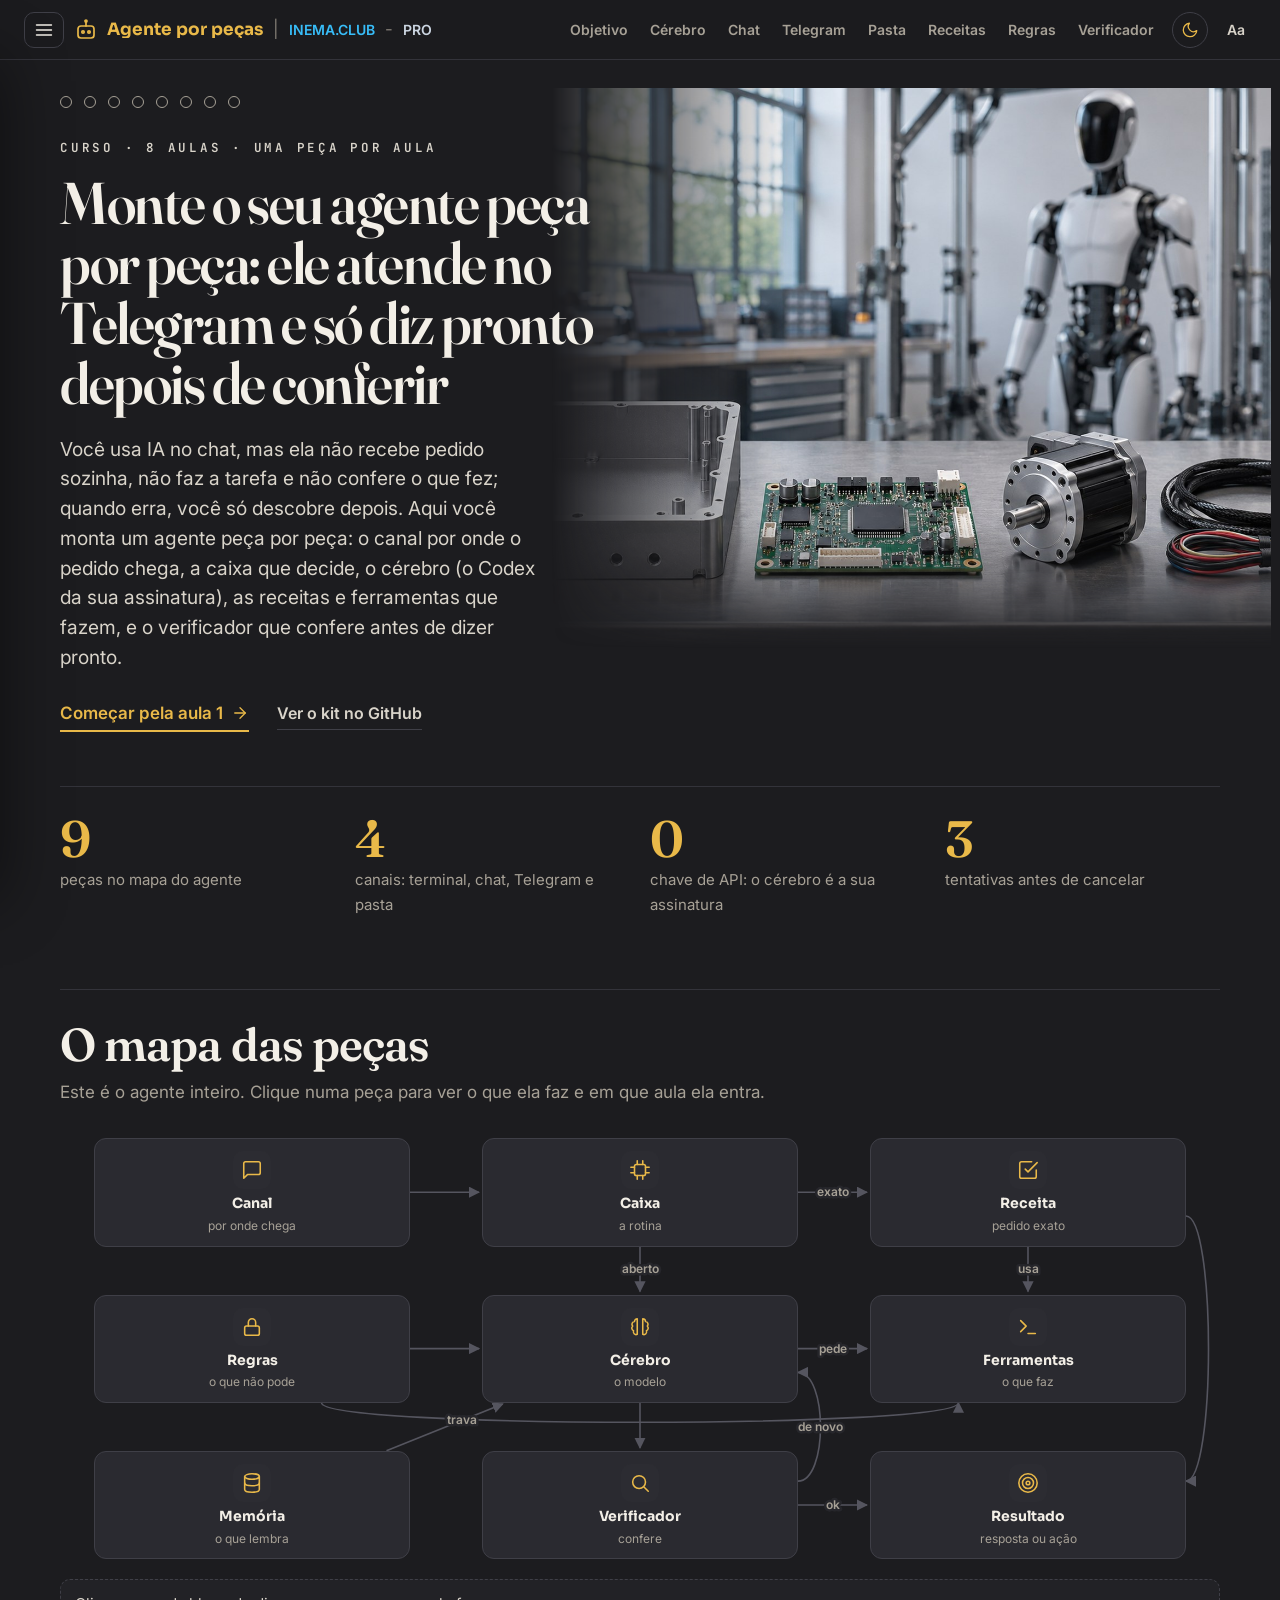
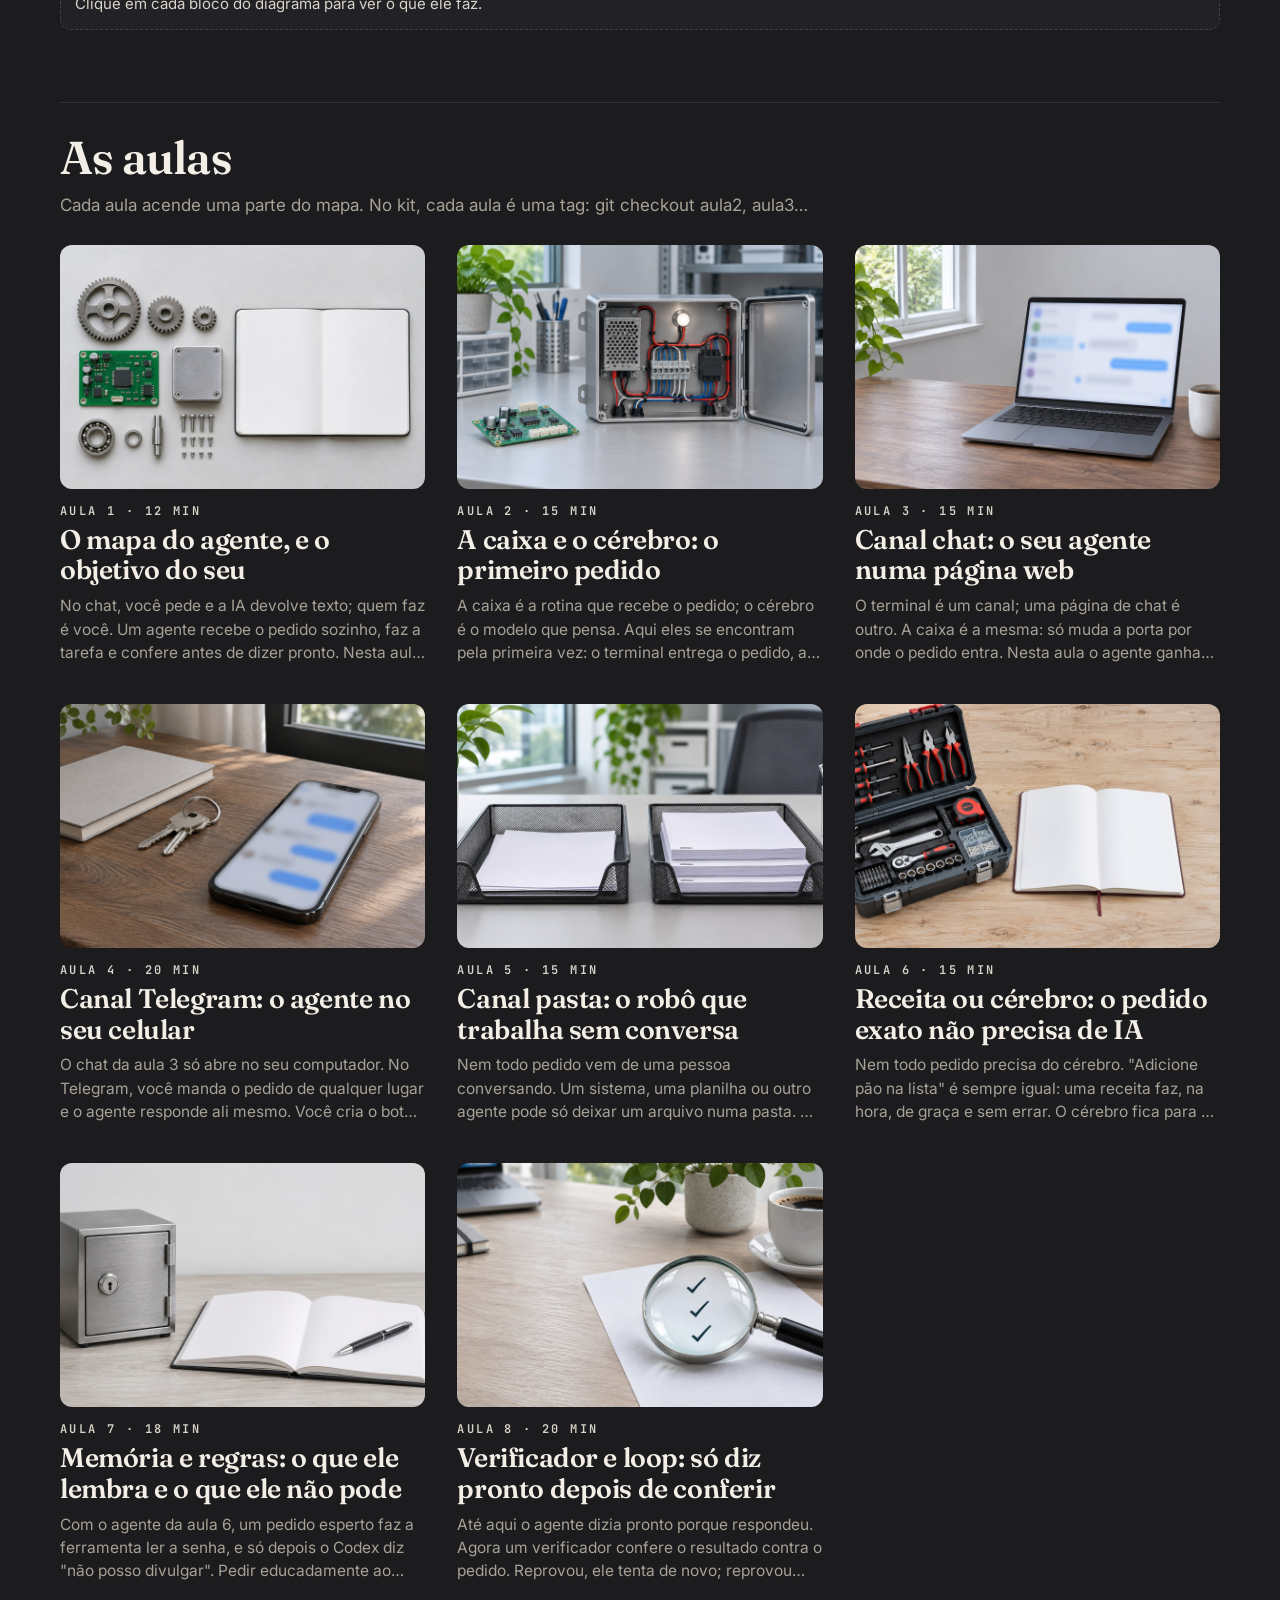
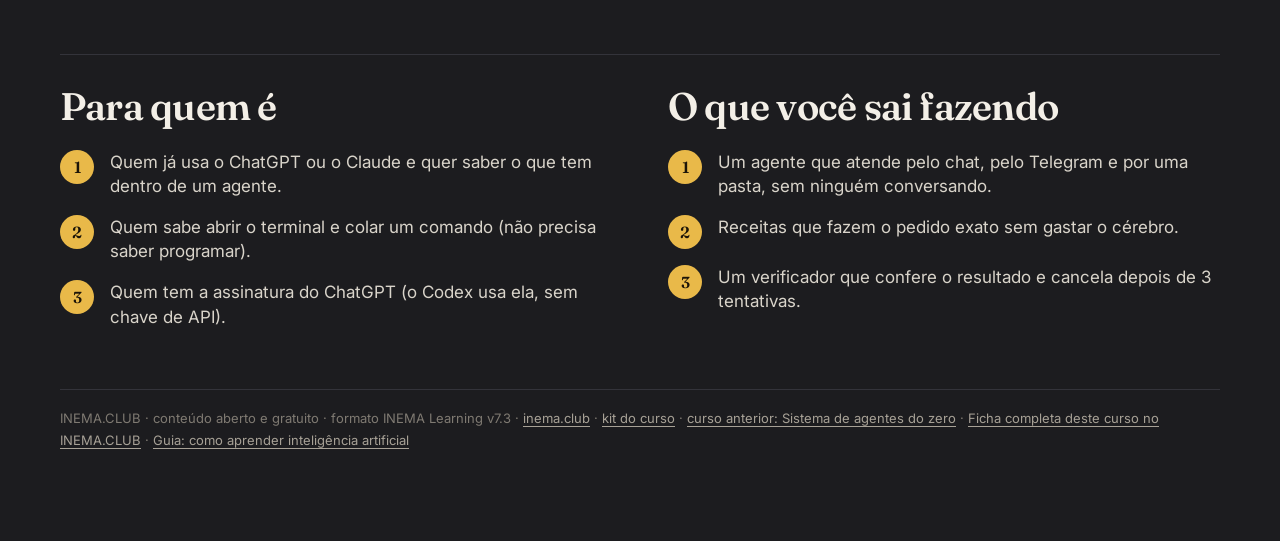
==== commit 64962e37: "curso: link para a ficha no INEMA.CLUB (id 393)" ====
--- a/index.html
+++ b/index.html
@@ -18,4 +18,4 @@
 <link rel="stylesheet" href="assets/v73-fluxo.css"/>
 <meta name="generator" content="INEMA Learning 7.16.23"/>
 <script>try{if(JSON.parse(localStorage.getItem("agente-por-pecas-v73:tema"))==="papel")document.documentElement.setAttribute("data-tema","papel")}catch(e){}</script>
-</head><body class="inicio" data-curso="agente-por-pecas-v73" data-total="8" data-total-ex="18"><a class="skip" href="#conteudo">Pular para o conteúdo</a><header class="topo"><div class="esq"><button type="button" class="menu-btn" aria-expanded="false" aria-controls="lado"><svg class="ico" viewBox="0 0 24 24" aria-hidden="true"><line x1="3" y1="6" x2="21" y2="6"/><line x1="3" y1="12" x2="21" y2="12"/><line x1="3" y1="18" x2="21" y2="18"/></svg><span class="sr">Aulas</span></button><a class="marca" href="index.html"><svg class="ico" viewBox="0 0 24 24" aria-hidden="true"><rect x="4" y="8" width="16" height="12" rx="3"/><path d="M12 4v4"/><circle cx="12" cy="3" r="1"/><circle cx="9" cy="14" r="1.2"/><circle cx="15" cy="14" r="1.2"/></svg><span>Agente por peças</span></a><span class="sep">|</span><a class="club" href="https://inema.club" target="_blank" rel="noopener">INEMA.CLUB</a><span class="tr">-</span><a class="pro" href="https://inema.pro" target="_blank" rel="noopener">PRO</a></div><nav class="dir" aria-label="Aulas"><a href="aulas/objetivo/index.html" class="tlink" title="O mapa do agente, e o objetivo do seu"><span class="curto">A1</span><span class="longo">Objetivo</span></a><a href="aulas/caixa-cerebro/index.html" class="tlink" title="A caixa e o cérebro: o primeiro pedido"><span class="curto">A2</span><span class="longo">Cérebro</span></a><a href="aulas/chat/index.html" class="tlink" title="Canal chat: o seu agente numa página web"><span class="curto">A3</span><span class="longo">Chat</span></a><a href="aulas/telegram/index.html" class="tlink" title="Canal Telegram: o agente no seu celular"><span class="curto">A4</span><span class="longo">Telegram</span></a><a href="aulas/pasta/index.html" class="tlink" title="Canal pasta: o robô que trabalha sem conversa"><span class="curto">A5</span><span class="longo">Pasta</span></a><a href="aulas/receitas-ferramentas/index.html" class="tlink" title="Receita ou cérebro: o pedido exato não precisa de IA"><span class="curto">A6</span><span class="longo">Receitas</span></a><a href="aulas/memoria-regras/index.html" class="tlink" title="Memória e regras: o que ele lembra e o que ele não pode"><span class="curto">A7</span><span class="longo">Regras</span></a><a href="aulas/verificador/index.html" class="tlink" title="Verificador e loop: só diz pronto depois de conferir"><span class="curto">A8</span><span class="longo">Verificador</span></a><button type="button" class="tema-btn" title="Trocar tema claro/escuro"><svg class="ico sol" viewBox="0 0 24 24" aria-hidden="true"><circle cx="12" cy="12" r="4"/><path d="M12 2v2M12 20v2M4.9 4.9l1.4 1.4M17.7 17.7l1.4 1.4M2 12h2M20 12h2M4.9 19.1l1.4-1.4M17.7 6.3l1.4-1.4"/></svg><svg class="ico lua" viewBox="0 0 24 24" aria-hidden="true"><path d="M21 12.8A9 9 0 1 1 11.2 3a7 7 0 0 0 9.8 9.8z"/></svg><span class="sr">Trocar tema claro/escuro</span></button><div class="aa"><button type="button" class="aa-btn" aria-expanded="false" aria-controls="aparencia" title="Aparência">Aa</button><div class="aa-pop" id="aparencia" hidden><p>Tema</p><div class="aa-seg"><button type="button" data-tema="escuro">Escuro</button><button type="button" data-tema="papel">Papel claro</button></div><p style="margin-top:12px">Tamanho do texto</p><div class="aa-seg"><button type="button" data-escala="0.9">A−</button><button type="button" data-escala="1">A</button><button type="button" data-escala="1.12">A+</button></div></div></div></nav></header><div class="casca"><aside class="lado" id="lado" aria-label="Aulas"><a class="voltar" href="https://inema.club/"><svg class="ico" viewBox="0 0 24 24" aria-hidden="true"><line x1="19" y1="12" x2="5" y2="12"/><polyline points="12 19 5 12 12 5"/></svg>INEMA.CLUB · todos os cursos</a><p class="curso-nome">Agente por peças</p><p class="curso-sub">Canal, caixa, cérebro e verificador</p><div class="ind"><span class="ind-rot">Estudo (aulas)</span><span class="prog-txt"><span data-pct>0</span>%</span></div><div class="prog" aria-hidden="true"><i></i></div><div class="ind"><span class="ind-rot">Prática declarada</span><span class="prog-txt"><span data-prat>0</span>/18</span></div><div class="prog pratica" aria-hidden="true"><i></i></div><p class="ind-nota">Prática = exercícios que você marcou como feitos. A comprovação vem na prova da certificação.</p><ol class="lista-aulas"><li><a href="aulas/objetivo/index.html" data-slug="objetivo" class=""><span class="st" aria-hidden="true"></span><span>1. Mapa e objetivo<small>12 min</small></span></a></li><li><a href="aulas/caixa-cerebro/index.html" data-slug="caixa-cerebro" class=""><span class="st" aria-hidden="true"></span><span>2. Caixa e cérebro<small>15 min</small></span></a></li><li><a href="aulas/chat/index.html" data-slug="chat" class=""><span class="st" aria-hidden="true"></span><span>3. Canal chat<small>15 min</small></span></a></li><li><a href="aulas/telegram/index.html" data-slug="telegram" class=""><span class="st" aria-hidden="true"></span><span>4. Canal Telegram<small>20 min</small></span></a></li><li><a href="aulas/pasta/index.html" data-slug="pasta" class=""><span class="st" aria-hidden="true"></span><span>5. Canal pasta<small>15 min</small></span></a></li><li><a href="aulas/receitas-ferramentas/index.html" data-slug="receitas-ferramentas" class=""><span class="st" aria-hidden="true"></span><span>6. Receitas e ferramentas<small>15 min</small></span></a></li><li><a href="aulas/memoria-regras/index.html" data-slug="memoria-regras" class=""><span class="st" aria-hidden="true"></span><span>7. Memória e regras<small>18 min</small></span></a></li><li><a href="aulas/verificador/index.html" data-slug="verificador" class=""><span class="st" aria-hidden="true"></span><span>8. Verificador e loop<small>20 min</small></span></a></li></ol><div class="estudo"><p class="es-tit">Seu estudo</p><details class="es-bloco" data-es="desempenho"><summary><svg class="ico" viewBox="0 0 24 24" aria-hidden="true"><line x1="18" y1="20" x2="18" y2="10"/><line x1="12" y1="20" x2="12" y2="4"/><line x1="6" y1="20" x2="6" y2="14"/></svg><span>Desempenho nos testes</span><span class="es-cont" data-es-cont="desempenho"></span></summary><div class="es-corpo" data-es-corpo="desempenho"></div></details><details class="es-bloco" data-es="notas"><summary><svg class="ico" viewBox="0 0 24 24" aria-hidden="true"><path d="M12 20h9"/><path d="M16.5 3.5a2.1 2.1 0 0 1 3 3L7 19l-4 1 1-4z"/></svg><span>Minhas anotações</span><span class="es-cont" data-es-cont="notas"></span></summary><div class="es-corpo" data-es-corpo="notas"></div></details><details class="es-bloco" data-es="dados"><summary><svg class="ico" viewBox="0 0 24 24" aria-hidden="true"><ellipse cx="12" cy="5" rx="8" ry="3"/><path d="M4 5v14c0 1.7 3.6 3 8 3s8-1.3 8-3V5"/><path d="M4 12c0 1.7 3.6 3 8 3s8-1.3 8-3"/></svg><span>Copiar meus dados</span><span class="es-cont" data-es-cont="dados"></span></summary><div class="es-corpo" data-es-corpo="dados"><p class="es-exp">Seu progresso, suas anotações e as notas dos testes ficam só neste navegador. Baixe uma cópia (.json) para guardar ou para continuar em outro computador ou navegador; lá, carregue a cópia. Carregar soma com o que já existe e não apaga nada.</p><div class="es-acoes"><button type="button" class="es-btn es-exportar"><svg class="ico" viewBox="0 0 24 24" aria-hidden="true"><path d="M21 15v4a2 2 0 0 1-2 2H5a2 2 0 0 1-2-2v-4"/><polyline points="7 10 12 15 17 10"/><line x1="12" y1="15" x2="12" y2="3"/></svg>Baixar cópia</button><label class="es-btn es-importar"><svg class="ico" viewBox="0 0 24 24" aria-hidden="true"><path d="M21 15v4a2 2 0 0 1-2 2H5a2 2 0 0 1-2-2v-4"/><polyline points="17 8 12 3 7 8"/><line x1="12" y1="3" x2="12" y2="15"/></svg>Carregar cópia<input type="file" class="sr" accept=".json,application/json"/></label></div><p class="es-msg" aria-live="polite"></p></div></details></div><script type="application/json" id="estudo-dados">{"txt": {"titulo": "Seu estudo", "continuar": "Continuar de onde parei", "comecar": "Começar pela aula 1", "cta_continuar": "Continuar a aula {n}", "hoje": "hoje", "ontem": "ontem", "ha_dias": "há {n} dias", "desempenho": "Desempenho nos testes", "notas": "Minhas anotações", "dados": "Copiar meus dados", "sem_testes": "Nenhum teste feito ainda. O teste fica no fim de cada aula.", "nao_fez": "teste ainda não feito", "ultimo": "Último", "melhor": "Melhor", "tentativas": "tentativas", "tentativa": "tentativa", "tudo_certo": "Acertou tudo no último teste.", "rever": "Para rever", "resposta": "Resposta certa:", "ir_teste": "Refazer o teste", "sem_notas": "Nenhuma anotação ainda. Na aula, selecione um trecho do texto e toque em Marcar ou Anotar.", "so_marcado": "(só marcado)", "marcar": "Marcar", "anotar": "Anotar", "salvar": "Salvar", "apagar": "Apagar marca", "fechar": "Fechar", "nota_ph": "Escreva sua anotação sobre este trecho…", "um_bloco": "Marque dentro de um parágrafo só.", "nao_marca": "Este trecho não pode ser marcado.", "dados_exp": "Seu progresso, suas anotações e as notas dos testes ficam só neste navegador. Baixe uma cópia (.json) para guardar ou para continuar em outro computador ou navegador; lá, carregue a cópia. Carregar soma com o que já existe e não apaga nada.", "exportar": "Baixar cópia", "importar": "Carregar cópia", "import_ok": "Cópia carregada ({n} itens). Atualizando a página…", "import_erro": "Arquivo não reconhecido. Nada foi alterado.", "import_outro": "Esta cópia é de outro curso. Nada foi alterado.", "export_ok": "Cópia baixada."}, "aulas": [{"slug": "objetivo", "num": 1, "t": "Mapa e objetivo", "quiz": {"sec": "s5", "perguntas": [{"p": "Qual é a diferença central entre o chat e um agente?", "certa": "O chat responde em texto; o agente faz a tarefa e confere."}, {"p": "Por que escrever o objetivo.md antes de qualquer código?", "certa": "Porque ele diz o que conferir para saber se está pronto."}, {"p": "Qual frase serve para a parte \"Quando está pronto\"?", "certa": "O pedido \"anote pão\" deixa a palavra pão em lista.txt."}, {"p": "O cérebro do agente neste curso usa…", "certa": "A sua assinatura do ChatGPT, pelo Codex, sem chave de API."}]}}, {"slug": "caixa-cerebro", "num": 2, "t": "Caixa e cérebro", "quiz": {"sec": "s6", "perguntas": [{"p": "Qual é o papel da caixa?", "certa": "Receber o pedido do canal, chamar o cérebro e devolver o resultado."}, {"p": "Para trocar o Codex por um modelo local, o que muda?", "certa": "Nada no código: a variável CEREBRO=local."}, {"p": "Por que o Codex roda numa pasta vazia, só leitura?", "certa": "Porque ele só decide; quem mexe em arquivo é a caixa."}, {"p": "A trilha mostra [cérebro gpt-6-sol] respondeu. O que aconteceu?", "certa": "Você rodou com MODELO=gpt-6-sol."}]}}, {"slug": "chat", "num": 3, "t": "Canal chat", "quiz": {"sec": "s5", "perguntas": [{"p": "O que mudou na caixa para o agente atender pelo chat?", "certa": "Nada: o canal web chama a mesma caixa."}, {"p": "Por que o endereço do chat muda a cada vez que você liga?", "certa": "Porque o canal pede ao sistema uma porta livre."}, {"p": "A página mostrou a resposta mas não a trilha. Onde olhar primeiro?", "certa": "No terminal do canal web: a trilha também sai lá."}, {"p": "Quem pode abrir o seu chat local, do jeito que ele está?", "certa": "Só o seu computador: o servidor escuta em 127.0.0.1."}]}}, {"slug": "telegram", "num": 4, "t": "Canal Telegram", "quiz": {"sec": "s6", "perguntas": [{"p": "Por que o token fica no .env e não no canal_telegram.py?", "certa": "Porque o código vai para o git, e o token controla o bot."}, {"p": "Você mandou a mensagem com o canal desligado. O que acontece?", "certa": "Ela fica guardada no Telegram até o canal ligar e buscar."}, {"p": "Para que serve o arquivo telegram.offset?", "certa": "Lembrar a última mensagem atendida, para não repetir."}, {"p": "Do jeito que está nesta aula, quem o seu bot atende?", "certa": "Qualquer pessoa que achar o bot; a trava vem na aula 7."}]}}, {"slug": "pasta", "num": 5, "t": "Canal pasta", "quiz": {"sec": "s4", "perguntas": [{"p": "O que torna a pasta um canal \"sem interação\"?", "certa": "Ninguém espera a resposta na tela: o resultado vai para feito/."}, {"p": "Por que o robô apaga o arquivo de entrada/ depois de atender?", "certa": "Para o mesmo pedido não ser atendido de novo na próxima volta."}, {"p": "Em que ordem o robô atende os arquivos?", "certa": "Em ordem de nome: por isso 001, 002…"}, {"p": "Quem pode mandar pedidos para o robô da pasta?", "certa": "Quem consegue gravar um arquivo naquela pasta."}]}}, {"slug": "receitas-ferramentas", "num": 6, "t": "Receitas e ferramentas", "quiz": {"sec": "s7", "perguntas": [{"p": "O pedido \"adicione café na lista\" chega. O que acontece?", "certa": "A receita anotar-na-lista faz o passo a passo, sem chamar o cérebro."}, {"p": "No pedido aberto, quem abre o arquivo notas.txt?", "certa": "A caixa, quando o cérebro pede a ferramenta ler."}, {"p": "Por que vale a pena ter receita para um pedido que o cérebro também saberia fazer?", "certa": "Porque a receita sai igual toda vez, na hora e sem cérebro."}, {"p": "A sua receita tem quando: anote a tarefa *. Qual pedido cai nela?", "certa": "Anote a tarefa comprar pilhas."}]}}, {"slug": "memoria-regras", "num": 7, "t": "Memória e regras", "quiz": {"sec": "s8", "perguntas": [{"p": "Na aula 6, o Codex respondeu \"não posso divulgar\". Por que isso não bastou?", "certa": "Porque a ferramenta já tinha lido o segredo antes."}, {"p": "Onde fica a regra \"só a pasta trabalho/\" que não depende do modelo?", "certa": "Na função caminho() das ferramentas."}, {"p": "Pelo Telegram, o cérebro pede para substituir um arquivo que já existe. O que acontece?", "certa": "Recusa: fora do terminal não há como dar o OK."}, {"p": "A memória é guardada em…", "certa": "No arquivo memoria.json, que vai junto em cada pedido."}]}}, {"slug": "verificador", "num": 8, "t": "Verificador e loop", "quiz": {"sec": "s8", "perguntas": [{"p": "Por que o exemplo concreto é melhor que o juiz?", "certa": "Porque o código confere igual toda vez, e o juiz varia."}, {"p": "O verificador reprovou. O que o aviso para o cérebro diz?", "certa": "Que foi reprovado, sem dizer o que era esperado."}, {"p": "Quando o agente cancela?", "certa": "Quando o verificador reprova 3 vezes."}, {"p": "No robô da pasta, onde vai o exemplo concreto?", "certa": "Numa linha esperado: dentro do próprio arquivo do pedido."}]}}]}</script><div class="lado-card">Kit do curso<b>Uma peça por arquivo</b>O agente inteiro, com uma tag por aula (aula1 … aula8). Na main, testes que rodam sem modelo.<br/><a href="https://github.com/inematds/agente-por-pecas-kit" target="_blank" rel="noopener">Abrir o kit no GitHub →</a></div></aside><main class="principal" id="conteudo"><div class="miolo"><div class="aula-hero com-img ini-hero"><div class="ah-txt"><nav class="pontos" aria-label="Aulas"><a href="aulas/objetivo/index.html" class="pt" data-slug="objetivo" title="O mapa do agente, e o objetivo do seu"><span class="sr">O mapa do agente, e o objetivo do seu</span></a><a href="aulas/caixa-cerebro/index.html" class="pt" data-slug="caixa-cerebro" title="A caixa e o cérebro: o primeiro pedido"><span class="sr">A caixa e o cérebro: o primeiro pedido</span></a><a href="aulas/chat/index.html" class="pt" data-slug="chat" title="Canal chat: o seu agente numa página web"><span class="sr">Canal chat: o seu agente numa página web</span></a><a href="aulas/telegram/index.html" class="pt" data-slug="telegram" title="Canal Telegram: o agente no seu celular"><span class="sr">Canal Telegram: o agente no seu celular</span></a><a href="aulas/pasta/index.html" class="pt" data-slug="pasta" title="Canal pasta: o robô que trabalha sem conversa"><span class="sr">Canal pasta: o robô que trabalha sem conversa</span></a><a href="aulas/receitas-ferramentas/index.html" class="pt" data-slug="receitas-ferramentas" title="Receita ou cérebro: o pedido exato não precisa de IA"><span class="sr">Receita ou cérebro: o pedido exato não precisa de IA</span></a><a href="aulas/memoria-regras/index.html" class="pt" data-slug="memoria-regras" title="Memória e regras: o que ele lembra e o que ele não pode"><span class="sr">Memória e regras: o que ele lembra e o que ele não pode</span></a><a href="aulas/verificador/index.html" class="pt" data-slug="verificador" title="Verificador e loop: só diz pronto depois de conferir"><span class="sr">Verificador e loop: só diz pronto depois de conferir</span></a></nav><p class="kicker">Curso · 8 aulas · uma peça por aula</p><h1>Monte o seu agente peça por peça: ele atende no Telegram e só diz pronto depois de conferir</h1><p class="lead">Você usa IA no chat, mas ela não recebe pedido sozinha, não faz a tarefa e não confere o que fez; quando erra, você só descobre depois. Aqui você monta um agente peça por peça: o canal por onde o pedido chega, a caixa que decide, o cérebro (o Codex da sua assinatura), as receitas e ferramentas que fazem, e o verificador que confere antes de dizer pronto.</p><div class="ini-acoes"><a class="comecar" href="aulas/objetivo/index.html">Começar pela aula 1 <svg class="ico" viewBox="0 0 24 24" aria-hidden="true"><line x1="5" y1="12" x2="19" y2="12"/><polyline points="12 5 19 12 12 19"/></svg></a><a class="ini-link" href="https://github.com/inematds/agente-por-pecas-kit">Ver o kit no GitHub</a></div></div><figure class="ah-img"><img src="assets/img/hero/inicio.jpg" alt="Agente por peças: canal, caixa, cérebro, receitas, ferramentas, memória, regras e verificador." width="1536" height="1024"/></figure></div><ul class="ini-num"><li><b>9</b><span>peças no mapa do agente</span></li><li><b>4</b><span>canais: terminal, chat, Telegram e pasta</span></li><li><b>0</b><span>chave de API: o cérebro é a sua assinatura</span></li><li><b>3</b><span>tentativas antes de cancelar</span></li></ul><section class="secao ini-mapa" id="mapa"><div class="sec-cab"><div><h2>O mapa das peças</h2><p>Este é o agente inteiro. Clique numa peça para ver o que ela faz e em que aula ela entra.</p></div></div><div class="painel fx" data-ligacoes="[{&quot;de&quot;: &quot;canal&quot;, &quot;para&quot;: &quot;caixa&quot;}, {&quot;de&quot;: &quot;caixa&quot;, &quot;para&quot;: &quot;receita&quot;, &quot;rot&quot;: &quot;exato&quot;}, {&quot;de&quot;: &quot;caixa&quot;, &quot;para&quot;: &quot;cerebro&quot;, &quot;rot&quot;: &quot;aberto&quot;}, {&quot;de&quot;: &quot;receita&quot;, &quot;para&quot;: &quot;ferramentas&quot;, &quot;rot&quot;: &quot;usa&quot;}, {&quot;de&quot;: &quot;cerebro&quot;, &quot;para&quot;: &quot;ferramentas&quot;, &quot;rot&quot;: &quot;pede&quot;}, {&quot;de&quot;: &quot;regras&quot;, &quot;para&quot;: &quot;cerebro&quot;}, {&quot;de&quot;: &quot;memoria&quot;, &quot;para&quot;: &quot;cerebro&quot;}, {&quot;de&quot;: &quot;cerebro&quot;, &quot;para&quot;: &quot;verificador&quot;}, {&quot;de&quot;: &quot;verificador&quot;, &quot;para&quot;: &quot;resultado&quot;, &quot;rot&quot;: &quot;ok&quot;}, {&quot;de&quot;: &quot;verificador&quot;, &quot;para&quot;: &quot;cerebro&quot;, &quot;rot&quot;: &quot;de novo&quot;, &quot;volta&quot;: &quot;dir&quot;}, {&quot;de&quot;: &quot;receita&quot;, &quot;para&quot;: &quot;resultado&quot;, &quot;volta&quot;: &quot;dir&quot;}, {&quot;de&quot;: &quot;regras&quot;, &quot;para&quot;: &quot;ferramentas&quot;, &quot;rot&quot;: &quot;trava&quot;, &quot;volta&quot;: &quot;baixo&quot;}]"><div class="fx-palco"><svg class="fx-setas" aria-hidden="true"></svg><div class="fx-grade" style="--cols:3"><button type="button" class="fx-no" data-id="canal" aria-pressed="false" style="grid-column:1;grid-row:1"><span class="ic"><svg class="ico" viewBox="0 0 24 24" aria-hidden="true"><path d="M21 15a2 2 0 0 1-2 2H7l-4 4V5a2 2 0 0 1 2-2h14a2 2 0 0 1 2 2z"/></svg></span><span class="nome">Canal</span><span class="sub">por onde chega</span><template><b>Canal.</b> Por onde o pedido chega: o terminal, um chat numa página web, o Telegram, ou um arquivo numa pasta, sem ninguém conversando. <a href="aulas/caixa-cerebro/index.html">Aula 2</a></template></button><button type="button" class="fx-no" data-id="caixa" aria-pressed="false" style="grid-column:2;grid-row:1"><span class="ic"><svg class="ico" viewBox="0 0 24 24" aria-hidden="true"><rect x="6" y="6" width="12" height="12" rx="2"/><path d="M9 2v4M15 2v4M9 18v4M15 18v4M2 9h4M2 15h4M18 9h4M18 15h4"/></svg></span><span class="nome">Caixa</span><span class="sub">a rotina</span><template><b>Caixa.</b> A máquina com a rotina (o programa) que recebe o pedido de qualquer canal e decide quem faz: a receita ou o cérebro. Arquivo <code>caixa.py</code>. <a href="aulas/caixa-cerebro/index.html">Aula 2</a></template></button><button type="button" class="fx-no" data-id="receita" aria-pressed="false" style="grid-column:3;grid-row:1"><span class="ic"><svg class="ico" viewBox="0 0 24 24" aria-hidden="true"><path d="M9 11l3 3L22 4"/><path d="M21 12v7a2 2 0 0 1-2 2H5a2 2 0 0 1-2-2V5a2 2 0 0 1 2-2h11"/></svg></span><span class="nome">Receita</span><span class="sub">pedido exato</span><template><b>Receita.</b> O passo a passo para o pedido exato, sem cérebro. É o que se chama RPA: um robô que segue passos fixos. Rápido, igual toda vez e de graça. Arquivos em <code>receitas/</code>. <a href="aulas/receitas-ferramentas/index.html">Aula 6</a></template></button><button type="button" class="fx-no" data-id="regras" aria-pressed="false" style="grid-column:1;grid-row:2"><span class="ic"><svg class="ico" viewBox="0 0 24 24" aria-hidden="true"><rect x="4" y="11" width="16" height="10" rx="2"/><path d="M8 11V7a4 4 0 0 1 8 0v4"/></svg></span><span class="nome">Regras</span><span class="sub">o que não pode</span><template><b>Regras.</b> Os limites do trabalho. Escritos em <code>regras.md</code> para o cérebro ler, e travados no código das ferramentas, que não esquece. <a href="aulas/memoria-regras/index.html">Aula 7</a></template></button><button type="button" class="fx-no" data-id="cerebro" aria-pressed="false" style="grid-column:2;grid-row:2"><span class="ic"><svg class="ico" viewBox="0 0 24 24" aria-hidden="true"><path d="M9 3a3 3 0 0 0-3 3 3 3 0 0 0-2 5 3 3 0 0 0 1 5 3 3 0 0 0 4 4V3z"/><path d="M15 3a3 3 0 0 1 3 3 3 3 0 0 1 2 5 3 3 0 0 1-1 5 3 3 0 0 1-4 4V3z"/></svg></span><span class="nome">Cérebro</span><span class="sub">o modelo</span><template><b>Cérebro.</b> O modelo que pensa: o Codex da sua assinatura, ou um modelo local no Ollama. Ele não executa nada: só decide e pede. Arquivo <code>cerebro.py</code>. <a href="aulas/caixa-cerebro/index.html">Aula 2</a></template></button><button type="button" class="fx-no" data-id="ferramentas" aria-pressed="false" style="grid-column:3;grid-row:2"><span class="ic"><svg class="ico" viewBox="0 0 24 24" aria-hidden="true"><polyline points="4 17 10 11 4 5"/><line x1="12" y1="19" x2="20" y2="19"/></svg></span><span class="nome">Ferramentas</span><span class="sub">o que faz</span><template><b>Ferramentas.</b> O que o agente consegue fazer no mundo: ler, gravar, anotar, lembrar. Quem executa é a caixa. Arquivo <code>ferramentas.py</code>. <a href="aulas/receitas-ferramentas/index.html">Aula 6</a></template></button><button type="button" class="fx-no" data-id="memoria" aria-pressed="false" style="grid-column:1;grid-row:3"><span class="ic"><svg class="ico" viewBox="0 0 24 24" aria-hidden="true"><ellipse cx="12" cy="5" rx="8" ry="3"/><path d="M4 5v14c0 1.7 3.6 3 8 3s8-1.3 8-3V5"/><path d="M4 12c0 1.7 3.6 3 8 3s8-1.3 8-3"/></svg></span><span class="nome">Memória</span><span class="sub">o que lembra</span><template><b>Memória.</b> O que o agente sabe de você e guarda de uma conversa para a outra. Arquivo <code>memoria.json</code>. <a href="aulas/memoria-regras/index.html">Aula 7</a></template></button><button type="button" class="fx-no" data-id="verificador" aria-pressed="false" style="grid-column:2;grid-row:3"><span class="ic"><svg class="ico" viewBox="0 0 24 24" aria-hidden="true"><circle cx="11" cy="11" r="7"/><line x1="21" y1="21" x2="16.6" y2="16.6"/></svg></span><span class="nome">Verificador</span><span class="sub">confere</span><template><b>Verificador.</b> Confere o resultado contra o pedido. Com um exemplo concreto, o código confere e acerta sempre; sem exemplo, outro cérebro faz de juiz. Arquivo <code>verificador.py</code>. <a href="aulas/verificador/index.html">Aula 8</a></template></button><button type="button" class="fx-no" data-id="resultado" aria-pressed="false" style="grid-column:3;grid-row:3"><span class="ic"><svg class="ico" viewBox="0 0 24 24" aria-hidden="true"><circle cx="12" cy="12" r="10"/><circle cx="12" cy="12" r="6"/><circle cx="12" cy="12" r="2"/></svg></span><span class="nome">Resultado</span><span class="sub">resposta ou ação</span><template><b>Resultado.</b> O que sai: uma resposta, uma ação (um arquivo gravado, uma anotação) ou o aviso de que cancelou depois de 3 tentativas. <a href="aulas/verificador/index.html">Aula 8</a></template></button></div></div><div class="fx-detalhe" aria-live="polite">Clique em cada bloco do diagrama para ver o que ele faz.</div></div></section><section class="secao" id="aulas"><div class="sec-cab"><div><h2>As aulas</h2><p>Cada aula acende uma parte do mapa. No kit, cada aula é uma tag: git checkout aula2, aula3…</p></div></div><ol class="ini-aulas"><li><a class="ini-aula" data-slug="objetivo" href="aulas/objetivo/index.html"><span class="ia-img"><img src="assets/img/hero/objetivo.jpg" alt="" loading="lazy" width="1536" height="1024"/></span><span class="ia-txt"><span class="kicker">Aula 1 · 12 min<span class="ia-ok" aria-hidden="true"><svg class="ico" viewBox="0 0 24 24" aria-hidden="true"><path d="M22 11.1V12a10 10 0 1 1-5.9-9.1"/><polyline points="22 4 12 14 9 11"/></svg></span></span><span class="ia-t">O mapa do agente, e o objetivo do seu</span><span class="ia-l">No chat, você pede e a IA devolve texto; quem faz é você. Um agente recebe o pedido sozinho, faz a tarefa e confere antes de dizer pronto. Nesta aula você vê as peças de um agente num mapa só, baixa o kit e escreve o objetivo do seu.</span></span></a></li><li><a class="ini-aula" data-slug="caixa-cerebro" href="aulas/caixa-cerebro/index.html"><span class="ia-img"><img src="assets/img/hero/caixa-cerebro.jpg" alt="" loading="lazy" width="1536" height="1024"/></span><span class="ia-txt"><span class="kicker">Aula 2 · 15 min<span class="ia-ok" aria-hidden="true"><svg class="ico" viewBox="0 0 24 24" aria-hidden="true"><path d="M22 11.1V12a10 10 0 1 1-5.9-9.1"/><polyline points="22 4 12 14 9 11"/></svg></span></span><span class="ia-t">A caixa e o cérebro: o primeiro pedido</span><span class="ia-l">A caixa é a rotina que recebe o pedido; o cérebro é o modelo que pensa. Aqui eles se encontram pela primeira vez: o terminal entrega o pedido, a caixa chama o Codex da sua assinatura e devolve a resposta. São três arquivos curtos.</span></span></a></li><li><a class="ini-aula" data-slug="chat" href="aulas/chat/index.html"><span class="ia-img"><img src="assets/img/hero/chat.jpg" alt="" loading="lazy" width="1536" height="1024"/></span><span class="ia-txt"><span class="kicker">Aula 3 · 15 min<span class="ia-ok" aria-hidden="true"><svg class="ico" viewBox="0 0 24 24" aria-hidden="true"><path d="M22 11.1V12a10 10 0 1 1-5.9-9.1"/><polyline points="22 4 12 14 9 11"/></svg></span></span><span class="ia-t">Canal chat: o seu agente numa página web</span><span class="ia-l">O terminal é um canal; uma página de chat é outro. A caixa é a mesma: só muda a porta por onde o pedido entra. Nesta aula o agente ganha uma página no seu navegador, com a trilha das peças embaixo de cada resposta.</span></span></a></li><li><a class="ini-aula" data-slug="telegram" href="aulas/telegram/index.html"><span class="ia-img"><img src="assets/img/hero/telegram.jpg" alt="" loading="lazy" width="1536" height="1024"/></span><span class="ia-txt"><span class="kicker">Aula 4 · 20 min<span class="ia-ok" aria-hidden="true"><svg class="ico" viewBox="0 0 24 24" aria-hidden="true"><path d="M22 11.1V12a10 10 0 1 1-5.9-9.1"/><polyline points="22 4 12 14 9 11"/></svg></span></span><span class="ia-t">Canal Telegram: o agente no seu celular</span><span class="ia-l">O chat da aula 3 só abre no seu computador. No Telegram, você manda o pedido de qualquer lugar e o agente responde ali mesmo. Você cria o bot em dois minutos, cola o token num arquivo e liga o canal. A caixa continua a mesma.</span></span></a></li><li><a class="ini-aula" data-slug="pasta" href="aulas/pasta/index.html"><span class="ia-img"><img src="assets/img/hero/pasta.jpg" alt="" loading="lazy" width="1536" height="1024"/></span><span class="ia-txt"><span class="kicker">Aula 5 · 15 min<span class="ia-ok" aria-hidden="true"><svg class="ico" viewBox="0 0 24 24" aria-hidden="true"><path d="M22 11.1V12a10 10 0 1 1-5.9-9.1"/><polyline points="22 4 12 14 9 11"/></svg></span></span><span class="ia-t">Canal pasta: o robô que trabalha sem conversa</span><span class="ia-l">Nem todo pedido vem de uma pessoa conversando. Um sistema, uma planilha ou outro agente pode só deixar um arquivo numa pasta. O robô vigia a pasta, atende cada arquivo e grava o resultado. Ninguém espera resposta na tela.</span></span></a></li><li><a class="ini-aula" data-slug="receitas-ferramentas" href="aulas/receitas-ferramentas/index.html"><span class="ia-img"><img src="assets/img/hero/receitas-ferramentas.jpg" alt="" loading="lazy" width="1536" height="1024"/></span><span class="ia-txt"><span class="kicker">Aula 6 · 15 min<span class="ia-ok" aria-hidden="true"><svg class="ico" viewBox="0 0 24 24" aria-hidden="true"><path d="M22 11.1V12a10 10 0 1 1-5.9-9.1"/><polyline points="22 4 12 14 9 11"/></svg></span></span><span class="ia-t">Receita ou cérebro: o pedido exato não precisa de IA</span><span class="ia-l">Nem todo pedido precisa do cérebro. "Adicione pão na lista" é sempre igual: uma receita faz, na hora, de graça e sem errar. O cérebro fica para o pedido aberto, e aí ele pede ferramentas para agir. Nesta aula a caixa aprende a escolher.</span></span></a></li><li><a class="ini-aula" data-slug="memoria-regras" href="aulas/memoria-regras/index.html"><span class="ia-img"><img src="assets/img/hero/memoria-regras.jpg" alt="" loading="lazy" width="1536" height="1024"/></span><span class="ia-txt"><span class="kicker">Aula 7 · 18 min<span class="ia-ok" aria-hidden="true"><svg class="ico" viewBox="0 0 24 24" aria-hidden="true"><path d="M22 11.1V12a10 10 0 1 1-5.9-9.1"/><polyline points="22 4 12 14 9 11"/></svg></span></span><span class="ia-t">Memória e regras: o que ele lembra e o que ele não pode</span><span class="ia-l">Com o agente da aula 6, um pedido esperto faz a ferramenta ler a senha, e só depois o Codex diz "não posso divulgar". Pedir educadamente ao modelo não é regra. Nesta aula as regras vão para o código das ferramentas, e o agente ganha memória: o que você conta fica guardado para a próxima conversa.</span></span></a></li><li><a class="ini-aula" data-slug="verificador" href="aulas/verificador/index.html"><span class="ia-img"><img src="assets/img/hero/verificador.jpg" alt="" loading="lazy" width="1536" height="1024"/></span><span class="ia-txt"><span class="kicker">Aula 8 · 20 min<span class="ia-ok" aria-hidden="true"><svg class="ico" viewBox="0 0 24 24" aria-hidden="true"><path d="M22 11.1V12a10 10 0 1 1-5.9-9.1"/><polyline points="22 4 12 14 9 11"/></svg></span></span><span class="ia-t">Verificador e loop: só diz pronto depois de conferir</span><span class="ia-l">Até aqui o agente dizia pronto porque respondeu. Agora um verificador confere o resultado contra o pedido. Reprovou, ele tenta de novo; reprovou três vezes, cancela e avisa. E você vai ver por que um exemplo concreto vale mais que um juiz.</span></span></a></li></ol></section><section class="secao"><div class="ini-duas"><div><h2>Para quem é</h2><ol><li><span class=dn>1</span><span>Quem já usa o ChatGPT ou o Claude e quer saber o que tem dentro de um agente.</span></li><li><span class=dn>2</span><span>Quem sabe abrir o terminal e colar um comando (não precisa saber programar).</span></li><li><span class=dn>3</span><span>Quem tem a assinatura do ChatGPT (o Codex usa ela, sem chave de API).</span></li></ol></div><div><h2>O que você sai fazendo</h2><ol><li><span class=dn>1</span><span>Um agente que atende pelo chat, pelo Telegram e por uma pasta, sem ninguém conversando.</span></li><li><span class=dn>2</span><span>Receitas que fazem o pedido exato sem gastar o cérebro.</span></li><li><span class=dn>3</span><span>Um verificador que confere o resultado e cancela depois de 3 tentativas.</span></li></ol></div></div></section><footer class="rodape">INEMA.CLUB · conteúdo aberto e gratuito · formato INEMA Learning v7.3 · <a href="https://inema.club/">inema.club</a> · <a href="https://github.com/inematds/agente-por-pecas-kit">kit do curso</a> · <a href="https://inematds.github.io/agentes-do-zero-v72/">curso anterior: Sistema de agentes do zero</a></footer></div></main></div><script src="assets/v71.js"></script><script src="assets/v72.js"></script><script src="assets/v73-fluxo.js"></script></body></html>
+</head><body class="inicio" data-curso="agente-por-pecas-v73" data-total="8" data-total-ex="18"><a class="skip" href="#conteudo">Pular para o conteúdo</a><header class="topo"><div class="esq"><button type="button" class="menu-btn" aria-expanded="false" aria-controls="lado"><svg class="ico" viewBox="0 0 24 24" aria-hidden="true"><line x1="3" y1="6" x2="21" y2="6"/><line x1="3" y1="12" x2="21" y2="12"/><line x1="3" y1="18" x2="21" y2="18"/></svg><span class="sr">Aulas</span></button><a class="marca" href="index.html"><svg class="ico" viewBox="0 0 24 24" aria-hidden="true"><rect x="4" y="8" width="16" height="12" rx="3"/><path d="M12 4v4"/><circle cx="12" cy="3" r="1"/><circle cx="9" cy="14" r="1.2"/><circle cx="15" cy="14" r="1.2"/></svg><span>Agente por peças</span></a><span class="sep">|</span><a class="club" href="https://inema.club" target="_blank" rel="noopener">INEMA.CLUB</a><span class="tr">-</span><a class="pro" href="https://inema.pro" target="_blank" rel="noopener">PRO</a></div><nav class="dir" aria-label="Aulas"><a href="aulas/objetivo/index.html" class="tlink" title="O mapa do agente, e o objetivo do seu"><span class="curto">A1</span><span class="longo">Objetivo</span></a><a href="aulas/caixa-cerebro/index.html" class="tlink" title="A caixa e o cérebro: o primeiro pedido"><span class="curto">A2</span><span class="longo">Cérebro</span></a><a href="aulas/chat/index.html" class="tlink" title="Canal chat: o seu agente numa página web"><span class="curto">A3</span><span class="longo">Chat</span></a><a href="aulas/telegram/index.html" class="tlink" title="Canal Telegram: o agente no seu celular"><span class="curto">A4</span><span class="longo">Telegram</span></a><a href="aulas/pasta/index.html" class="tlink" title="Canal pasta: o robô que trabalha sem conversa"><span class="curto">A5</span><span class="longo">Pasta</span></a><a href="aulas/receitas-ferramentas/index.html" class="tlink" title="Receita ou cérebro: o pedido exato não precisa de IA"><span class="curto">A6</span><span class="longo">Receitas</span></a><a href="aulas/memoria-regras/index.html" class="tlink" title="Memória e regras: o que ele lembra e o que ele não pode"><span class="curto">A7</span><span class="longo">Regras</span></a><a href="aulas/verificador/index.html" class="tlink" title="Verificador e loop: só diz pronto depois de conferir"><span class="curto">A8</span><span class="longo">Verificador</span></a><button type="button" class="tema-btn" title="Trocar tema claro/escuro"><svg class="ico sol" viewBox="0 0 24 24" aria-hidden="true"><circle cx="12" cy="12" r="4"/><path d="M12 2v2M12 20v2M4.9 4.9l1.4 1.4M17.7 17.7l1.4 1.4M2 12h2M20 12h2M4.9 19.1l1.4-1.4M17.7 6.3l1.4-1.4"/></svg><svg class="ico lua" viewBox="0 0 24 24" aria-hidden="true"><path d="M21 12.8A9 9 0 1 1 11.2 3a7 7 0 0 0 9.8 9.8z"/></svg><span class="sr">Trocar tema claro/escuro</span></button><div class="aa"><button type="button" class="aa-btn" aria-expanded="false" aria-controls="aparencia" title="Aparência">Aa</button><div class="aa-pop" id="aparencia" hidden><p>Tema</p><div class="aa-seg"><button type="button" data-tema="escuro">Escuro</button><button type="button" data-tema="papel">Papel claro</button></div><p style="margin-top:12px">Tamanho do texto</p><div class="aa-seg"><button type="button" data-escala="0.9">A−</button><button type="button" data-escala="1">A</button><button type="button" data-escala="1.12">A+</button></div></div></div></nav></header><div class="casca"><aside class="lado" id="lado" aria-label="Aulas"><a class="voltar" href="https://inema.club/"><svg class="ico" viewBox="0 0 24 24" aria-hidden="true"><line x1="19" y1="12" x2="5" y2="12"/><polyline points="12 19 5 12 12 5"/></svg>INEMA.CLUB · todos os cursos</a><p class="curso-nome">Agente por peças</p><p class="curso-sub">Canal, caixa, cérebro e verificador</p><div class="ind"><span class="ind-rot">Estudo (aulas)</span><span class="prog-txt"><span data-pct>0</span>%</span></div><div class="prog" aria-hidden="true"><i></i></div><div class="ind"><span class="ind-rot">Prática declarada</span><span class="prog-txt"><span data-prat>0</span>/18</span></div><div class="prog pratica" aria-hidden="true"><i></i></div><p class="ind-nota">Prática = exercícios que você marcou como feitos. A comprovação vem na prova da certificação.</p><ol class="lista-aulas"><li><a href="aulas/objetivo/index.html" data-slug="objetivo" class=""><span class="st" aria-hidden="true"></span><span>1. Mapa e objetivo<small>12 min</small></span></a></li><li><a href="aulas/caixa-cerebro/index.html" data-slug="caixa-cerebro" class=""><span class="st" aria-hidden="true"></span><span>2. Caixa e cérebro<small>15 min</small></span></a></li><li><a href="aulas/chat/index.html" data-slug="chat" class=""><span class="st" aria-hidden="true"></span><span>3. Canal chat<small>15 min</small></span></a></li><li><a href="aulas/telegram/index.html" data-slug="telegram" class=""><span class="st" aria-hidden="true"></span><span>4. Canal Telegram<small>20 min</small></span></a></li><li><a href="aulas/pasta/index.html" data-slug="pasta" class=""><span class="st" aria-hidden="true"></span><span>5. Canal pasta<small>15 min</small></span></a></li><li><a href="aulas/receitas-ferramentas/index.html" data-slug="receitas-ferramentas" class=""><span class="st" aria-hidden="true"></span><span>6. Receitas e ferramentas<small>15 min</small></span></a></li><li><a href="aulas/memoria-regras/index.html" data-slug="memoria-regras" class=""><span class="st" aria-hidden="true"></span><span>7. Memória e regras<small>18 min</small></span></a></li><li><a href="aulas/verificador/index.html" data-slug="verificador" class=""><span class="st" aria-hidden="true"></span><span>8. Verificador e loop<small>20 min</small></span></a></li></ol><div class="estudo"><p class="es-tit">Seu estudo</p><details class="es-bloco" data-es="desempenho"><summary><svg class="ico" viewBox="0 0 24 24" aria-hidden="true"><line x1="18" y1="20" x2="18" y2="10"/><line x1="12" y1="20" x2="12" y2="4"/><line x1="6" y1="20" x2="6" y2="14"/></svg><span>Desempenho nos testes</span><span class="es-cont" data-es-cont="desempenho"></span></summary><div class="es-corpo" data-es-corpo="desempenho"></div></details><details class="es-bloco" data-es="notas"><summary><svg class="ico" viewBox="0 0 24 24" aria-hidden="true"><path d="M12 20h9"/><path d="M16.5 3.5a2.1 2.1 0 0 1 3 3L7 19l-4 1 1-4z"/></svg><span>Minhas anotações</span><span class="es-cont" data-es-cont="notas"></span></summary><div class="es-corpo" data-es-corpo="notas"></div></details><details class="es-bloco" data-es="dados"><summary><svg class="ico" viewBox="0 0 24 24" aria-hidden="true"><ellipse cx="12" cy="5" rx="8" ry="3"/><path d="M4 5v14c0 1.7 3.6 3 8 3s8-1.3 8-3V5"/><path d="M4 12c0 1.7 3.6 3 8 3s8-1.3 8-3"/></svg><span>Copiar meus dados</span><span class="es-cont" data-es-cont="dados"></span></summary><div class="es-corpo" data-es-corpo="dados"><p class="es-exp">Seu progresso, suas anotações e as notas dos testes ficam só neste navegador. Baixe uma cópia (.json) para guardar ou para continuar em outro computador ou navegador; lá, carregue a cópia. Carregar soma com o que já existe e não apaga nada.</p><div class="es-acoes"><button type="button" class="es-btn es-exportar"><svg class="ico" viewBox="0 0 24 24" aria-hidden="true"><path d="M21 15v4a2 2 0 0 1-2 2H5a2 2 0 0 1-2-2v-4"/><polyline points="7 10 12 15 17 10"/><line x1="12" y1="15" x2="12" y2="3"/></svg>Baixar cópia</button><label class="es-btn es-importar"><svg class="ico" viewBox="0 0 24 24" aria-hidden="true"><path d="M21 15v4a2 2 0 0 1-2 2H5a2 2 0 0 1-2-2v-4"/><polyline points="17 8 12 3 7 8"/><line x1="12" y1="3" x2="12" y2="15"/></svg>Carregar cópia<input type="file" class="sr" accept=".json,application/json"/></label></div><p class="es-msg" aria-live="polite"></p></div></details></div><script type="application/json" id="estudo-dados">{"txt": {"titulo": "Seu estudo", "continuar": "Continuar de onde parei", "comecar": "Começar pela aula 1", "cta_continuar": "Continuar a aula {n}", "hoje": "hoje", "ontem": "ontem", "ha_dias": "há {n} dias", "desempenho": "Desempenho nos testes", "notas": "Minhas anotações", "dados": "Copiar meus dados", "sem_testes": "Nenhum teste feito ainda. O teste fica no fim de cada aula.", "nao_fez": "teste ainda não feito", "ultimo": "Último", "melhor": "Melhor", "tentativas": "tentativas", "tentativa": "tentativa", "tudo_certo": "Acertou tudo no último teste.", "rever": "Para rever", "resposta": "Resposta certa:", "ir_teste": "Refazer o teste", "sem_notas": "Nenhuma anotação ainda. Na aula, selecione um trecho do texto e toque em Marcar ou Anotar.", "so_marcado": "(só marcado)", "marcar": "Marcar", "anotar": "Anotar", "salvar": "Salvar", "apagar": "Apagar marca", "fechar": "Fechar", "nota_ph": "Escreva sua anotação sobre este trecho…", "um_bloco": "Marque dentro de um parágrafo só.", "nao_marca": "Este trecho não pode ser marcado.", "dados_exp": "Seu progresso, suas anotações e as notas dos testes ficam só neste navegador. Baixe uma cópia (.json) para guardar ou para continuar em outro computador ou navegador; lá, carregue a cópia. Carregar soma com o que já existe e não apaga nada.", "exportar": "Baixar cópia", "importar": "Carregar cópia", "import_ok": "Cópia carregada ({n} itens). Atualizando a página…", "import_erro": "Arquivo não reconhecido. Nada foi alterado.", "import_outro": "Esta cópia é de outro curso. Nada foi alterado.", "export_ok": "Cópia baixada."}, "aulas": [{"slug": "objetivo", "num": 1, "t": "Mapa e objetivo", "quiz": {"sec": "s5", "perguntas": [{"p": "Qual é a diferença central entre o chat e um agente?", "certa": "O chat responde em texto; o agente faz a tarefa e confere."}, {"p": "Por que escrever o objetivo.md antes de qualquer código?", "certa": "Porque ele diz o que conferir para saber se está pronto."}, {"p": "Qual frase serve para a parte \"Quando está pronto\"?", "certa": "O pedido \"anote pão\" deixa a palavra pão em lista.txt."}, {"p": "O cérebro do agente neste curso usa…", "certa": "A sua assinatura do ChatGPT, pelo Codex, sem chave de API."}]}}, {"slug": "caixa-cerebro", "num": 2, "t": "Caixa e cérebro", "quiz": {"sec": "s6", "perguntas": [{"p": "Qual é o papel da caixa?", "certa": "Receber o pedido do canal, chamar o cérebro e devolver o resultado."}, {"p": "Para trocar o Codex por um modelo local, o que muda?", "certa": "Nada no código: a variável CEREBRO=local."}, {"p": "Por que o Codex roda numa pasta vazia, só leitura?", "certa": "Porque ele só decide; quem mexe em arquivo é a caixa."}, {"p": "A trilha mostra [cérebro gpt-6-sol] respondeu. O que aconteceu?", "certa": "Você rodou com MODELO=gpt-6-sol."}]}}, {"slug": "chat", "num": 3, "t": "Canal chat", "quiz": {"sec": "s5", "perguntas": [{"p": "O que mudou na caixa para o agente atender pelo chat?", "certa": "Nada: o canal web chama a mesma caixa."}, {"p": "Por que o endereço do chat muda a cada vez que você liga?", "certa": "Porque o canal pede ao sistema uma porta livre."}, {"p": "A página mostrou a resposta mas não a trilha. Onde olhar primeiro?", "certa": "No terminal do canal web: a trilha também sai lá."}, {"p": "Quem pode abrir o seu chat local, do jeito que ele está?", "certa": "Só o seu computador: o servidor escuta em 127.0.0.1."}]}}, {"slug": "telegram", "num": 4, "t": "Canal Telegram", "quiz": {"sec": "s6", "perguntas": [{"p": "Por que o token fica no .env e não no canal_telegram.py?", "certa": "Porque o código vai para o git, e o token controla o bot."}, {"p": "Você mandou a mensagem com o canal desligado. O que acontece?", "certa": "Ela fica guardada no Telegram até o canal ligar e buscar."}, {"p": "Para que serve o arquivo telegram.offset?", "certa": "Lembrar a última mensagem atendida, para não repetir."}, {"p": "Do jeito que está nesta aula, quem o seu bot atende?", "certa": "Qualquer pessoa que achar o bot; a trava vem na aula 7."}]}}, {"slug": "pasta", "num": 5, "t": "Canal pasta", "quiz": {"sec": "s4", "perguntas": [{"p": "O que torna a pasta um canal \"sem interação\"?", "certa": "Ninguém espera a resposta na tela: o resultado vai para feito/."}, {"p": "Por que o robô apaga o arquivo de entrada/ depois de atender?", "certa": "Para o mesmo pedido não ser atendido de novo na próxima volta."}, {"p": "Em que ordem o robô atende os arquivos?", "certa": "Em ordem de nome: por isso 001, 002…"}, {"p": "Quem pode mandar pedidos para o robô da pasta?", "certa": "Quem consegue gravar um arquivo naquela pasta."}]}}, {"slug": "receitas-ferramentas", "num": 6, "t": "Receitas e ferramentas", "quiz": {"sec": "s7", "perguntas": [{"p": "O pedido \"adicione café na lista\" chega. O que acontece?", "certa": "A receita anotar-na-lista faz o passo a passo, sem chamar o cérebro."}, {"p": "No pedido aberto, quem abre o arquivo notas.txt?", "certa": "A caixa, quando o cérebro pede a ferramenta ler."}, {"p": "Por que vale a pena ter receita para um pedido que o cérebro também saberia fazer?", "certa": "Porque a receita sai igual toda vez, na hora e sem cérebro."}, {"p": "A sua receita tem quando: anote a tarefa *. Qual pedido cai nela?", "certa": "Anote a tarefa comprar pilhas."}]}}, {"slug": "memoria-regras", "num": 7, "t": "Memória e regras", "quiz": {"sec": "s8", "perguntas": [{"p": "Na aula 6, o Codex respondeu \"não posso divulgar\". Por que isso não bastou?", "certa": "Porque a ferramenta já tinha lido o segredo antes."}, {"p": "Onde fica a regra \"só a pasta trabalho/\" que não depende do modelo?", "certa": "Na função caminho() das ferramentas."}, {"p": "Pelo Telegram, o cérebro pede para substituir um arquivo que já existe. O que acontece?", "certa": "Recusa: fora do terminal não há como dar o OK."}, {"p": "A memória é guardada em…", "certa": "No arquivo memoria.json, que vai junto em cada pedido."}]}}, {"slug": "verificador", "num": 8, "t": "Verificador e loop", "quiz": {"sec": "s8", "perguntas": [{"p": "Por que o exemplo concreto é melhor que o juiz?", "certa": "Porque o código confere igual toda vez, e o juiz varia."}, {"p": "O verificador reprovou. O que o aviso para o cérebro diz?", "certa": "Que foi reprovado, sem dizer o que era esperado."}, {"p": "Quando o agente cancela?", "certa": "Quando o verificador reprova 3 vezes."}, {"p": "No robô da pasta, onde vai o exemplo concreto?", "certa": "Numa linha esperado: dentro do próprio arquivo do pedido."}]}}]}</script><div class="lado-card">Kit do curso<b>Uma peça por arquivo</b>O agente inteiro, com uma tag por aula (aula1 … aula8). Na main, testes que rodam sem modelo.<br/><a href="https://github.com/inematds/agente-por-pecas-kit" target="_blank" rel="noopener">Abrir o kit no GitHub →</a></div></aside><main class="principal" id="conteudo"><div class="miolo"><div class="aula-hero com-img ini-hero"><div class="ah-txt"><nav class="pontos" aria-label="Aulas"><a href="aulas/objetivo/index.html" class="pt" data-slug="objetivo" title="O mapa do agente, e o objetivo do seu"><span class="sr">O mapa do agente, e o objetivo do seu</span></a><a href="aulas/caixa-cerebro/index.html" class="pt" data-slug="caixa-cerebro" title="A caixa e o cérebro: o primeiro pedido"><span class="sr">A caixa e o cérebro: o primeiro pedido</span></a><a href="aulas/chat/index.html" class="pt" data-slug="chat" title="Canal chat: o seu agente numa página web"><span class="sr">Canal chat: o seu agente numa página web</span></a><a href="aulas/telegram/index.html" class="pt" data-slug="telegram" title="Canal Telegram: o agente no seu celular"><span class="sr">Canal Telegram: o agente no seu celular</span></a><a href="aulas/pasta/index.html" class="pt" data-slug="pasta" title="Canal pasta: o robô que trabalha sem conversa"><span class="sr">Canal pasta: o robô que trabalha sem conversa</span></a><a href="aulas/receitas-ferramentas/index.html" class="pt" data-slug="receitas-ferramentas" title="Receita ou cérebro: o pedido exato não precisa de IA"><span class="sr">Receita ou cérebro: o pedido exato não precisa de IA</span></a><a href="aulas/memoria-regras/index.html" class="pt" data-slug="memoria-regras" title="Memória e regras: o que ele lembra e o que ele não pode"><span class="sr">Memória e regras: o que ele lembra e o que ele não pode</span></a><a href="aulas/verificador/index.html" class="pt" data-slug="verificador" title="Verificador e loop: só diz pronto depois de conferir"><span class="sr">Verificador e loop: só diz pronto depois de conferir</span></a></nav><p class="kicker">Curso · 8 aulas · uma peça por aula</p><h1>Monte o seu agente peça por peça: ele atende no Telegram e só diz pronto depois de conferir</h1><p class="lead">Você usa IA no chat, mas ela não recebe pedido sozinha, não faz a tarefa e não confere o que fez; quando erra, você só descobre depois. Aqui você monta um agente peça por peça: o canal por onde o pedido chega, a caixa que decide, o cérebro (o Codex da sua assinatura), as receitas e ferramentas que fazem, e o verificador que confere antes de dizer pronto.</p><div class="ini-acoes"><a class="comecar" href="aulas/objetivo/index.html">Começar pela aula 1 <svg class="ico" viewBox="0 0 24 24" aria-hidden="true"><line x1="5" y1="12" x2="19" y2="12"/><polyline points="12 5 19 12 12 19"/></svg></a><a class="ini-link" href="https://github.com/inematds/agente-por-pecas-kit">Ver o kit no GitHub</a></div></div><figure class="ah-img"><img src="assets/img/hero/inicio.jpg" alt="Agente por peças: canal, caixa, cérebro, receitas, ferramentas, memória, regras e verificador." width="1536" height="1024"/></figure></div><ul class="ini-num"><li><b>9</b><span>peças no mapa do agente</span></li><li><b>4</b><span>canais: terminal, chat, Telegram e pasta</span></li><li><b>0</b><span>chave de API: o cérebro é a sua assinatura</span></li><li><b>3</b><span>tentativas antes de cancelar</span></li></ul><section class="secao ini-mapa" id="mapa"><div class="sec-cab"><div><h2>O mapa das peças</h2><p>Este é o agente inteiro. Clique numa peça para ver o que ela faz e em que aula ela entra.</p></div></div><div class="painel fx" data-ligacoes="[{&quot;de&quot;: &quot;canal&quot;, &quot;para&quot;: &quot;caixa&quot;}, {&quot;de&quot;: &quot;caixa&quot;, &quot;para&quot;: &quot;receita&quot;, &quot;rot&quot;: &quot;exato&quot;}, {&quot;de&quot;: &quot;caixa&quot;, &quot;para&quot;: &quot;cerebro&quot;, &quot;rot&quot;: &quot;aberto&quot;}, {&quot;de&quot;: &quot;receita&quot;, &quot;para&quot;: &quot;ferramentas&quot;, &quot;rot&quot;: &quot;usa&quot;}, {&quot;de&quot;: &quot;cerebro&quot;, &quot;para&quot;: &quot;ferramentas&quot;, &quot;rot&quot;: &quot;pede&quot;}, {&quot;de&quot;: &quot;regras&quot;, &quot;para&quot;: &quot;cerebro&quot;}, {&quot;de&quot;: &quot;memoria&quot;, &quot;para&quot;: &quot;cerebro&quot;}, {&quot;de&quot;: &quot;cerebro&quot;, &quot;para&quot;: &quot;verificador&quot;}, {&quot;de&quot;: &quot;verificador&quot;, &quot;para&quot;: &quot;resultado&quot;, &quot;rot&quot;: &quot;ok&quot;}, {&quot;de&quot;: &quot;verificador&quot;, &quot;para&quot;: &quot;cerebro&quot;, &quot;rot&quot;: &quot;de novo&quot;, &quot;volta&quot;: &quot;dir&quot;}, {&quot;de&quot;: &quot;receita&quot;, &quot;para&quot;: &quot;resultado&quot;, &quot;volta&quot;: &quot;dir&quot;}, {&quot;de&quot;: &quot;regras&quot;, &quot;para&quot;: &quot;ferramentas&quot;, &quot;rot&quot;: &quot;trava&quot;, &quot;volta&quot;: &quot;baixo&quot;}]"><div class="fx-palco"><svg class="fx-setas" aria-hidden="true"></svg><div class="fx-grade" style="--cols:3"><button type="button" class="fx-no" data-id="canal" aria-pressed="false" style="grid-column:1;grid-row:1"><span class="ic"><svg class="ico" viewBox="0 0 24 24" aria-hidden="true"><path d="M21 15a2 2 0 0 1-2 2H7l-4 4V5a2 2 0 0 1 2-2h14a2 2 0 0 1 2 2z"/></svg></span><span class="nome">Canal</span><span class="sub">por onde chega</span><template><b>Canal.</b> Por onde o pedido chega: o terminal, um chat numa página web, o Telegram, ou um arquivo numa pasta, sem ninguém conversando. <a href="aulas/caixa-cerebro/index.html">Aula 2</a></template></button><button type="button" class="fx-no" data-id="caixa" aria-pressed="false" style="grid-column:2;grid-row:1"><span class="ic"><svg class="ico" viewBox="0 0 24 24" aria-hidden="true"><rect x="6" y="6" width="12" height="12" rx="2"/><path d="M9 2v4M15 2v4M9 18v4M15 18v4M2 9h4M2 15h4M18 9h4M18 15h4"/></svg></span><span class="nome">Caixa</span><span class="sub">a rotina</span><template><b>Caixa.</b> A máquina com a rotina (o programa) que recebe o pedido de qualquer canal e decide quem faz: a receita ou o cérebro. Arquivo <code>caixa.py</code>. <a href="aulas/caixa-cerebro/index.html">Aula 2</a></template></button><button type="button" class="fx-no" data-id="receita" aria-pressed="false" style="grid-column:3;grid-row:1"><span class="ic"><svg class="ico" viewBox="0 0 24 24" aria-hidden="true"><path d="M9 11l3 3L22 4"/><path d="M21 12v7a2 2 0 0 1-2 2H5a2 2 0 0 1-2-2V5a2 2 0 0 1 2-2h11"/></svg></span><span class="nome">Receita</span><span class="sub">pedido exato</span><template><b>Receita.</b> O passo a passo para o pedido exato, sem cérebro. É o que se chama RPA: um robô que segue passos fixos. Rápido, igual toda vez e de graça. Arquivos em <code>receitas/</code>. <a href="aulas/receitas-ferramentas/index.html">Aula 6</a></template></button><button type="button" class="fx-no" data-id="regras" aria-pressed="false" style="grid-column:1;grid-row:2"><span class="ic"><svg class="ico" viewBox="0 0 24 24" aria-hidden="true"><rect x="4" y="11" width="16" height="10" rx="2"/><path d="M8 11V7a4 4 0 0 1 8 0v4"/></svg></span><span class="nome">Regras</span><span class="sub">o que não pode</span><template><b>Regras.</b> Os limites do trabalho. Escritos em <code>regras.md</code> para o cérebro ler, e travados no código das ferramentas, que não esquece. <a href="aulas/memoria-regras/index.html">Aula 7</a></template></button><button type="button" class="fx-no" data-id="cerebro" aria-pressed="false" style="grid-column:2;grid-row:2"><span class="ic"><svg class="ico" viewBox="0 0 24 24" aria-hidden="true"><path d="M9 3a3 3 0 0 0-3 3 3 3 0 0 0-2 5 3 3 0 0 0 1 5 3 3 0 0 0 4 4V3z"/><path d="M15 3a3 3 0 0 1 3 3 3 3 0 0 1 2 5 3 3 0 0 1-1 5 3 3 0 0 1-4 4V3z"/></svg></span><span class="nome">Cérebro</span><span class="sub">o modelo</span><template><b>Cérebro.</b> O modelo que pensa: o Codex da sua assinatura, ou um modelo local no Ollama. Ele não executa nada: só decide e pede. Arquivo <code>cerebro.py</code>. <a href="aulas/caixa-cerebro/index.html">Aula 2</a></template></button><button type="button" class="fx-no" data-id="ferramentas" aria-pressed="false" style="grid-column:3;grid-row:2"><span class="ic"><svg class="ico" viewBox="0 0 24 24" aria-hidden="true"><polyline points="4 17 10 11 4 5"/><line x1="12" y1="19" x2="20" y2="19"/></svg></span><span class="nome">Ferramentas</span><span class="sub">o que faz</span><template><b>Ferramentas.</b> O que o agente consegue fazer no mundo: ler, gravar, anotar, lembrar. Quem executa é a caixa. Arquivo <code>ferramentas.py</code>. <a href="aulas/receitas-ferramentas/index.html">Aula 6</a></template></button><button type="button" class="fx-no" data-id="memoria" aria-pressed="false" style="grid-column:1;grid-row:3"><span class="ic"><svg class="ico" viewBox="0 0 24 24" aria-hidden="true"><ellipse cx="12" cy="5" rx="8" ry="3"/><path d="M4 5v14c0 1.7 3.6 3 8 3s8-1.3 8-3V5"/><path d="M4 12c0 1.7 3.6 3 8 3s8-1.3 8-3"/></svg></span><span class="nome">Memória</span><span class="sub">o que lembra</span><template><b>Memória.</b> O que o agente sabe de você e guarda de uma conversa para a outra. Arquivo <code>memoria.json</code>. <a href="aulas/memoria-regras/index.html">Aula 7</a></template></button><button type="button" class="fx-no" data-id="verificador" aria-pressed="false" style="grid-column:2;grid-row:3"><span class="ic"><svg class="ico" viewBox="0 0 24 24" aria-hidden="true"><circle cx="11" cy="11" r="7"/><line x1="21" y1="21" x2="16.6" y2="16.6"/></svg></span><span class="nome">Verificador</span><span class="sub">confere</span><template><b>Verificador.</b> Confere o resultado contra o pedido. Com um exemplo concreto, o código confere e acerta sempre; sem exemplo, outro cérebro faz de juiz. Arquivo <code>verificador.py</code>. <a href="aulas/verificador/index.html">Aula 8</a></template></button><button type="button" class="fx-no" data-id="resultado" aria-pressed="false" style="grid-column:3;grid-row:3"><span class="ic"><svg class="ico" viewBox="0 0 24 24" aria-hidden="true"><circle cx="12" cy="12" r="10"/><circle cx="12" cy="12" r="6"/><circle cx="12" cy="12" r="2"/></svg></span><span class="nome">Resultado</span><span class="sub">resposta ou ação</span><template><b>Resultado.</b> O que sai: uma resposta, uma ação (um arquivo gravado, uma anotação) ou o aviso de que cancelou depois de 3 tentativas. <a href="aulas/verificador/index.html">Aula 8</a></template></button></div></div><div class="fx-detalhe" aria-live="polite">Clique em cada bloco do diagrama para ver o que ele faz.</div></div></section><section class="secao" id="aulas"><div class="sec-cab"><div><h2>As aulas</h2><p>Cada aula acende uma parte do mapa. No kit, cada aula é uma tag: git checkout aula2, aula3…</p></div></div><ol class="ini-aulas"><li><a class="ini-aula" data-slug="objetivo" href="aulas/objetivo/index.html"><span class="ia-img"><img src="assets/img/hero/objetivo.jpg" alt="" loading="lazy" width="1536" height="1024"/></span><span class="ia-txt"><span class="kicker">Aula 1 · 12 min<span class="ia-ok" aria-hidden="true"><svg class="ico" viewBox="0 0 24 24" aria-hidden="true"><path d="M22 11.1V12a10 10 0 1 1-5.9-9.1"/><polyline points="22 4 12 14 9 11"/></svg></span></span><span class="ia-t">O mapa do agente, e o objetivo do seu</span><span class="ia-l">No chat, você pede e a IA devolve texto; quem faz é você. Um agente recebe o pedido sozinho, faz a tarefa e confere antes de dizer pronto. Nesta aula você vê as peças de um agente num mapa só, baixa o kit e escreve o objetivo do seu.</span></span></a></li><li><a class="ini-aula" data-slug="caixa-cerebro" href="aulas/caixa-cerebro/index.html"><span class="ia-img"><img src="assets/img/hero/caixa-cerebro.jpg" alt="" loading="lazy" width="1536" height="1024"/></span><span class="ia-txt"><span class="kicker">Aula 2 · 15 min<span class="ia-ok" aria-hidden="true"><svg class="ico" viewBox="0 0 24 24" aria-hidden="true"><path d="M22 11.1V12a10 10 0 1 1-5.9-9.1"/><polyline points="22 4 12 14 9 11"/></svg></span></span><span class="ia-t">A caixa e o cérebro: o primeiro pedido</span><span class="ia-l">A caixa é a rotina que recebe o pedido; o cérebro é o modelo que pensa. Aqui eles se encontram pela primeira vez: o terminal entrega o pedido, a caixa chama o Codex da sua assinatura e devolve a resposta. São três arquivos curtos.</span></span></a></li><li><a class="ini-aula" data-slug="chat" href="aulas/chat/index.html"><span class="ia-img"><img src="assets/img/hero/chat.jpg" alt="" loading="lazy" width="1536" height="1024"/></span><span class="ia-txt"><span class="kicker">Aula 3 · 15 min<span class="ia-ok" aria-hidden="true"><svg class="ico" viewBox="0 0 24 24" aria-hidden="true"><path d="M22 11.1V12a10 10 0 1 1-5.9-9.1"/><polyline points="22 4 12 14 9 11"/></svg></span></span><span class="ia-t">Canal chat: o seu agente numa página web</span><span class="ia-l">O terminal é um canal; uma página de chat é outro. A caixa é a mesma: só muda a porta por onde o pedido entra. Nesta aula o agente ganha uma página no seu navegador, com a trilha das peças embaixo de cada resposta.</span></span></a></li><li><a class="ini-aula" data-slug="telegram" href="aulas/telegram/index.html"><span class="ia-img"><img src="assets/img/hero/telegram.jpg" alt="" loading="lazy" width="1536" height="1024"/></span><span class="ia-txt"><span class="kicker">Aula 4 · 20 min<span class="ia-ok" aria-hidden="true"><svg class="ico" viewBox="0 0 24 24" aria-hidden="true"><path d="M22 11.1V12a10 10 0 1 1-5.9-9.1"/><polyline points="22 4 12 14 9 11"/></svg></span></span><span class="ia-t">Canal Telegram: o agente no seu celular</span><span class="ia-l">O chat da aula 3 só abre no seu computador. No Telegram, você manda o pedido de qualquer lugar e o agente responde ali mesmo. Você cria o bot em dois minutos, cola o token num arquivo e liga o canal. A caixa continua a mesma.</span></span></a></li><li><a class="ini-aula" data-slug="pasta" href="aulas/pasta/index.html"><span class="ia-img"><img src="assets/img/hero/pasta.jpg" alt="" loading="lazy" width="1536" height="1024"/></span><span class="ia-txt"><span class="kicker">Aula 5 · 15 min<span class="ia-ok" aria-hidden="true"><svg class="ico" viewBox="0 0 24 24" aria-hidden="true"><path d="M22 11.1V12a10 10 0 1 1-5.9-9.1"/><polyline points="22 4 12 14 9 11"/></svg></span></span><span class="ia-t">Canal pasta: o robô que trabalha sem conversa</span><span class="ia-l">Nem todo pedido vem de uma pessoa conversando. Um sistema, uma planilha ou outro agente pode só deixar um arquivo numa pasta. O robô vigia a pasta, atende cada arquivo e grava o resultado. Ninguém espera resposta na tela.</span></span></a></li><li><a class="ini-aula" data-slug="receitas-ferramentas" href="aulas/receitas-ferramentas/index.html"><span class="ia-img"><img src="assets/img/hero/receitas-ferramentas.jpg" alt="" loading="lazy" width="1536" height="1024"/></span><span class="ia-txt"><span class="kicker">Aula 6 · 15 min<span class="ia-ok" aria-hidden="true"><svg class="ico" viewBox="0 0 24 24" aria-hidden="true"><path d="M22 11.1V12a10 10 0 1 1-5.9-9.1"/><polyline points="22 4 12 14 9 11"/></svg></span></span><span class="ia-t">Receita ou cérebro: o pedido exato não precisa de IA</span><span class="ia-l">Nem todo pedido precisa do cérebro. "Adicione pão na lista" é sempre igual: uma receita faz, na hora, de graça e sem errar. O cérebro fica para o pedido aberto, e aí ele pede ferramentas para agir. Nesta aula a caixa aprende a escolher.</span></span></a></li><li><a class="ini-aula" data-slug="memoria-regras" href="aulas/memoria-regras/index.html"><span class="ia-img"><img src="assets/img/hero/memoria-regras.jpg" alt="" loading="lazy" width="1536" height="1024"/></span><span class="ia-txt"><span class="kicker">Aula 7 · 18 min<span class="ia-ok" aria-hidden="true"><svg class="ico" viewBox="0 0 24 24" aria-hidden="true"><path d="M22 11.1V12a10 10 0 1 1-5.9-9.1"/><polyline points="22 4 12 14 9 11"/></svg></span></span><span class="ia-t">Memória e regras: o que ele lembra e o que ele não pode</span><span class="ia-l">Com o agente da aula 6, um pedido esperto faz a ferramenta ler a senha, e só depois o Codex diz "não posso divulgar". Pedir educadamente ao modelo não é regra. Nesta aula as regras vão para o código das ferramentas, e o agente ganha memória: o que você conta fica guardado para a próxima conversa.</span></span></a></li><li><a class="ini-aula" data-slug="verificador" href="aulas/verificador/index.html"><span class="ia-img"><img src="assets/img/hero/verificador.jpg" alt="" loading="lazy" width="1536" height="1024"/></span><span class="ia-txt"><span class="kicker">Aula 8 · 20 min<span class="ia-ok" aria-hidden="true"><svg class="ico" viewBox="0 0 24 24" aria-hidden="true"><path d="M22 11.1V12a10 10 0 1 1-5.9-9.1"/><polyline points="22 4 12 14 9 11"/></svg></span></span><span class="ia-t">Verificador e loop: só diz pronto depois de conferir</span><span class="ia-l">Até aqui o agente dizia pronto porque respondeu. Agora um verificador confere o resultado contra o pedido. Reprovou, ele tenta de novo; reprovou três vezes, cancela e avisa. E você vai ver por que um exemplo concreto vale mais que um juiz.</span></span></a></li></ol></section><section class="secao"><div class="ini-duas"><div><h2>Para quem é</h2><ol><li><span class=dn>1</span><span>Quem já usa o ChatGPT ou o Claude e quer saber o que tem dentro de um agente.</span></li><li><span class=dn>2</span><span>Quem sabe abrir o terminal e colar um comando (não precisa saber programar).</span></li><li><span class=dn>3</span><span>Quem tem a assinatura do ChatGPT (o Codex usa ela, sem chave de API).</span></li></ol></div><div><h2>O que você sai fazendo</h2><ol><li><span class=dn>1</span><span>Um agente que atende pelo chat, pelo Telegram e por uma pasta, sem ninguém conversando.</span></li><li><span class=dn>2</span><span>Receitas que fazem o pedido exato sem gastar o cérebro.</span></li><li><span class=dn>3</span><span>Um verificador que confere o resultado e cancela depois de 3 tentativas.</span></li></ol></div></div></section><footer class="rodape">INEMA.CLUB · conteúdo aberto e gratuito · formato INEMA Learning v7.3 · <a href="https://inema.club/">inema.club</a> · <a href="https://github.com/inematds/agente-por-pecas-kit">kit do curso</a> · <a href="https://inematds.github.io/agentes-do-zero-v72/">curso anterior: Sistema de agentes do zero</a> · <a href="https://www.inema.club/cursos/393-agente-por-pecas-monte-um-agente-que-atende-no-telegram-e-so-confere-antes-de-dizer-pronto/">Ficha completa deste curso no INEMA.CLUB</a> · <a href="https://www.inema.club/aprender-inteligencia-artificial/">Guia: como aprender inteligência artificial</a></footer></div></main></div><script src="assets/v71.js"></script><script src="assets/v72.js"></script><script src="assets/v73-fluxo.js"></script></body></html>
